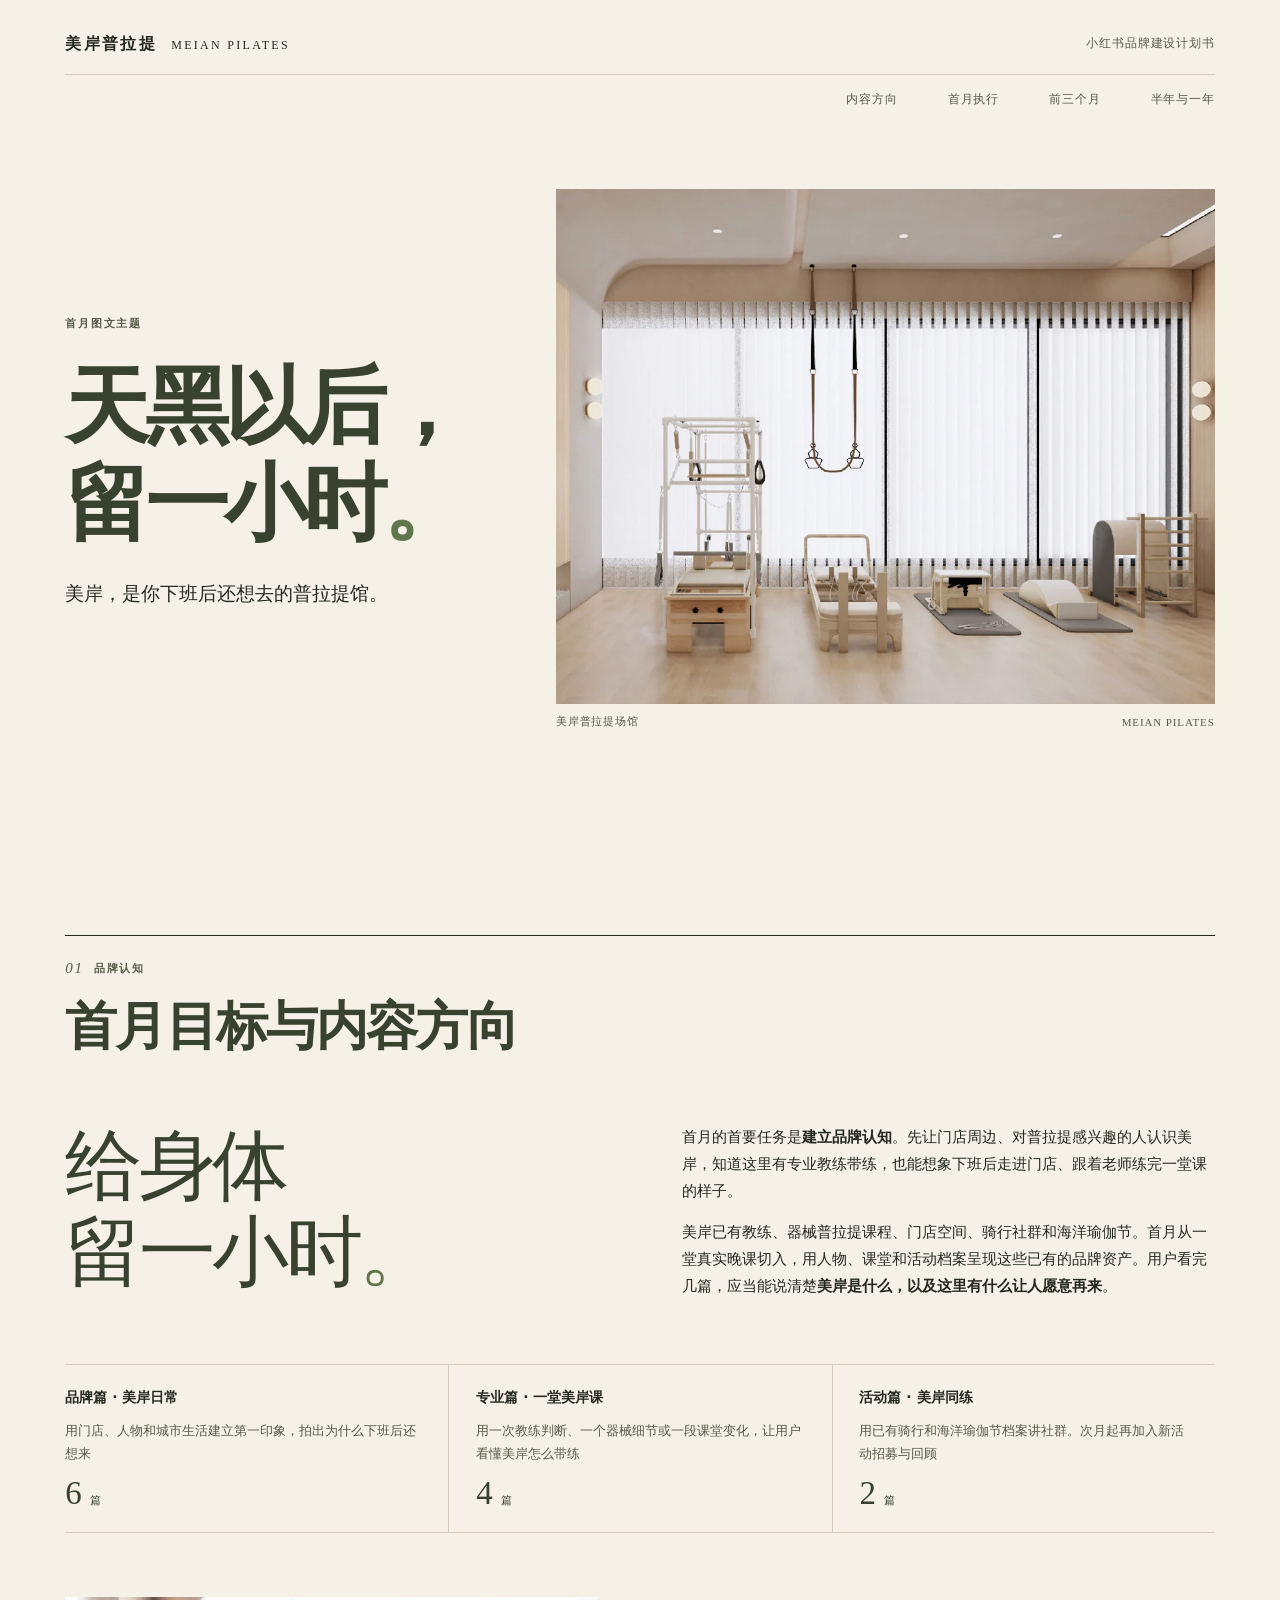
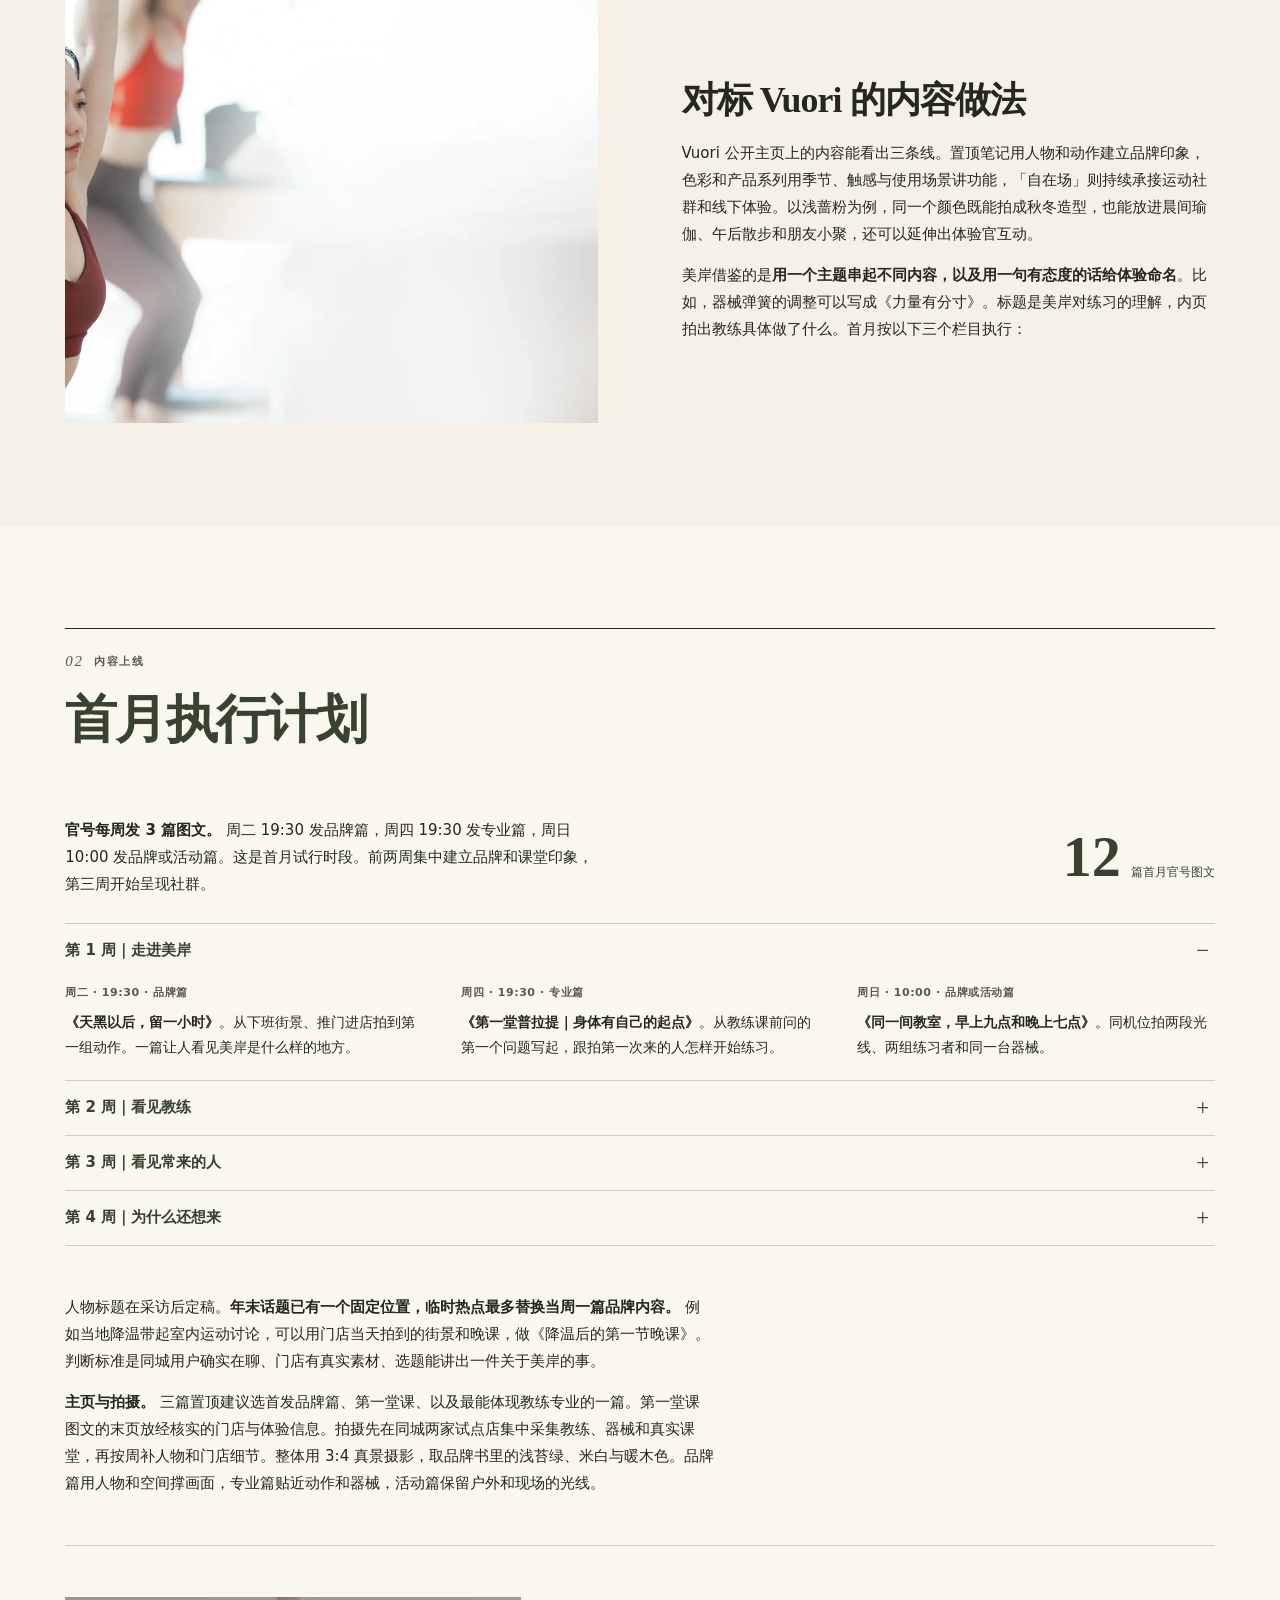
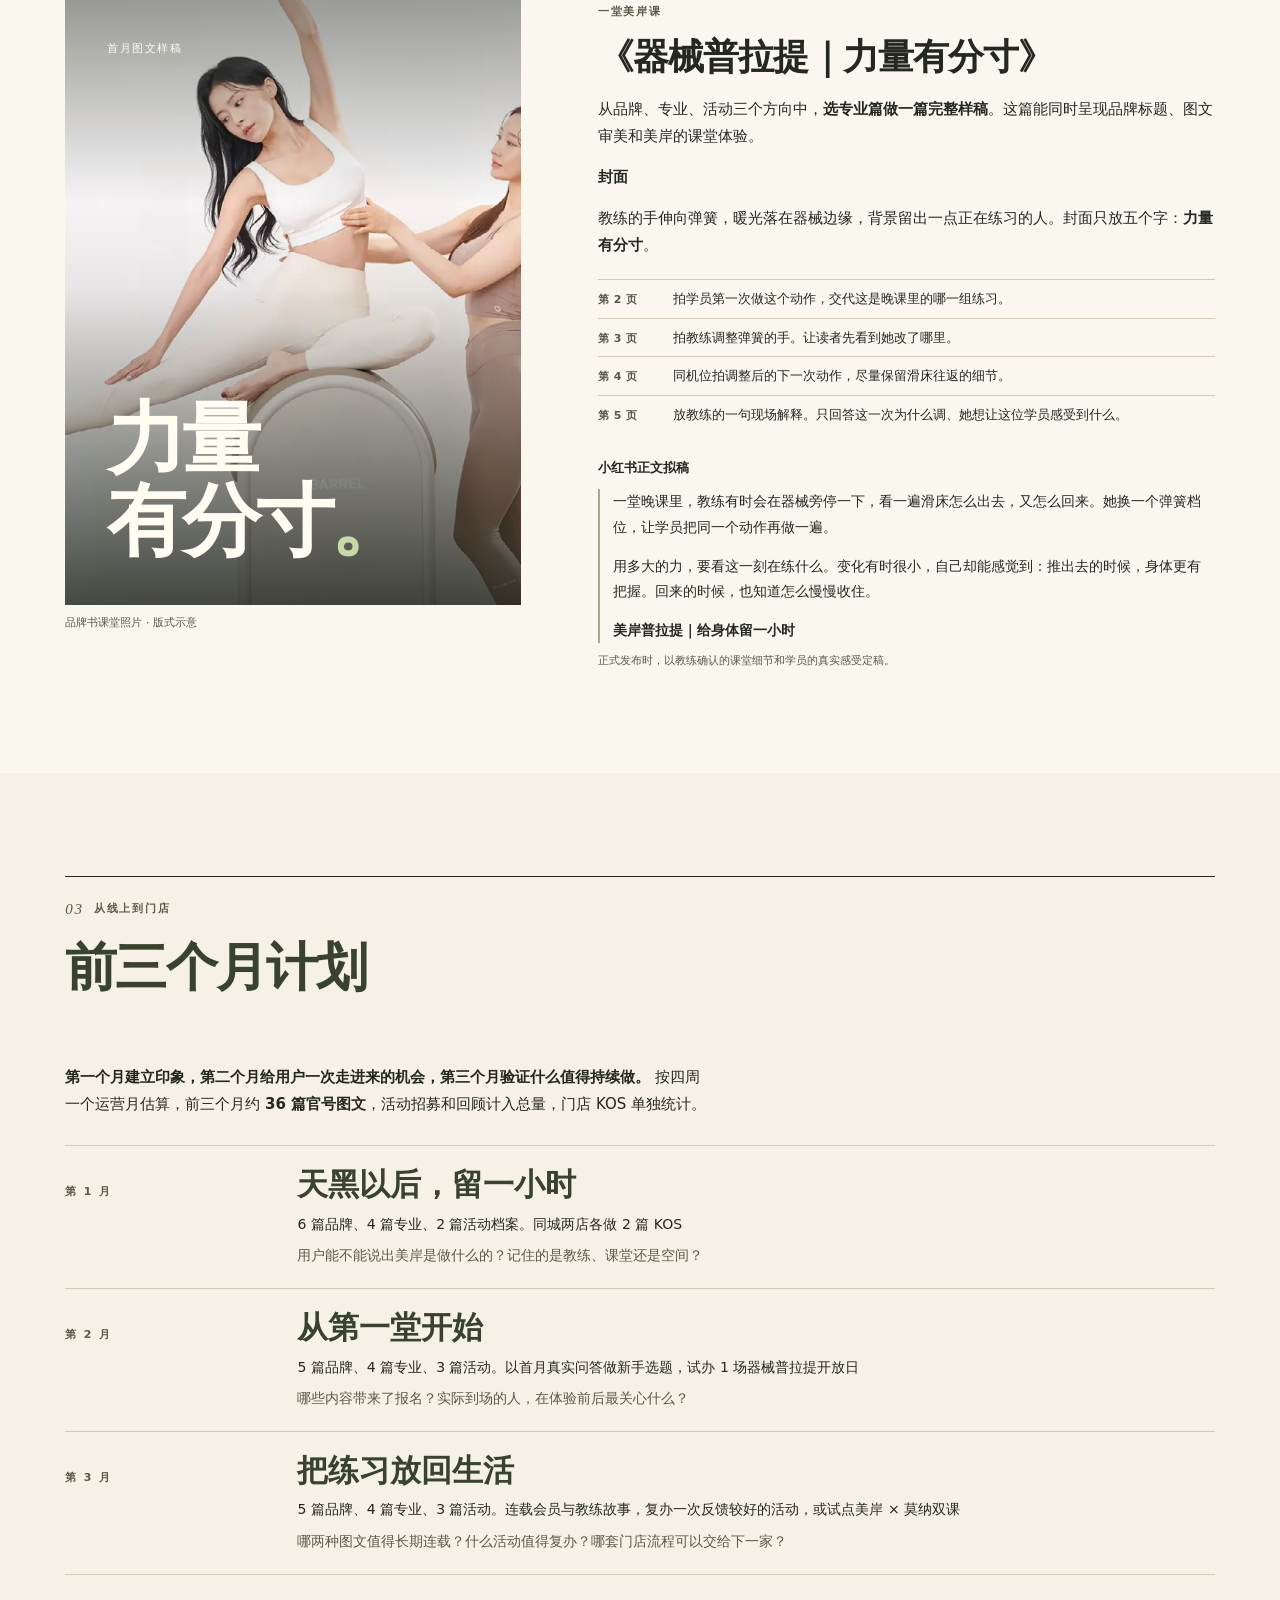
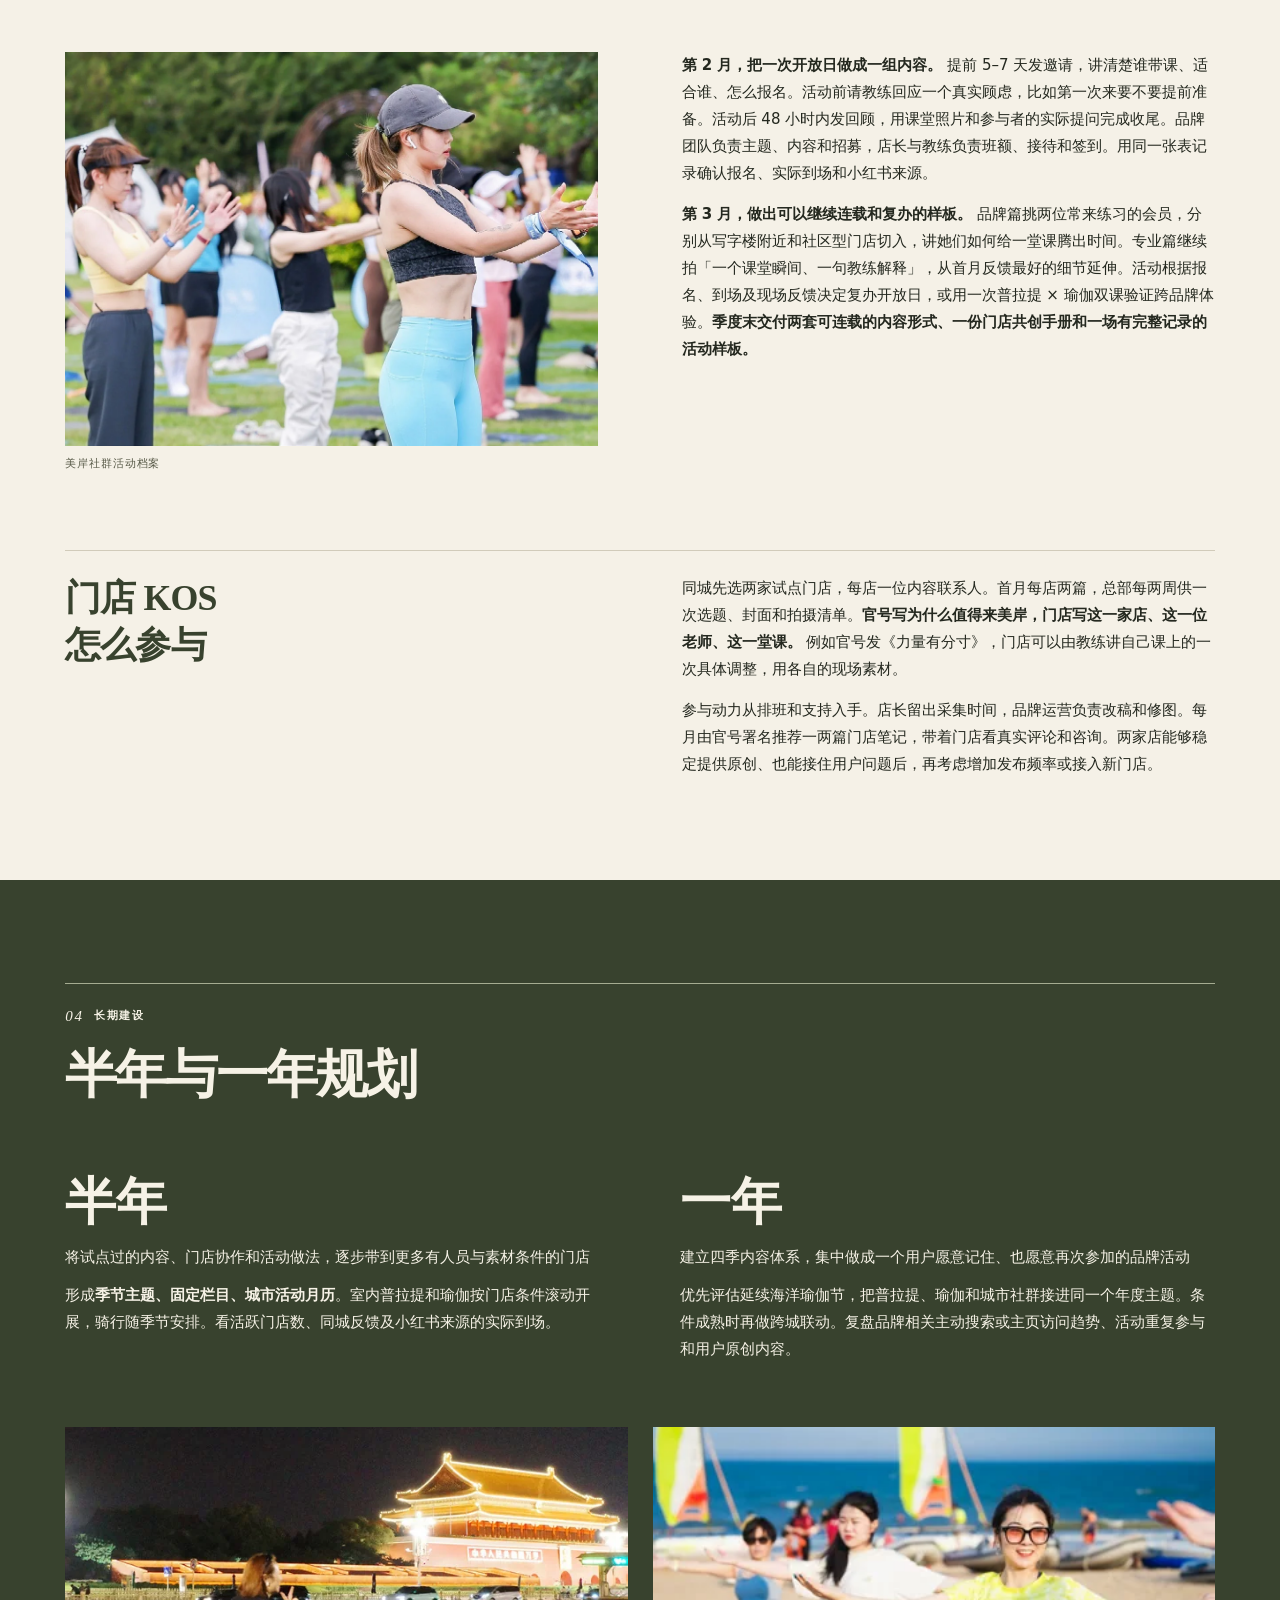
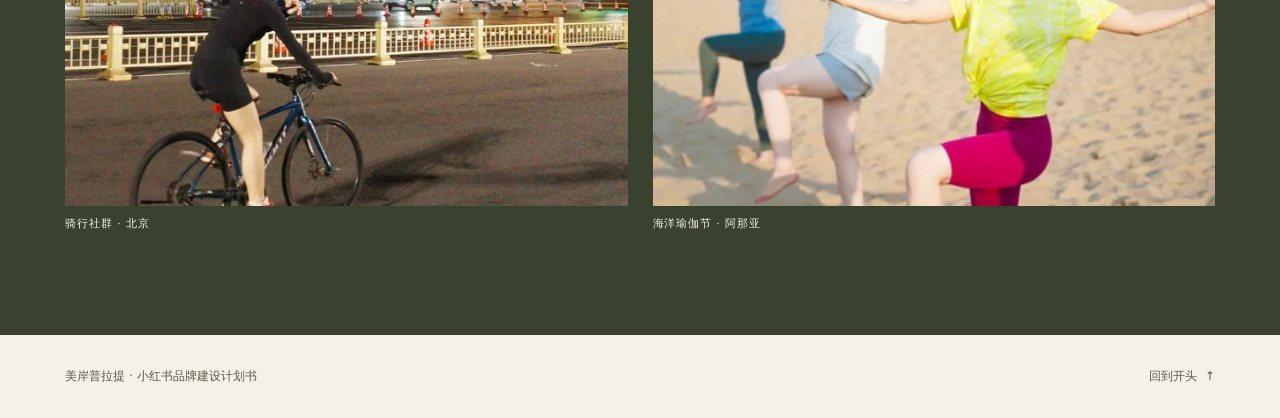
==== meian-plan/index.html @ 58f1b713 "Publish the Meian Pilates brand plan as a standalone page" ====
<!doctype html>
<html lang="zh-CN">
<head>
  <meta charset="utf-8">
  <meta name="viewport" content="width=device-width, initial-scale=1, viewport-fit=cover">
  <meta name="description" content="美岸普拉提小红书品牌建设计划书。首月内容方向、执行排期、季度计划与半年及一年规划。">
  <meta name="theme-color" content="#f5f1e7">
  <meta name="robots" content="noindex, nofollow">
  <meta property="og:title" content="美岸普拉提｜小红书品牌建设计划书">
  <meta property="og:description" content="天黑以后，留一小时。">
  <title>美岸普拉提｜小红书品牌建设计划书</title>
  <link rel="icon" href="data:image/svg+xml,%3Csvg xmlns='http://www.w3.org/2000/svg' viewBox='0 0 32 32'%3E%3Crect width='32' height='32' rx='8' fill='%23373f2d'/%3E%3Cpath d='M8 24V8l8 10 8-10v16' fill='none' stroke='%23f5f1e7' stroke-width='2'/%3E%3C/svg%3E">
  <link rel="stylesheet" href="styles.css">
</head>
<body id="top">
  <header class="site-header">
    <div class="masthead wrap"><a class="wordmark" href="#top"><b>美岸普拉提</b><span lang="en">MEIAN PILATES</span></a><span class="document-title">小红书品牌建设计划书</span></div>
    <nav class="navigation wrap" aria-label="计划书目录"><a href="#direction">内容方向</a><a href="#execution">首月执行</a><a href="#quarter">前三个月</a><a href="#horizon">半年与一年</a></nav>
  </header>
  <main>
    <section class="hero wrap" aria-labelledby="hero-title">
      <div class="hero-intro"><span class="folio">首月图文主题</span><h1 id="hero-title">天黑以后，<br>留一小时<span>。</span></h1><p>美岸，是你下班后还想去的普拉提馆。</p></div>
      <figure class="hero-photo"><img class="" src="assets/studio.webp" alt="美岸普拉提场馆内的暖木饰面、白纱与普拉提器械" fetchpriority="high" decoding="async"><figcaption>美岸普拉提场馆<span>MEIAN PILATES</span></figcaption></figure>
    </section>
    <section class="chapter wrap" aria-labelledby="direction">
      <header class="chapter-heading" id="direction"><div class="folio"><span>01</span><span>品牌认知</span></div><h2>首月目标与内容方向</h2></header>
      <div class="statement two-col"><p class="large-line">给身体<br>留一小时<span>。</span></p><div class="prose"><p>首月的首要任务是<strong>建立品牌认知</strong>。先让门店周边、对普拉提感兴趣的人认识美岸，知道这里有专业教练带练，也能想象下班后走进门店、跟着老师练完一堂课的样子。</p><p>美岸已有教练、器械普拉提课程、门店空间、骑行社群和海洋瑜伽节。首月从一堂真实晚课切入，用人物、课堂和活动档案呈现这些已有的品牌资产。用户看完几篇，应当能说清楚<strong>美岸是什么，以及这里有什么让人愿意再来</strong>。</p></div></div>
      <div class="roles"><article class="role"><h3><strong>品牌篇 · 美岸日常</strong></h3><p>用门店、人物和城市生活建立第一印象，拍出为什么下班后还想来</p><span class="count">6 <small>篇</small></span></article><article class="role"><h3><strong>专业篇 · 一堂美岸课</strong></h3><p>用一次教练判断、一个器械细节或一段课堂变化，让用户看懂美岸怎么带练</p><span class="count">4 <small>篇</small></span></article><article class="role"><h3><strong>活动篇 · 美岸同练</strong></h3><p>用已有骑行和海洋瑜伽节档案讲社群。次月起再加入新活动招募与回顾</p><span class="count">2 <small>篇</small></span></article></div>
      <div class="benchmark two-col"><div class="benchmark-image"><img class="" src="assets/class.webp" alt="品牌书中的美岸普拉提小班课" loading="lazy" decoding="async"></div><div class="prose"><h3>对标 Vuori 的内容做法</h3><p>Vuori 公开主页上的内容能看出三条线。置顶笔记用人物和动作建立品牌印象，色彩和产品系列用季节、触感与使用场景讲功能，「自在场」则持续承接运动社群和线下体验。以浅蔷粉为例，同一个颜色既能拍成秋冬造型，也能放进晨间瑜伽、午后散步和朋友小聚，还可以延伸出体验官互动。</p><p>美岸借鉴的是<strong>用一个主题串起不同内容，以及用一句有态度的话给体验命名</strong>。比如，器械弹簧的调整可以写成《力量有分寸》。标题是美岸对练习的理解，内页拍出教练具体做了什么。首月按以下三个栏目执行：</p></div></div>
    </section>
    <section class="chapter execution" aria-labelledby="execution">
      <div class="wrap">
        <header class="chapter-heading" id="execution"><div class="folio"><span>02</span><span>内容上线</span></div><h2>首月执行计划</h2></header>
        <div class="two-col execution-intro"><div class="prose"><p><strong>官号每周发 3 篇图文。</strong> 周二 19:30 发品牌篇，周四 19:30 发专业篇，周日 10:00 发品牌或活动篇。这是首月试行时段。前两周集中建立品牌和课堂印象，第三周开始呈现社群。</p></div><div class="stat"><strong>12</strong><span>篇首月官号图文</span></div></div>
        <div class="schedule" aria-label="首月四周排期"><details class="week" open><summary><strong>第 1 周｜走进美岸</strong></summary><ol><li><span class="slot">周二 · 19:30 · 品牌篇</span><p><strong>《天黑以后，留一小时》</strong>。从下班街景、推门进店拍到第一组动作。一篇让人看见美岸是什么样的地方。</p></li><li><span class="slot">周四 · 19:30 · 专业篇</span><p><strong>《第一堂普拉提｜身体有自己的起点》</strong>。从教练课前问的第一个问题写起，跟拍第一次来的人怎样开始练习。</p></li><li><span class="slot">周日 · 10:00 · 品牌或活动篇</span><p><strong>《同一间教室，早上九点和晚上七点》</strong>。同机位拍两段光线、两组练习者和同一台器械。</p></li></ol></details><details class="week"><summary><strong>第 2 周｜看见教练</strong></summary><ol><li><span class="slot">周二 · 19:30 · 品牌篇</span><p><strong>《做了教练以后，她还在跟谁学？》</strong>。请一位有真实互练或学习经历的教练出镜，拍她如何听反馈，再把所学带回课堂。</p></li><li><span class="slot">周四 · 19:30 · 专业篇</span><p><strong>《器械普拉提｜力量有分寸》</strong>。跟拍一次真实的弹簧调整，用教练的一句话说明为什么换档。</p></li><li><span class="slot">周日 · 10:00 · 品牌或活动篇</span><p><strong>《今年，哪一小时想留到明年？》</strong>。借年末盘点，记录会员或教练真实想留给自己的时刻，把同一个问题留给读者。</p></li></ol></details><details class="week"><summary><strong>第 3 周｜看见常来的人</strong></summary><ol><li><span class="slot">周二 · 19:30 · 品牌篇</span><p><strong>《周三晚上七点，她有自己的安排》</strong>。跟拍一位确实常来固定晚课的会员，从她的下班路线讲到为什么愿意空出这一晚。</p></li><li><span class="slot">周四 · 19:30 · 专业篇</span><p><strong>《美岸小班｜一起练，各有步调》</strong>。用同机位拍同一课堂里的两位学员，呈现教练给出的不同提示。</p></li><li><span class="slot">周日 · 10:00 · 品牌或活动篇</span><p><strong>《那次夜骑，我们在哪里停了车？》</strong>。从骑行档案里选一站，借参与者记得的一个细节讲清楚这群人怎样一起度过周末。</p></li></ol></details><details class="week"><summary><strong>第 4 周｜为什么还想来</strong></summary><ol><li><span class="slot">周二 · 19:30 · 品牌篇</span><p><strong>《下课以后，有人还想坐一会儿》</strong>。从课程结束开始拍。喝水、聊两句、翻下周课表，用真实的课后片刻回应首篇。</p></li><li><span class="slot">周四 · 19:30 · 专业篇</span><p><strong>《把动作做小一点》</strong>。拍教练在某个动作上给出提示、学员调整后再做一次，请教练解释这个当下的选择。</p></li><li><span class="slot">周日 · 10:00 · 品牌或活动篇</span><p><strong>《如果教室没有屋顶》</strong>。从阿那亚海洋瑜伽节的海边宽景翻到垫子、衣角和人的表情，让参与者的视角带出活动。</p></li></ol></details></div>
        <div class="production prose"><p>人物标题在采访后定稿。<strong>年末话题已有一个固定位置，临时热点最多替换当周一篇品牌内容。</strong> 例如当地降温带起室内运动讨论，可以用门店当天拍到的街景和晚课，做《降温后的第一节晚课》。判断标准是同城用户确实在聊、门店有真实素材、选题能讲出一件关于美岸的事。</p><p><strong>主页与拍摄。</strong> 三篇置顶建议选首发品牌篇、第一堂课、以及最能体现教练专业的一篇。第一堂课图文的末页放经核实的门店与体验信息。拍摄先在同城两家试点店集中采集教练、器械和真实课堂，再按周补人物和门店细节。整体用 3:4 真景摄影，取品牌书里的浅苔绿、米白与暖木色。品牌篇用人物和空间撑画面，专业篇贴近动作和器械，活动篇保留户外和现场的光线。</p></div>
        <article class="sample" aria-labelledby="sample-title">
          <div class="sample-cover"><div class="sample-mat"><img class="" src="assets/coaching.webp" alt="品牌书中一对一普拉提带练画面" loading="lazy" decoding="async"><div class="sample-cover-copy"><span>首月图文样稿</span><p>力量<br>有分寸<span>。</span></p></div></div><p class="photo-note">品牌书课堂照片 · 版式示意</p></div>
          <div class="sample-detail prose"><span class="folio">一堂美岸课</span><h3 id="sample-title">《器械普拉提｜力量有分寸》</h3><p>从品牌、专业、活动三个方向中，<strong>选专业篇做一篇完整样稿</strong>。这篇能同时呈现品牌标题、图文审美和美岸的课堂体验。</p><p><strong>封面</strong></p><p>教练的手伸向弹簧，暖光落在器械边缘，背景留出一点正在练习的人。封面只放五个字：<strong>力量有分寸</strong>。</p><ol class="storyboard"><li><span class="slot"><strong>第 2 页</strong></span><p>拍学员第一次做这个动作，交代这是晚课里的哪一组练习。</p></li><li><span class="slot"><strong>第 3 页</strong></span><p>拍教练调整弹簧的手。让读者先看到她改了哪里。</p></li><li><span class="slot"><strong>第 4 页</strong></span><p>同机位拍调整后的下一次动作，尽量保留滑床往返的细节。</p></li><li><span class="slot"><strong>第 5 页</strong></span><p>放教练的一句现场解释。只回答这一次为什么调、她想让这位学员感受到什么。</p></li></ol><h4>小红书正文拟稿</h4><blockquote><p>一堂晚课里，教练有时会在器械旁停一下，看一遍滑床怎么出去，又怎么回来。她换一个弹簧档位，让学员把同一个动作再做一遍。</p><p>用多大的力，要看这一刻在练什么。变化有时很小，自己却能感觉到：推出去的时候，身体更有把握。回来的时候，也知道怎么慢慢收住。</p><p><strong>美岸普拉提｜给身体留一小时</strong></p></blockquote><p class="photo-note">正式发布时，以教练确认的课堂细节和学员的真实感受定稿。</p></div>
        </article>
      </div>
    </section>
    <section class="chapter wrap" aria-labelledby="quarter">
      <header class="chapter-heading" id="quarter"><div class="folio"><span>03</span><span>从线上到门店</span></div><h2>前三个月计划</h2></header>
      <div class="quarter-intro prose"><p><strong>第一个月建立印象，第二个月给用户一次走进来的机会，第三个月验证什么值得持续做。</strong> 按四周一个运营月估算，前三个月约 <strong>36 篇官号图文</strong>，活动招募和回顾计入总量，门店 KOS 单独统计。</p></div>
      <div class="timeline"><article class="month"><span class="folio"><strong>第 1 月</strong></span><div><h3><strong>天黑以后，留一小时</strong></h3><p>6 篇品牌、4 篇专业、2 篇活动档案。同城两店各做 2 篇 KOS</p><p class="month-question">用户能不能说出美岸是做什么的？记住的是教练、课堂还是空间？</p></div></article><article class="month"><span class="folio"><strong>第 2 月</strong></span><div><h3><strong>从第一堂开始</strong></h3><p>5 篇品牌、4 篇专业、3 篇活动。以首月真实问答做新手选题，试办 1 场器械普拉提开放日</p><p class="month-question">哪些内容带来了报名？实际到场的人，在体验前后最关心什么？</p></div></article><article class="month"><span class="folio"><strong>第 3 月</strong></span><div><h3><strong>把练习放回生活</strong></h3><p>5 篇品牌、4 篇专业、3 篇活动。连载会员与教练故事，复办一次反馈较好的活动，或试点美岸 × 莫纳双课</p><p class="month-question">哪两种图文值得长期连载？什么活动值得复办？哪套门店流程可以交给下一家？</p></div></article></div>
      <div class="campaign two-col"><figure><img class="" src="assets/outdoor-class.webp" alt="美岸品牌书所载户外瑜伽活动中的集体练习" loading="lazy" decoding="async"><figcaption>美岸社群活动档案</figcaption></figure><div class="prose"><p><strong>第 2 月，把一次开放日做成一组内容。</strong> 提前 5–7 天发邀请，讲清楚谁带课、适合谁、怎么报名。活动前请教练回应一个真实顾虑，比如第一次来要不要提前准备。活动后 48 小时内发回顾，用课堂照片和参与者的实际提问完成收尾。品牌团队负责主题、内容和招募，店长与教练负责班额、接待和签到。用同一张表记录确认报名、实际到场和小红书来源。</p><p><strong>第 3 月，做出可以继续连载和复办的样板。</strong> 品牌篇挑两位常来练习的会员，分别从写字楼附近和社区型门店切入，讲她们如何给一堂课腾出时间。专业篇继续拍「一个课堂瞬间、一句教练解释」，从首月反馈最好的细节延伸。活动根据报名、到场及现场反馈决定复办开放日，或用一次普拉提 × 瑜伽双课验证跨品牌体验。<strong>季度末交付两套可连载的内容形式、一份门店共创手册和一场有完整记录的活动样板。</strong></p></div></div>
      <div class="kos two-col"><h3>门店 KOS<br>怎么参与</h3><div class="prose"><p>同城先选两家试点门店，每店一位内容联系人。首月每店两篇，总部每两周供一次选题、封面和拍摄清单。<strong>官号写为什么值得来美岸，门店写这一家店、这一位老师、这一堂课。</strong> 例如官号发《力量有分寸》，门店可以由教练讲自己课上的一次具体调整，用各自的现场素材。</p><p>参与动力从排班和支持入手。店长留出采集时间，品牌运营负责改稿和修图。每月由官号署名推荐一两篇门店笔记，带着门店看真实评论和咨询。两家店能够稳定提供原创、也能接住用户问题后，再考虑增加发布频率或接入新门店。</p></div></div>
    </section>
    <section class="chapter horizon" aria-labelledby="horizon">
      <div class="wrap">
        <header class="chapter-heading" id="horizon"><div class="folio"><span>04</span><span>长期建设</span></div><h2>半年与一年规划</h2></header>
        <div class="milestones"><article class="milestone"><h3><strong>半年</strong></h3><p>将试点过的内容、门店协作和活动做法，逐步带到更多有人员与素材条件的门店</p><p>形成<strong>季节主题、固定栏目、城市活动月历</strong>。室内普拉提和瑜伽按门店条件滚动开展，骑行随季节安排。看活跃门店数、同城反馈及小红书来源的实际到场。</p></article><article class="milestone"><h3><strong>一年</strong></h3><p>建立四季内容体系，集中做成一个用户愿意记住、也愿意再次参加的品牌活动</p><p>优先评估延续海洋瑜伽节，把普拉提、瑜伽和城市社群接进同一个年度主题。条件成熟时再做跨城联动。复盘品牌相关主动搜索或主页访问趋势、活动重复参与和用户原创内容。</p></article></div>
        <div class="archive"><figure><img class="" src="assets/night-ride.webp" alt="美岸骑行社群成员在北京夜间骑行" loading="lazy" decoding="async"><figcaption>骑行社群 · 北京</figcaption></figure><figure><img class="" src="assets/coast.webp" alt="美岸阿那亚海洋瑜伽节的现场练习者" loading="lazy" decoding="async"><figcaption>海洋瑜伽节 · 阿那亚</figcaption></figure></div>
      </div>
    </section>
  </main>
  <footer class="footer wrap"><span>美岸普拉提 · 小红书品牌建设计划书</span><a href="#top">回到开头 <span aria-hidden="true">↑</span></a></footer>
</body>
</html>
---- meian-plan/styles.css ----
:root {
  color-scheme: light;
  --paper: #f5f1e7;
  --light: #faf7ef;
  --ink: #24281f;
  --muted: #585a48;
  --olive: #38422e;
  --leaf: #62764e;
  --rule: #d1cbba;
  --serif: 'Noto Serif SC', 'Songti SC', 'Source Han Serif SC', SimSun, 'STSong', serif;
  --sans: 'PingFang SC', 'Noto Sans CJK SC', 'Microsoft YaHei', system-ui, sans-serif;
  --gutter: clamp(20px, 5.1vw, 76px);
}

* { box-sizing: border-box; }
html { scroll-behavior: smooth; }
body { margin: 0; background: var(--paper); color: var(--ink); font-family: var(--sans); font-size: 15px; line-height: 1.8; }
img { display: block; width: 100%; object-fit: cover; }
figure, h1, h2, h3, h4, p, blockquote { margin: 0; }
a { color: inherit; text-decoration: none; }
a:focus-visible, summary:focus-visible { outline: 2px solid var(--leaf); outline-offset: 5px; }
a:hover { text-decoration: underline; text-underline-offset: 5px; }
strong { font-weight: 650; }
.wrap { width: min(calc(100% - var(--gutter) * 2), 1340px); margin-inline: auto; }

.site-header { padding-top: 14px; }
.masthead { min-height: 61px; display: flex; align-items: center; justify-content: space-between; gap: 16px; border-bottom: 1px solid var(--rule); }
.wordmark { display: inline-flex; align-items: baseline; gap: 14px; }
.wordmark b { font-size: 16px; letter-spacing: .15em; }
.wordmark span { font: 12px Georgia, serif; letter-spacing: .19em; }
.document-title, .navigation { color: var(--muted); font-size: 12px; letter-spacing: .07em; }
.navigation { display: flex; justify-content: flex-end; gap: clamp(18px, 4vw, 50px); min-height: 50px; align-items: center; }
.navigation a { display: inline-flex; align-items: center; min-height: 44px; }

.hero { display: grid; grid-template-columns: .8fr 1.2fr; align-items: center; gap: clamp(24px, 4vw, 68px); padding-block: clamp(29px, 5vw, 82px) clamp(65px, 8vw, 130px); }
.hero h1 { color: var(--olive); font: 600 clamp(42px, 6.6vw, 102px) / 1.15 var(--serif); letter-spacing: -.055em; margin: 22px 0 24px; }
.hero h1 span, .large-line span { color: var(--leaf); }
.hero-intro p { font: 500 clamp(14px, 1.45vw, 20px) / 1.8 var(--sans); }
.hero-photo img { aspect-ratio: 1.28; object-position: 47% center; }
figcaption { color: var(--muted); font-size: 11px; letter-spacing: .08em; line-height: 1.5; margin-top: 10px; }
.hero-photo figcaption { display: flex; justify-content: space-between; }
.hero-photo figcaption span { font-family: Georgia, serif; }

.chapter { padding-block: clamp(64px, 8vw, 124px); }
.chapter-heading { border-top: 1px solid currentColor; padding-top: 19px; margin-bottom: clamp(34px, 5vw, 65px); scroll-margin-top: 20px; }
.folio { display: inline-flex; align-items: center; gap: 10px; color: var(--muted); font-size: 11px; font-weight: 600; letter-spacing: .16em; }
.chapter-heading .folio span:first-child { font: italic 15px Georgia, serif; }
.chapter-heading h2 { color: var(--olive); font: 600 clamp(28px, 4.1vw, 54px) / 1.25 var(--serif); letter-spacing: -.035em; margin-top: 12px; }
.two-col { display: grid; grid-template-columns: 1fr 1fr; gap: clamp(26px, 6.5vw, 110px); }
.prose { max-width: 68ch; }
.prose p + p { margin-top: 14px; }
.large-line { color: var(--olive); font: 500 clamp(40px, 6vw, 82px) / 1.12 var(--serif); letter-spacing: -.045em; }
.roles { display: grid; grid-template-columns: repeat(3, minmax(0, 1fr)); gap: 0; margin-block: clamp(34px, 5vw, 70px); border-block: 1px solid var(--rule); }
.role { min-width: 0; padding: 20px clamp(12px, 2.1vw, 28px); display: grid; grid-template-rows: auto 1fr auto; gap: 9px; }
.role:first-child { padding-inline-start: 0; }
.role + .role { border-inline-start: 1px solid var(--rule); }
.role h3 { font-size: 14px; }
.role p { color: var(--muted); font-size: 13px; }
.count { color: var(--olive); font: 33px Georgia, serif; }
.count small { font: 11px var(--sans); }
.benchmark { align-items: center; }
.benchmark-image img { aspect-ratio: 1.25; object-position: 47% 43%; }
.benchmark h3, .sample-detail h3, .kos h3 { font: 600 clamp(22px, 2.8vw, 38px) / 1.32 var(--serif); letter-spacing: -.025em; margin-bottom: 15px; }

.execution { background: var(--light); }
.execution-intro { align-items: center; margin-bottom: 25px; }
.stat { justify-self: end; display: flex; align-items: baseline; gap: 10px; color: var(--olive); }
.stat strong { font: 600 58px /.94 Georgia, serif; }
.stat span { font-size: 12px; }
.schedule { border-block: 1px solid var(--rule); }
.week + .week { border-top: 1px solid var(--rule); }
.week summary { cursor: pointer; list-style: none; min-height: 54px; display: flex; align-items: center; justify-content: space-between; gap: 12px; color: var(--olive); }
.week summary::-webkit-details-marker { display: none; }
.week summary::after { content: '+'; flex: 0 0 24px; text-align: center; font: 23px Georgia, serif; }
.week[open] summary::after { content: '−'; }
.week ol, .storyboard { margin: 0; padding: 0; list-style: none; }
.week ol { display: grid; grid-template-columns: repeat(3, minmax(0, 1fr)); gap: clamp(12px, 3vw, 42px); padding-bottom: 20px; }
.week ol p { font-size: 14px; margin-top: 5px; }
.slot { color: var(--muted); font-size: 11px; font-weight: 650; letter-spacing: .05em; }
.production { margin-block: clamp(25px, 4vw, 48px); }
.sample { display: grid; grid-template-columns: .85fr 1.15fr; gap: clamp(25px, 6vw, 88px); padding-top: clamp(31px, 4vw, 58px); border-top: 1px solid var(--rule); align-items: start; }
.sample-mat { isolation: isolate; position: relative; aspect-ratio: 3/4; background: var(--olive); color: #fffcf1; overflow: hidden; }
.sample-mat img { position: absolute; height: 100%; inset: 0; z-index: -2; object-position: 52% 45%; }
.sample-mat::before { content: ''; position: absolute; inset: 0; z-index: -1; background: linear-gradient(180deg, rgba(21,27,17,.42), transparent 34%, rgba(22,29,19,.06) 48%, rgba(17,24,15,.77)); }
.sample-cover-copy { height: 100%; padding: clamp(18px, 3.5vw, 42px); display: flex; flex-direction: column; justify-content: space-between; }
.sample-cover-copy > span { font-size: 11px; letter-spacing: .14em; }
.sample-cover-copy p { font: 600 clamp(44px, 6.2vw, 90px) / 1.03 var(--serif); letter-spacing: -.06em; }
.sample-cover-copy p span { color: #c7d8aa; }
.photo-note { color: var(--muted); font-size: 11px; margin-top: 8px; }
.sample-detail h3 { margin-top: 10px; }
.storyboard { margin-block: 20px 23px; }
.storyboard li { display: grid; grid-template-columns: 67px 1fr; align-items: baseline; gap: 8px; border-top: 1px solid var(--rule); padding-block: 7px; }
.storyboard p { font-size: 13px; }
.sample-detail h4 { font-size: 13px; }
.sample-detail blockquote { padding-inline-start: 13px; border-left: 2px solid #a3ac8d; margin-top: 10px; font-size: 14px; }

.quarter-intro { margin-bottom: 27px; }
.timeline { border-top: 1px solid var(--rule); margin-bottom: clamp(35px, 6vw, 80px); }
.month { display: grid; grid-template-columns: minmax(76px, .24fr) 1fr; gap: 12px; align-items: baseline; border-bottom: 1px solid var(--rule); padding-block: 20px; }
.month h3 { color: var(--olive); font: 600 clamp(21px, 2.4vw, 33px) / 1.25 var(--serif); margin-bottom: 7px; }
.month p { font-size: 14px; }
.month .month-question { color: var(--muted); margin-top: 6px; }
.campaign { align-items: start; }
.campaign img { aspect-ratio: 1.35; object-position: 52% center; }
.kos { margin-top: clamp(32px, 6vw, 80px); border-top: 1px solid var(--rule); padding-top: 24px; }
.kos h3 { color: var(--olive); margin: 0; }

.horizon { background: var(--olive); color: #f6f2e6; }
.horizon .chapter-heading { border-color: #a5ac91; }
.horizon .chapter-heading h2, .horizon .folio, .horizon figcaption { color: #f6f2e6; }
.milestones { display: grid; grid-template-columns: 1fr 1fr; gap: clamp(29px, 6.2vw, 100px); margin-bottom: clamp(31px, 5vw, 65px); }
.milestone h3 { font: 500 clamp(32px, 4vw, 60px) / 1.22 var(--serif); margin-bottom: 10px; }
.milestone p + p { margin-top: 11px; }
.archive { display: grid; grid-template-columns: 1fr 1fr; gap: clamp(10px, 2vw, 25px); }
.archive img { aspect-ratio: 1.48; }
.footer { display: flex; min-height: 83px; justify-content: space-between; align-items: center; gap: 12px; color: var(--muted); font-size: 12px; }
.footer a { flex-shrink: 0; display: inline-flex; align-items: center; gap: 8px; min-height: 44px; }

@media (max-width: 760px) {
  .site-header { padding-top: 4px; }
  .masthead { min-height: 57px; }
  .wordmark { gap: 6px; }
  .wordmark span { display: none; }
  .document-title { font-size: 11px; text-align: right; }
  .navigation { justify-content: space-between; gap: 6px; }
  .hero { grid-template-columns: 1fr; gap: 24px; align-items: start; }
  .hero h1 { font-size: clamp(47px, 11vw, 75px); margin-block: 12px 14px; }
  .hero-photo img { aspect-ratio: 1.37; }
  .two-col, .sample { grid-template-columns: 1fr; }
  .roles { grid-template-columns: 1fr; }
  .role { padding: 11px 0; grid-template-columns: 1fr auto; grid-template-rows: auto auto; gap: 2px 14px; align-items: baseline; }
  .role + .role { border-inline-start: 0; border-top: 1px solid var(--rule); }
  .role h3 { grid-column: 1; }
  .role p { grid-column: 1; grid-row: 2; }
  .count { grid-column: 2; grid-row: 1 / span 2; }
  .benchmark-image img { aspect-ratio: 1.45; }
  .execution-intro { gap: 13px; }
  .stat { justify-self: start; }
  .stat strong { font-size: 44px; }
  .week ol { grid-template-columns: 1fr; gap: 12px; }
  .sample-cover { width: min(100%, 435px); }
  .sample-cover-copy p { font-size: clamp(47px, 12vw, 76px); }
  .kos br { display: none; }
  .milestones { grid-template-columns: 1fr; }
  .archive img { aspect-ratio: 1.05; }
  .footer { min-height: 62px; font-size: 10px; }
}

@media (prefers-reduced-motion: reduce) { html { scroll-behavior: auto; } }
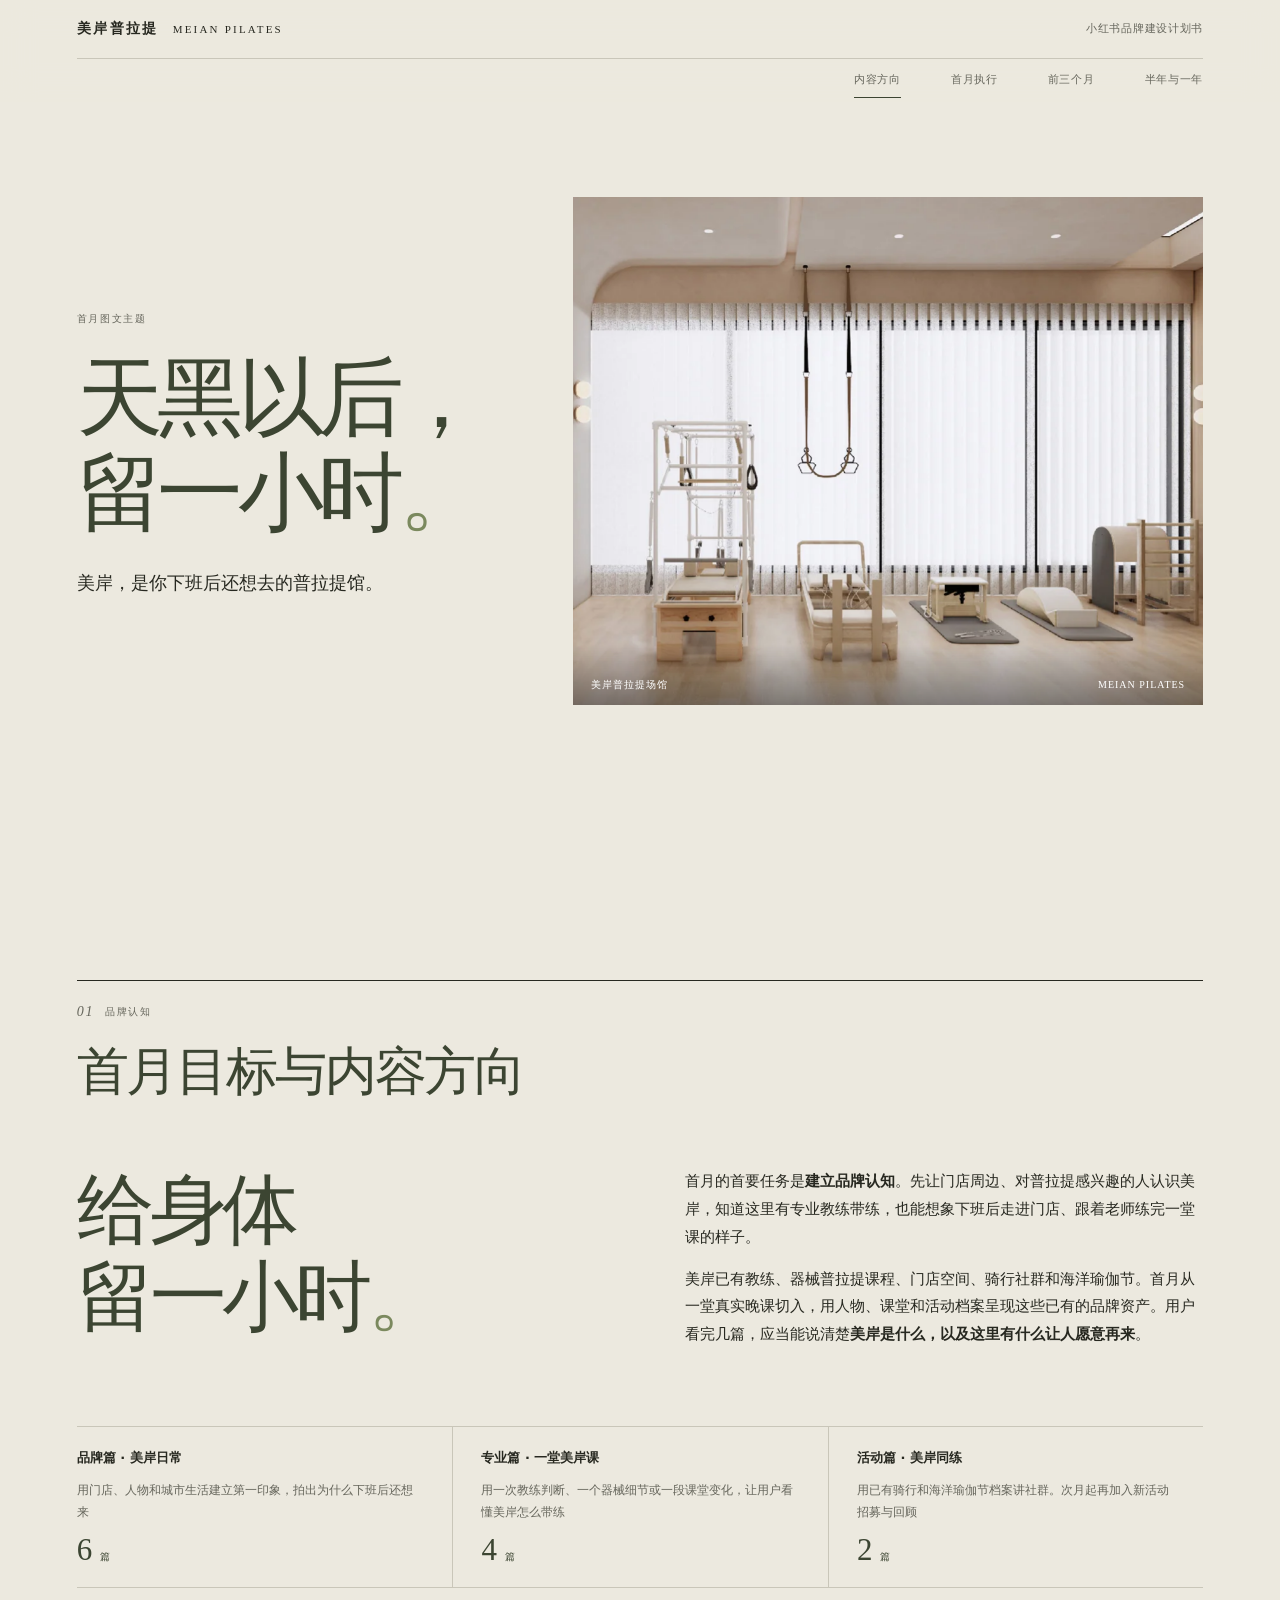
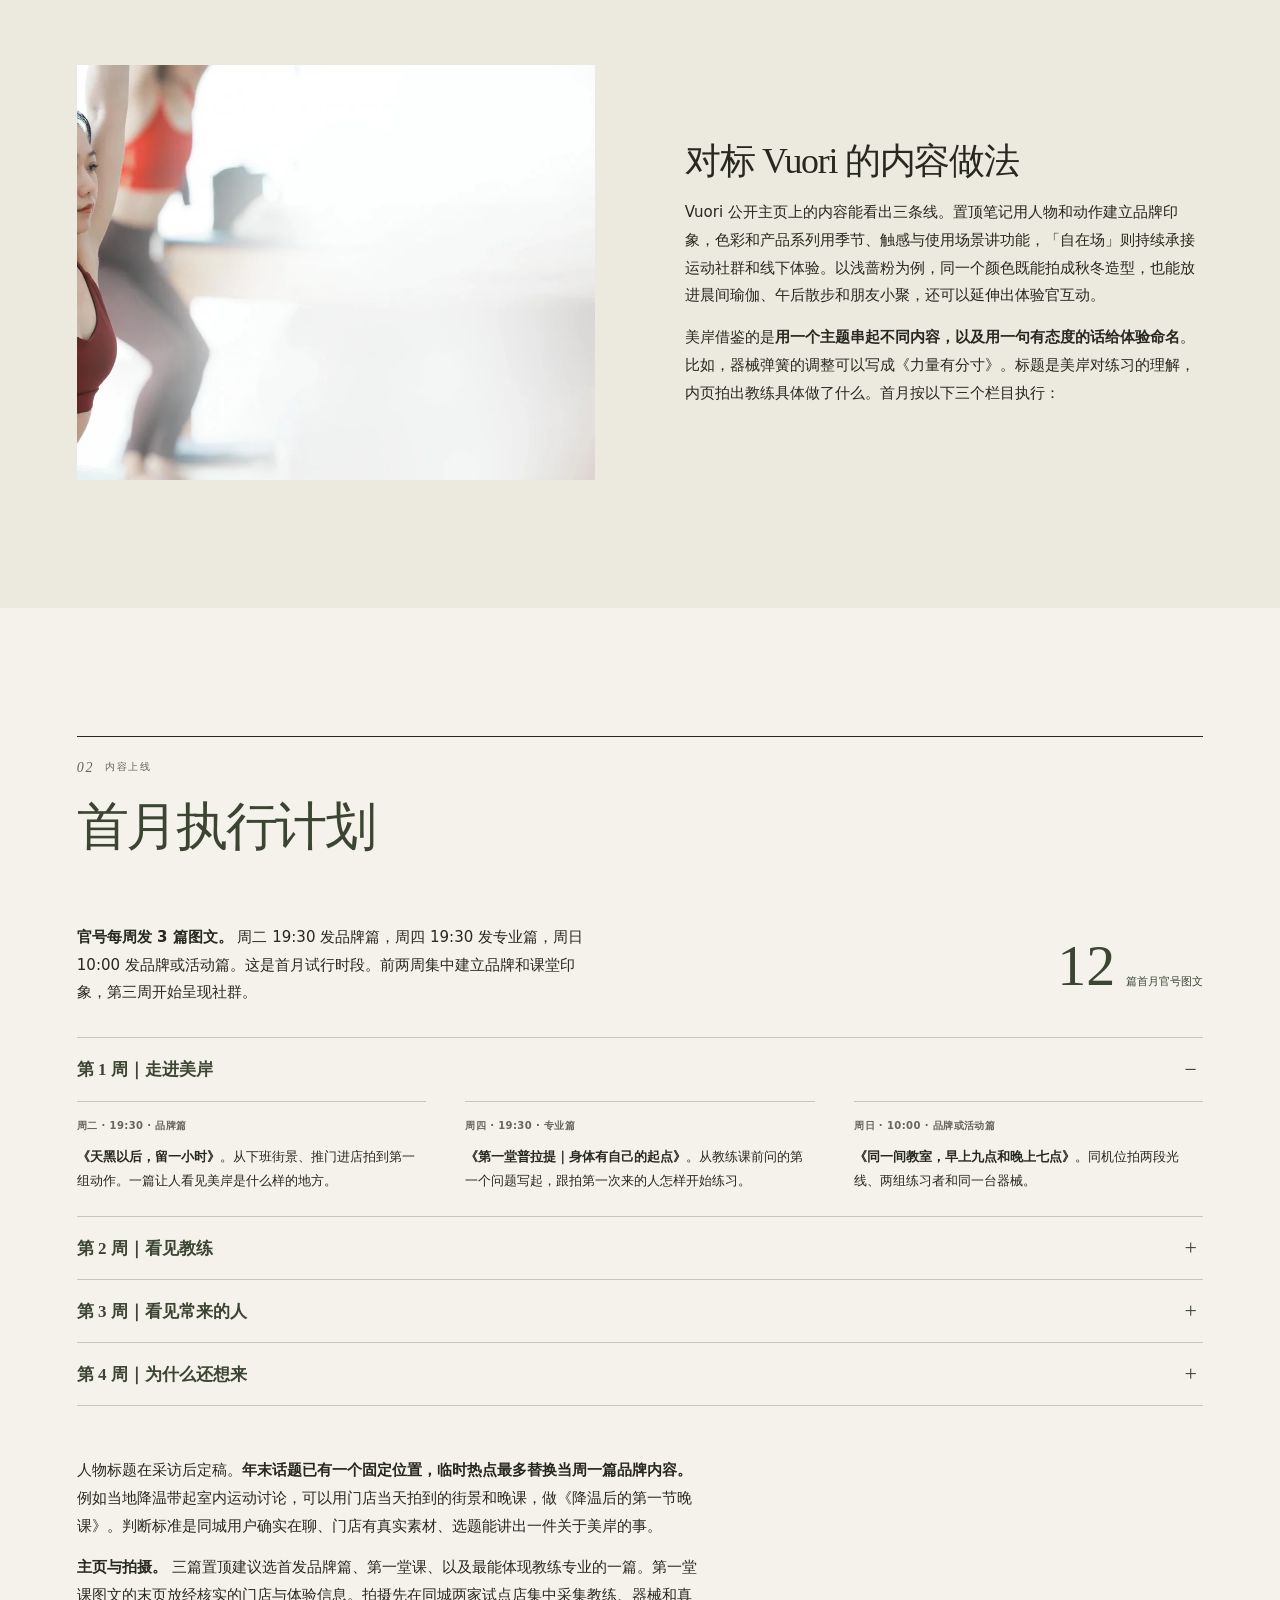
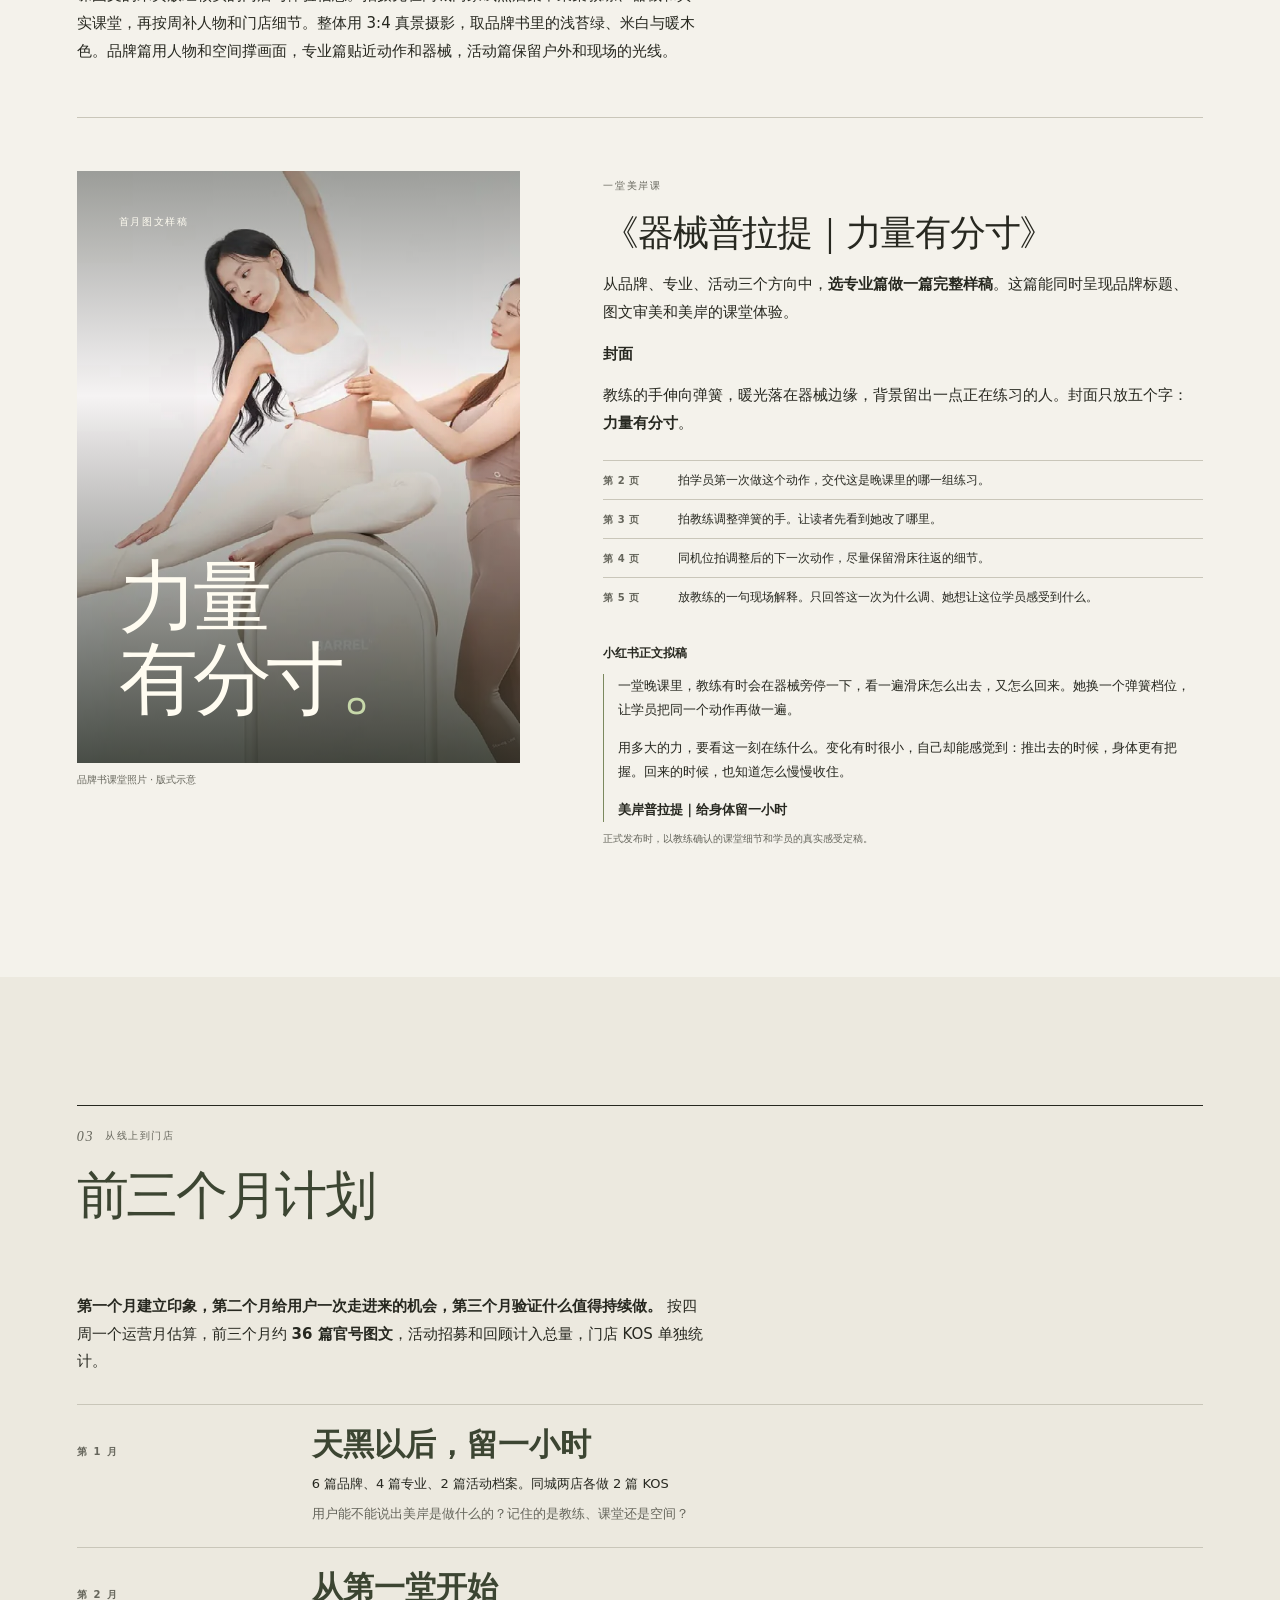
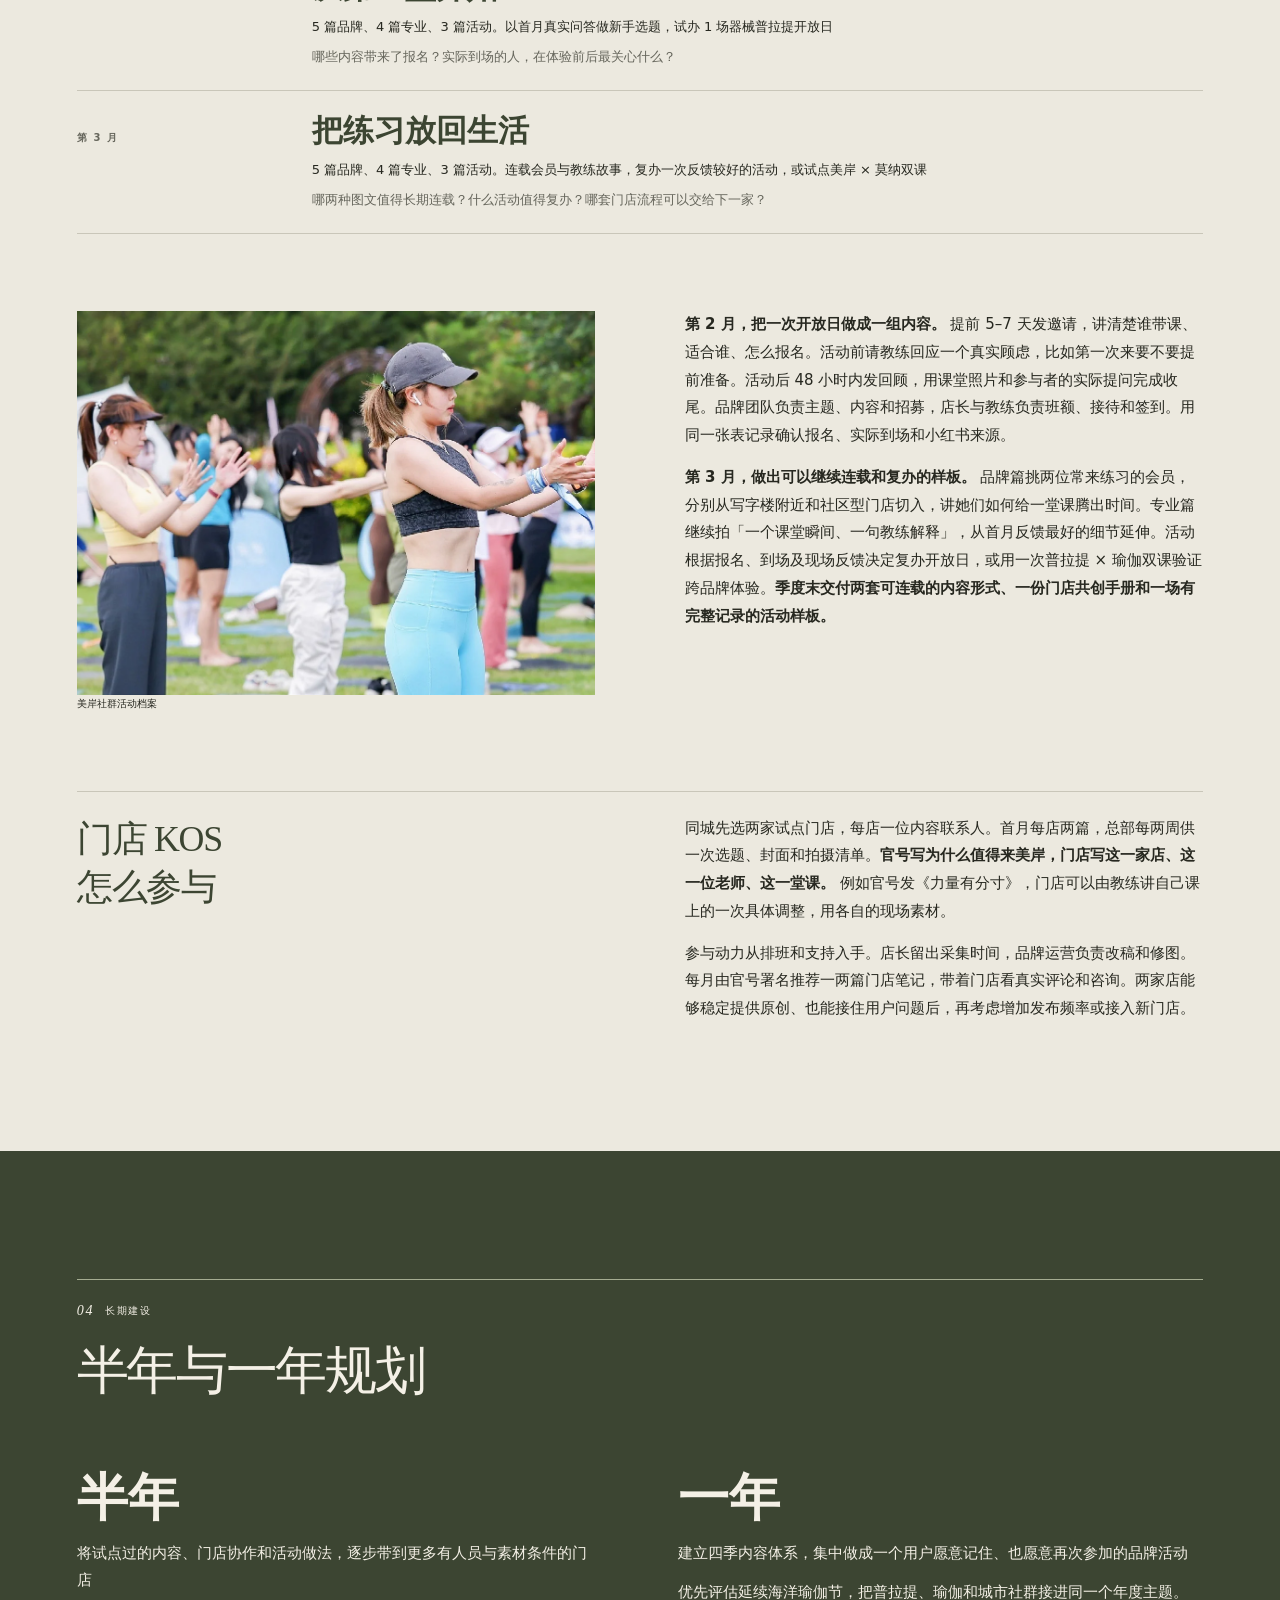
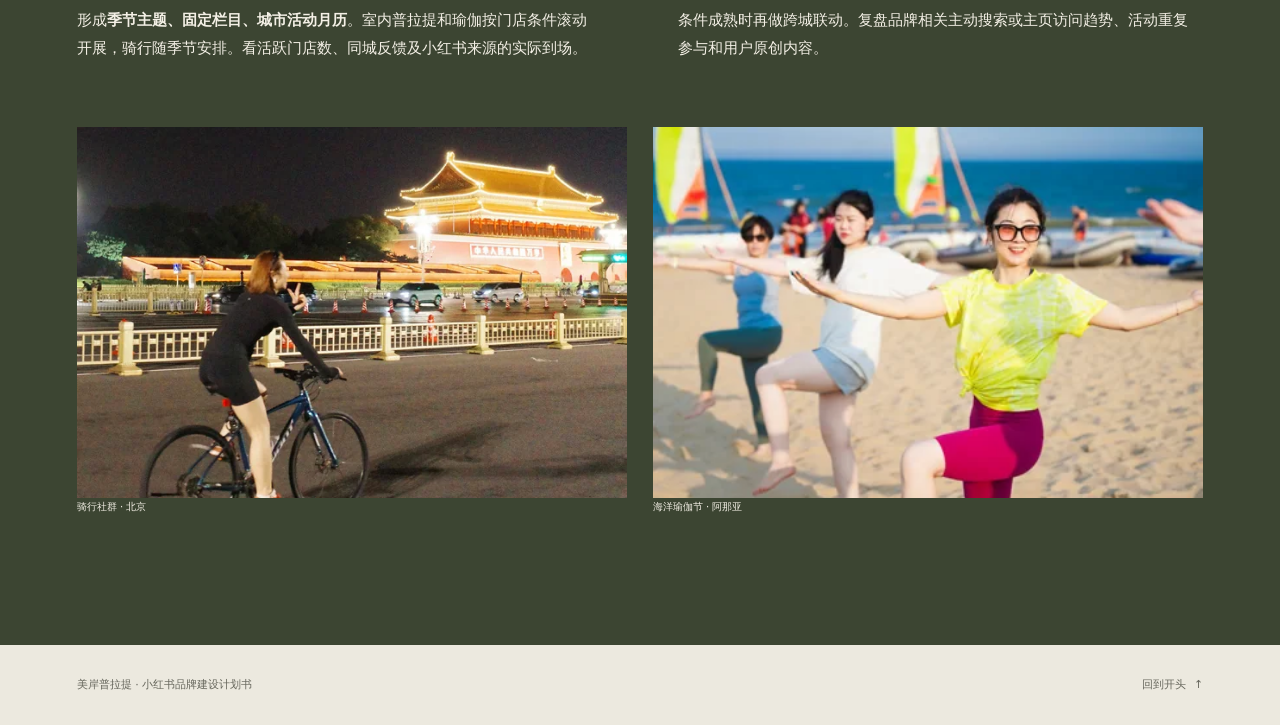
==== commit b5661b81: "Refine Meian brand plan interactions and visual design" ====
--- a/meian-plan/index.html
+++ b/meian-plan/index.html
@@ -11,24 +11,26 @@
   <title>美岸普拉提｜小红书品牌建设计划书</title>
   <link rel="icon" href="data:image/svg+xml,%3Csvg xmlns='http://www.w3.org/2000/svg' viewBox='0 0 32 32'%3E%3Crect width='32' height='32' rx='8' fill='%23373f2d'/%3E%3Cpath d='M8 24V8l8 10 8-10v16' fill='none' stroke='%23f5f1e7' stroke-width='2'/%3E%3C/svg%3E">
   <link rel="stylesheet" href="styles.css">
+  <script src="interactions.js" defer></script>
 </head>
 <body id="top">
   <header class="site-header">
     <div class="masthead wrap"><a class="wordmark" href="#top"><b>美岸普拉提</b><span lang="en">MEIAN PILATES</span></a><span class="document-title">小红书品牌建设计划书</span></div>
-    <nav class="navigation wrap" aria-label="计划书目录"><a href="#direction">内容方向</a><a href="#execution">首月执行</a><a href="#quarter">前三个月</a><a href="#horizon">半年与一年</a></nav>
+    <nav class="navigation wrap" aria-label="计划书目录"><a href="#direction" aria-current="location">内容方向</a><a href="#execution">首月执行</a><a href="#quarter">前三个月</a><a href="#horizon">半年与一年</a></nav>
+    <div class="reading-progress" aria-hidden="true"><span></span></div>
   </header>
   <main>
-    <section class="hero wrap" aria-labelledby="hero-title">
+    <section class="hero wrap reveal" aria-labelledby="hero-title">
       <div class="hero-intro"><span class="folio">首月图文主题</span><h1 id="hero-title">天黑以后，<br>留一小时<span>。</span></h1><p>美岸，是你下班后还想去的普拉提馆。</p></div>
       <figure class="hero-photo"><img class="" src="assets/studio.webp" alt="美岸普拉提场馆内的暖木饰面、白纱与普拉提器械" fetchpriority="high" decoding="async"><figcaption>美岸普拉提场馆<span>MEIAN PILATES</span></figcaption></figure>
     </section>
-    <section class="chapter wrap" aria-labelledby="direction">
+    <section class="chapter wrap reveal" aria-labelledby="direction">
       <header class="chapter-heading" id="direction"><div class="folio"><span>01</span><span>品牌认知</span></div><h2>首月目标与内容方向</h2></header>
       <div class="statement two-col"><p class="large-line">给身体<br>留一小时<span>。</span></p><div class="prose"><p>首月的首要任务是<strong>建立品牌认知</strong>。先让门店周边、对普拉提感兴趣的人认识美岸，知道这里有专业教练带练，也能想象下班后走进门店、跟着老师练完一堂课的样子。</p><p>美岸已有教练、器械普拉提课程、门店空间、骑行社群和海洋瑜伽节。首月从一堂真实晚课切入，用人物、课堂和活动档案呈现这些已有的品牌资产。用户看完几篇，应当能说清楚<strong>美岸是什么，以及这里有什么让人愿意再来</strong>。</p></div></div>
       <div class="roles"><article class="role"><h3><strong>品牌篇 · 美岸日常</strong></h3><p>用门店、人物和城市生活建立第一印象，拍出为什么下班后还想来</p><span class="count">6 <small>篇</small></span></article><article class="role"><h3><strong>专业篇 · 一堂美岸课</strong></h3><p>用一次教练判断、一个器械细节或一段课堂变化，让用户看懂美岸怎么带练</p><span class="count">4 <small>篇</small></span></article><article class="role"><h3><strong>活动篇 · 美岸同练</strong></h3><p>用已有骑行和海洋瑜伽节档案讲社群。次月起再加入新活动招募与回顾</p><span class="count">2 <small>篇</small></span></article></div>
       <div class="benchmark two-col"><div class="benchmark-image"><img class="" src="assets/class.webp" alt="品牌书中的美岸普拉提小班课" loading="lazy" decoding="async"></div><div class="prose"><h3>对标 Vuori 的内容做法</h3><p>Vuori 公开主页上的内容能看出三条线。置顶笔记用人物和动作建立品牌印象，色彩和产品系列用季节、触感与使用场景讲功能，「自在场」则持续承接运动社群和线下体验。以浅蔷粉为例，同一个颜色既能拍成秋冬造型，也能放进晨间瑜伽、午后散步和朋友小聚，还可以延伸出体验官互动。</p><p>美岸借鉴的是<strong>用一个主题串起不同内容，以及用一句有态度的话给体验命名</strong>。比如，器械弹簧的调整可以写成《力量有分寸》。标题是美岸对练习的理解，内页拍出教练具体做了什么。首月按以下三个栏目执行：</p></div></div>
     </section>
-    <section class="chapter execution" aria-labelledby="execution">
+    <section class="chapter execution reveal" aria-labelledby="execution">
       <div class="wrap">
         <header class="chapter-heading" id="execution"><div class="folio"><span>02</span><span>内容上线</span></div><h2>首月执行计划</h2></header>
         <div class="two-col execution-intro"><div class="prose"><p><strong>官号每周发 3 篇图文。</strong> 周二 19:30 发品牌篇，周四 19:30 发专业篇，周日 10:00 发品牌或活动篇。这是首月试行时段。前两周集中建立品牌和课堂印象，第三周开始呈现社群。</p></div><div class="stat"><strong>12</strong><span>篇首月官号图文</span></div></div>
@@ -40,14 +42,14 @@
         </article>
       </div>
     </section>
-    <section class="chapter wrap" aria-labelledby="quarter">
+    <section class="chapter wrap reveal" aria-labelledby="quarter">
       <header class="chapter-heading" id="quarter"><div class="folio"><span>03</span><span>从线上到门店</span></div><h2>前三个月计划</h2></header>
       <div class="quarter-intro prose"><p><strong>第一个月建立印象，第二个月给用户一次走进来的机会，第三个月验证什么值得持续做。</strong> 按四周一个运营月估算，前三个月约 <strong>36 篇官号图文</strong>，活动招募和回顾计入总量，门店 KOS 单独统计。</p></div>
       <div class="timeline"><article class="month"><span class="folio"><strong>第 1 月</strong></span><div><h3><strong>天黑以后，留一小时</strong></h3><p>6 篇品牌、4 篇专业、2 篇活动档案。同城两店各做 2 篇 KOS</p><p class="month-question">用户能不能说出美岸是做什么的？记住的是教练、课堂还是空间？</p></div></article><article class="month"><span class="folio"><strong>第 2 月</strong></span><div><h3><strong>从第一堂开始</strong></h3><p>5 篇品牌、4 篇专业、3 篇活动。以首月真实问答做新手选题，试办 1 场器械普拉提开放日</p><p class="month-question">哪些内容带来了报名？实际到场的人，在体验前后最关心什么？</p></div></article><article class="month"><span class="folio"><strong>第 3 月</strong></span><div><h3><strong>把练习放回生活</strong></h3><p>5 篇品牌、4 篇专业、3 篇活动。连载会员与教练故事，复办一次反馈较好的活动，或试点美岸 × 莫纳双课</p><p class="month-question">哪两种图文值得长期连载？什么活动值得复办？哪套门店流程可以交给下一家？</p></div></article></div>
       <div class="campaign two-col"><figure><img class="" src="assets/outdoor-class.webp" alt="美岸品牌书所载户外瑜伽活动中的集体练习" loading="lazy" decoding="async"><figcaption>美岸社群活动档案</figcaption></figure><div class="prose"><p><strong>第 2 月，把一次开放日做成一组内容。</strong> 提前 5–7 天发邀请，讲清楚谁带课、适合谁、怎么报名。活动前请教练回应一个真实顾虑，比如第一次来要不要提前准备。活动后 48 小时内发回顾，用课堂照片和参与者的实际提问完成收尾。品牌团队负责主题、内容和招募，店长与教练负责班额、接待和签到。用同一张表记录确认报名、实际到场和小红书来源。</p><p><strong>第 3 月，做出可以继续连载和复办的样板。</strong> 品牌篇挑两位常来练习的会员，分别从写字楼附近和社区型门店切入，讲她们如何给一堂课腾出时间。专业篇继续拍「一个课堂瞬间、一句教练解释」，从首月反馈最好的细节延伸。活动根据报名、到场及现场反馈决定复办开放日，或用一次普拉提 × 瑜伽双课验证跨品牌体验。<strong>季度末交付两套可连载的内容形式、一份门店共创手册和一场有完整记录的活动样板。</strong></p></div></div>
       <div class="kos two-col"><h3>门店 KOS<br>怎么参与</h3><div class="prose"><p>同城先选两家试点门店，每店一位内容联系人。首月每店两篇，总部每两周供一次选题、封面和拍摄清单。<strong>官号写为什么值得来美岸，门店写这一家店、这一位老师、这一堂课。</strong> 例如官号发《力量有分寸》，门店可以由教练讲自己课上的一次具体调整，用各自的现场素材。</p><p>参与动力从排班和支持入手。店长留出采集时间，品牌运营负责改稿和修图。每月由官号署名推荐一两篇门店笔记，带着门店看真实评论和咨询。两家店能够稳定提供原创、也能接住用户问题后，再考虑增加发布频率或接入新门店。</p></div></div>
     </section>
-    <section class="chapter horizon" aria-labelledby="horizon">
+    <section class="chapter horizon reveal" aria-labelledby="horizon">
       <div class="wrap">
         <header class="chapter-heading" id="horizon"><div class="folio"><span>04</span><span>长期建设</span></div><h2>半年与一年规划</h2></header>
         <div class="milestones"><article class="milestone"><h3><strong>半年</strong></h3><p>将试点过的内容、门店协作和活动做法，逐步带到更多有人员与素材条件的门店</p><p>形成<strong>季节主题、固定栏目、城市活动月历</strong>。室内普拉提和瑜伽按门店条件滚动开展，骑行随季节安排。看活跃门店数、同城反馈及小红书来源的实际到场。</p></article><article class="milestone"><h3><strong>一年</strong></h3><p>建立四季内容体系，集中做成一个用户愿意记住、也愿意再次参加的品牌活动</p><p>优先评估延续海洋瑜伽节，把普拉提、瑜伽和城市社群接进同一个年度主题。条件成熟时再做跨城联动。复盘品牌相关主动搜索或主页访问趋势、活动重复参与和用户原创内容。</p></article></div>
--- a/meian-plan/styles.css
+++ b/meian-plan/styles.css
@@ -1,149 +1,163 @@
 :root {
   color-scheme: light;
-  --paper: #f5f1e7;
-  --light: #faf7ef;
-  --ink: #24281f;
-  --muted: #585a48;
-  --olive: #38422e;
-  --leaf: #62764e;
-  --rule: #d1cbba;
+  --paper: #ece9df;
+  --light: #f4f2eb;
+  --ink: #272820;
+  --muted: #66665c;
+  --olive: #3c4532;
+  --leaf: #7b895e;
+  --rule: #c9c6b9;
   --serif: 'Noto Serif SC', 'Songti SC', 'Source Han Serif SC', SimSun, 'STSong', serif;
   --sans: 'PingFang SC', 'Noto Sans CJK SC', 'Microsoft YaHei', system-ui, sans-serif;
-  --gutter: clamp(20px, 5.1vw, 76px);
+  --gutter: clamp(21px, 6vw, 96px);
 }
 
 * { box-sizing: border-box; }
-html { scroll-behavior: smooth; }
-body { margin: 0; background: var(--paper); color: var(--ink); font-family: var(--sans); font-size: 15px; line-height: 1.8; }
+html { scroll-behavior: smooth; scroll-padding-top: 86px; }
+body { margin: 0; color: var(--ink); background: var(--paper); font: 15px/1.85 var(--sans); }
 img { display: block; width: 100%; object-fit: cover; }
 figure, h1, h2, h3, h4, p, blockquote { margin: 0; }
 a { color: inherit; text-decoration: none; }
-a:focus-visible, summary:focus-visible { outline: 2px solid var(--leaf); outline-offset: 5px; }
 a:hover { text-decoration: underline; text-underline-offset: 5px; }
+a:focus-visible, summary:focus-visible { outline: 2px solid var(--leaf); outline-offset: 4px; }
 strong { font-weight: 650; }
-.wrap { width: min(calc(100% - var(--gutter) * 2), 1340px); margin-inline: auto; }
+.wrap { width: min(calc(100% - var(--gutter) * 2), 1320px); margin-inline: auto; }
 
-.site-header { padding-top: 14px; }
-.masthead { min-height: 61px; display: flex; align-items: center; justify-content: space-between; gap: 16px; border-bottom: 1px solid var(--rule); }
+.site-header { position: sticky; z-index: 20; top: 0; background: rgb(236 233 223 / 94%); backdrop-filter: blur(16px); }
+.masthead { min-height: 59px; display: flex; align-items: center; justify-content: space-between; gap: 16px; border-bottom: 1px solid var(--rule); }
 .wordmark { display: inline-flex; align-items: baseline; gap: 14px; }
-.wordmark b { font-size: 16px; letter-spacing: .15em; }
-.wordmark span { font: 12px Georgia, serif; letter-spacing: .19em; }
-.document-title, .navigation { color: var(--muted); font-size: 12px; letter-spacing: .07em; }
-.navigation { display: flex; justify-content: flex-end; gap: clamp(18px, 4vw, 50px); min-height: 50px; align-items: center; }
-.navigation a { display: inline-flex; align-items: center; min-height: 44px; }
+.wordmark b { font-size: 14px; letter-spacing: .17em; }
+.wordmark span { font: 11px Georgia, serif; letter-spacing: .2em; }
+.document-title, .navigation { color: var(--muted); font-size: 11px; letter-spacing: .065em; }
+.navigation { min-height: 43px; display: flex; align-items: center; justify-content: flex-end; gap: clamp(16px, 4vw, 50px); }
+.navigation a { min-height: 40px; display: inline-flex; align-items: center; position: relative; }
+.navigation a::after { position: absolute; content: ''; height: 1px; inset-inline: 0; bottom: 3px; transform: scaleX(0); transform-origin: left; background: var(--olive); transition: transform .32s ease; }
+.navigation a:hover::after, .navigation a[aria-current="location"]::after { transform: scaleX(1); }
+.reading-progress { position: absolute; inset-inline: 0; bottom: -1px; height: 2px; background: transparent; }
+.reading-progress span { display: block; width: 0; height: 100%; background: var(--leaf); }
 
-.hero { display: grid; grid-template-columns: .8fr 1.2fr; align-items: center; gap: clamp(24px, 4vw, 68px); padding-block: clamp(29px, 5vw, 82px) clamp(65px, 8vw, 130px); }
-.hero h1 { color: var(--olive); font: 600 clamp(42px, 6.6vw, 102px) / 1.15 var(--serif); letter-spacing: -.055em; margin: 22px 0 24px; }
+.hero { min-height: min(750px, 82vw); display: grid; grid-template-columns: .8fr 1.2fr; align-items: center; gap: clamp(26px, 6vw, 100px); padding-block: clamp(35px, 6vw, 85px) clamp(72px, 10vw, 140px); }
+.hero h1 { margin: 21px 0 25px; color: var(--olive); font: 500 clamp(45px, 6.7vw, 100px)/1.1 var(--serif); letter-spacing: -.065em; }
 .hero h1 span, .large-line span { color: var(--leaf); }
-.hero-intro p { font: 500 clamp(14px, 1.45vw, 20px) / 1.8 var(--sans); }
-.hero-photo img { aspect-ratio: 1.28; object-position: 47% center; }
-figcaption { color: var(--muted); font-size: 11px; letter-spacing: .08em; line-height: 1.5; margin-top: 10px; }
-.hero-photo figcaption { display: flex; justify-content: space-between; }
+.hero-intro p { font-size: clamp(14px, 1.4vw, 19px); }
+.folio { display: inline-flex; align-items: center; gap: 11px; color: var(--muted); font-size: 10px; font-weight: 550; letter-spacing: .16em; }
+.hero-photo { position: relative; overflow: hidden; background: #d7d4c9; }
+.hero-photo img { aspect-ratio: 1.24; transform: scale(1.035); will-change: transform; }
+.hero-photo figcaption { position: absolute; inset: auto 0 0; display: flex; justify-content: space-between; padding: 31px 18px 11px; color: white; background: linear-gradient(transparent, rgb(0 0 0 / .38)); font-size: 10px; letter-spacing: .1em; }
 .hero-photo figcaption span { font-family: Georgia, serif; }
 
-.chapter { padding-block: clamp(64px, 8vw, 124px); }
-.chapter-heading { border-top: 1px solid currentColor; padding-top: 19px; margin-bottom: clamp(34px, 5vw, 65px); scroll-margin-top: 20px; }
-.folio { display: inline-flex; align-items: center; gap: 10px; color: var(--muted); font-size: 11px; font-weight: 600; letter-spacing: .16em; }
-.chapter-heading .folio span:first-child { font: italic 15px Georgia, serif; }
-.chapter-heading h2 { color: var(--olive); font: 600 clamp(28px, 4.1vw, 54px) / 1.25 var(--serif); letter-spacing: -.035em; margin-top: 12px; }
-.two-col { display: grid; grid-template-columns: 1fr 1fr; gap: clamp(26px, 6.5vw, 110px); }
-.prose { max-width: 68ch; }
+.chapter { padding-block: clamp(66px, 10vw, 145px); }
+.chapter-heading { scroll-margin-top: 117px; border-top: 1px solid currentColor; padding-top: 17px; margin-bottom: clamp(34px, 5vw, 67px); }
+.chapter-heading .folio span:first-child { font: italic 14px Georgia, serif; }
+.chapter-heading h2 { margin-top: 13px; color: var(--olive); font: 500 clamp(28px, 4.1vw, 54px)/1.25 var(--serif); letter-spacing: -.045em; }
+.two-col { display: grid; grid-template-columns: 1fr 1fr; gap: clamp(27px, 7vw, 115px); }
+.prose { max-width: 66ch; }
 .prose p + p { margin-top: 14px; }
-.large-line { color: var(--olive); font: 500 clamp(40px, 6vw, 82px) / 1.12 var(--serif); letter-spacing: -.045em; }
-.roles { display: grid; grid-template-columns: repeat(3, minmax(0, 1fr)); gap: 0; margin-block: clamp(34px, 5vw, 70px); border-block: 1px solid var(--rule); }
-.role { min-width: 0; padding: 20px clamp(12px, 2.1vw, 28px); display: grid; grid-template-rows: auto 1fr auto; gap: 9px; }
+.large-line { color: var(--olive); font: 500 clamp(42px, 6vw, 82px)/1.13 var(--serif); letter-spacing: -.055em; }
+.roles { display: grid; grid-template-columns: repeat(3, minmax(0, 1fr)); margin-block: clamp(38px, 6vw, 82px); border-block: 1px solid var(--rule); }
+.role { min-width: 0; padding: 19px clamp(12px, 2.2vw, 29px); display: grid; grid-template-rows: auto 1fr auto; gap: 9px; }
 .role:first-child { padding-inline-start: 0; }
 .role + .role { border-inline-start: 1px solid var(--rule); }
-.role h3 { font-size: 14px; }
-.role p { color: var(--muted); font-size: 13px; }
-.count { color: var(--olive); font: 33px Georgia, serif; }
-.count small { font: 11px var(--sans); }
+.role h3 { font-size: 13px; }
+.role p { color: var(--muted); font-size: 12px; }
+.count { color: var(--olive); font: 31px Georgia, serif; }
+.count small { font: 10px var(--sans); }
 .benchmark { align-items: center; }
-.benchmark-image img { aspect-ratio: 1.25; object-position: 47% 43%; }
-.benchmark h3, .sample-detail h3, .kos h3 { font: 600 clamp(22px, 2.8vw, 38px) / 1.32 var(--serif); letter-spacing: -.025em; margin-bottom: 15px; }
+.benchmark-image img { aspect-ratio: 1.25; }
+.benchmark h3, .sample-detail h3, .kos h3 { margin-bottom: 14px; font: 500 clamp(22px, 2.8vw, 38px)/1.34 var(--serif); letter-spacing: -.035em; }
 
 .execution { background: var(--light); }
-.execution-intro { align-items: center; margin-bottom: 25px; }
-.stat { justify-self: end; display: flex; align-items: baseline; gap: 10px; color: var(--olive); }
-.stat strong { font: 600 58px /.94 Georgia, serif; }
-.stat span { font-size: 12px; }
+.execution-intro { align-items: center; margin-bottom: 30px; }
+.stat { justify-self: end; display: flex; align-items: baseline; gap: 11px; color: var(--olive); }
+.stat strong { font: 500 58px/.95 Georgia, serif; }
+.stat span { font-size: 11px; }
 .schedule { border-block: 1px solid var(--rule); }
 .week + .week { border-top: 1px solid var(--rule); }
-.week summary { cursor: pointer; list-style: none; min-height: 54px; display: flex; align-items: center; justify-content: space-between; gap: 12px; color: var(--olive); }
+.week summary { cursor: pointer; list-style: none; min-height: 62px; display: flex; align-items: center; justify-content: space-between; gap: 12px; color: var(--olive); font: 500 17px var(--serif); }
 .week summary::-webkit-details-marker { display: none; }
-.week summary::after { content: '+'; flex: 0 0 24px; text-align: center; font: 23px Georgia, serif; }
-.week[open] summary::after { content: '−'; }
+.week summary::after { content: '+'; flex: 0 0 25px; text-align: center; font: 22px Georgia, serif; transition: transform .28s ease; }
+.week[open] summary::after { content: '−'; transform: rotate(180deg); }
 .week ol, .storyboard { margin: 0; padding: 0; list-style: none; }
-.week ol { display: grid; grid-template-columns: repeat(3, minmax(0, 1fr)); gap: clamp(12px, 3vw, 42px); padding-bottom: 20px; }
-.week ol p { font-size: 14px; margin-top: 5px; }
-.slot { color: var(--muted); font-size: 11px; font-weight: 650; letter-spacing: .05em; }
-.production { margin-block: clamp(25px, 4vw, 48px); }
-.sample { display: grid; grid-template-columns: .85fr 1.15fr; gap: clamp(25px, 6vw, 88px); padding-top: clamp(31px, 4vw, 58px); border-top: 1px solid var(--rule); align-items: start; }
-.sample-mat { isolation: isolate; position: relative; aspect-ratio: 3/4; background: var(--olive); color: #fffcf1; overflow: hidden; }
-.sample-mat img { position: absolute; height: 100%; inset: 0; z-index: -2; object-position: 52% 45%; }
-.sample-mat::before { content: ''; position: absolute; inset: 0; z-index: -1; background: linear-gradient(180deg, rgba(21,27,17,.42), transparent 34%, rgba(22,29,19,.06) 48%, rgba(17,24,15,.77)); }
+.week ol { display: grid; grid-template-columns: repeat(3, minmax(0, 1fr)); gap: clamp(14px, 3.1vw, 45px); padding: 1px 0 23px; }
+.week ol li { border-top: 1px solid var(--rule); padding-top: 9px; }
+.week ol p { margin-top: 6px; font-size: 13px; }
+.slot { color: var(--muted); font-size: 10px; font-weight: 600; letter-spacing: .04em; }
+.production { margin-block: clamp(29px, 4vw, 52px); }
+.sample { display: grid; grid-template-columns: .85fr 1.15fr; gap: clamp(28px, 6.5vw, 90px); align-items: start; padding-top: clamp(33px, 4.2vw, 61px); border-top: 1px solid var(--rule); }
+.sample-mat { isolation: isolate; position: relative; overflow: hidden; aspect-ratio: 3/4; background: var(--olive); color: #fffcf1; }
+.sample-mat img { position: absolute; inset: 0; z-index: -2; height: 100%; object-position: 52% 45%; transition: transform .65s cubic-bezier(.2,.7,.2,1); }
+.sample-cover:hover .sample-mat img { transform: scale(1.035); }
+.sample-mat::before { content: ''; position: absolute; inset: 0; z-index: -1; background: linear-gradient(180deg, rgb(21 27 17 / .4), transparent 38%, rgb(17 24 15 / .75)); }
 .sample-cover-copy { height: 100%; padding: clamp(18px, 3.5vw, 42px); display: flex; flex-direction: column; justify-content: space-between; }
-.sample-cover-copy > span { font-size: 11px; letter-spacing: .14em; }
-.sample-cover-copy p { font: 600 clamp(44px, 6.2vw, 90px) / 1.03 var(--serif); letter-spacing: -.06em; }
+.sample-cover-copy > span { font-size: 10px; letter-spacing: .16em; }
+.sample-cover-copy p { font: 500 clamp(44px, 6.2vw, 90px)/1.03 var(--serif); letter-spacing: -.065em; }
 .sample-cover-copy p span { color: #c7d8aa; }
-.photo-note { color: var(--muted); font-size: 11px; margin-top: 8px; }
+.photo-note { margin-top: 8px; color: var(--muted); font-size: 10px; }
 .sample-detail h3 { margin-top: 10px; }
-.storyboard { margin-block: 20px 23px; }
-.storyboard li { display: grid; grid-template-columns: 67px 1fr; align-items: baseline; gap: 8px; border-top: 1px solid var(--rule); padding-block: 7px; }
-.storyboard p { font-size: 13px; }
-.sample-detail h4 { font-size: 13px; }
-.sample-detail blockquote { padding-inline-start: 13px; border-left: 2px solid #a3ac8d; margin-top: 10px; font-size: 14px; }
+.storyboard { margin-block: 22px 25px; }
+.storyboard li { display: grid; grid-template-columns: 67px 1fr; align-items: baseline; gap: 8px; border-top: 1px solid var(--rule); padding-block: 8px; }
+.storyboard p { font-size: 12px; }
+.sample-detail h4 { font-size: 12px; }
+.sample-detail blockquote { margin-top: 10px; padding-inline-start: 14px; border-left: 1px solid var(--leaf); font-size: 13px; }
 
-.quarter-intro { margin-bottom: 27px; }
-.timeline { border-top: 1px solid var(--rule); margin-bottom: clamp(35px, 6vw, 80px); }
-.month { display: grid; grid-template-columns: minmax(76px, .24fr) 1fr; gap: 12px; align-items: baseline; border-bottom: 1px solid var(--rule); padding-block: 20px; }
-.month h3 { color: var(--olive); font: 600 clamp(21px, 2.4vw, 33px) / 1.25 var(--serif); margin-bottom: 7px; }
-.month p { font-size: 14px; }
-.month .month-question { color: var(--muted); margin-top: 6px; }
+.quarter-intro { margin-bottom: 28px; }
+.timeline { margin-bottom: clamp(39px, 6vw, 82px); border-top: 1px solid var(--rule); }
+.month { display: grid; grid-template-columns: minmax(84px, .25fr) 1fr; gap: 12px; align-items: baseline; padding-block: 21px; border-bottom: 1px solid var(--rule); }
+.month h3 { margin-bottom: 7px; color: var(--olive); font: 500 clamp(21px, 2.4vw, 33px)/1.27 var(--serif); }
+.month p { font-size: 13px; }
+.month .month-question { margin-top: 6px; color: var(--muted); }
 .campaign { align-items: start; }
-.campaign img { aspect-ratio: 1.35; object-position: 52% center; }
-.kos { margin-top: clamp(32px, 6vw, 80px); border-top: 1px solid var(--rule); padding-top: 24px; }
+.campaign img { aspect-ratio: 1.35; }
+.campaign figure, .archive figure { overflow: hidden; }
+.campaign img, .archive img { transition: transform .7s cubic-bezier(.2,.7,.2,1); }
+.campaign figure:hover img, .archive figure:hover img { transform: scale(1.025); }
+.campaign figcaption, .archive figcaption { font-size: 10px; }
+.kos { margin-top: clamp(35px, 6vw, 82px); border-top: 1px solid var(--rule); padding-top: 23px; }
 .kos h3 { color: var(--olive); margin: 0; }
 
-.horizon { background: var(--olive); color: #f6f2e6; }
+.horizon { background: var(--olive); color: #f4f0e6; }
 .horizon .chapter-heading { border-color: #a5ac91; }
-.horizon .chapter-heading h2, .horizon .folio, .horizon figcaption { color: #f6f2e6; }
-.milestones { display: grid; grid-template-columns: 1fr 1fr; gap: clamp(29px, 6.2vw, 100px); margin-bottom: clamp(31px, 5vw, 65px); }
-.milestone h3 { font: 500 clamp(32px, 4vw, 60px) / 1.22 var(--serif); margin-bottom: 10px; }
-.milestone p + p { margin-top: 11px; }
-.archive { display: grid; grid-template-columns: 1fr 1fr; gap: clamp(10px, 2vw, 25px); }
+.horizon .chapter-heading h2, .horizon .folio, .horizon figcaption { color: #f4f0e6; }
+.milestones { display: grid; grid-template-columns: 1fr 1fr; gap: clamp(30px, 6vw, 96px); margin-bottom: clamp(35px, 5vw, 67px); }
+.milestone h3 { margin-bottom: 10px; font: 500 clamp(33px, 4vw, 60px)/1.22 var(--serif); }
+.milestone p + p { margin-top: 12px; }
+.archive { display: grid; grid-template-columns: 1fr 1fr; gap: clamp(11px, 2vw, 26px); }
 .archive img { aspect-ratio: 1.48; }
-.footer { display: flex; min-height: 83px; justify-content: space-between; align-items: center; gap: 12px; color: var(--muted); font-size: 12px; }
-.footer a { flex-shrink: 0; display: inline-flex; align-items: center; gap: 8px; min-height: 44px; }
+.footer { display: flex; min-height: 80px; align-items: center; justify-content: space-between; gap: 12px; color: var(--muted); font-size: 11px; }
+.footer a { min-height: 44px; display: inline-flex; flex-shrink: 0; align-items: center; gap: 8px; }
+
+.reveal { opacity: 0; transform: translateY(22px); transition: opacity .8s ease, transform .8s cubic-bezier(.2,.7,.2,1); }
+.reveal.is-visible { opacity: 1; transform: translateY(0); }
+@media (prefers-reduced-motion: reduce) { html { scroll-behavior: auto; } *, *::before, *::after { transition-duration: .01ms !important; animation-duration: .01ms !important; } .reveal { opacity: 1; transform: none; } }
 
 @media (max-width: 760px) {
-  .site-header { padding-top: 4px; }
-  .masthead { min-height: 57px; }
+  html { scroll-padding-top: 105px; }
+  .masthead { min-height: 54px; }
   .wordmark { gap: 6px; }
   .wordmark span { display: none; }
-  .document-title { font-size: 11px; text-align: right; }
-  .navigation { justify-content: space-between; gap: 6px; }
-  .hero { grid-template-columns: 1fr; gap: 24px; align-items: start; }
-  .hero h1 { font-size: clamp(47px, 11vw, 75px); margin-block: 12px 14px; }
-  .hero-photo img { aspect-ratio: 1.37; }
+  .document-title { font-size: 10px; text-align: right; }
+  .navigation { justify-content: space-between; gap: 4px; min-height: 43px; font-size: 10px; }
+  .hero { min-height: auto; grid-template-columns: 1fr; gap: 23px; align-items: start; padding-block: 35px 72px; }
+  .hero h1 { margin-block: 13px 14px; font-size: clamp(48px, 11vw, 75px); }
+  .hero-photo img { aspect-ratio: 1.36; }
   .two-col, .sample { grid-template-columns: 1fr; }
   .roles { grid-template-columns: 1fr; }
-  .role { padding: 11px 0; grid-template-columns: 1fr auto; grid-template-rows: auto auto; gap: 2px 14px; align-items: baseline; }
+  .role { grid-template: auto auto / 1fr auto; align-items: baseline; gap: 2px 14px; padding: 11px 0; }
   .role + .role { border-inline-start: 0; border-top: 1px solid var(--rule); }
-  .role h3 { grid-column: 1; }
-  .role p { grid-column: 1; grid-row: 2; }
+  .role h3, .role p { grid-column: 1; }
+  .role p { grid-row: 2; }
   .count { grid-column: 2; grid-row: 1 / span 2; }
   .benchmark-image img { aspect-ratio: 1.45; }
   .execution-intro { gap: 13px; }
   .stat { justify-self: start; }
-  .stat strong { font-size: 44px; }
+  .stat strong { font-size: 45px; }
+  .week summary { min-height: 58px; font-size: 15px; }
   .week ol { grid-template-columns: 1fr; gap: 12px; }
+  .week ol li { padding-top: 7px; }
   .sample-cover { width: min(100%, 435px); }
-  .sample-cover-copy p { font-size: clamp(47px, 12vw, 76px); }
+  .sample-cover-copy p { font-size: clamp(48px, 12vw, 76px); }
   .kos br { display: none; }
   .milestones { grid-template-columns: 1fr; }
   .archive img { aspect-ratio: 1.05; }
-  .footer { min-height: 62px; font-size: 10px; }
+  .footer { min-height: 65px; font-size: 10px; }
 }
-
-@media (prefers-reduced-motion: reduce) { html { scroll-behavior: auto; } }
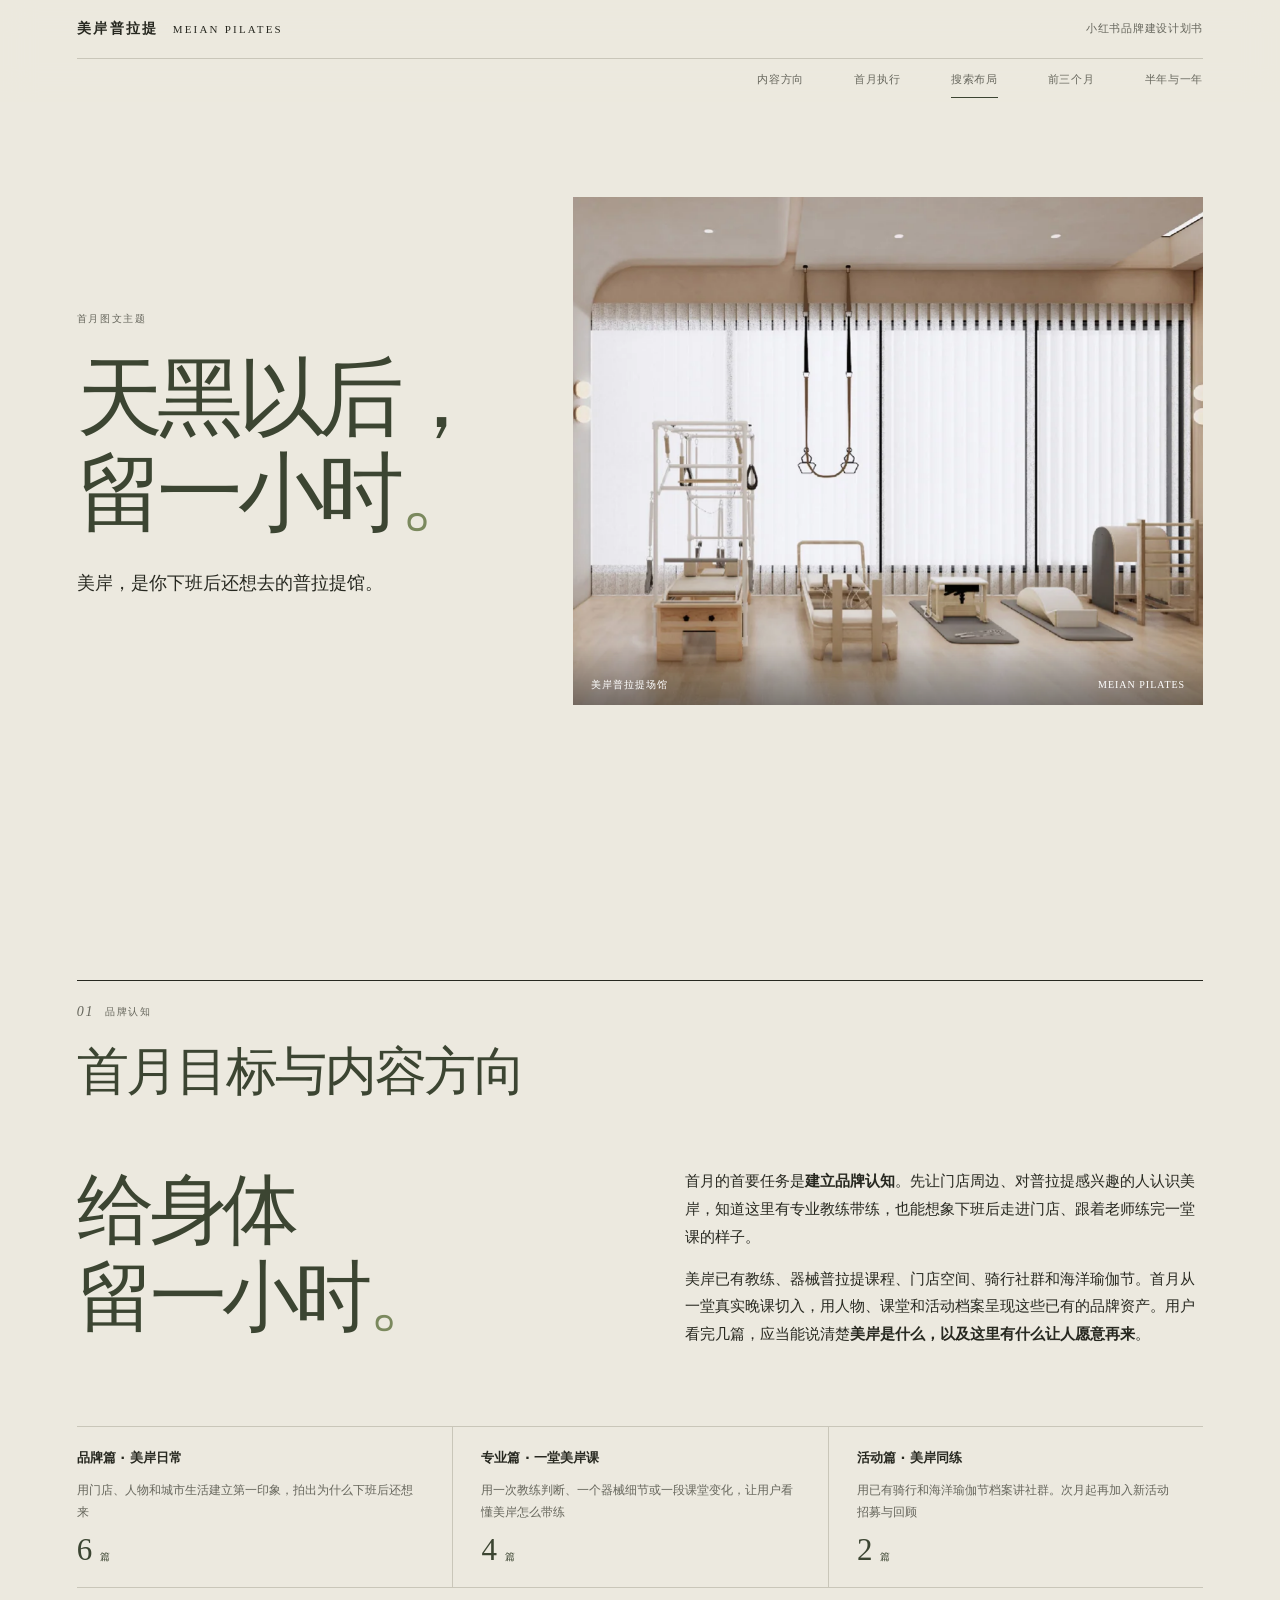
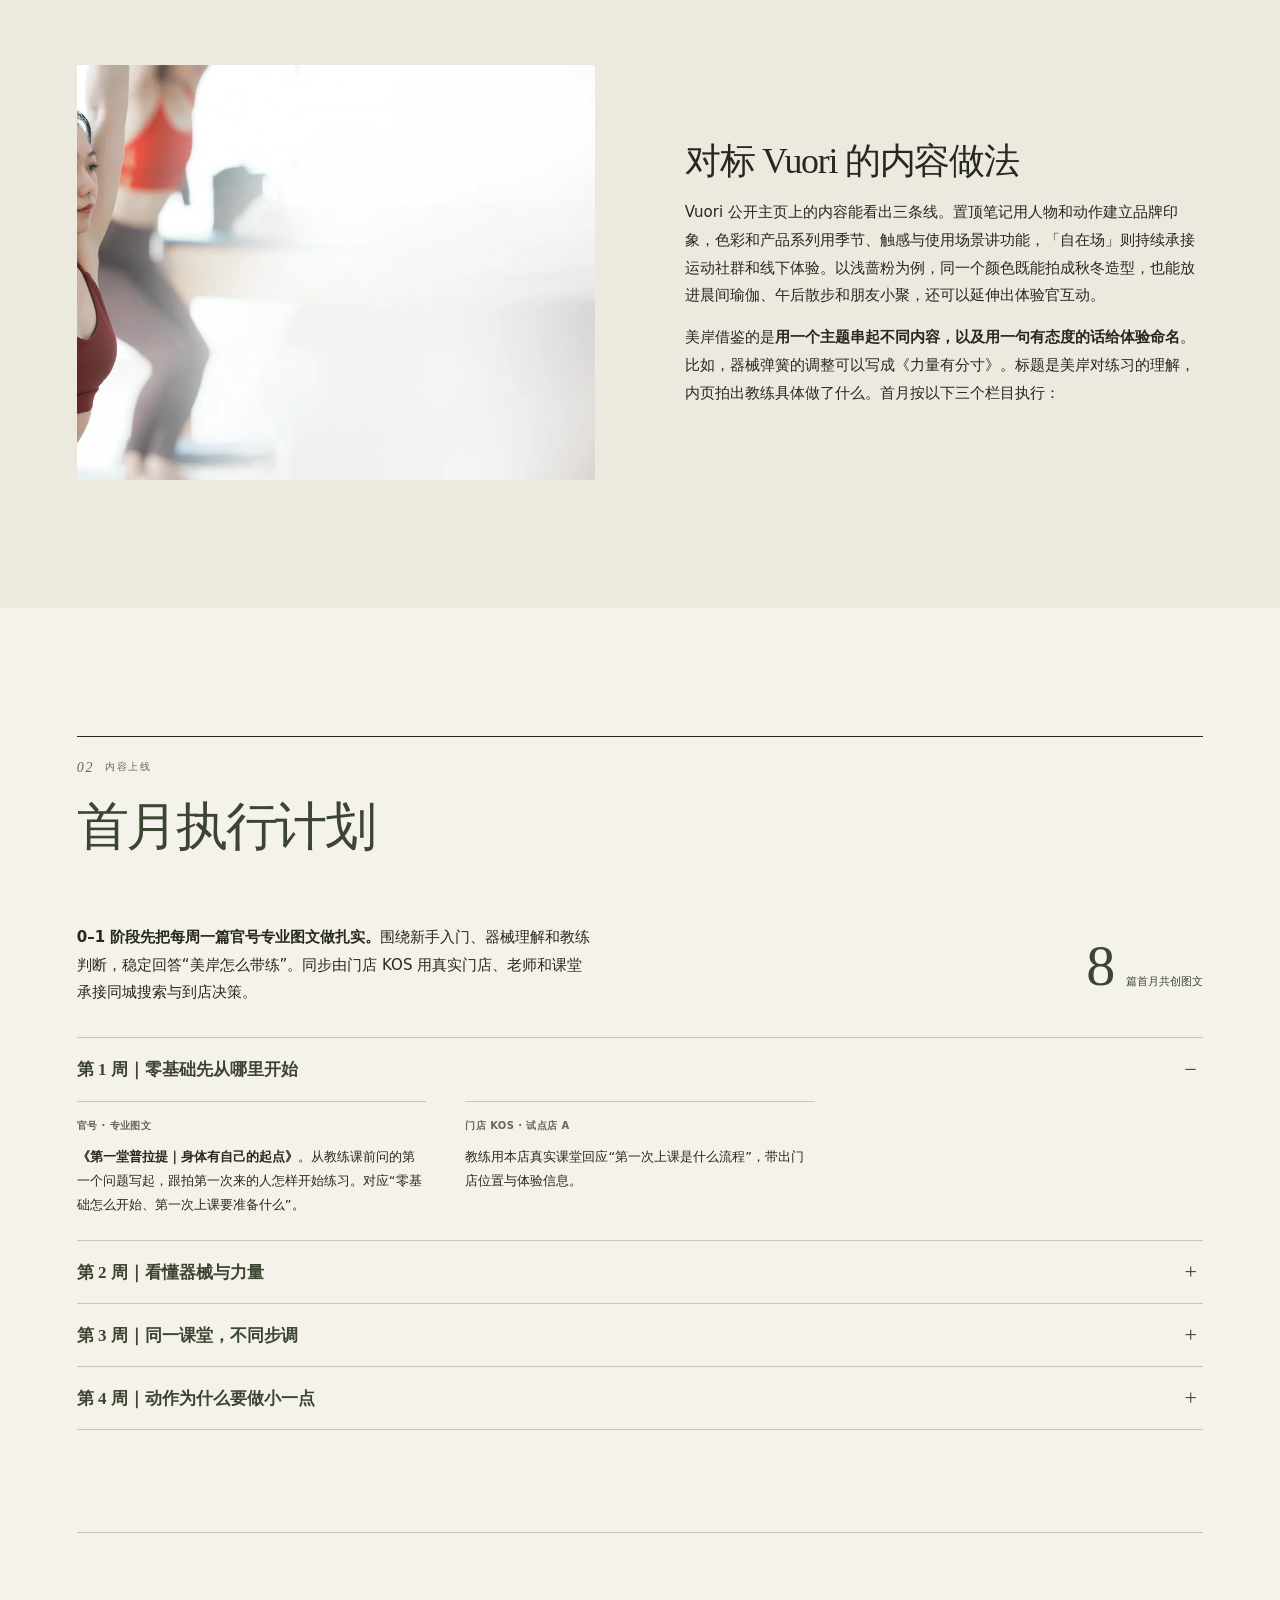
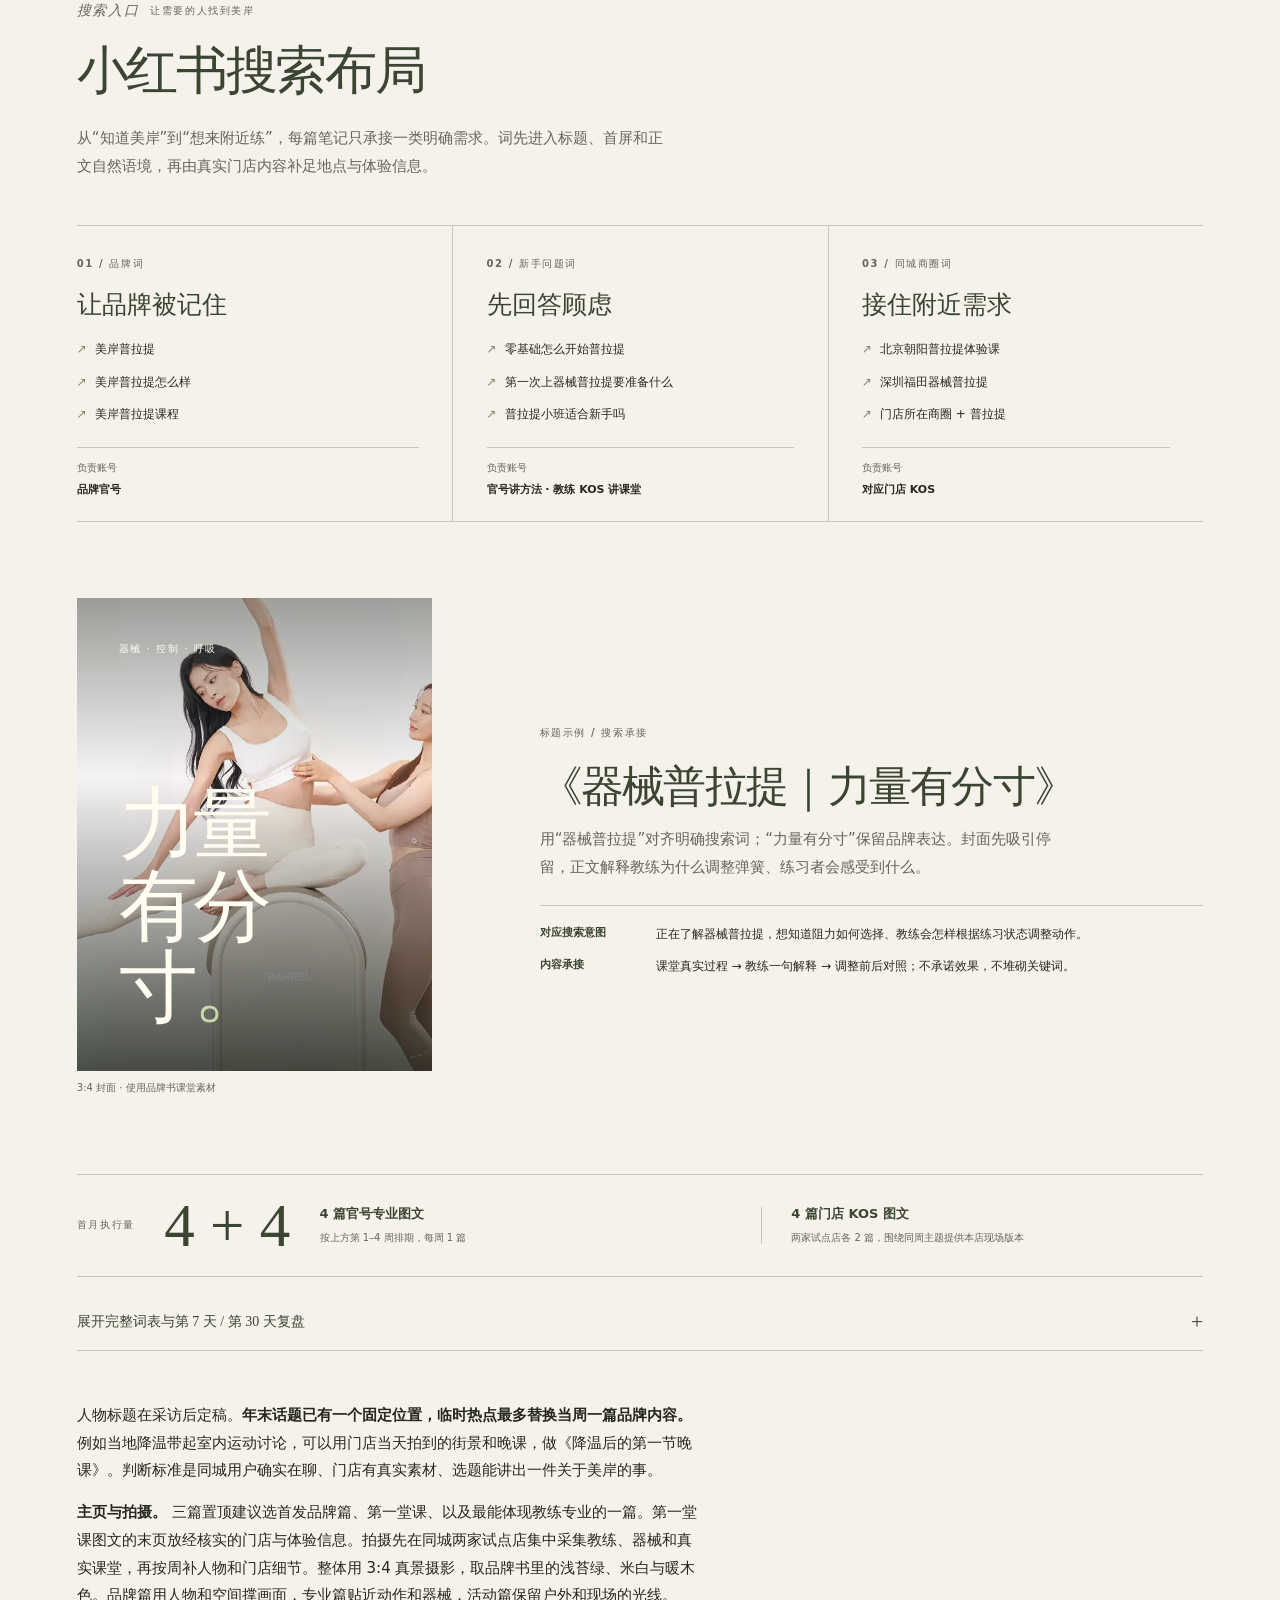
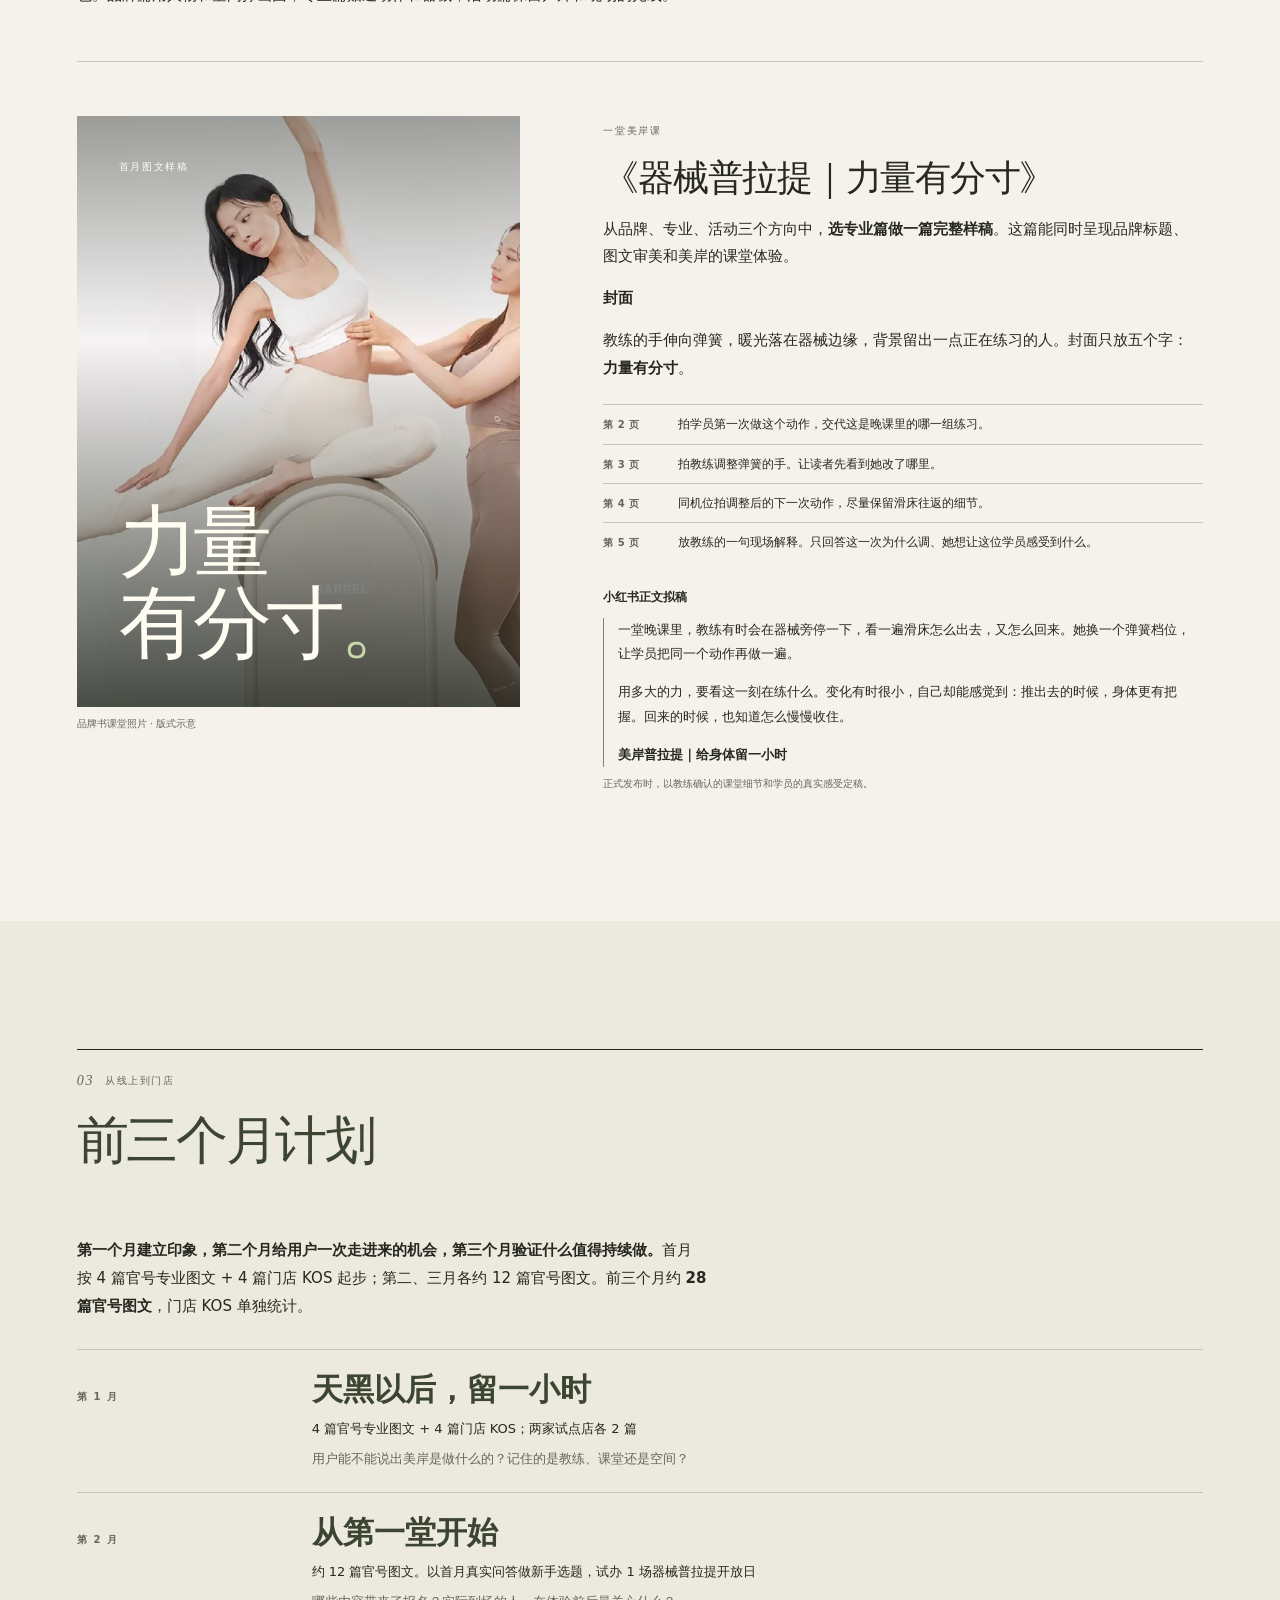
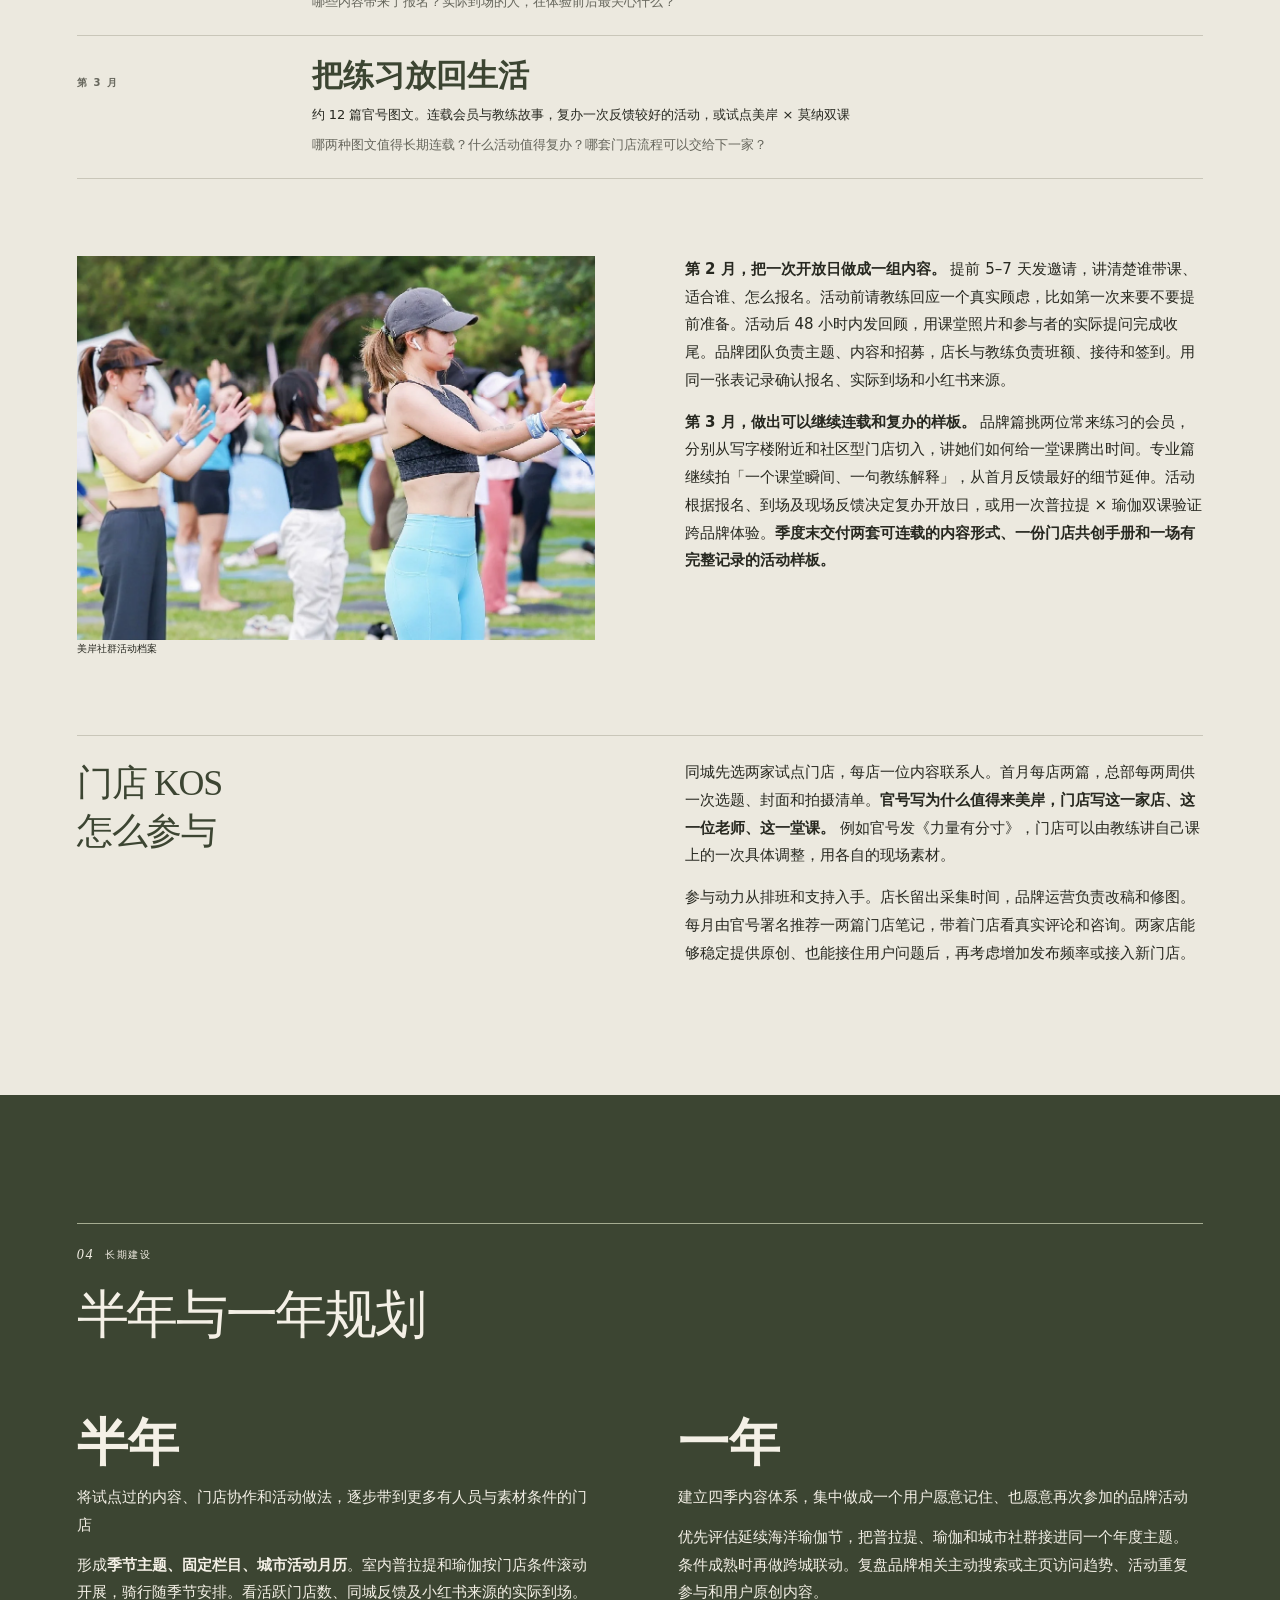
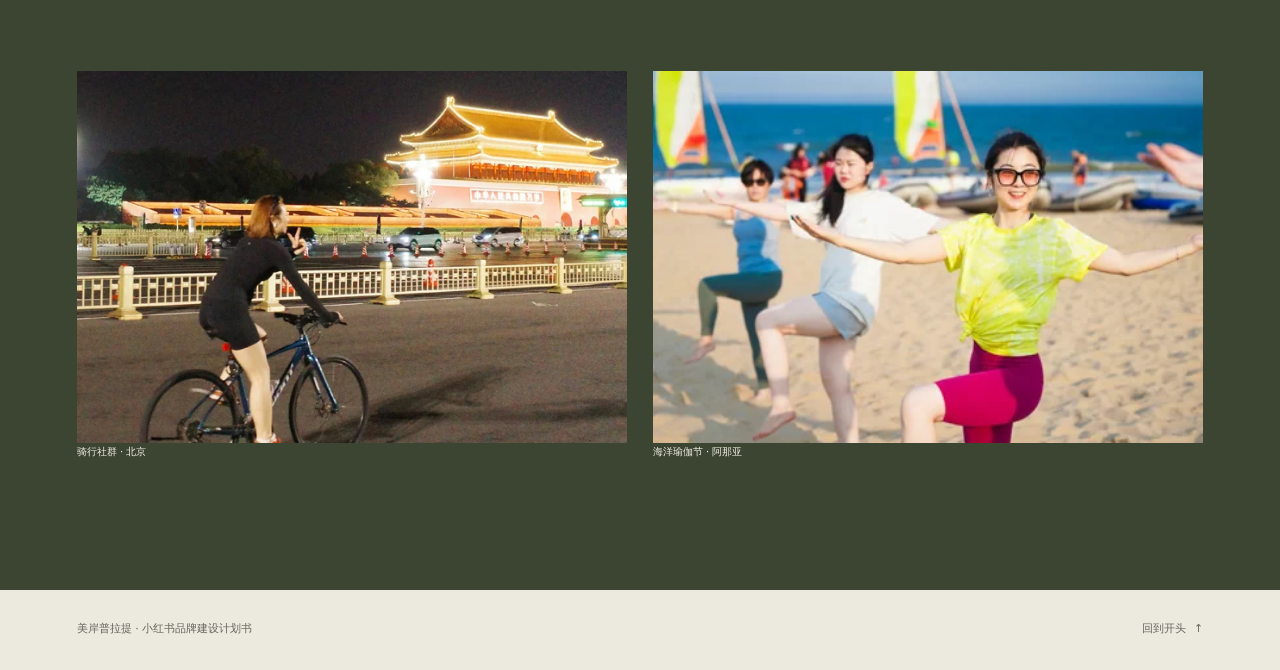
==== commit bb6477c2: "Add Xiaohongshu search layout and first-month publishing cadence" ====
--- a/meian-plan/index.html
+++ b/meian-plan/index.html
@@ -16,7 +16,7 @@
 <body id="top">
   <header class="site-header">
     <div class="masthead wrap"><a class="wordmark" href="#top"><b>美岸普拉提</b><span lang="en">MEIAN PILATES</span></a><span class="document-title">小红书品牌建设计划书</span></div>
-    <nav class="navigation wrap" aria-label="计划书目录"><a href="#direction" aria-current="location">内容方向</a><a href="#execution">首月执行</a><a href="#quarter">前三个月</a><a href="#horizon">半年与一年</a></nav>
+    <nav class="navigation wrap" aria-label="计划书目录"><a href="#direction" aria-current="location">内容方向</a><a href="#execution">首月执行</a><a href="#search-layout">搜索布局</a><a href="#quarter">前三个月</a><a href="#horizon">半年与一年</a></nav>
     <div class="reading-progress" aria-hidden="true"><span></span></div>
   </header>
   <main>
@@ -33,8 +33,13 @@
     <section class="chapter execution reveal" aria-labelledby="execution">
       <div class="wrap">
         <header class="chapter-heading" id="execution"><div class="folio"><span>02</span><span>内容上线</span></div><h2>首月执行计划</h2></header>
-        <div class="two-col execution-intro"><div class="prose"><p><strong>官号每周发 3 篇图文。</strong> 周二 19:30 发品牌篇，周四 19:30 发专业篇，周日 10:00 发品牌或活动篇。这是首月试行时段。前两周集中建立品牌和课堂印象，第三周开始呈现社群。</p></div><div class="stat"><strong>12</strong><span>篇首月官号图文</span></div></div>
-        <div class="schedule" aria-label="首月四周排期"><details class="week" open><summary><strong>第 1 周｜走进美岸</strong></summary><ol><li><span class="slot">周二 · 19:30 · 品牌篇</span><p><strong>《天黑以后，留一小时》</strong>。从下班街景、推门进店拍到第一组动作。一篇让人看见美岸是什么样的地方。</p></li><li><span class="slot">周四 · 19:30 · 专业篇</span><p><strong>《第一堂普拉提｜身体有自己的起点》</strong>。从教练课前问的第一个问题写起，跟拍第一次来的人怎样开始练习。</p></li><li><span class="slot">周日 · 10:00 · 品牌或活动篇</span><p><strong>《同一间教室，早上九点和晚上七点》</strong>。同机位拍两段光线、两组练习者和同一台器械。</p></li></ol></details><details class="week"><summary><strong>第 2 周｜看见教练</strong></summary><ol><li><span class="slot">周二 · 19:30 · 品牌篇</span><p><strong>《做了教练以后，她还在跟谁学？》</strong>。请一位有真实互练或学习经历的教练出镜，拍她如何听反馈，再把所学带回课堂。</p></li><li><span class="slot">周四 · 19:30 · 专业篇</span><p><strong>《器械普拉提｜力量有分寸》</strong>。跟拍一次真实的弹簧调整，用教练的一句话说明为什么换档。</p></li><li><span class="slot">周日 · 10:00 · 品牌或活动篇</span><p><strong>《今年，哪一小时想留到明年？》</strong>。借年末盘点，记录会员或教练真实想留给自己的时刻，把同一个问题留给读者。</p></li></ol></details><details class="week"><summary><strong>第 3 周｜看见常来的人</strong></summary><ol><li><span class="slot">周二 · 19:30 · 品牌篇</span><p><strong>《周三晚上七点，她有自己的安排》</strong>。跟拍一位确实常来固定晚课的会员，从她的下班路线讲到为什么愿意空出这一晚。</p></li><li><span class="slot">周四 · 19:30 · 专业篇</span><p><strong>《美岸小班｜一起练，各有步调》</strong>。用同机位拍同一课堂里的两位学员，呈现教练给出的不同提示。</p></li><li><span class="slot">周日 · 10:00 · 品牌或活动篇</span><p><strong>《那次夜骑，我们在哪里停了车？》</strong>。从骑行档案里选一站，借参与者记得的一个细节讲清楚这群人怎样一起度过周末。</p></li></ol></details><details class="week"><summary><strong>第 4 周｜为什么还想来</strong></summary><ol><li><span class="slot">周二 · 19:30 · 品牌篇</span><p><strong>《下课以后，有人还想坐一会儿》</strong>。从课程结束开始拍。喝水、聊两句、翻下周课表，用真实的课后片刻回应首篇。</p></li><li><span class="slot">周四 · 19:30 · 专业篇</span><p><strong>《把动作做小一点》</strong>。拍教练在某个动作上给出提示、学员调整后再做一次，请教练解释这个当下的选择。</p></li><li><span class="slot">周日 · 10:00 · 品牌或活动篇</span><p><strong>《如果教室没有屋顶》</strong>。从阿那亚海洋瑜伽节的海边宽景翻到垫子、衣角和人的表情，让参与者的视角带出活动。</p></li></ol></details></div>
+        <div class="two-col execution-intro"><div class="prose"><p><strong>0–1 阶段先把每周一篇官号专业图文做扎实。</strong>围绕新手入门、器械理解和教练判断，稳定回答“美岸怎么带练”。同步由门店 KOS 用真实门店、老师和课堂承接同城搜索与到店决策。</p></div><div class="stat"><strong>8</strong><span>篇首月共创图文</span></div></div>
+        <div class="schedule" aria-label="首月四周排期"><details class="week" open><summary><strong>第 1 周｜零基础先从哪里开始</strong></summary><ol><li><span class="slot">官号 · 专业图文</span><p><strong>《第一堂普拉提｜身体有自己的起点》</strong>。从教练课前问的第一个问题写起，跟拍第一次来的人怎样开始练习。对应“零基础怎么开始、第一次上课要准备什么”。</p></li><li><span class="slot">门店 KOS · 试点店 A</span><p>教练用本店真实课堂回应“第一次上课是什么流程”，带出门店位置与体验信息。</p></li></ol></details><details class="week"><summary><strong>第 2 周｜看懂器械与力量</strong></summary><ol><li><span class="slot">官号 · 专业图文</span><p><strong>《器械普拉提｜力量有分寸》</strong>。跟拍一次真实的弹簧调整，用教练的一句话说明为什么换档。对应“器械普拉提是什么、弹簧阻力怎么选”。</p></li><li><span class="slot">门店 KOS · 试点店 B</span><p>拍摄老师如何调整一次器械设置，以门店实景承接本店周边搜索。</p></li></ol></details><details class="week"><summary><strong>第 3 周｜同一课堂，不同步调</strong></summary><ol><li><span class="slot">官号 · 专业图文</span><p><strong>《美岸小班｜一起练，各有步调》</strong>。用同机位拍同一课堂里的两位学员，呈现教练给出的不同提示。对应“小班课适合零基础吗、教练会怎么调整”。</p></li><li><span class="slot">门店 KOS · 试点店 A</span><p>从店内小班课出发，讲清这家门店如何照顾不同练习节奏。</p></li></ol></details><details class="week"><summary><strong>第 4 周｜动作为什么要做小一点</strong></summary><ol><li><span class="slot">官号 · 专业图文</span><p><strong>《把动作做小一点》</strong>。拍教练给出提示、学员调整后再做一次，请教练解释这一次选择。用真实细节呈现专业度，避免泛讲功效。</p></li><li><span class="slot">门店 KOS · 试点店 B</span><p>用店内一次真实调整做月末补充，附上经核实的地址、营业时间与咨询方式。</p></li></ol></details></div>
+        <section class="search-layout" id="search-layout" aria-labelledby="search-title"><header class="chapter-heading"><div class="folio"><span>搜索入口</span><span>让需要的人找到美岸</span></div><h2 id="search-title">小红书搜索布局</h2></header><p class="search-lead">从“知道美岸”到“想来附近练”，每篇笔记只承接一类明确需求。词先进入标题、首屏和正文自然语境，再由真实门店内容补足地点与体验信息。</p>
+          <div class="keyword-grid"><article class="keyword-card"><span class="folio">01 / 品牌词</span><h3>让品牌被记住</h3><ul><li>美岸普拉提</li><li>美岸普拉提怎么样</li><li>美岸普拉提课程</li></ul><p class="account"><span>负责账号</span><strong>品牌官号</strong></p></article><article class="keyword-card"><span class="folio">02 / 新手问题词</span><h3>先回答顾虑</h3><ul><li>零基础怎么开始普拉提</li><li>第一次上器械普拉提要准备什么</li><li>普拉提小班适合新手吗</li></ul><p class="account"><span>负责账号</span><strong>官号讲方法 · 教练 KOS 讲课堂</strong></p></article><article class="keyword-card"><span class="folio">03 / 同城商圈词</span><h3>接住附近需求</h3><ul><li>北京朝阳普拉提体验课</li><li>深圳福田器械普拉提</li><li>门店所在商圈 + 普拉提</li></ul><p class="account"><span>负责账号</span><strong>对应门店 KOS</strong></p></article></div>
+          <div class="search-example"><div class="search-cover"><div class="sample-mat"><img src="assets/coaching.webp" alt="力量有分寸主题封面示意：教练与学员进行器械普拉提练习" loading="lazy" decoding="async"><div class="sample-cover-copy"><span>器械 · 控制 · 呼吸</span><p>力量<br>有分寸<span>。</span></p></div></div><p class="photo-note">3:4 封面 · 使用品牌书课堂素材</p></div><div class="search-copy"><span class="folio">标题示例 / 搜索承接</span><h3>《器械普拉提｜力量有分寸》</h3><p>用“器械普拉提”对齐明确搜索词；“力量有分寸”保留品牌表达。封面先吸引停留，正文解释教练为什么调整弹簧、练习者会感受到什么。</p><dl><dt>对应搜索意图</dt><dd>正在了解器械普拉提，想知道阻力如何选择、教练会怎样根据练习状态调整动作。</dd><dt>内容承接</dt><dd>课堂真实过程 → 教练一句解释 → 调整前后对照；不承诺效果，不堆砌关键词。</dd></dl></div></div>
+          <div class="search-volume"><span class="folio">首月执行量</span><strong>4 + 4</strong><p><b>4 篇官号专业图文</b><span>按上方第 1–4 周排期，每周 1 篇</span></p><i aria-hidden="true"></i><p><b>4 篇门店 KOS 图文</b><span>两家试点店各 2 篇，围绕同周主题提供本店现场版本</span></p></div>
+          <details class="search-details"><summary>展开完整词表与第 7 天 / 第 30 天复盘</summary><div class="search-detail-content"><div><h4>完整词表｜按搜索意图建词库</h4><ul><li><b>品牌：</b>美岸普拉提、美岸普拉提怎么样、美岸普拉提课程、美岸普拉提体验、MEIAN Pilates。</li><li><b>新手：</b>零基础怎么开始普拉提、第一次上器械普拉提要准备什么、器械普拉提是什么、普拉提小班适合新手吗、第一次普拉提穿什么。</li><li><b>课程问题：</b>器械普拉提弹簧阻力怎么选、教练怎么调整动作、普拉提一节课练什么、普拉提和瑜伽有什么不同。</li><li><b>同城商圈：</b>北京朝阳普拉提体验课、深圳福田器械普拉提、[实际门店所在区]普拉提、[实际商圈/商场]普拉提、[商圈]普拉提体验课。上线前以实际门店地址替换方括号词。</li></ul><p class="photo-note">实际搜索词以门店地址、账号后台可见搜索来源和用户提问持续校正。</p></div><div class="review-points"><h4>第 7 天｜看词有没有被内容接住</h4><p>检查 2 篇官号及首批 KOS 是否按计划发布；查看可获取的搜索来源、曝光、收藏、主页访问、评论与咨询。记录用户原话和实际出现的搜索词，标出“已覆盖 / 未覆盖 / 需改标题”，不因单篇低互动立即判定栏目无效。</p><h4>第 30 天｜决定保留什么、改什么</h4><p>按词组和账号汇总 4 篇官号 + 4 篇门店内容，对比搜索曝光或来源、收藏率、主页访问、有效咨询及门店反馈。选出能持续带来搜索访问或具体咨询的词，扩写为下月主题；有曝光无停留则改封面标题，有收藏无咨询则补门店与体验信息。后台若无搜索词明细，采用评论提问、私信问询和门店到店来源作定性补充。</p></div></div></details></section>
         <div class="production prose"><p>人物标题在采访后定稿。<strong>年末话题已有一个固定位置，临时热点最多替换当周一篇品牌内容。</strong> 例如当地降温带起室内运动讨论，可以用门店当天拍到的街景和晚课，做《降温后的第一节晚课》。判断标准是同城用户确实在聊、门店有真实素材、选题能讲出一件关于美岸的事。</p><p><strong>主页与拍摄。</strong> 三篇置顶建议选首发品牌篇、第一堂课、以及最能体现教练专业的一篇。第一堂课图文的末页放经核实的门店与体验信息。拍摄先在同城两家试点店集中采集教练、器械和真实课堂，再按周补人物和门店细节。整体用 3:4 真景摄影，取品牌书里的浅苔绿、米白与暖木色。品牌篇用人物和空间撑画面，专业篇贴近动作和器械，活动篇保留户外和现场的光线。</p></div>
         <article class="sample" aria-labelledby="sample-title">
           <div class="sample-cover"><div class="sample-mat"><img class="" src="assets/coaching.webp" alt="品牌书中一对一普拉提带练画面" loading="lazy" decoding="async"><div class="sample-cover-copy"><span>首月图文样稿</span><p>力量<br>有分寸<span>。</span></p></div></div><p class="photo-note">品牌书课堂照片 · 版式示意</p></div>
@@ -44,8 +49,8 @@
     </section>
     <section class="chapter wrap reveal" aria-labelledby="quarter">
       <header class="chapter-heading" id="quarter"><div class="folio"><span>03</span><span>从线上到门店</span></div><h2>前三个月计划</h2></header>
-      <div class="quarter-intro prose"><p><strong>第一个月建立印象，第二个月给用户一次走进来的机会，第三个月验证什么值得持续做。</strong> 按四周一个运营月估算，前三个月约 <strong>36 篇官号图文</strong>，活动招募和回顾计入总量，门店 KOS 单独统计。</p></div>
-      <div class="timeline"><article class="month"><span class="folio"><strong>第 1 月</strong></span><div><h3><strong>天黑以后，留一小时</strong></h3><p>6 篇品牌、4 篇专业、2 篇活动档案。同城两店各做 2 篇 KOS</p><p class="month-question">用户能不能说出美岸是做什么的？记住的是教练、课堂还是空间？</p></div></article><article class="month"><span class="folio"><strong>第 2 月</strong></span><div><h3><strong>从第一堂开始</strong></h3><p>5 篇品牌、4 篇专业、3 篇活动。以首月真实问答做新手选题，试办 1 场器械普拉提开放日</p><p class="month-question">哪些内容带来了报名？实际到场的人，在体验前后最关心什么？</p></div></article><article class="month"><span class="folio"><strong>第 3 月</strong></span><div><h3><strong>把练习放回生活</strong></h3><p>5 篇品牌、4 篇专业、3 篇活动。连载会员与教练故事，复办一次反馈较好的活动，或试点美岸 × 莫纳双课</p><p class="month-question">哪两种图文值得长期连载？什么活动值得复办？哪套门店流程可以交给下一家？</p></div></article></div>
+      <div class="quarter-intro prose"><p><strong>第一个月建立印象，第二个月给用户一次走进来的机会，第三个月验证什么值得持续做。</strong>首月按 4 篇官号专业图文 + 4 篇门店 KOS 起步；第二、三月各约 12 篇官号图文。前三个月约 <strong>28 篇官号图文</strong>，门店 KOS 单独统计。</p></div>
+      <div class="timeline"><article class="month"><span class="folio"><strong>第 1 月</strong></span><div><h3><strong>天黑以后，留一小时</strong></h3><p>4 篇官号专业图文 + 4 篇门店 KOS；两家试点店各 2 篇</p><p class="month-question">用户能不能说出美岸是做什么的？记住的是教练、课堂还是空间？</p></div></article><article class="month"><span class="folio"><strong>第 2 月</strong></span><div><h3><strong>从第一堂开始</strong></h3><p>约 12 篇官号图文。以首月真实问答做新手选题，试办 1 场器械普拉提开放日</p><p class="month-question">哪些内容带来了报名？实际到场的人，在体验前后最关心什么？</p></div></article><article class="month"><span class="folio"><strong>第 3 月</strong></span><div><h3><strong>把练习放回生活</strong></h3><p>约 12 篇官号图文。连载会员与教练故事，复办一次反馈较好的活动，或试点美岸 × 莫纳双课</p><p class="month-question">哪两种图文值得长期连载？什么活动值得复办？哪套门店流程可以交给下一家？</p></div></article></div>
       <div class="campaign two-col"><figure><img class="" src="assets/outdoor-class.webp" alt="美岸品牌书所载户外瑜伽活动中的集体练习" loading="lazy" decoding="async"><figcaption>美岸社群活动档案</figcaption></figure><div class="prose"><p><strong>第 2 月，把一次开放日做成一组内容。</strong> 提前 5–7 天发邀请，讲清楚谁带课、适合谁、怎么报名。活动前请教练回应一个真实顾虑，比如第一次来要不要提前准备。活动后 48 小时内发回顾，用课堂照片和参与者的实际提问完成收尾。品牌团队负责主题、内容和招募，店长与教练负责班额、接待和签到。用同一张表记录确认报名、实际到场和小红书来源。</p><p><strong>第 3 月，做出可以继续连载和复办的样板。</strong> 品牌篇挑两位常来练习的会员，分别从写字楼附近和社区型门店切入，讲她们如何给一堂课腾出时间。专业篇继续拍「一个课堂瞬间、一句教练解释」，从首月反馈最好的细节延伸。活动根据报名、到场及现场反馈决定复办开放日，或用一次普拉提 × 瑜伽双课验证跨品牌体验。<strong>季度末交付两套可连载的内容形式、一份门店共创手册和一场有完整记录的活动样板。</strong></p></div></div>
       <div class="kos two-col"><h3>门店 KOS<br>怎么参与</h3><div class="prose"><p>同城先选两家试点门店，每店一位内容联系人。首月每店两篇，总部每两周供一次选题、封面和拍摄清单。<strong>官号写为什么值得来美岸，门店写这一家店、这一位老师、这一堂课。</strong> 例如官号发《力量有分寸》，门店可以由教练讲自己课上的一次具体调整，用各自的现场素材。</p><p>参与动力从排班和支持入手。店长留出采集时间，品牌运营负责改稿和修图。每月由官号署名推荐一两篇门店笔记，带着门店看真实评论和咨询。两家店能够稳定提供原创、也能接住用户问题后，再考虑增加发布频率或接入新门店。</p></div></div>
     </section>
@@ -60,3 +65,4 @@
   <footer class="footer wrap"><span>美岸普拉提 · 小红书品牌建设计划书</span><a href="#top">回到开头 <span aria-hidden="true">↑</span></a></footer>
 </body>
 </html>
+
--- a/meian-plan/styles.css
+++ b/meian-plan/styles.css
@@ -100,6 +100,45 @@
 .sample-detail h4 { font-size: 12px; }
 .sample-detail blockquote { margin-top: 10px; padding-inline-start: 14px; border-left: 1px solid var(--leaf); font-size: 13px; }
 
+.search-layout { margin-top: clamp(58px, 8vw, 108px); padding-top: clamp(38px, 5vw, 70px); border-top: 1px solid var(--rule); scroll-margin-top: 118px; }
+.search-layout .chapter-heading { border-top: 0; padding-top: 0; margin-bottom: 21px; }
+.search-lead { max-width: 62ch; margin-bottom: clamp(23px, 3.5vw, 46px); color: var(--muted); }
+.keyword-grid { display: grid; grid-template-columns: repeat(3, minmax(0, 1fr)); border-block: 1px solid var(--rule); }
+.keyword-card { min-width: 0; padding: 23px clamp(15px, 2.6vw, 35px) 20px; }
+.keyword-card:first-child { padding-inline-start: 0; }
+.keyword-card + .keyword-card { border-inline-start: 1px solid var(--rule); }
+.keyword-card h3 { margin: 12px 0 12px; color: var(--olive); font: 500 clamp(18px, 2vw, 25px)/1.3 var(--serif); }
+.keyword-card ul, .search-detail-content ul { margin: 0; padding: 0; list-style: none; }
+.keyword-card li { padding-block: 5px; font-size: 12px; }
+.keyword-card li::before { content: '↗'; margin-inline-end: 8px; color: var(--leaf); }
+.account { display: flex; flex-direction: column; gap: 3px; margin-top: 17px; padding-top: 11px; border-top: 1px solid var(--rule); }
+.account span { color: var(--muted); font-size: 10px; }
+.account strong { font-size: 11px; font-weight: 600; }
+.search-example { display: grid; grid-template-columns: .72fr 1.28fr; gap: clamp(28px, 7vw, 100px); align-items: center; margin-top: clamp(37px, 6vw, 76px); }
+.search-cover { width: min(100%, 355px); }
+.search-cover .sample-mat { aspect-ratio: 3/4; }
+.search-copy h3 { margin: 14px 0 13px; color: var(--olive); font: 500 clamp(24px, 3.5vw, 43px)/1.25 var(--serif); letter-spacing: -.04em; }
+.search-copy > p { max-width: 54ch; color: var(--muted); }
+.search-copy dl { display: grid; grid-template-columns: 100px 1fr; gap: 10px 16px; margin: 23px 0 0; padding-top: 17px; border-top: 1px solid var(--rule); }
+.search-copy dt { color: var(--olive); font-size: 11px; font-weight: 650; }
+.search-copy dd { margin: 0; font-size: 12px; }
+.search-volume { display: grid; grid-template-columns: auto auto 1fr 1px 1fr; align-items: center; gap: clamp(12px, 2.3vw, 30px); margin-top: clamp(37px, 6vw, 76px); padding-block: 20px; border-block: 1px solid var(--rule); }
+.search-volume > strong { color: var(--olive); font: 500 clamp(35px, 5vw, 61px)/1 Georgia, serif; }
+.search-volume > p { display: flex; flex-direction: column; gap: 3px; }
+.search-volume > p b { color: var(--olive); font-size: 13px; }
+.search-volume > p span { color: var(--muted); font-size: 10px; }
+.search-volume > i { height: 37px; background: var(--rule); }
+.search-details { margin-top: 18px; border-bottom: 1px solid var(--rule); }
+.search-details summary { display: flex; min-height: 55px; align-items: center; justify-content: space-between; gap: 16px; cursor: pointer; color: var(--olive); font: 500 14px var(--serif); }
+.search-details summary::-webkit-details-marker { display: none; }
+.search-details summary::after { content: '+'; font: 22px Georgia, serif; }
+.search-details[open] summary::after { content: '−'; }
+.search-detail-content { display: grid; grid-template-columns: 1fr 1fr; gap: clamp(22px, 5vw, 67px); padding: 9px 0 25px; }
+.search-detail-content h4 { margin: 0 0 11px; color: var(--olive); font-size: 12px; }
+.search-detail-content li, .search-detail-content p { margin: 0 0 9px; font-size: 11px; }
+.search-detail-content li b { color: var(--olive); }
+.review-points h4:not(:first-child) { margin-top: 18px; }
+
 .quarter-intro { margin-bottom: 28px; }
 .timeline { margin-bottom: clamp(39px, 6vw, 82px); border-top: 1px solid var(--rule); }
 .month { display: grid; grid-template-columns: minmax(84px, .25fr) 1fr; gap: 12px; align-items: baseline; padding-block: 21px; border-bottom: 1px solid var(--rule); }
@@ -154,6 +193,19 @@
   .week summary { min-height: 58px; font-size: 15px; }
   .week ol { grid-template-columns: 1fr; gap: 12px; }
   .week ol li { padding-top: 7px; }
+  .keyword-grid { grid-template-columns: 1fr; }
+  .keyword-card { padding: 16px 0; }
+  .keyword-card + .keyword-card { border-inline-start: 0; border-top: 1px solid var(--rule); }
+  .keyword-card h3 { margin-block: 7px; }
+  .account { margin-top: 9px; }
+  .search-example { grid-template-columns: 1fr; gap: 24px; }
+  .search-cover { width: min(100%, 390px); }
+  .search-copy dl { grid-template-columns: 84px 1fr; }
+  .search-volume { grid-template-columns: auto 1fr; gap: 8px 16px; }
+  .search-volume > .folio { grid-column: 1 / -1; }
+  .search-volume > strong { grid-column: 1 / -1; font-size: 42px; }
+  .search-volume > i { display: none; }
+  .search-detail-content { grid-template-columns: 1fr; gap: 20px; }
   .sample-cover { width: min(100%, 435px); }
   .sample-cover-copy p { font-size: clamp(48px, 12vw, 76px); }
   .kos br { display: none; }
@@ -161,3 +213,4 @@
   .archive img { aspect-ratio: 1.05; }
   .footer { min-height: 65px; font-size: 10px; }
 }
+
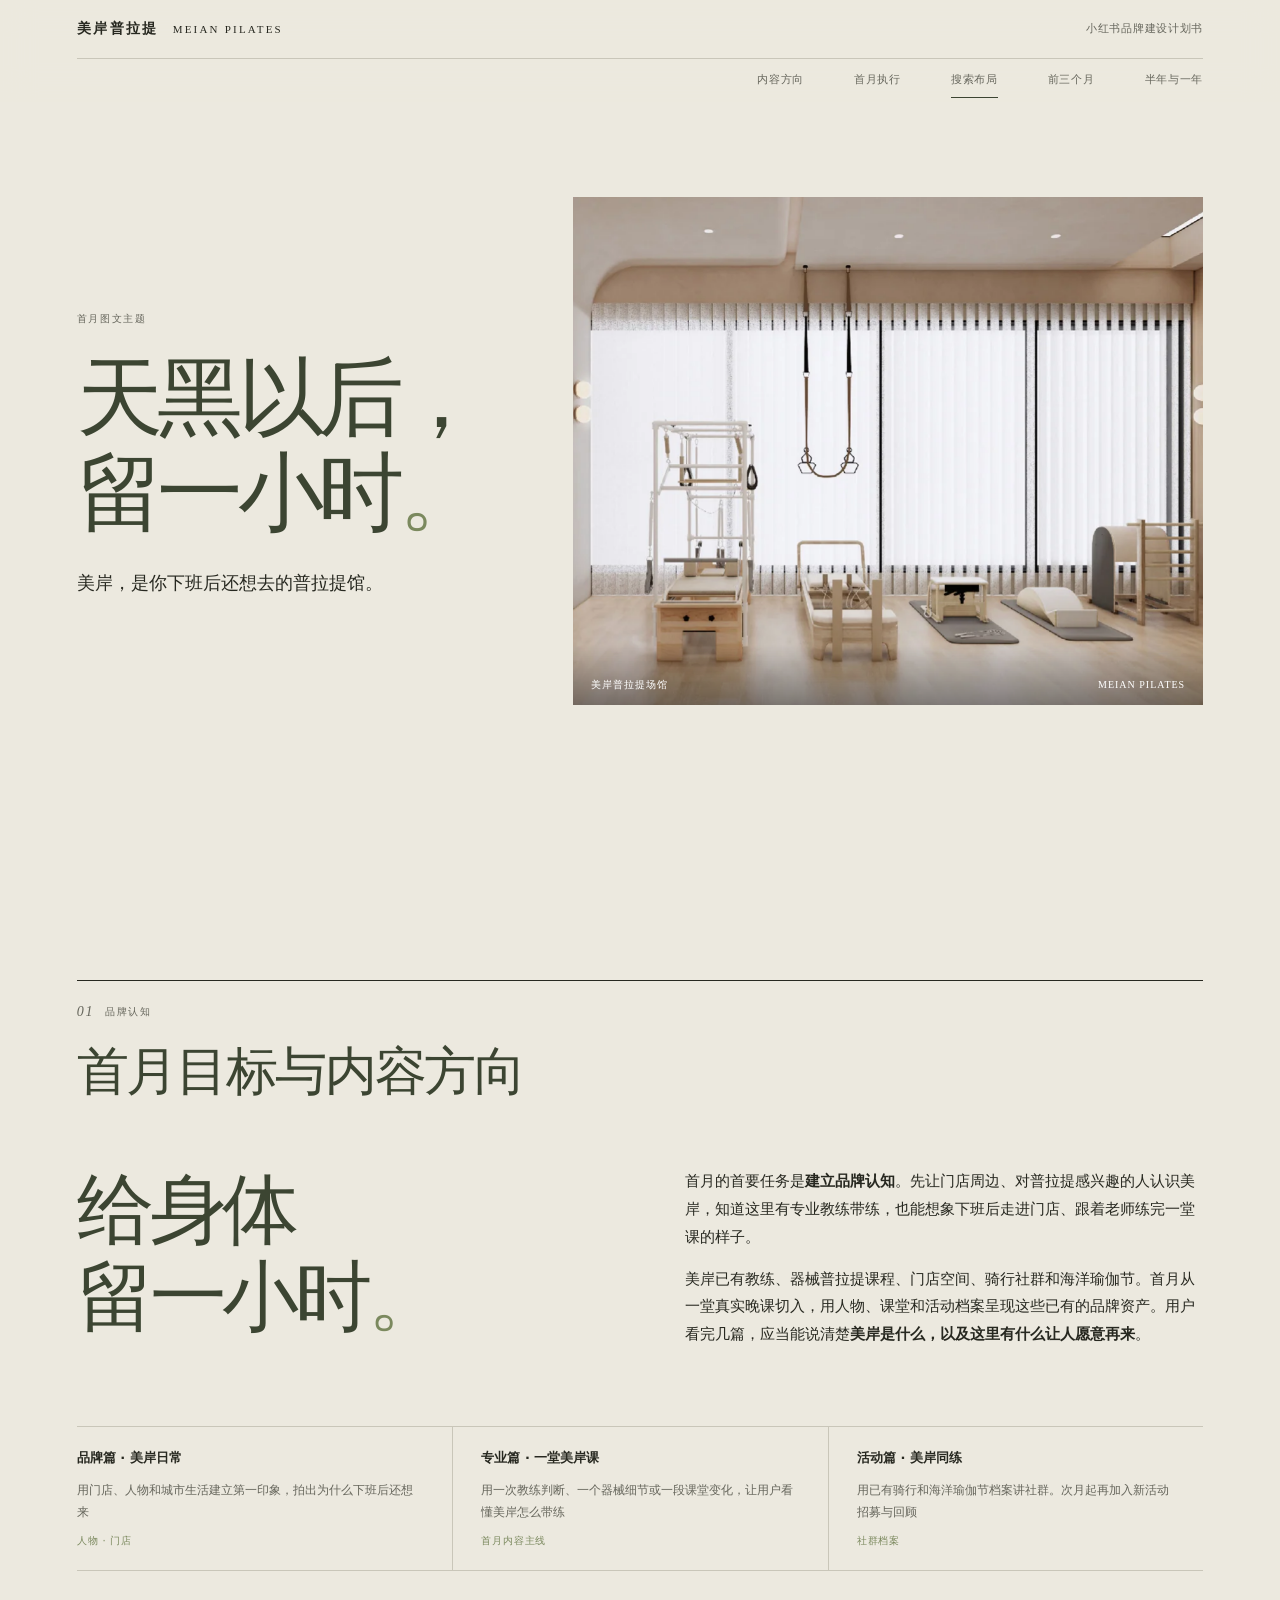
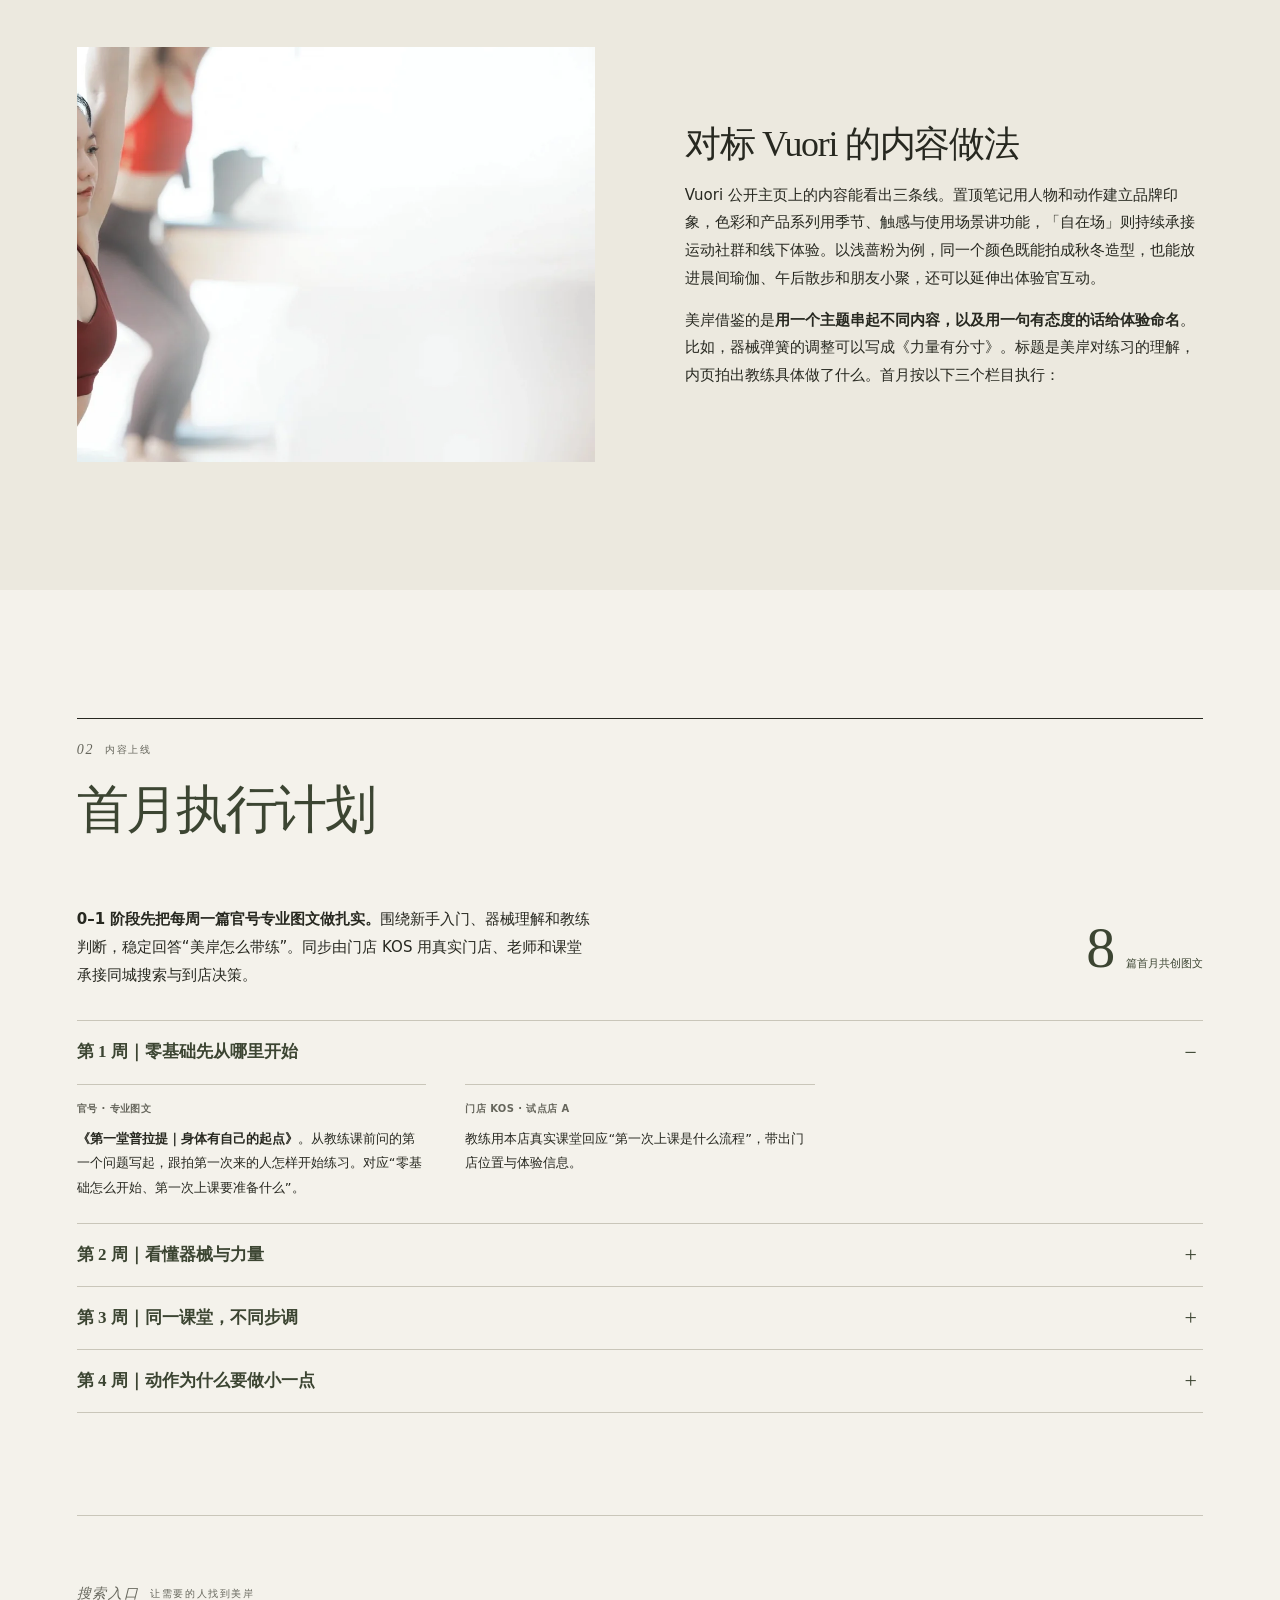
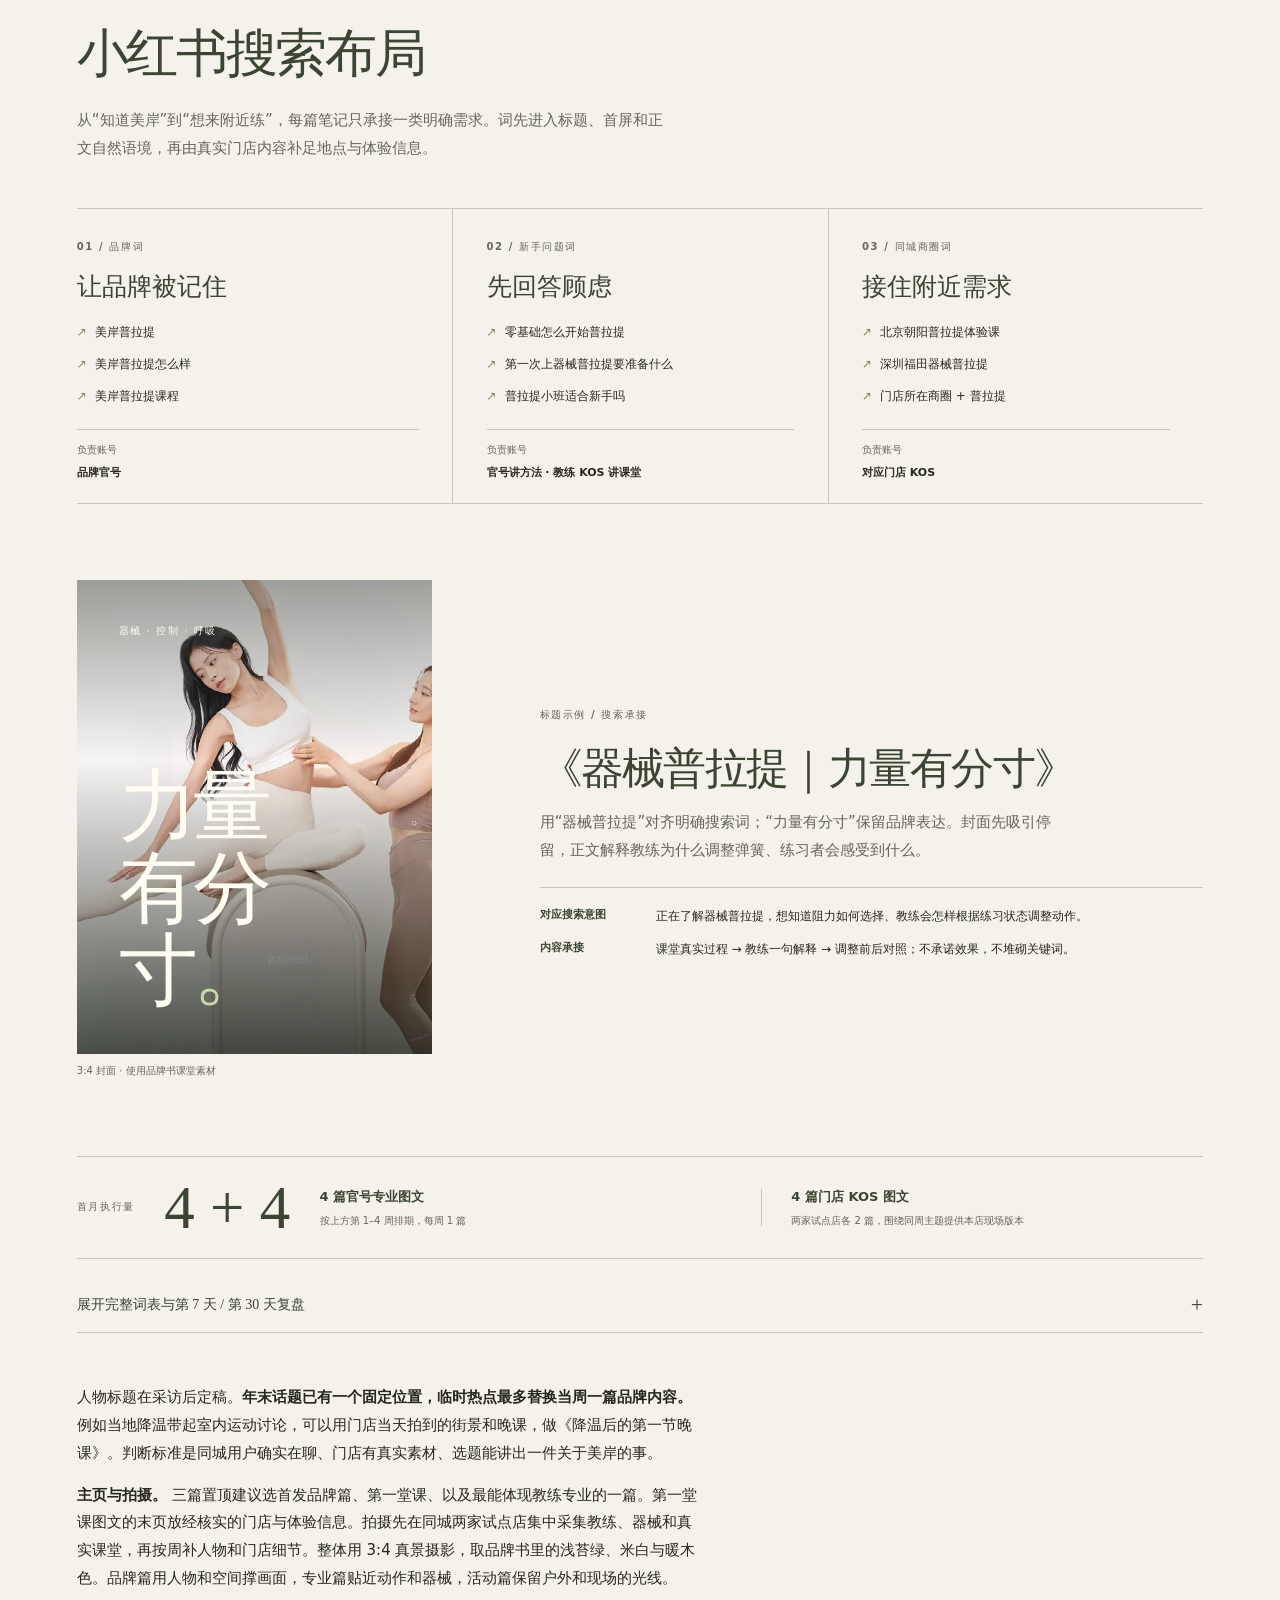
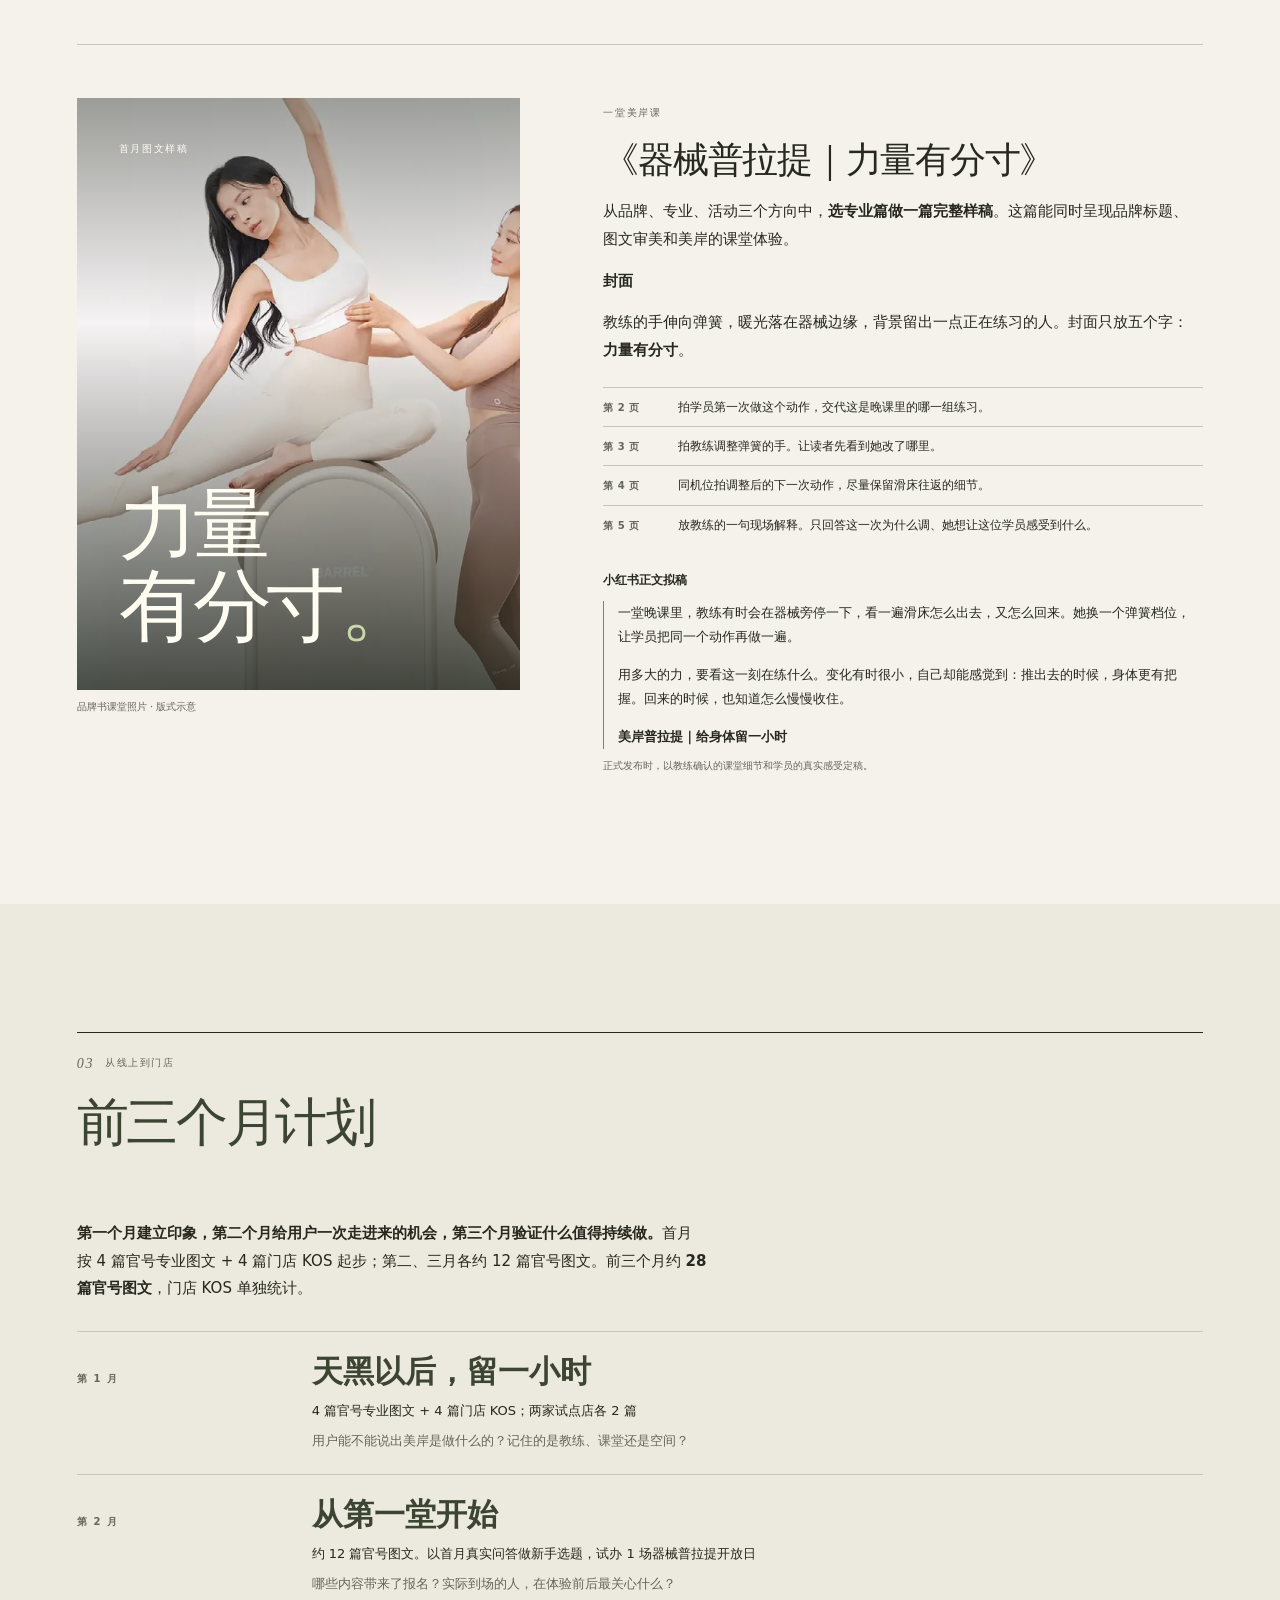
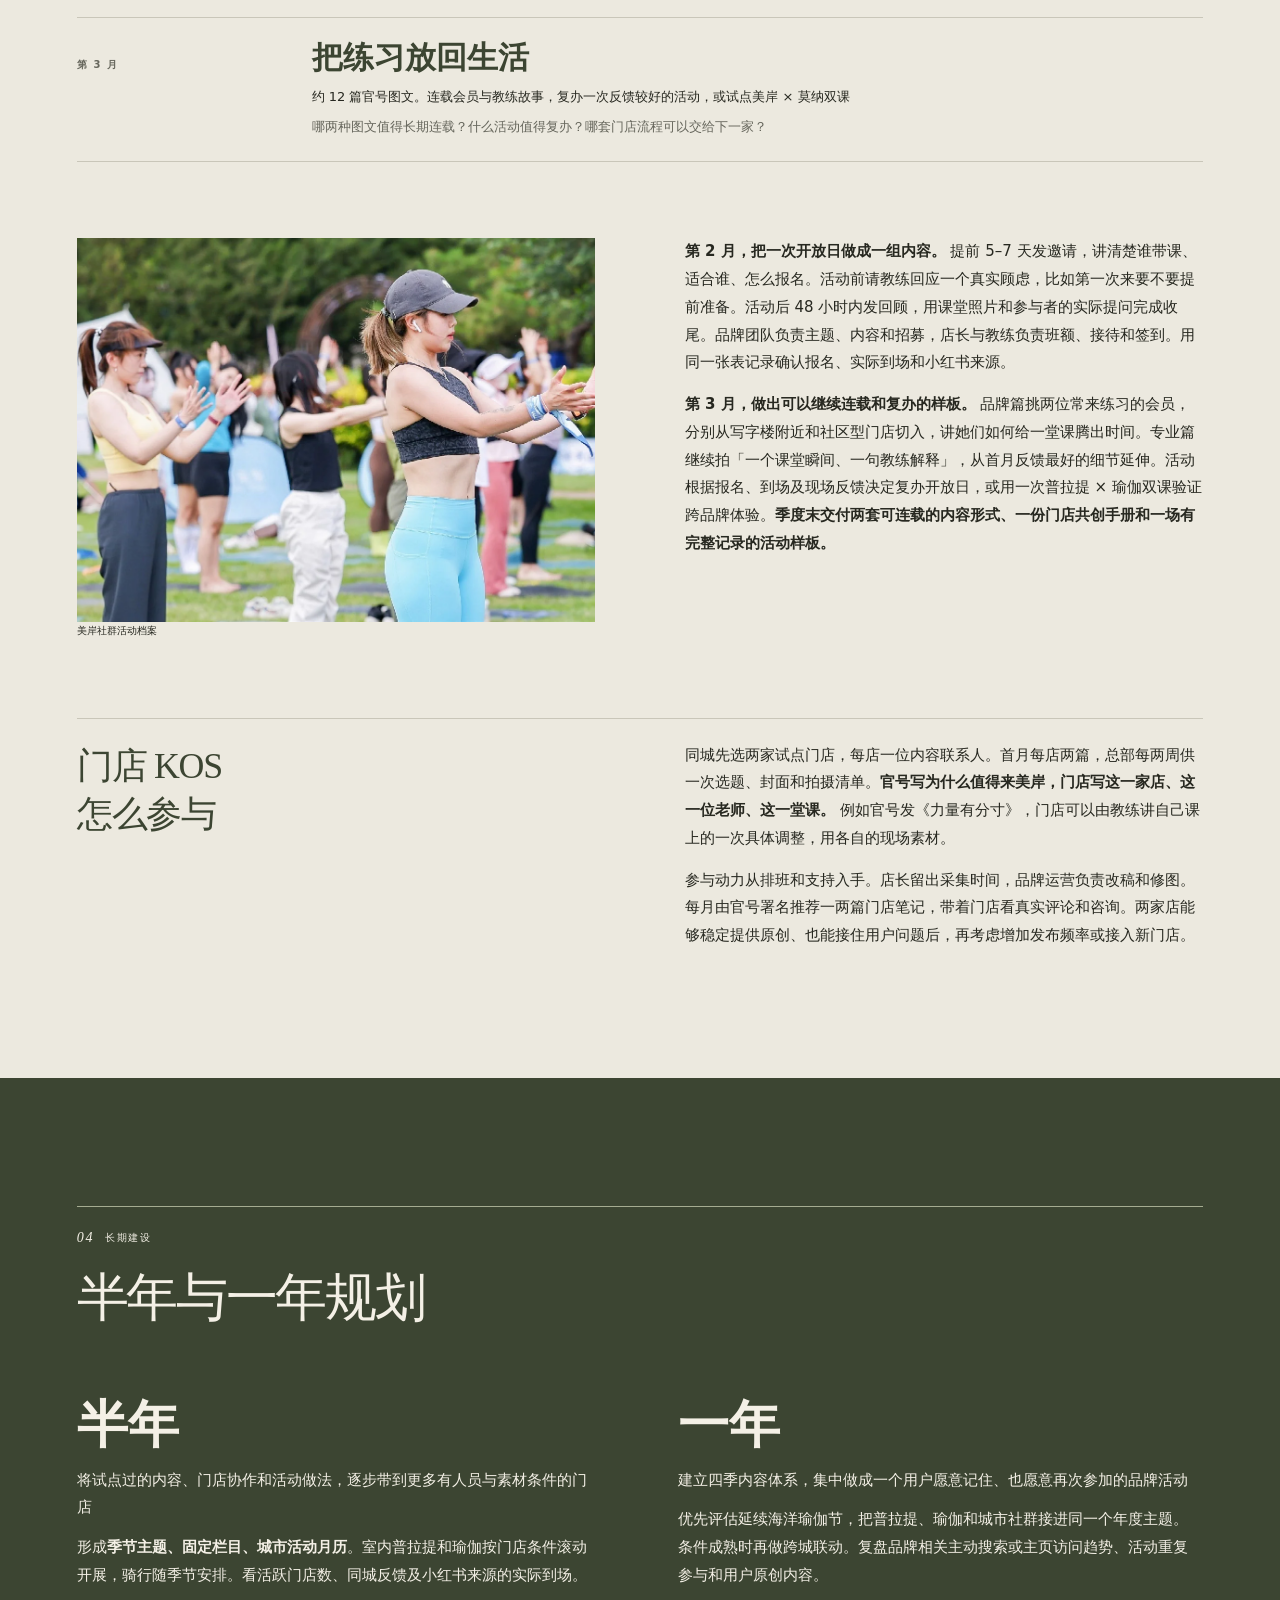
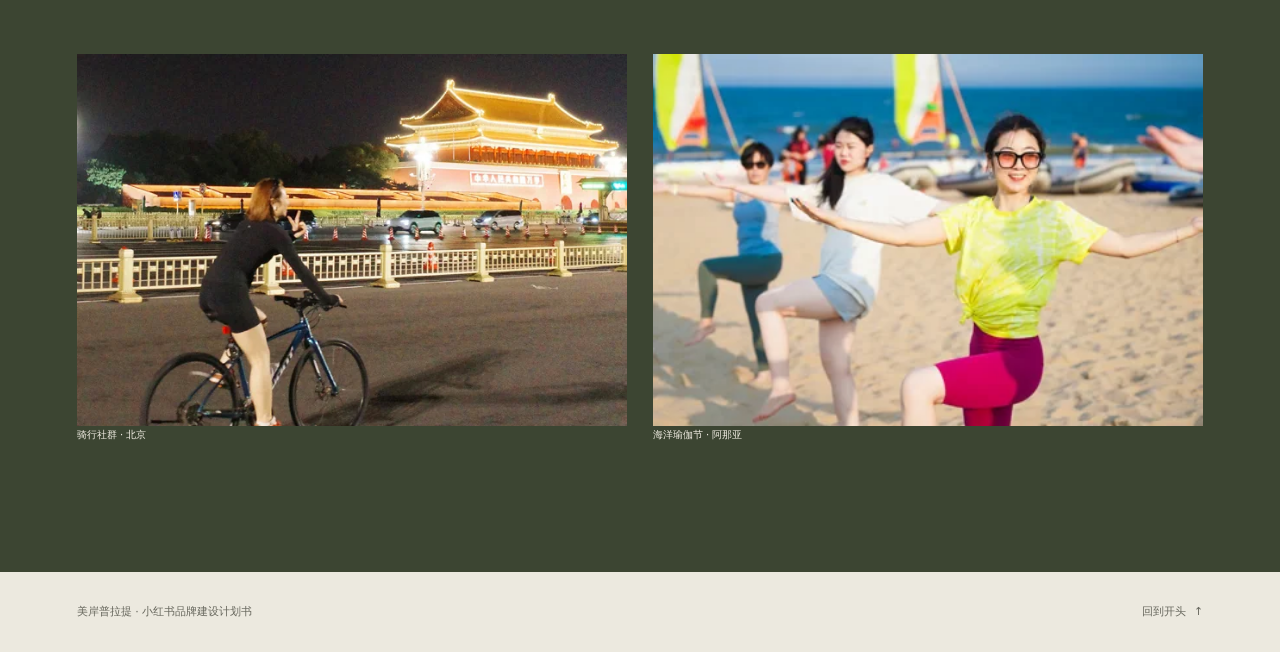
==== commit bbbe819e: "Align content pillars with the first-month 4+4 plan" ====
--- a/meian-plan/index.html
+++ b/meian-plan/index.html
@@ -27,7 +27,7 @@
     <section class="chapter wrap reveal" aria-labelledby="direction">
       <header class="chapter-heading" id="direction"><div class="folio"><span>01</span><span>品牌认知</span></div><h2>首月目标与内容方向</h2></header>
       <div class="statement two-col"><p class="large-line">给身体<br>留一小时<span>。</span></p><div class="prose"><p>首月的首要任务是<strong>建立品牌认知</strong>。先让门店周边、对普拉提感兴趣的人认识美岸，知道这里有专业教练带练，也能想象下班后走进门店、跟着老师练完一堂课的样子。</p><p>美岸已有教练、器械普拉提课程、门店空间、骑行社群和海洋瑜伽节。首月从一堂真实晚课切入，用人物、课堂和活动档案呈现这些已有的品牌资产。用户看完几篇，应当能说清楚<strong>美岸是什么，以及这里有什么让人愿意再来</strong>。</p></div></div>
-      <div class="roles"><article class="role"><h3><strong>品牌篇 · 美岸日常</strong></h3><p>用门店、人物和城市生活建立第一印象，拍出为什么下班后还想来</p><span class="count">6 <small>篇</small></span></article><article class="role"><h3><strong>专业篇 · 一堂美岸课</strong></h3><p>用一次教练判断、一个器械细节或一段课堂变化，让用户看懂美岸怎么带练</p><span class="count">4 <small>篇</small></span></article><article class="role"><h3><strong>活动篇 · 美岸同练</strong></h3><p>用已有骑行和海洋瑜伽节档案讲社群。次月起再加入新活动招募与回顾</p><span class="count">2 <small>篇</small></span></article></div>
+      <div class="roles"><article class="role"><h3><strong>品牌篇 · 美岸日常</strong></h3><p>用门店、人物和城市生活建立第一印象，拍出为什么下班后还想来</p><span class="role-tag">人物 · 门店</span></article><article class="role"><h3><strong>专业篇 · 一堂美岸课</strong></h3><p>用一次教练判断、一个器械细节或一段课堂变化，让用户看懂美岸怎么带练</p><span class="role-tag">首月内容主线</span></article><article class="role"><h3><strong>活动篇 · 美岸同练</strong></h3><p>用已有骑行和海洋瑜伽节档案讲社群。次月起再加入新活动招募与回顾</p><span class="role-tag">社群档案</span></article></div>
       <div class="benchmark two-col"><div class="benchmark-image"><img class="" src="assets/class.webp" alt="品牌书中的美岸普拉提小班课" loading="lazy" decoding="async"></div><div class="prose"><h3>对标 Vuori 的内容做法</h3><p>Vuori 公开主页上的内容能看出三条线。置顶笔记用人物和动作建立品牌印象，色彩和产品系列用季节、触感与使用场景讲功能，「自在场」则持续承接运动社群和线下体验。以浅蔷粉为例，同一个颜色既能拍成秋冬造型，也能放进晨间瑜伽、午后散步和朋友小聚，还可以延伸出体验官互动。</p><p>美岸借鉴的是<strong>用一个主题串起不同内容，以及用一句有态度的话给体验命名</strong>。比如，器械弹簧的调整可以写成《力量有分寸》。标题是美岸对练习的理解，内页拍出教练具体做了什么。首月按以下三个栏目执行：</p></div></div>
     </section>
     <section class="chapter execution reveal" aria-labelledby="execution">
--- a/meian-plan/styles.css
+++ b/meian-plan/styles.css
@@ -60,6 +60,7 @@
 .role + .role { border-inline-start: 1px solid var(--rule); }
 .role h3 { font-size: 13px; }
 .role p { color: var(--muted); font-size: 12px; }
+.role-tag { align-self: end; color: var(--leaf); font-size: 10px; letter-spacing: .08em; }
 .count { color: var(--olive); font: 31px Georgia, serif; }
 .count small { font: 10px var(--sans); }
 .benchmark { align-items: center; }
@@ -185,7 +186,7 @@
   .role + .role { border-inline-start: 0; border-top: 1px solid var(--rule); }
   .role h3, .role p { grid-column: 1; }
   .role p { grid-row: 2; }
-  .count { grid-column: 2; grid-row: 1 / span 2; }
+  .role-tag { grid-column: 2; grid-row: 1 / span 2; align-self: center; text-align: right; }
   .benchmark-image img { aspect-ratio: 1.45; }
   .execution-intro { gap: 13px; }
   .stat { justify-self: start; }
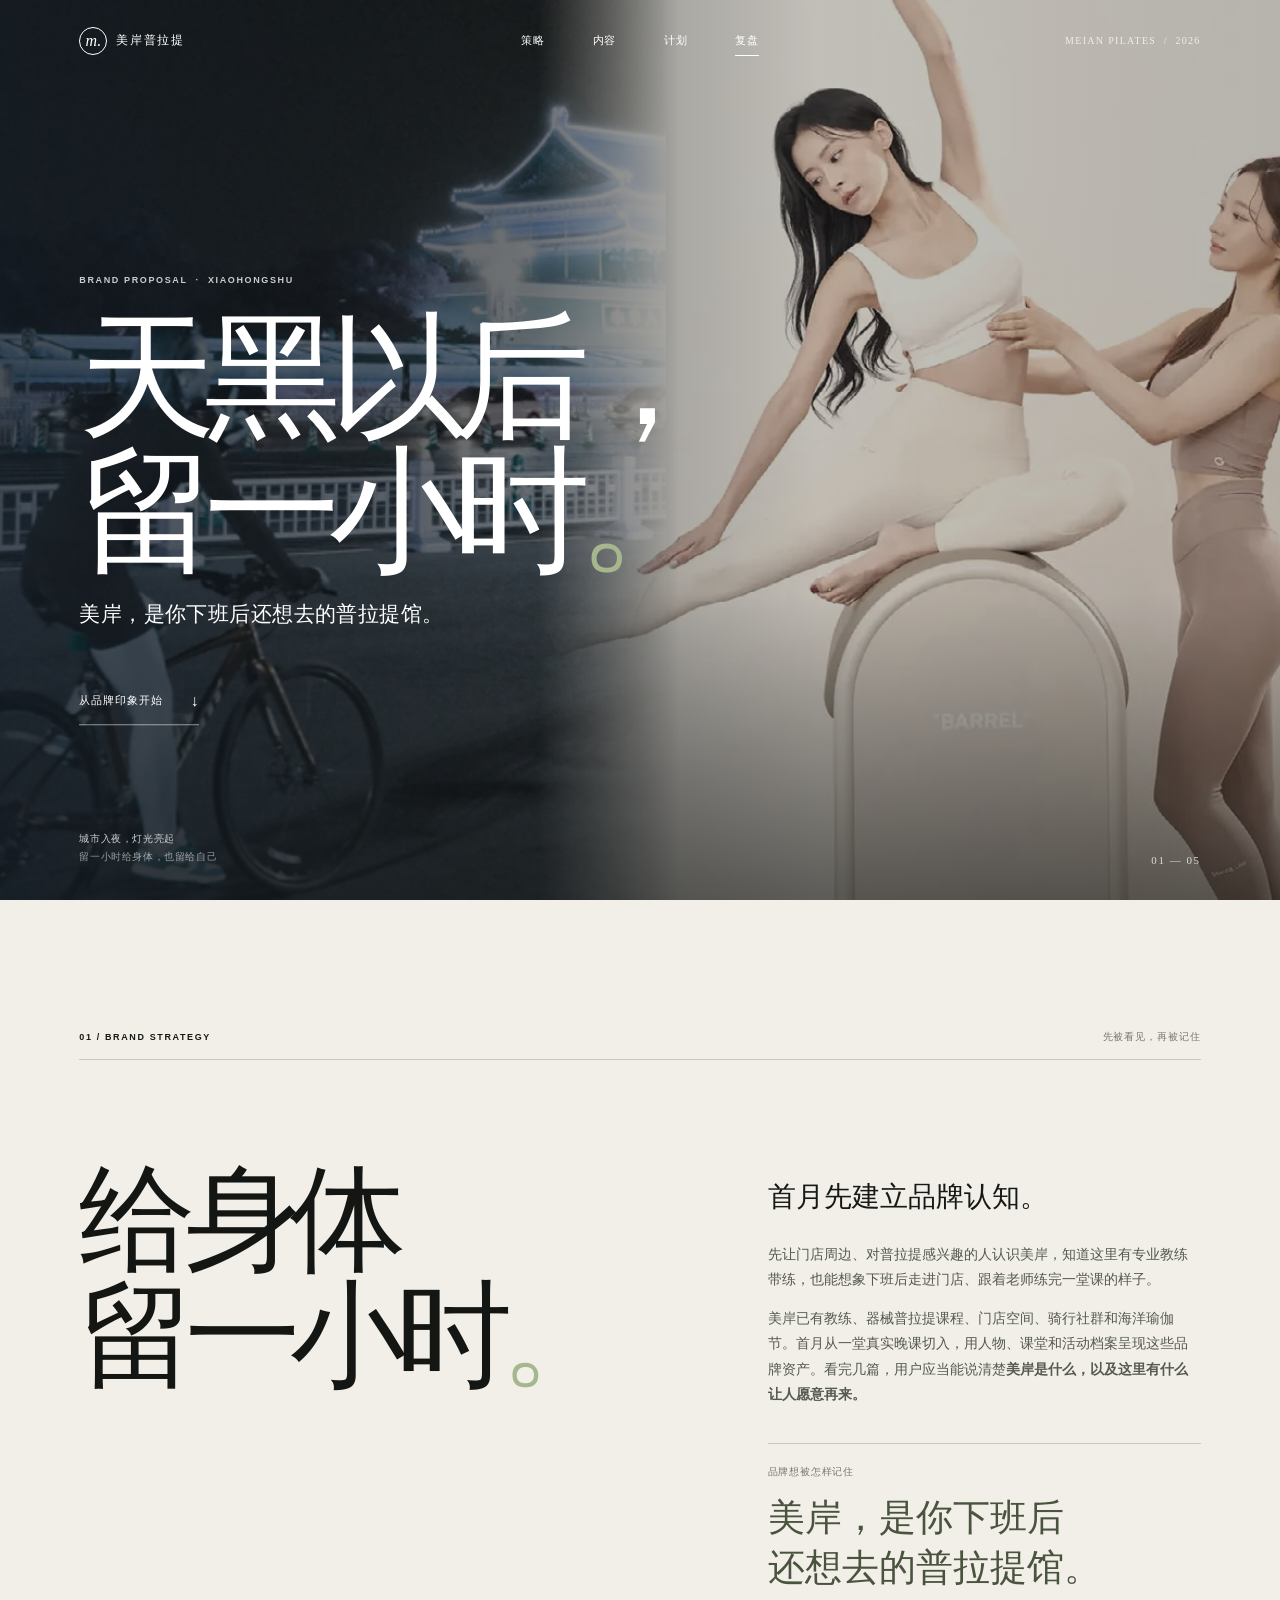
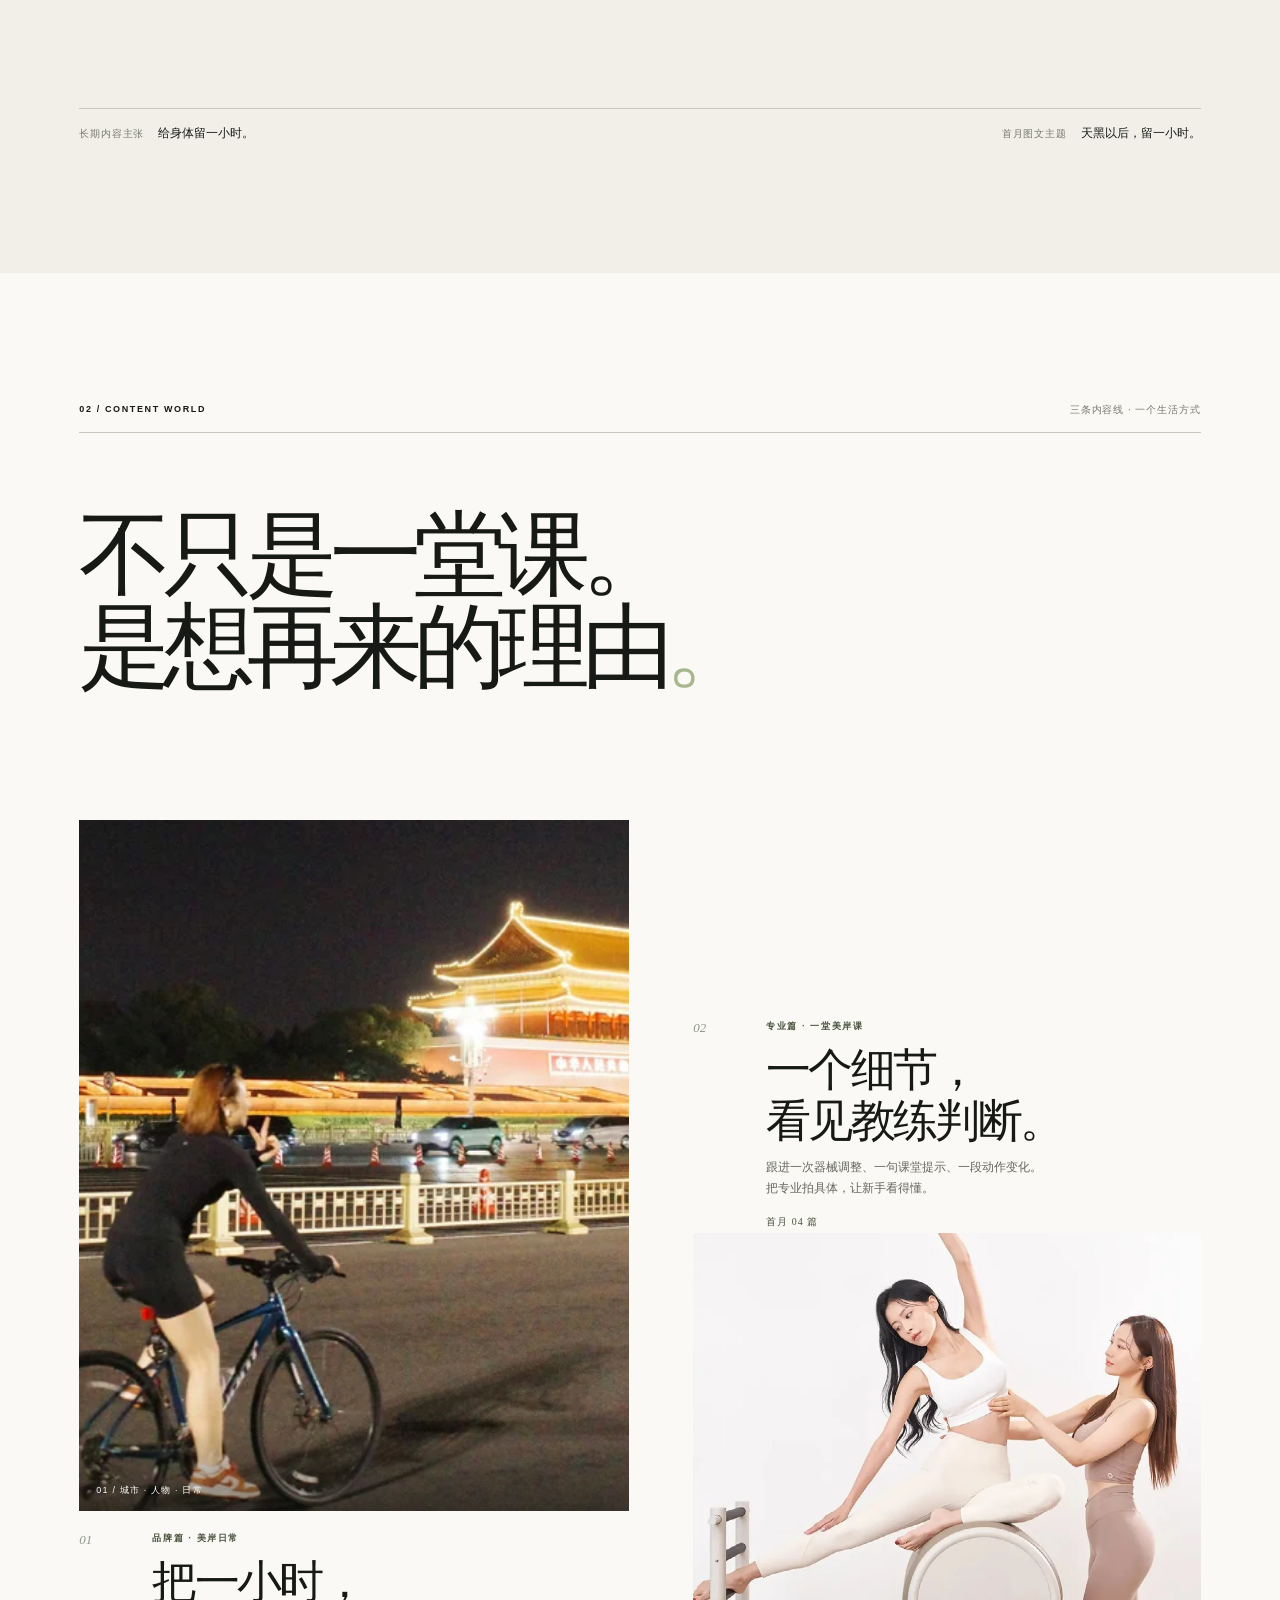
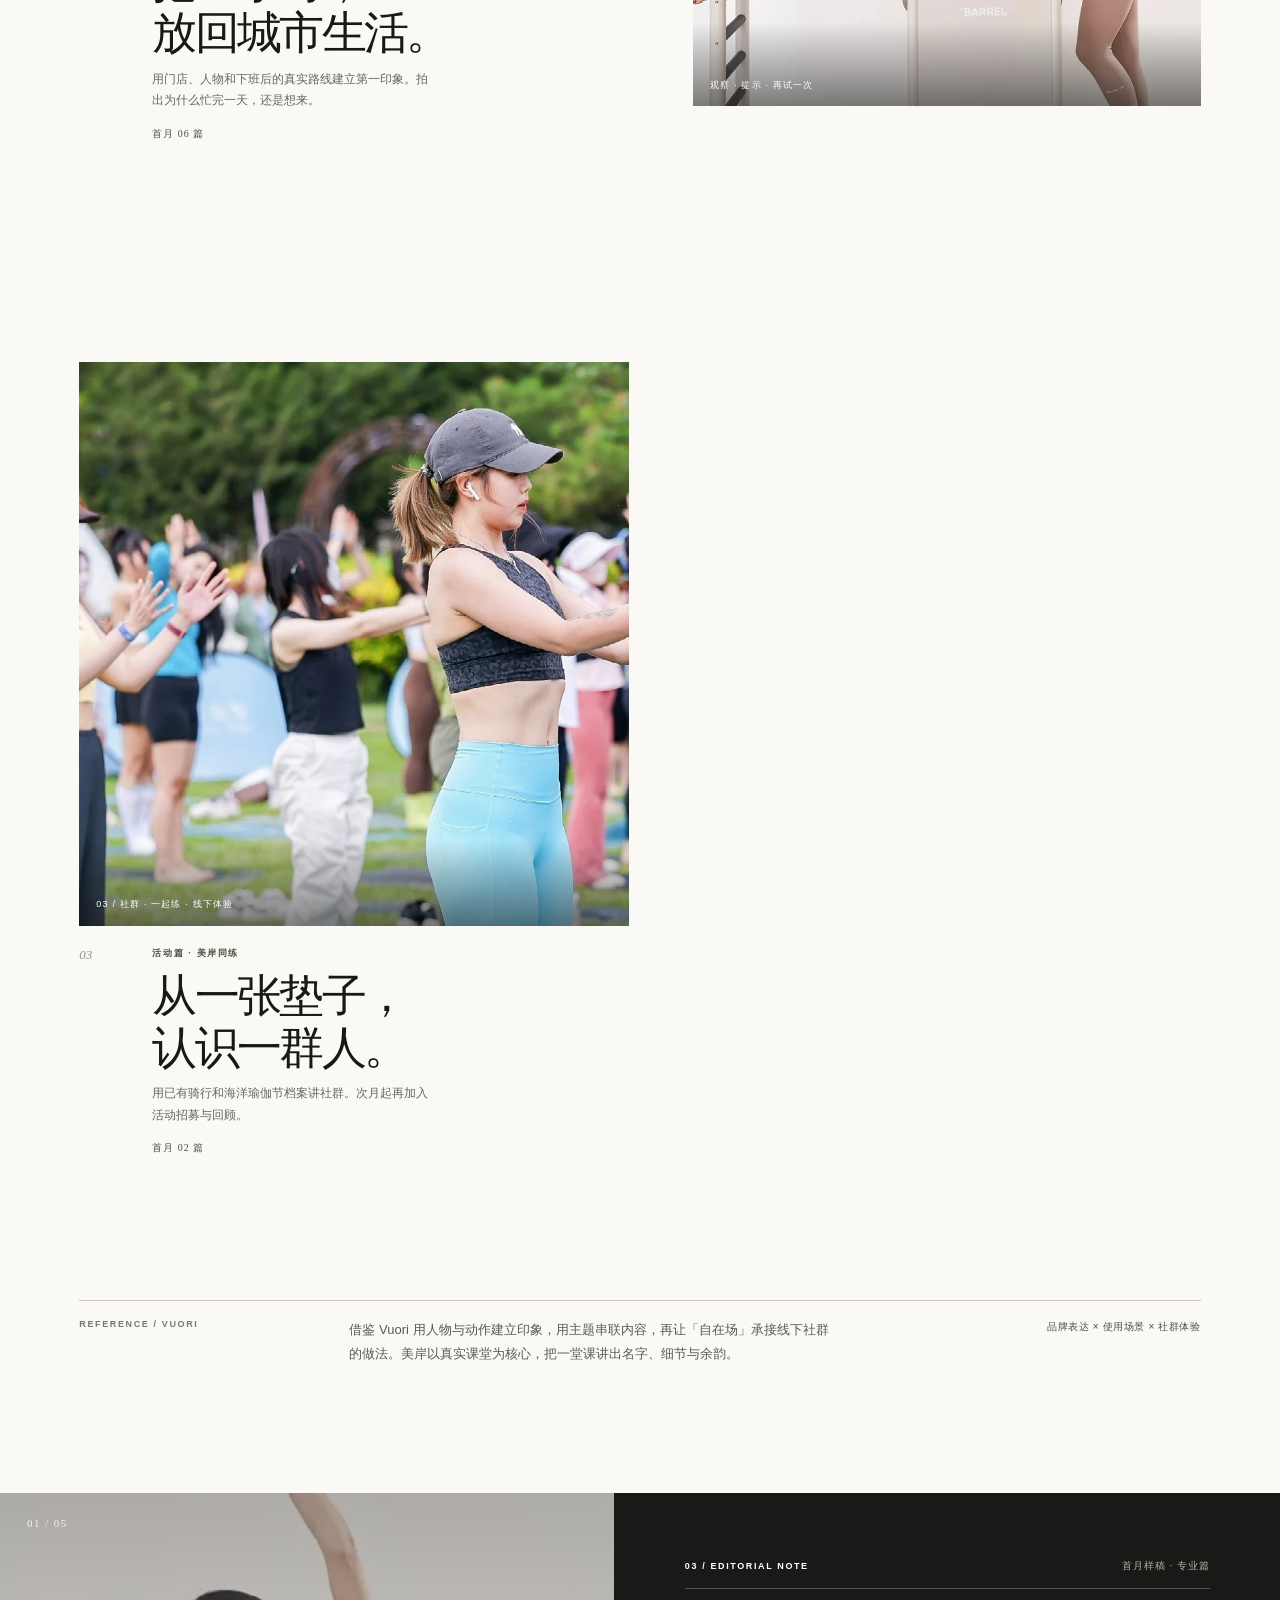
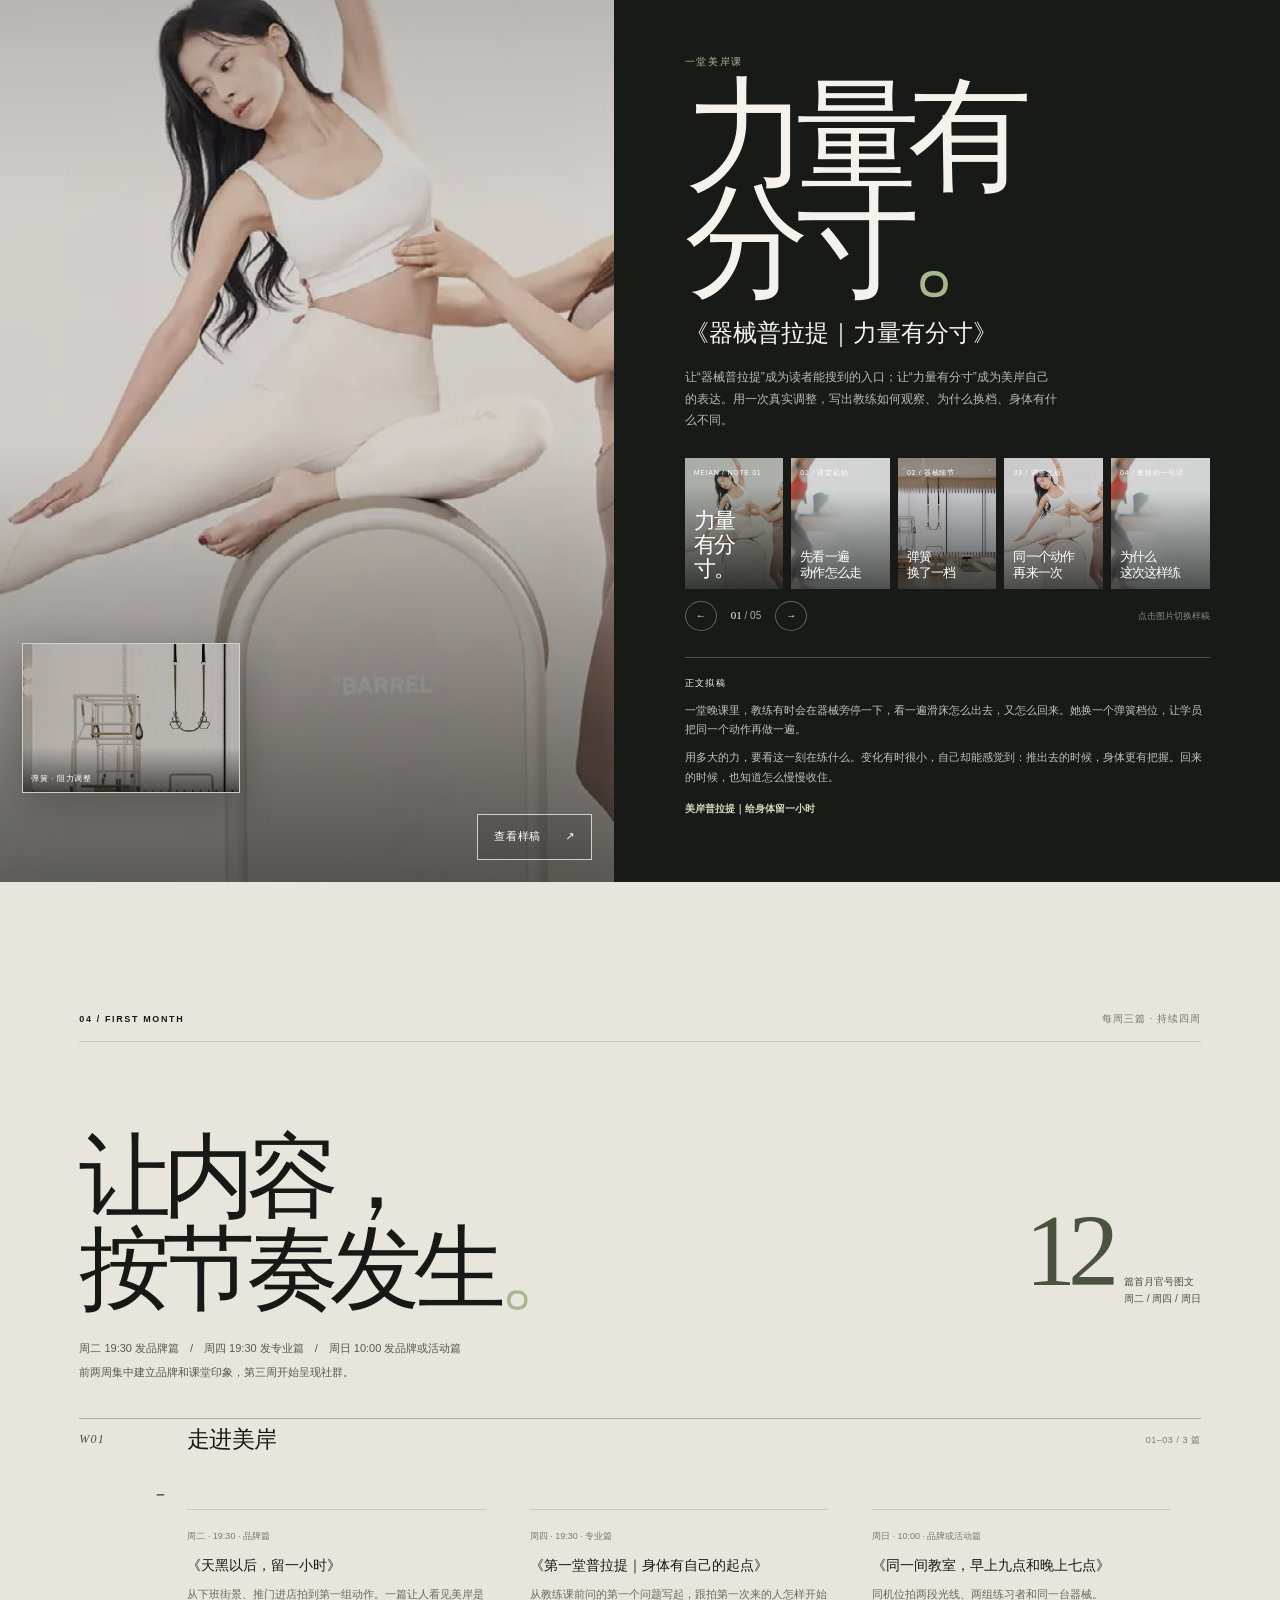
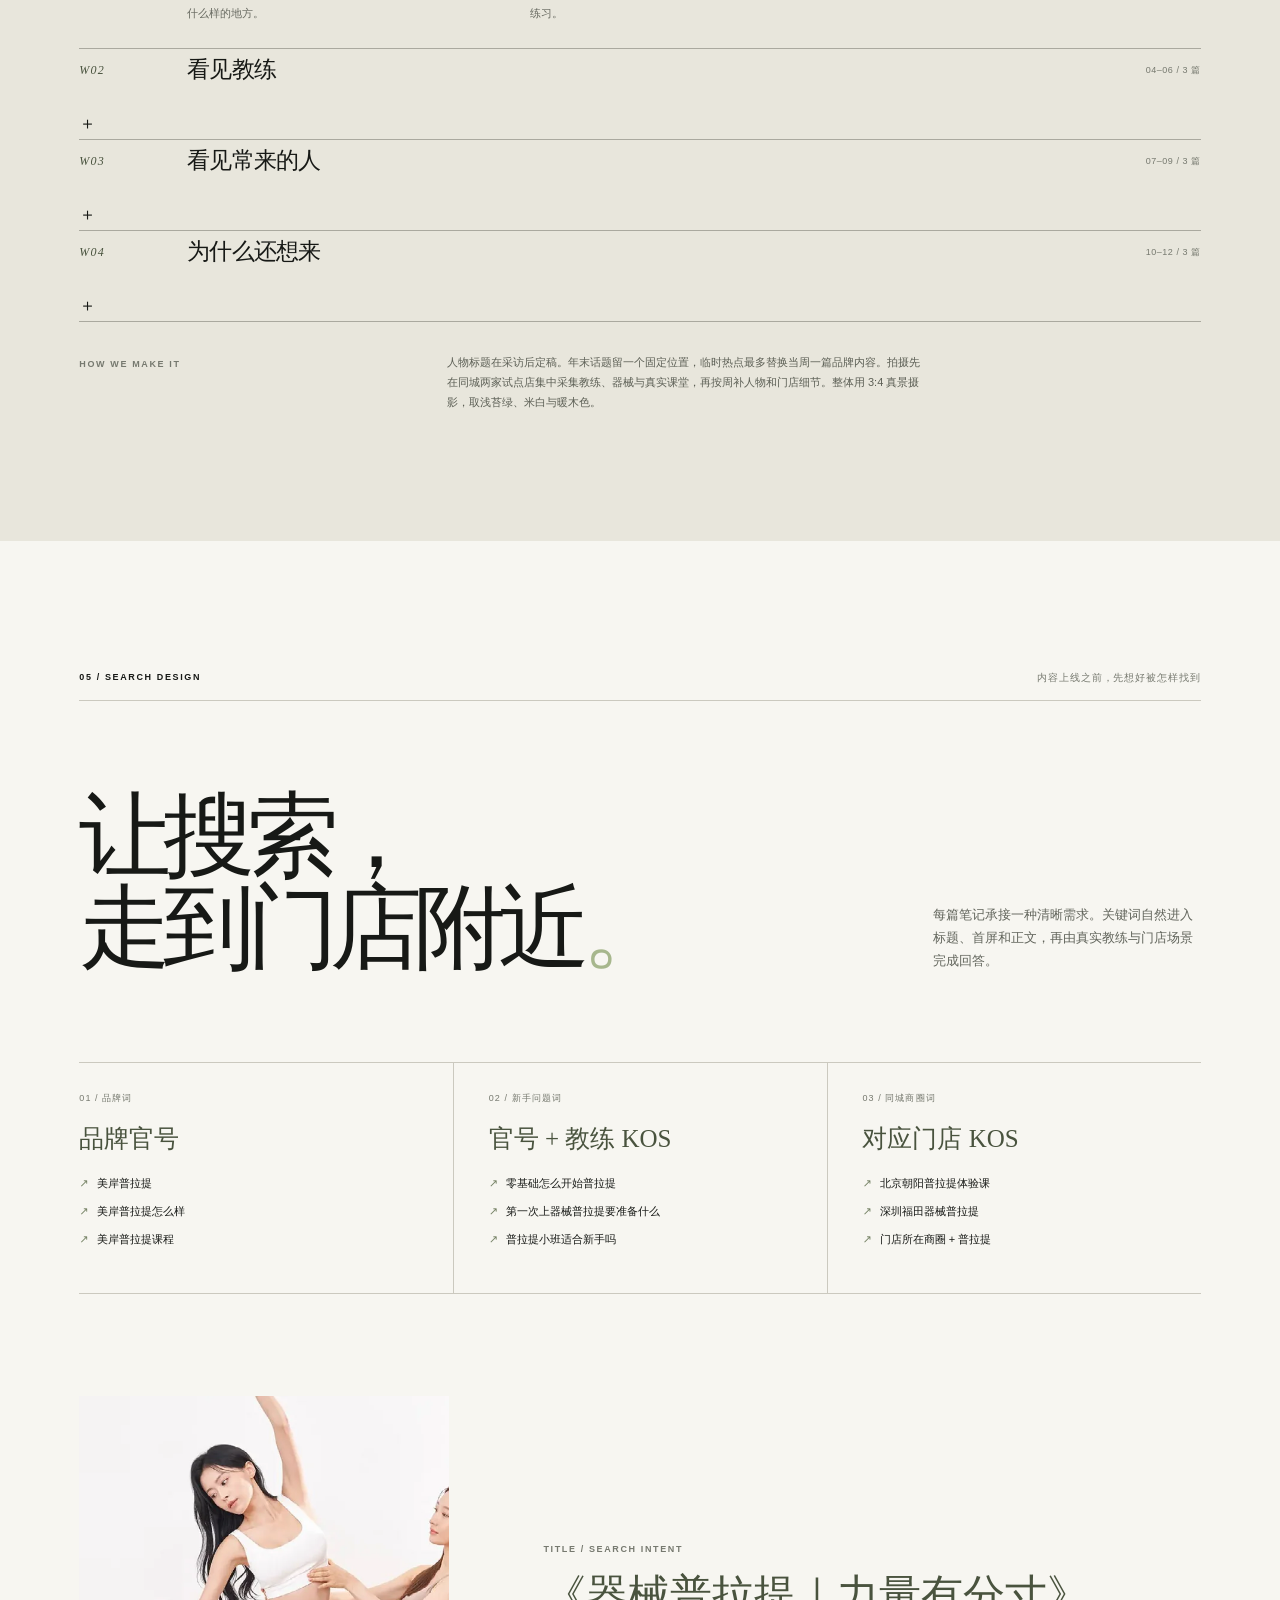
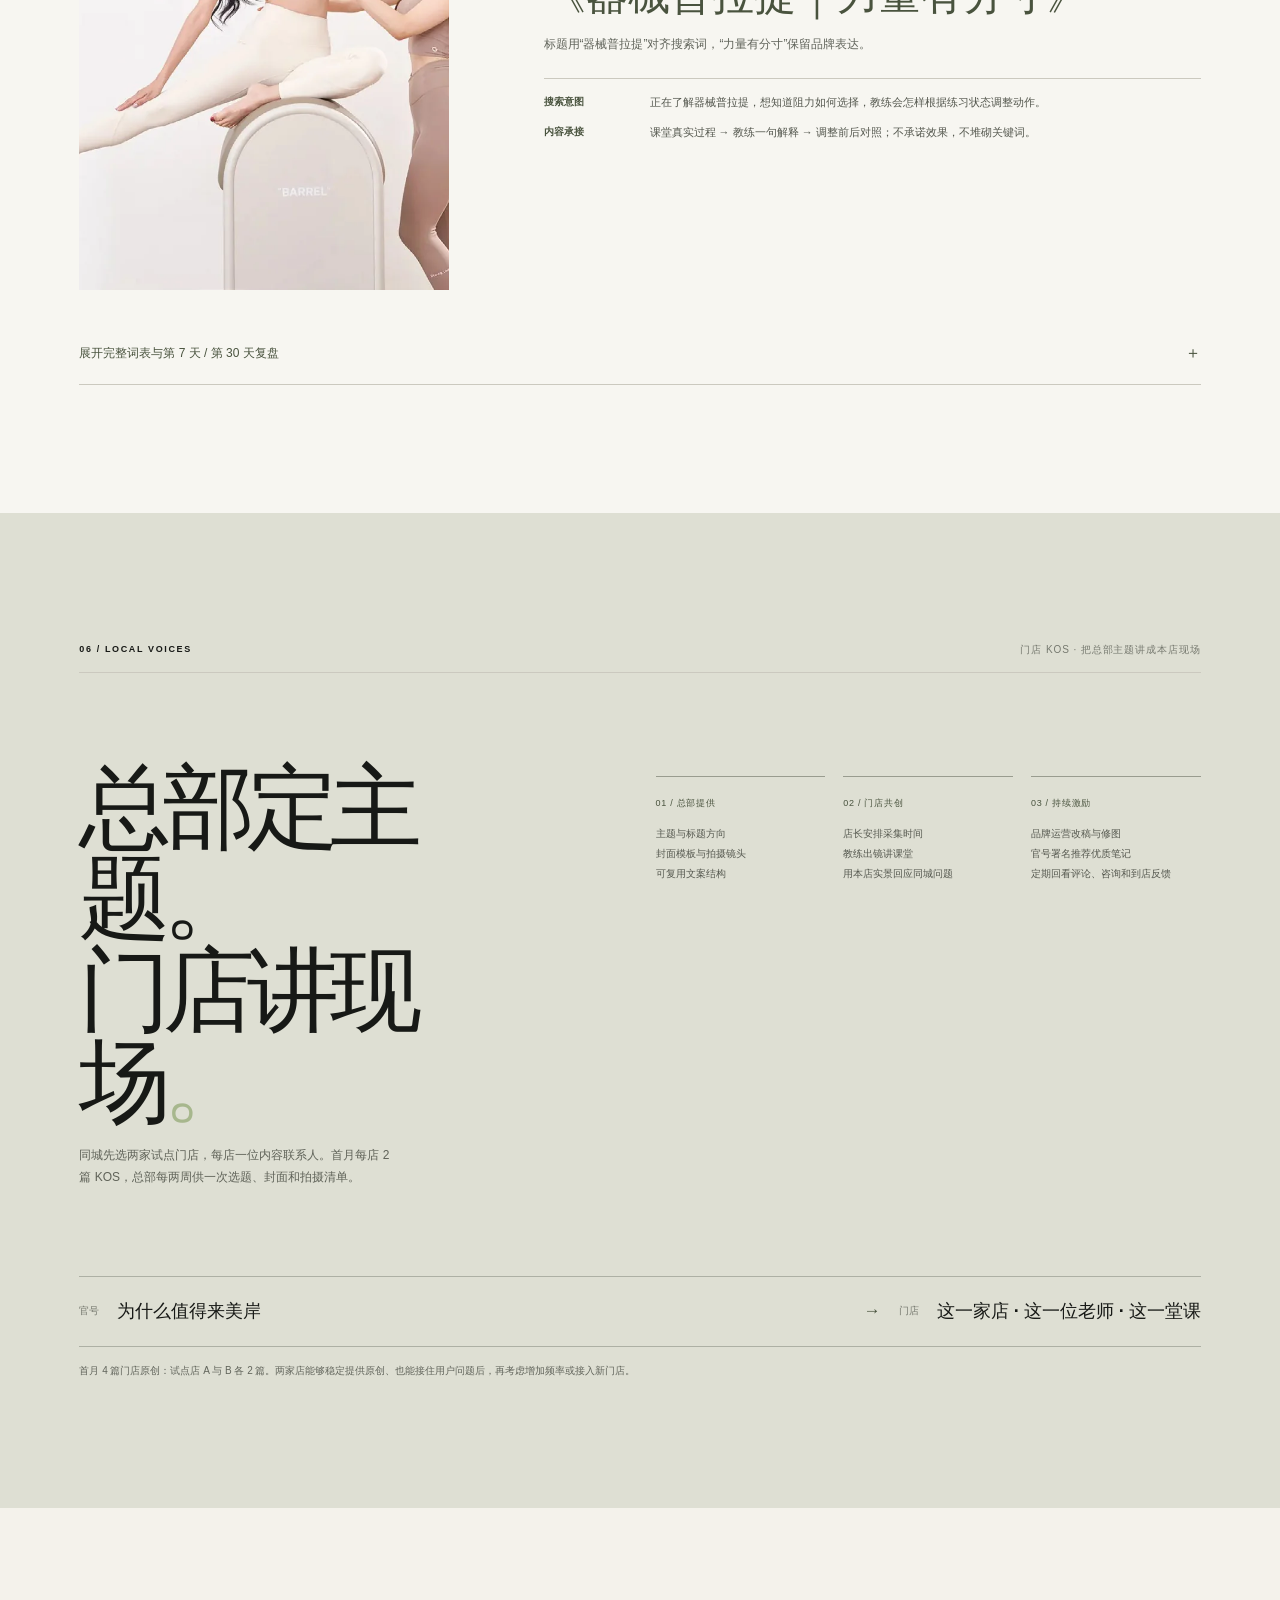
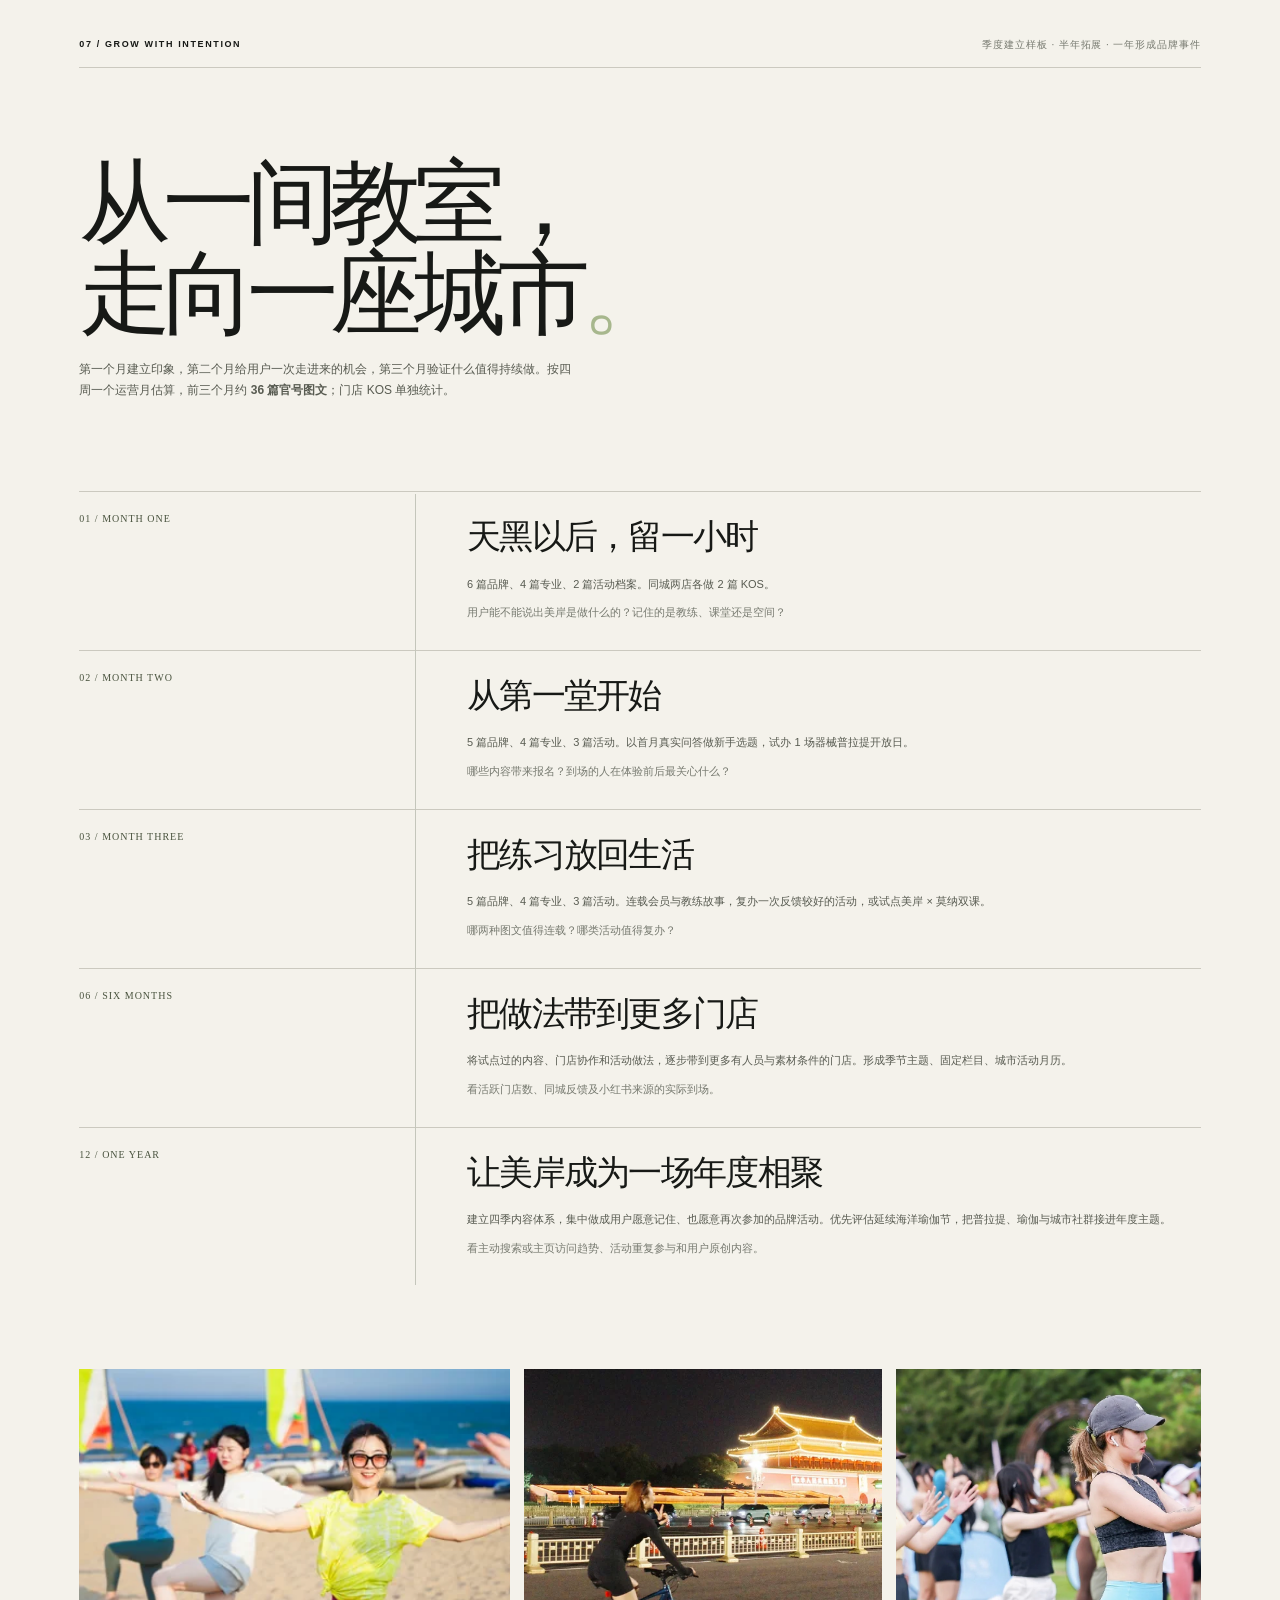
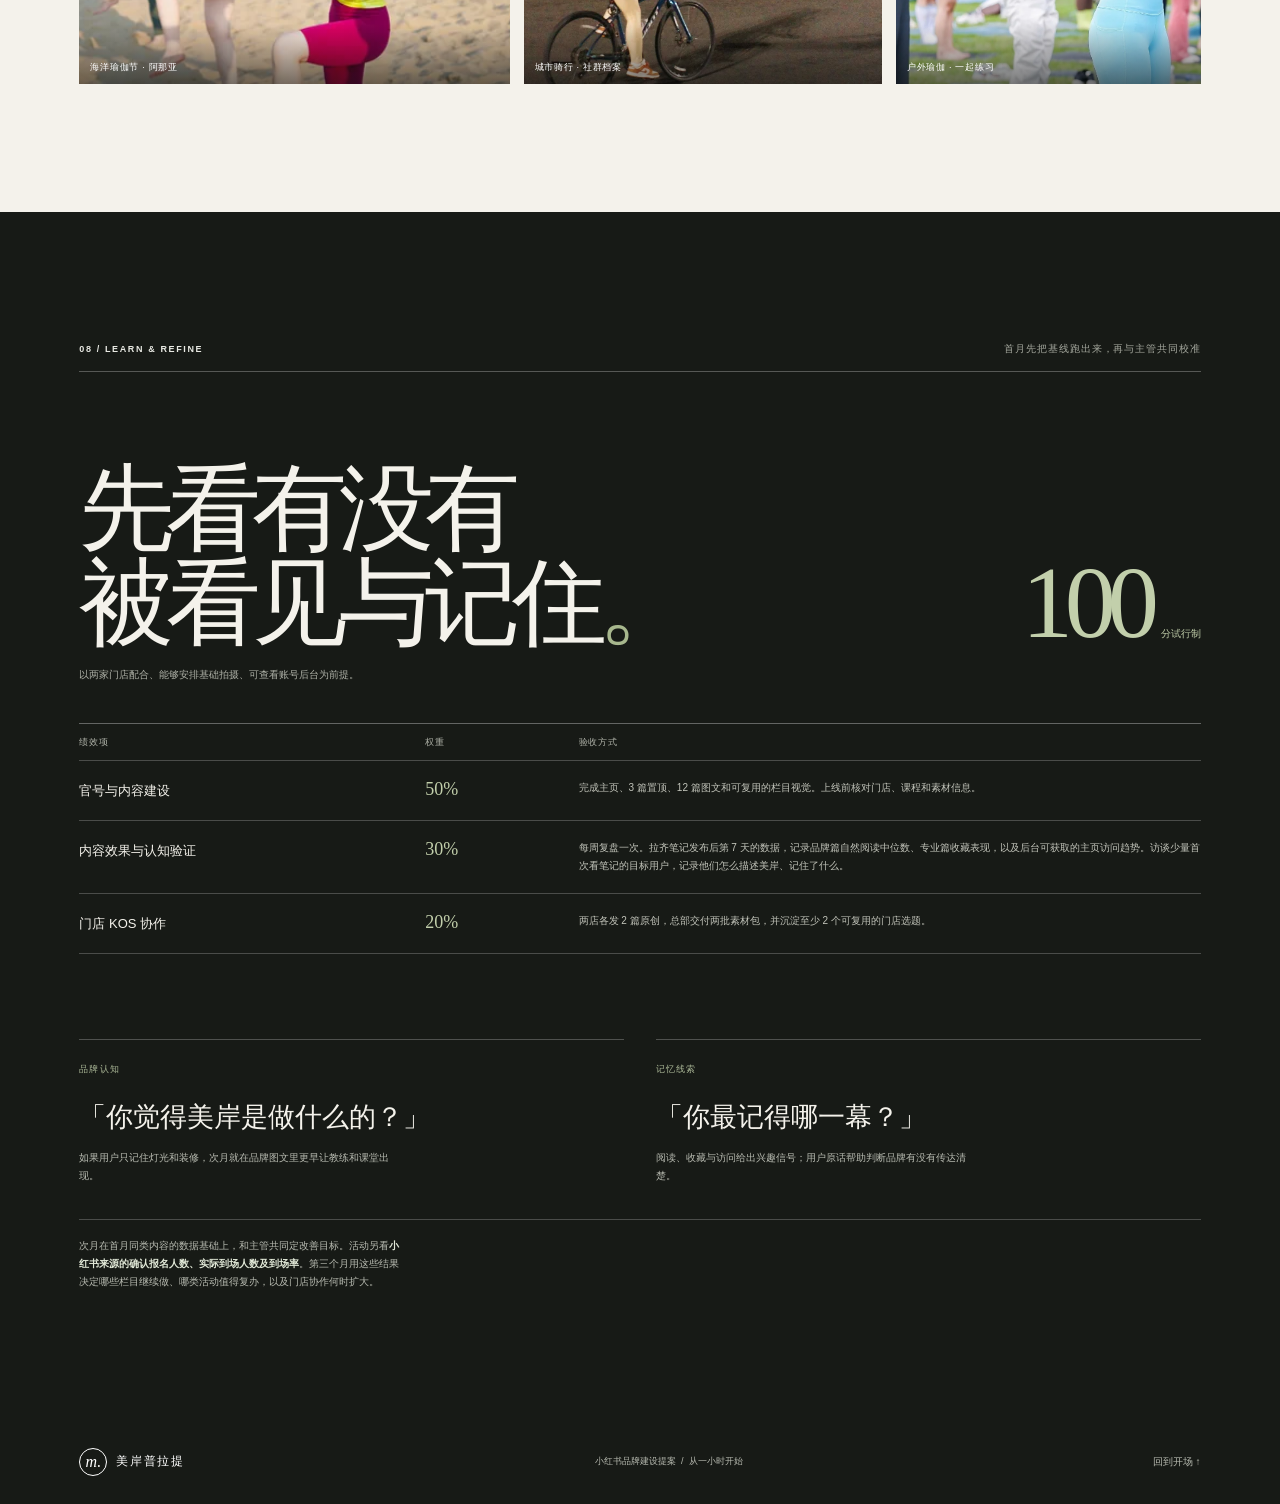
==== commit c87d4403: "Redesign Meian Xiaohongshu interview proposal" ====
--- a/meian-plan/index.html
+++ b/meian-plan/index.html
@@ -1,68 +1,109 @@
-<!doctype html>
-<html lang="zh-CN">
-<head>
-  <meta charset="utf-8">
-  <meta name="viewport" content="width=device-width, initial-scale=1, viewport-fit=cover">
-  <meta name="description" content="美岸普拉提小红书品牌建设计划书。首月内容方向、执行排期、季度计划与半年及一年规划。">
-  <meta name="theme-color" content="#f5f1e7">
-  <meta name="robots" content="noindex, nofollow">
-  <meta property="og:title" content="美岸普拉提｜小红书品牌建设计划书">
-  <meta property="og:description" content="天黑以后，留一小时。">
-  <title>美岸普拉提｜小红书品牌建设计划书</title>
-  <link rel="icon" href="data:image/svg+xml,%3Csvg xmlns='http://www.w3.org/2000/svg' viewBox='0 0 32 32'%3E%3Crect width='32' height='32' rx='8' fill='%23373f2d'/%3E%3Cpath d='M8 24V8l8 10 8-10v16' fill='none' stroke='%23f5f1e7' stroke-width='2'/%3E%3C/svg%3E">
-  <link rel="stylesheet" href="styles.css">
-  <script src="interactions.js" defer></script>
-</head>
-<body id="top">
-  <header class="site-header">
-    <div class="masthead wrap"><a class="wordmark" href="#top"><b>美岸普拉提</b><span lang="en">MEIAN PILATES</span></a><span class="document-title">小红书品牌建设计划书</span></div>
-    <nav class="navigation wrap" aria-label="计划书目录"><a href="#direction" aria-current="location">内容方向</a><a href="#execution">首月执行</a><a href="#search-layout">搜索布局</a><a href="#quarter">前三个月</a><a href="#horizon">半年与一年</a></nav>
-    <div class="reading-progress" aria-hidden="true"><span></span></div>
-  </header>
-  <main>
-    <section class="hero wrap reveal" aria-labelledby="hero-title">
-      <div class="hero-intro"><span class="folio">首月图文主题</span><h1 id="hero-title">天黑以后，<br>留一小时<span>。</span></h1><p>美岸，是你下班后还想去的普拉提馆。</p></div>
-      <figure class="hero-photo"><img class="" src="assets/studio.webp" alt="美岸普拉提场馆内的暖木饰面、白纱与普拉提器械" fetchpriority="high" decoding="async"><figcaption>美岸普拉提场馆<span>MEIAN PILATES</span></figcaption></figure>
-    </section>
-    <section class="chapter wrap reveal" aria-labelledby="direction">
-      <header class="chapter-heading" id="direction"><div class="folio"><span>01</span><span>品牌认知</span></div><h2>首月目标与内容方向</h2></header>
-      <div class="statement two-col"><p class="large-line">给身体<br>留一小时<span>。</span></p><div class="prose"><p>首月的首要任务是<strong>建立品牌认知</strong>。先让门店周边、对普拉提感兴趣的人认识美岸，知道这里有专业教练带练，也能想象下班后走进门店、跟着老师练完一堂课的样子。</p><p>美岸已有教练、器械普拉提课程、门店空间、骑行社群和海洋瑜伽节。首月从一堂真实晚课切入，用人物、课堂和活动档案呈现这些已有的品牌资产。用户看完几篇，应当能说清楚<strong>美岸是什么，以及这里有什么让人愿意再来</strong>。</p></div></div>
-      <div class="roles"><article class="role"><h3><strong>品牌篇 · 美岸日常</strong></h3><p>用门店、人物和城市生活建立第一印象，拍出为什么下班后还想来</p><span class="role-tag">人物 · 门店</span></article><article class="role"><h3><strong>专业篇 · 一堂美岸课</strong></h3><p>用一次教练判断、一个器械细节或一段课堂变化，让用户看懂美岸怎么带练</p><span class="role-tag">首月内容主线</span></article><article class="role"><h3><strong>活动篇 · 美岸同练</strong></h3><p>用已有骑行和海洋瑜伽节档案讲社群。次月起再加入新活动招募与回顾</p><span class="role-tag">社群档案</span></article></div>
-      <div class="benchmark two-col"><div class="benchmark-image"><img class="" src="assets/class.webp" alt="品牌书中的美岸普拉提小班课" loading="lazy" decoding="async"></div><div class="prose"><h3>对标 Vuori 的内容做法</h3><p>Vuori 公开主页上的内容能看出三条线。置顶笔记用人物和动作建立品牌印象，色彩和产品系列用季节、触感与使用场景讲功能，「自在场」则持续承接运动社群和线下体验。以浅蔷粉为例，同一个颜色既能拍成秋冬造型，也能放进晨间瑜伽、午后散步和朋友小聚，还可以延伸出体验官互动。</p><p>美岸借鉴的是<strong>用一个主题串起不同内容，以及用一句有态度的话给体验命名</strong>。比如，器械弹簧的调整可以写成《力量有分寸》。标题是美岸对练习的理解，内页拍出教练具体做了什么。首月按以下三个栏目执行：</p></div></div>
-    </section>
-    <section class="chapter execution reveal" aria-labelledby="execution">
-      <div class="wrap">
-        <header class="chapter-heading" id="execution"><div class="folio"><span>02</span><span>内容上线</span></div><h2>首月执行计划</h2></header>
-        <div class="two-col execution-intro"><div class="prose"><p><strong>0–1 阶段先把每周一篇官号专业图文做扎实。</strong>围绕新手入门、器械理解和教练判断，稳定回答“美岸怎么带练”。同步由门店 KOS 用真实门店、老师和课堂承接同城搜索与到店决策。</p></div><div class="stat"><strong>8</strong><span>篇首月共创图文</span></div></div>
-        <div class="schedule" aria-label="首月四周排期"><details class="week" open><summary><strong>第 1 周｜零基础先从哪里开始</strong></summary><ol><li><span class="slot">官号 · 专业图文</span><p><strong>《第一堂普拉提｜身体有自己的起点》</strong>。从教练课前问的第一个问题写起，跟拍第一次来的人怎样开始练习。对应“零基础怎么开始、第一次上课要准备什么”。</p></li><li><span class="slot">门店 KOS · 试点店 A</span><p>教练用本店真实课堂回应“第一次上课是什么流程”，带出门店位置与体验信息。</p></li></ol></details><details class="week"><summary><strong>第 2 周｜看懂器械与力量</strong></summary><ol><li><span class="slot">官号 · 专业图文</span><p><strong>《器械普拉提｜力量有分寸》</strong>。跟拍一次真实的弹簧调整，用教练的一句话说明为什么换档。对应“器械普拉提是什么、弹簧阻力怎么选”。</p></li><li><span class="slot">门店 KOS · 试点店 B</span><p>拍摄老师如何调整一次器械设置，以门店实景承接本店周边搜索。</p></li></ol></details><details class="week"><summary><strong>第 3 周｜同一课堂，不同步调</strong></summary><ol><li><span class="slot">官号 · 专业图文</span><p><strong>《美岸小班｜一起练，各有步调》</strong>。用同机位拍同一课堂里的两位学员，呈现教练给出的不同提示。对应“小班课适合零基础吗、教练会怎么调整”。</p></li><li><span class="slot">门店 KOS · 试点店 A</span><p>从店内小班课出发，讲清这家门店如何照顾不同练习节奏。</p></li></ol></details><details class="week"><summary><strong>第 4 周｜动作为什么要做小一点</strong></summary><ol><li><span class="slot">官号 · 专业图文</span><p><strong>《把动作做小一点》</strong>。拍教练给出提示、学员调整后再做一次，请教练解释这一次选择。用真实细节呈现专业度，避免泛讲功效。</p></li><li><span class="slot">门店 KOS · 试点店 B</span><p>用店内一次真实调整做月末补充，附上经核实的地址、营业时间与咨询方式。</p></li></ol></details></div>
-        <section class="search-layout" id="search-layout" aria-labelledby="search-title"><header class="chapter-heading"><div class="folio"><span>搜索入口</span><span>让需要的人找到美岸</span></div><h2 id="search-title">小红书搜索布局</h2></header><p class="search-lead">从“知道美岸”到“想来附近练”，每篇笔记只承接一类明确需求。词先进入标题、首屏和正文自然语境，再由真实门店内容补足地点与体验信息。</p>
-          <div class="keyword-grid"><article class="keyword-card"><span class="folio">01 / 品牌词</span><h3>让品牌被记住</h3><ul><li>美岸普拉提</li><li>美岸普拉提怎么样</li><li>美岸普拉提课程</li></ul><p class="account"><span>负责账号</span><strong>品牌官号</strong></p></article><article class="keyword-card"><span class="folio">02 / 新手问题词</span><h3>先回答顾虑</h3><ul><li>零基础怎么开始普拉提</li><li>第一次上器械普拉提要准备什么</li><li>普拉提小班适合新手吗</li></ul><p class="account"><span>负责账号</span><strong>官号讲方法 · 教练 KOS 讲课堂</strong></p></article><article class="keyword-card"><span class="folio">03 / 同城商圈词</span><h3>接住附近需求</h3><ul><li>北京朝阳普拉提体验课</li><li>深圳福田器械普拉提</li><li>门店所在商圈 + 普拉提</li></ul><p class="account"><span>负责账号</span><strong>对应门店 KOS</strong></p></article></div>
-          <div class="search-example"><div class="search-cover"><div class="sample-mat"><img src="assets/coaching.webp" alt="力量有分寸主题封面示意：教练与学员进行器械普拉提练习" loading="lazy" decoding="async"><div class="sample-cover-copy"><span>器械 · 控制 · 呼吸</span><p>力量<br>有分寸<span>。</span></p></div></div><p class="photo-note">3:4 封面 · 使用品牌书课堂素材</p></div><div class="search-copy"><span class="folio">标题示例 / 搜索承接</span><h3>《器械普拉提｜力量有分寸》</h3><p>用“器械普拉提”对齐明确搜索词；“力量有分寸”保留品牌表达。封面先吸引停留，正文解释教练为什么调整弹簧、练习者会感受到什么。</p><dl><dt>对应搜索意图</dt><dd>正在了解器械普拉提，想知道阻力如何选择、教练会怎样根据练习状态调整动作。</dd><dt>内容承接</dt><dd>课堂真实过程 → 教练一句解释 → 调整前后对照；不承诺效果，不堆砌关键词。</dd></dl></div></div>
-          <div class="search-volume"><span class="folio">首月执行量</span><strong>4 + 4</strong><p><b>4 篇官号专业图文</b><span>按上方第 1–4 周排期，每周 1 篇</span></p><i aria-hidden="true"></i><p><b>4 篇门店 KOS 图文</b><span>两家试点店各 2 篇，围绕同周主题提供本店现场版本</span></p></div>
-          <details class="search-details"><summary>展开完整词表与第 7 天 / 第 30 天复盘</summary><div class="search-detail-content"><div><h4>完整词表｜按搜索意图建词库</h4><ul><li><b>品牌：</b>美岸普拉提、美岸普拉提怎么样、美岸普拉提课程、美岸普拉提体验、MEIAN Pilates。</li><li><b>新手：</b>零基础怎么开始普拉提、第一次上器械普拉提要准备什么、器械普拉提是什么、普拉提小班适合新手吗、第一次普拉提穿什么。</li><li><b>课程问题：</b>器械普拉提弹簧阻力怎么选、教练怎么调整动作、普拉提一节课练什么、普拉提和瑜伽有什么不同。</li><li><b>同城商圈：</b>北京朝阳普拉提体验课、深圳福田器械普拉提、[实际门店所在区]普拉提、[实际商圈/商场]普拉提、[商圈]普拉提体验课。上线前以实际门店地址替换方括号词。</li></ul><p class="photo-note">实际搜索词以门店地址、账号后台可见搜索来源和用户提问持续校正。</p></div><div class="review-points"><h4>第 7 天｜看词有没有被内容接住</h4><p>检查 2 篇官号及首批 KOS 是否按计划发布；查看可获取的搜索来源、曝光、收藏、主页访问、评论与咨询。记录用户原话和实际出现的搜索词，标出“已覆盖 / 未覆盖 / 需改标题”，不因单篇低互动立即判定栏目无效。</p><h4>第 30 天｜决定保留什么、改什么</h4><p>按词组和账号汇总 4 篇官号 + 4 篇门店内容，对比搜索曝光或来源、收藏率、主页访问、有效咨询及门店反馈。选出能持续带来搜索访问或具体咨询的词，扩写为下月主题；有曝光无停留则改封面标题，有收藏无咨询则补门店与体验信息。后台若无搜索词明细，采用评论提问、私信问询和门店到店来源作定性补充。</p></div></div></details></section>
-        <div class="production prose"><p>人物标题在采访后定稿。<strong>年末话题已有一个固定位置，临时热点最多替换当周一篇品牌内容。</strong> 例如当地降温带起室内运动讨论，可以用门店当天拍到的街景和晚课，做《降温后的第一节晚课》。判断标准是同城用户确实在聊、门店有真实素材、选题能讲出一件关于美岸的事。</p><p><strong>主页与拍摄。</strong> 三篇置顶建议选首发品牌篇、第一堂课、以及最能体现教练专业的一篇。第一堂课图文的末页放经核实的门店与体验信息。拍摄先在同城两家试点店集中采集教练、器械和真实课堂，再按周补人物和门店细节。整体用 3:4 真景摄影，取品牌书里的浅苔绿、米白与暖木色。品牌篇用人物和空间撑画面，专业篇贴近动作和器械，活动篇保留户外和现场的光线。</p></div>
-        <article class="sample" aria-labelledby="sample-title">
-          <div class="sample-cover"><div class="sample-mat"><img class="" src="assets/coaching.webp" alt="品牌书中一对一普拉提带练画面" loading="lazy" decoding="async"><div class="sample-cover-copy"><span>首月图文样稿</span><p>力量<br>有分寸<span>。</span></p></div></div><p class="photo-note">品牌书课堂照片 · 版式示意</p></div>
-          <div class="sample-detail prose"><span class="folio">一堂美岸课</span><h3 id="sample-title">《器械普拉提｜力量有分寸》</h3><p>从品牌、专业、活动三个方向中，<strong>选专业篇做一篇完整样稿</strong>。这篇能同时呈现品牌标题、图文审美和美岸的课堂体验。</p><p><strong>封面</strong></p><p>教练的手伸向弹簧，暖光落在器械边缘，背景留出一点正在练习的人。封面只放五个字：<strong>力量有分寸</strong>。</p><ol class="storyboard"><li><span class="slot"><strong>第 2 页</strong></span><p>拍学员第一次做这个动作，交代这是晚课里的哪一组练习。</p></li><li><span class="slot"><strong>第 3 页</strong></span><p>拍教练调整弹簧的手。让读者先看到她改了哪里。</p></li><li><span class="slot"><strong>第 4 页</strong></span><p>同机位拍调整后的下一次动作，尽量保留滑床往返的细节。</p></li><li><span class="slot"><strong>第 5 页</strong></span><p>放教练的一句现场解释。只回答这一次为什么调、她想让这位学员感受到什么。</p></li></ol><h4>小红书正文拟稿</h4><blockquote><p>一堂晚课里，教练有时会在器械旁停一下，看一遍滑床怎么出去，又怎么回来。她换一个弹簧档位，让学员把同一个动作再做一遍。</p><p>用多大的力，要看这一刻在练什么。变化有时很小，自己却能感觉到：推出去的时候，身体更有把握。回来的时候，也知道怎么慢慢收住。</p><p><strong>美岸普拉提｜给身体留一小时</strong></p></blockquote><p class="photo-note">正式发布时，以教练确认的课堂细节和学员的真实感受定稿。</p></div>
-        </article>
-      </div>
-    </section>
-    <section class="chapter wrap reveal" aria-labelledby="quarter">
-      <header class="chapter-heading" id="quarter"><div class="folio"><span>03</span><span>从线上到门店</span></div><h2>前三个月计划</h2></header>
-      <div class="quarter-intro prose"><p><strong>第一个月建立印象，第二个月给用户一次走进来的机会，第三个月验证什么值得持续做。</strong>首月按 4 篇官号专业图文 + 4 篇门店 KOS 起步；第二、三月各约 12 篇官号图文。前三个月约 <strong>28 篇官号图文</strong>，门店 KOS 单独统计。</p></div>
-      <div class="timeline"><article class="month"><span class="folio"><strong>第 1 月</strong></span><div><h3><strong>天黑以后，留一小时</strong></h3><p>4 篇官号专业图文 + 4 篇门店 KOS；两家试点店各 2 篇</p><p class="month-question">用户能不能说出美岸是做什么的？记住的是教练、课堂还是空间？</p></div></article><article class="month"><span class="folio"><strong>第 2 月</strong></span><div><h3><strong>从第一堂开始</strong></h3><p>约 12 篇官号图文。以首月真实问答做新手选题，试办 1 场器械普拉提开放日</p><p class="month-question">哪些内容带来了报名？实际到场的人，在体验前后最关心什么？</p></div></article><article class="month"><span class="folio"><strong>第 3 月</strong></span><div><h3><strong>把练习放回生活</strong></h3><p>约 12 篇官号图文。连载会员与教练故事，复办一次反馈较好的活动，或试点美岸 × 莫纳双课</p><p class="month-question">哪两种图文值得长期连载？什么活动值得复办？哪套门店流程可以交给下一家？</p></div></article></div>
-      <div class="campaign two-col"><figure><img class="" src="assets/outdoor-class.webp" alt="美岸品牌书所载户外瑜伽活动中的集体练习" loading="lazy" decoding="async"><figcaption>美岸社群活动档案</figcaption></figure><div class="prose"><p><strong>第 2 月，把一次开放日做成一组内容。</strong> 提前 5–7 天发邀请，讲清楚谁带课、适合谁、怎么报名。活动前请教练回应一个真实顾虑，比如第一次来要不要提前准备。活动后 48 小时内发回顾，用课堂照片和参与者的实际提问完成收尾。品牌团队负责主题、内容和招募，店长与教练负责班额、接待和签到。用同一张表记录确认报名、实际到场和小红书来源。</p><p><strong>第 3 月，做出可以继续连载和复办的样板。</strong> 品牌篇挑两位常来练习的会员，分别从写字楼附近和社区型门店切入，讲她们如何给一堂课腾出时间。专业篇继续拍「一个课堂瞬间、一句教练解释」，从首月反馈最好的细节延伸。活动根据报名、到场及现场反馈决定复办开放日，或用一次普拉提 × 瑜伽双课验证跨品牌体验。<strong>季度末交付两套可连载的内容形式、一份门店共创手册和一场有完整记录的活动样板。</strong></p></div></div>
-      <div class="kos two-col"><h3>门店 KOS<br>怎么参与</h3><div class="prose"><p>同城先选两家试点门店，每店一位内容联系人。首月每店两篇，总部每两周供一次选题、封面和拍摄清单。<strong>官号写为什么值得来美岸，门店写这一家店、这一位老师、这一堂课。</strong> 例如官号发《力量有分寸》，门店可以由教练讲自己课上的一次具体调整，用各自的现场素材。</p><p>参与动力从排班和支持入手。店长留出采集时间，品牌运营负责改稿和修图。每月由官号署名推荐一两篇门店笔记，带着门店看真实评论和咨询。两家店能够稳定提供原创、也能接住用户问题后，再考虑增加发布频率或接入新门店。</p></div></div>
-    </section>
-    <section class="chapter horizon reveal" aria-labelledby="horizon">
-      <div class="wrap">
-        <header class="chapter-heading" id="horizon"><div class="folio"><span>04</span><span>长期建设</span></div><h2>半年与一年规划</h2></header>
-        <div class="milestones"><article class="milestone"><h3><strong>半年</strong></h3><p>将试点过的内容、门店协作和活动做法，逐步带到更多有人员与素材条件的门店</p><p>形成<strong>季节主题、固定栏目、城市活动月历</strong>。室内普拉提和瑜伽按门店条件滚动开展，骑行随季节安排。看活跃门店数、同城反馈及小红书来源的实际到场。</p></article><article class="milestone"><h3><strong>一年</strong></h3><p>建立四季内容体系，集中做成一个用户愿意记住、也愿意再次参加的品牌活动</p><p>优先评估延续海洋瑜伽节，把普拉提、瑜伽和城市社群接进同一个年度主题。条件成熟时再做跨城联动。复盘品牌相关主动搜索或主页访问趋势、活动重复参与和用户原创内容。</p></article></div>
-        <div class="archive"><figure><img class="" src="assets/night-ride.webp" alt="美岸骑行社群成员在北京夜间骑行" loading="lazy" decoding="async"><figcaption>骑行社群 · 北京</figcaption></figure><figure><img class="" src="assets/coast.webp" alt="美岸阿那亚海洋瑜伽节的现场练习者" loading="lazy" decoding="async"><figcaption>海洋瑜伽节 · 阿那亚</figcaption></figure></div>
-      </div>
-    </section>
-  </main>
-  <footer class="footer wrap"><span>美岸普拉提 · 小红书品牌建设计划书</span><a href="#top">回到开头 <span aria-hidden="true">↑</span></a></footer>
-</body>
-</html>
+<!doctype html>
+<html lang="zh-CN">
+<head>
+  <meta charset="utf-8">
+  <meta name="viewport" content="width=device-width, initial-scale=1, viewport-fit=cover">
+  <meta name="description" content="美岸普拉提小红书品牌建设计划：首月内容、搜索布局、门店共创与阶段复盘。">
+  <meta name="theme-color" content="#151714">
+  <meta name="robots" content="noindex, nofollow">
+  <meta property="og:title" content="美岸普拉提｜小红书品牌建设提案">
+  <meta property="og:description" content="天黑以后，留一小时。">
+  <title>美岸普拉提｜小红书品牌建设提案</title>
+  <link rel="icon" href="data:image/svg+xml,%3Csvg xmlns='http://www.w3.org/2000/svg' viewBox='0 0 32 32'%3E%3Crect width='32' height='32' rx='16' fill='%23a7b78d'/%3E%3Ctext x='16' y='22' text-anchor='middle' font-family='serif' font-size='18' fill='%23151714'%3Em%3C/text%3E%3C/svg%3E">
+  <link rel="stylesheet" href="styles.css">
+  <script src="interactions.js" defer></script>
+</head>
+<body id="top">
+  <header class="site-header">
+    <a class="wordmark" href="#top" aria-label="美岸普拉提，回到首页"><span class="mark">m.</span><span>美岸普拉提</span></a>
+    <nav class="navigation" aria-label="提案导航"><a href="#strategy">策略</a><a href="#content">内容</a><a href="#plan">计划</a><a href="#review">复盘</a></nav>
+    <span class="header-index">MEIAN PILATES&nbsp; / &nbsp;2026</span>
+  </header>
+  <main>
+    <section class="hero" aria-labelledby="hero-title">
+      <div class="hero-images" aria-hidden="true"><div class="hero-image hero-night"><img src="assets/night-ride.webp" alt="" fetchpriority="high"></div><div class="hero-image hero-room"><img src="assets/coaching.webp" alt="" fetchpriority="high"></div><div class="hero-tone"></div></div>
+      <div class="hero-copy"><p class="eyebrow light">BRAND PROPOSAL&nbsp; · &nbsp;XIAOHONGSHU</p><h1 id="hero-title">天黑以后，<br>留一小时<span>。</span></h1><p class="hero-subtitle">美岸，是你下班后还想去的普拉提馆。</p><a class="hero-link" href="#strategy"><span>从品牌印象开始</span><span aria-hidden="true">↓</span></a></div>
+      <p class="hero-caption">城市入夜，灯光亮起<br><span>留一小时给身体，也留给自己</span></p>
+      <span class="hero-count">01 — 05</span>
+    </section>
+
+    <section class="section strategy-section" id="strategy" aria-labelledby="strategy-title">
+      <div class="section-head"><p class="eyebrow">01 / BRAND STRATEGY</p><span>先被看见，再被记住</span></div>
+      <div class="strategy-layout"><h2 class="display-title" id="strategy-title">给身体<br>留一小时<span>。</span></h2><div class="strategy-copy"><p class="lead">首月先建立品牌认知。</p><p>先让门店周边、对普拉提感兴趣的人认识美岸，知道这里有专业教练带练，也能想象下班后走进门店、跟着老师练完一堂课的样子。</p><p>美岸已有教练、器械普拉提课程、门店空间、骑行社群和海洋瑜伽节。首月从一堂真实晚课切入，用人物、课堂和活动档案呈现这些品牌资产。看完几篇，用户应当能说清楚<strong>美岸是什么，以及这里有什么让人愿意再来。</strong></p><div class="brand-memory"><span>品牌想被怎样记住</span><strong>美岸，是你下班后<br>还想去的普拉提馆。</strong></div></div></div>
+      <div class="strategy-foot"><span>长期内容主张</span><strong>给身体留一小时。</strong><span class="line"></span><span>首月图文主题</span><strong>天黑以后，留一小时。</strong></div>
+    </section>
+
+    <section class="section content-section" id="content" aria-labelledby="content-title">
+      <div class="section-head"><p class="eyebrow">02 / CONTENT WORLD</p><span>三条内容线 · 一个生活方式</span></div>
+      <h2 class="display-title compact" id="content-title">不只是一堂课。<br>是想再来的理由<span>。</span></h2>
+      <div class="pillar-grid">
+        <article class="pillar pillar-brand reveal"><figure class="pillar-image tall"><img src="assets/night-ride.webp" alt="美岸骑行社群在城市夜色中同行" loading="lazy"><figcaption>01 / 城市 · 人物 · 日常</figcaption></figure><div class="pillar-copy"><span class="pillar-number">01</span><div><p class="eyebrow">品牌篇 · 美岸日常</p><h3>把一小时，<br>放回城市生活。</h3><p>用门店、人物和下班后的真实路线建立第一印象。拍出为什么忙完一天，还是想来。</p><span class="pillar-count">首月 06 篇</span></div></div></article>
+        <article class="pillar pillar-pro reveal"><div class="pillar-copy"><span class="pillar-number">02</span><div><p class="eyebrow">专业篇 · 一堂美岸课</p><h3>一个细节，<br>看见教练判断。</h3><p>跟进一次器械调整、一句课堂提示、一段动作变化。把专业拍具体，让新手看得懂。</p><span class="pillar-count">首月 04 篇</span></div></div><figure class="pillar-image wide"><img src="assets/coaching.webp" alt="品牌书中的教练一对一指导练习画面" loading="lazy"><figcaption>观察 · 提示 · 再试一次</figcaption></figure></article>
+        <article class="pillar pillar-event reveal"><figure class="pillar-image medium"><img src="assets/outdoor-class.webp" alt="美岸户外瑜伽社群活动" loading="lazy"><figcaption>03 / 社群 · 一起练 · 线下体验</figcaption></figure><div class="pillar-copy"><span class="pillar-number">03</span><div><p class="eyebrow">活动篇 · 美岸同练</p><h3>从一张垫子，<br>认识一群人。</h3><p>用已有骑行和海洋瑜伽节档案讲社群。次月起再加入活动招募与回顾。</p><span class="pillar-count">首月 02 篇</span></div></div></article>
+      </div>
+      <div class="benchmark-strip"><span class="eyebrow">REFERENCE / VUORI</span><p>借鉴 Vuori 用人物与动作建立印象，用主题串联内容，再让「自在场」承接线下社群的做法。美岸以真实课堂为核心，把一堂课讲出名字、细节与余韵。</p><span class="benchmark-sign">品牌表达 × 使用场景 × 社群体验</span></div>
+    </section>
+
+    <section class="sample-section" id="sample" aria-labelledby="sample-title">
+      <div class="sample-image"><img id="sample-hero-image" src="assets/coaching.webp" alt="品牌书中的教练与学员普拉提指导画面" loading="lazy"><div class="sample-image-shade"></div><span class="sample-image-index" id="sample-image-index">01 / 05</span><figure class="spring-detail"><img src="assets/studio.webp" alt="品牌书中的普拉提器械弹簧与木质器械细节" loading="lazy"><figcaption>弹簧 · 阻力调整</figcaption></figure><button class="sample-open" type="button" data-open-sample>查看样稿 <span aria-hidden="true">↗</span></button></div>
+      <div class="sample-content"><div class="section-head inverse"><p class="eyebrow">03 / EDITORIAL NOTE</p><span>首月样稿 · 专业篇</span></div><p class="sample-kicker">一堂美岸课</p><h2 id="sample-title">力量有<br>分寸<span>。</span></h2><h3>《器械普拉提｜力量有分寸》</h3><p class="sample-intro">让“器械普拉提”成为读者能搜到的入口；让“力量有分寸”成为美岸自己的表达。用一次真实调整，写出教练如何观察、为什么换档、身体有什么不同。</p>
+        <div class="carousel" aria-label="五页小红书图文样稿"><div class="carousel-track" id="carousel-track">
+          <button class="sample-card active" type="button" data-slide="0" data-src="assets/coaching.webp" data-alt="封面：教练指导普拉提动作" aria-label="查看第 1 页，力量有分寸封面"><span class="cover-type">MEIAN / NOTE 01</span><span class="cover-title">力量<br>有分寸。</span><span class="cover-hover">查看样稿 ↗</span><span class="cover-mobile">打开第 1 页</span></button>
+          <button class="sample-card" type="button" data-slide="1" data-src="assets/class.webp" data-alt="第 2 页：学员开始一组器械练习" aria-label="查看第 2 页，练习开始"><span class="cover-type">01 / 课堂起始</span><span class="cover-title small">先看一遍<br>动作怎么走</span><span class="cover-hover">查看样稿 ↗</span><span class="cover-mobile">打开第 2 页</span></button>
+          <button class="sample-card" type="button" data-slide="2" data-src="assets/studio.webp" data-alt="第 3 页：器械与弹簧细节" aria-label="查看第 3 页，器械细节"><span class="cover-type">02 / 器械细节</span><span class="cover-title small">弹簧<br>换了一档</span><span class="cover-hover">查看样稿 ↗</span><span class="cover-mobile">打开第 3 页</span></button>
+          <button class="sample-card" type="button" data-slide="3" data-src="assets/coaching.webp" data-alt="第 4 页：教练协助学员调整姿势" aria-label="查看第 4 页，调整之后"><span class="cover-type">03 / 调整之后</span><span class="cover-title small">同一个动作<br>再来一次</span><span class="cover-hover">查看样稿 ↗</span><span class="cover-mobile">打开第 4 页</span></button>
+          <button class="sample-card" type="button" data-slide="4" data-src="assets/class.webp" data-alt="第 5 页：教练解释这次课堂选择" aria-label="查看第 5 页，教练的一句话"><span class="cover-type">04 / 教练的一句话</span><span class="cover-title small">为什么<br>这次这样练</span><span class="cover-hover">查看样稿 ↗</span><span class="cover-mobile">打开第 5 页</span></button>
+        </div><div class="carousel-controls"><button type="button" id="slide-prev" aria-label="上一页">←</button><span><b id="carousel-number">01</b> / 05</span><button type="button" id="slide-next" aria-label="下一页">→</button><span class="carousel-hint">点击图片切换样稿</span></div></div>
+        <div class="sample-note-copy"><span>正文拟稿</span><p>一堂晚课里，教练有时会在器械旁停一下，看一遍滑床怎么出去，又怎么回来。她换一个弹簧档位，让学员把同一个动作再做一遍。</p><p>用多大的力，要看这一刻在练什么。变化有时很小，自己却能感觉到：推出去的时候，身体更有把握。回来的时候，也知道怎么慢慢收住。</p><strong>美岸普拉提｜给身体留一小时</strong></div>
+      </div>
+    </section>
+
+    <section class="section plan-section" id="plan" aria-labelledby="plan-title">
+      <div class="section-head"><p class="eyebrow">04 / FIRST MONTH</p><span>每周三篇 · 持续四周</span></div>
+      <div class="plan-heading"><h2 class="display-title compact" id="plan-title">让内容，<br>按节奏发生<span>。</span></h2><div class="plan-stat"><strong>12</strong><span>篇首月官号图文<br>周二 / 周四 / 周日</span></div></div>
+      <p class="plan-cadence">周二 19:30 发品牌篇　/　周四 19:30 发专业篇　/　周日 10:00 发品牌或活动篇<br>前两周集中建立品牌和课堂印象，第三周开始呈现社群。</p>
+      <div class="schedule">
+        <details class="week" open><summary><span class="week-num">W01</span><span>走进美岸</span><span class="week-meta">01–03 / 3 篇</span></summary><div class="week-posts"><article><span>周二 · 19:30 · 品牌篇</span><h3>《天黑以后，留一小时》</h3><p>从下班街景、推门进店拍到第一组动作。一篇让人看见美岸是什么样的地方。</p></article><article><span>周四 · 19:30 · 专业篇</span><h3>《第一堂普拉提｜身体有自己的起点》</h3><p>从教练课前问的第一个问题写起，跟拍第一次来的人怎样开始练习。</p></article><article><span>周日 · 10:00 · 品牌或活动篇</span><h3>《同一间教室，早上九点和晚上七点》</h3><p>同机位拍两段光线、两组练习者和同一台器械。</p></article></div></details>
+        <details class="week"><summary><span class="week-num">W02</span><span>看见教练</span><span class="week-meta">04–06 / 3 篇</span></summary><div class="week-posts"><article><span>周二 · 19:30 · 品牌篇</span><h3>《做了教练以后，她还在跟谁学？》</h3><p>请一位有真实互练或学习经历的教练出镜，拍她如何听反馈，再把所学带回课堂。</p></article><article><span>周四 · 19:30 · 专业篇</span><h3>《器械普拉提｜力量有分寸》</h3><p>跟拍一次真实的弹簧调整，用教练的一句话说明为什么换档。</p></article><article><span>周日 · 10:00 · 品牌或活动篇</span><h3>《今年，哪一小时想留到明年？》</h3><p>借年末盘点，记录会员或教练真实想留给自己的时刻，把同一个问题留给读者。</p></article></div></details>
+        <details class="week"><summary><span class="week-num">W03</span><span>看见常来的人</span><span class="week-meta">07–09 / 3 篇</span></summary><div class="week-posts"><article><span>周二 · 19:30 · 品牌篇</span><h3>《周三晚上七点，她有自己的安排》</h3><p>跟拍一位确实常来固定晚课的会员，从她的下班路线讲到为什么愿意空出这一晚。</p></article><article><span>周四 · 19:30 · 专业篇</span><h3>《美岸小班｜一起练，各有步调》</h3><p>用同机位拍同一课堂里的两位学员，呈现教练给出的不同提示。</p></article><article><span>周日 · 10:00 · 品牌或活动篇</span><h3>《那次夜骑，我们在哪里停了车？》</h3><p>从骑行档案里选一站，借参与者记得的一个细节讲清楚这群人怎样一起度过周末。</p></article></div></details>
+        <details class="week"><summary><span class="week-num">W04</span><span>为什么还想来</span><span class="week-meta">10–12 / 3 篇</span></summary><div class="week-posts"><article><span>周二 · 19:30 · 品牌篇</span><h3>《下课以后，有人还想坐一会儿》</h3><p>从课程结束开始拍。喝水、聊两句、翻下周课表，用真实的课后片刻回应首篇。</p></article><article><span>周四 · 19:30 · 专业篇</span><h3>《把动作做小一点》</h3><p>拍教练在某个动作上给出提示、学员调整后再做一次，请教练解释这个当下的选择。</p></article><article><span>周日 · 10:00 · 品牌或活动篇</span><h3>《如果教室没有屋顶》</h3><p>从阿那亚海洋瑜伽节的海边宽景翻到垫子、衣角和人的表情，让参与者的视角带出活动。</p></article></div></details>
+      </div>
+      <div class="production-note"><span class="eyebrow">HOW WE MAKE IT</span><p>人物标题在采访后定稿。年末话题留一个固定位置，临时热点最多替换当周一篇品牌内容。拍摄先在同城两家试点店集中采集教练、器械与真实课堂，再按周补人物和门店细节。整体用 3:4 真景摄影，取浅苔绿、米白与暖木色。</p></div>
+    </section>
+
+    <section class="section search-section" id="search" aria-labelledby="search-title">
+      <div class="section-head"><p class="eyebrow">05 / SEARCH DESIGN</p><span>内容上线之前，先想好被怎样找到</span></div>
+      <div class="search-title-row"><h2 class="display-title compact" id="search-title">让搜索，<br>走到门店附近<span>。</span></h2><p>每篇笔记承接一种清晰需求。关键词自然进入标题、首屏和正文，再由真实教练与门店场景完成回答。</p></div>
+      <div class="keyword-grid"><article><span>01 / 品牌词</span><h3>品牌官号</h3><ul><li>美岸普拉提</li><li>美岸普拉提怎么样</li><li>美岸普拉提课程</li></ul></article><article><span>02 / 新手问题词</span><h3>官号 + 教练 KOS</h3><ul><li>零基础怎么开始普拉提</li><li>第一次上器械普拉提要准备什么</li><li>普拉提小班适合新手吗</li></ul></article><article><span>03 / 同城商圈词</span><h3>对应门店 KOS</h3><ul><li>北京朝阳普拉提体验课</li><li>深圳福田器械普拉提</li><li>门店所在商圈 + 普拉提</li></ul></article></div>
+      <div class="search-example"><figure><img src="assets/coaching.webp" alt="《力量有分寸》封面示意，品牌书中的教练与学员课堂画面" loading="lazy"><figcaption>3:4 封面方向 · 品牌书课堂素材</figcaption></figure><div><p class="eyebrow">TITLE / SEARCH INTENT</p><h3>《器械普拉提｜力量有分寸》</h3><p>标题用“器械普拉提”对齐搜索词，“力量有分寸”保留品牌表达。</p><dl><dt>搜索意图</dt><dd>正在了解器械普拉提，想知道阻力如何选择，教练会怎样根据练习状态调整动作。</dd><dt>内容承接</dt><dd>课堂真实过程 → 教练一句解释 → 调整前后对照；不承诺效果，不堆砌关键词。</dd></dl></div></div>
+      <details class="keyword-detail"><summary>展开完整词表与第 7 天 / 第 30 天复盘</summary><div class="keyword-detail-body"><div><h3>完整词表</h3><p><b>品牌：</b>美岸普拉提、美岸普拉提怎么样、美岸普拉提课程、美岸普拉提体验、MEIAN Pilates。</p><p><b>新手：</b>零基础怎么开始普拉提、第一次上器械普拉提要准备什么、器械普拉提是什么、普拉提小班适合新手吗、第一次普拉提穿什么。</p><p><b>课程问题：</b>器械普拉提弹簧阻力怎么选、教练怎么调整动作、普拉提一节课练什么、普拉提和瑜伽有什么不同。</p><p><b>同城商圈：</b>北京朝阳普拉提体验课、深圳福田器械普拉提、[门店所在区]普拉提、[实际商圈/商场]普拉提、[商圈]普拉提体验课。上线前用实际门店地址替换方括号词。</p></div><div><h3>第 7 天｜检查内容有没有接住搜索</h3><p>检查已发布笔记的搜索来源或曝光、收藏、主页访问、评论与咨询；记录用户原话和实际搜索词，标注已覆盖、未覆盖或需改标题。初期样本少，不以单篇低互动判定栏目无效。</p><h3>第 30 天｜按词组决定下月选题</h3><p>汇总搜索来源、曝光、收藏率、主页访问、有效咨询及门店反馈。保留持续带来搜索访问或具体咨询的词；有曝光无停留则改封面标题，有收藏无咨询则补门店与体验信息。后台若没有搜索词明细，以评论、私信和到店来源补充判断。</p></div></div></details>
+    </section>
+
+    <section class="section kos-section" id="kos" aria-labelledby="kos-title">
+      <div class="section-head"><p class="eyebrow">06 / LOCAL VOICES</p><span>门店 KOS · 把总部主题讲成本店现场</span></div>
+      <div class="kos-layout"><div><h2 class="display-title compact" id="kos-title">总部定主题。<br>门店讲现场<span>。</span></h2><p class="kos-intro">同城先选两家试点门店，每店一位内容联系人。首月每店 2 篇 KOS，总部每两周供一次选题、封面和拍摄清单。</p></div><div class="kos-flow"><article><span>01 / 总部提供</span><p>主题与标题方向<br>封面模板与拍摄镜头<br>可复用文案结构</p></article><article><span>02 / 门店共创</span><p>店长安排采集时间<br>教练出镜讲课堂<br>用本店实景回应同城问题</p></article><article><span>03 / 持续激励</span><p>品牌运营改稿与修图<br>官号署名推荐优质笔记<br>定期回看评论、咨询和到店反馈</p></article></div></div>
+      <div class="kos-principle"><span>官号</span><strong>为什么值得来美岸</strong><span>→</span><span>门店</span><strong>这一家店 · 这一位老师 · 这一堂课</strong></div><p class="kos-footnote">首月 4 篇门店原创：试点店 A 与 B 各 2 篇。两家店能够稳定提供原创、也能接住用户问题后，再考虑增加频率或接入新门店。</p>
+    </section>
+
+    <section class="section timeline-section" aria-labelledby="timeline-title">
+      <div class="section-head"><p class="eyebrow">07 / GROW WITH INTENTION</p><span>季度建立样板 · 半年拓展 · 一年形成品牌事件</span></div>
+      <h2 class="display-title compact" id="timeline-title">从一间教室，<br>走向一座城市<span>。</span></h2>
+      <p class="timeline-intro">第一个月建立印象，第二个月给用户一次走进来的机会，第三个月验证什么值得持续做。按四周一个运营月估算，前三个月约 <strong>36 篇官号图文</strong>；门店 KOS 单独统计。</p>
+      <div class="timeline-list"><article><span class="timeline-date">01 / MONTH ONE</span><div><h3>天黑以后，留一小时</h3><p>6 篇品牌、4 篇专业、2 篇活动档案。同城两店各做 2 篇 KOS。</p><em>用户能不能说出美岸是做什么的？记住的是教练、课堂还是空间？</em></div></article><article><span class="timeline-date">02 / MONTH TWO</span><div><h3>从第一堂开始</h3><p>5 篇品牌、4 篇专业、3 篇活动。以首月真实问答做新手选题，试办 1 场器械普拉提开放日。</p><em>哪些内容带来报名？到场的人在体验前后最关心什么？</em></div></article><article><span class="timeline-date">03 / MONTH THREE</span><div><h3>把练习放回生活</h3><p>5 篇品牌、4 篇专业、3 篇活动。连载会员与教练故事，复办一次反馈较好的活动，或试点美岸 × 莫纳双课。</p><em>哪两种图文值得连载？哪类活动值得复办？</em></div></article><article><span class="timeline-date">06 / SIX MONTHS</span><div><h3>把做法带到更多门店</h3><p>将试点过的内容、门店协作和活动做法，逐步带到更多有人员与素材条件的门店。形成季节主题、固定栏目、城市活动月历。</p><em>看活跃门店数、同城反馈及小红书来源的实际到场。</em></div></article><article><span class="timeline-date">12 / ONE YEAR</span><div><h3>让美岸成为一场年度相聚</h3><p>建立四季内容体系，集中做成用户愿意记住、也愿意再次参加的品牌活动。优先评估延续海洋瑜伽节，把普拉提、瑜伽与城市社群接进年度主题。</p><em>看主动搜索或主页访问趋势、活动重复参与和用户原创内容。</em></div></article></div>
+      <div class="event-archive"><figure><img src="assets/coast.webp" alt="美岸阿那亚海洋瑜伽节现场" loading="lazy"><figcaption>海洋瑜伽节 · 阿那亚</figcaption></figure><figure><img src="assets/night-ride.webp" alt="美岸城市骑行社群记录" loading="lazy"><figcaption>城市骑行 · 社群档案</figcaption></figure><figure><img src="assets/outdoor-class.webp" alt="美岸户外瑜伽活动" loading="lazy"><figcaption>户外瑜伽 · 一起练习</figcaption></figure></div>
+    </section>
+
+    <section class="section review-section" id="review" aria-labelledby="review-title">
+      <div class="section-head"><p class="eyebrow">08 / LEARN & REFINE</p><span>首月先把基线跑出来，再与主管共同校准</span></div>
+      <div class="review-heading"><h2 class="display-title compact" id="review-title">先看有没有<br>被看见与记住<span>。</span></h2><div class="score"><strong>100</strong><span>分试行制</span></div></div>
+      <p class="review-assumption">以两家门店配合、能够安排基础拍摄、可查看账号后台为前提。</p>
+      <div class="kpi-table"><div class="kpi-row kpi-head"><span>绩效项</span><span>权重</span><span>验收方式</span></div><article class="kpi-row"><strong>官号与内容建设</strong><b>50%</b><p>完成主页、3 篇置顶、12 篇图文和可复用的栏目视觉。上线前核对门店、课程和素材信息。</p></article><article class="kpi-row"><strong>内容效果与认知验证</strong><b>30%</b><p>每周复盘一次。拉齐笔记发布后第 7 天的数据，记录品牌篇自然阅读中位数、专业篇收藏表现，以及后台可获取的主页访问趋势。访谈少量首次看笔记的目标用户，记录他们怎么描述美岸、记住了什么。</p></article><article class="kpi-row"><strong>门店 KOS 协作</strong><b>20%</b><p>两店各发 2 篇原创，总部交付两批素材包，并沉淀至少 2 个可复用的门店选题。</p></article></div>
+      <div class="review-questions"><article><span>品牌认知</span><h3>「你觉得美岸是做什么的？」</h3><p>如果用户只记住灯光和装修，次月就在品牌图文里更早让教练和课堂出现。</p></article><article><span>记忆线索</span><h3>「你最记得哪一幕？」</h3><p>阅读、收藏与访问给出兴趣信号；用户原话帮助判断品牌有没有传达清楚。</p></article></div>
+      <div class="review-foot"><p>次月在首月同类内容的数据基础上，和主管共同定改善目标。活动另看<strong>小红书来源的确认报名人数、实际到场人数及到场率</strong>。第三个月用这些结果决定哪些栏目继续做、哪类活动值得复办，以及门店协作何时扩大。</p></div>
+    </section>
+  </main>
+  <footer class="footer"><a class="wordmark" href="#top"><span class="mark">m.</span><span>美岸普拉提</span></a><span>小红书品牌建设提案&nbsp; / &nbsp;从一小时开始</span><a href="#top">回到开场 ↑</a></footer>
+  <dialog class="sample-dialog" id="sample-dialog" aria-label="小红书图文样稿大图"><button class="dialog-close" type="button" aria-label="关闭样稿">×</button><button class="dialog-prev" type="button" aria-label="上一页">←</button><figure><img id="dialog-image" src="assets/coaching.webp" alt=""><figcaption id="dialog-caption">01 / 05 · 封面：力量有分寸</figcaption></figure><button class="dialog-next" type="button" aria-label="下一页">→</button></dialog>
+</body>
+</html>
 
--- a/meian-plan/styles.css
+++ b/meian-plan/styles.css
@@ -1,217 +1,14 @@
-:root {
-  color-scheme: light;
-  --paper: #ece9df;
-  --light: #f4f2eb;
-  --ink: #272820;
-  --muted: #66665c;
-  --olive: #3c4532;
-  --leaf: #7b895e;
-  --rule: #c9c6b9;
-  --serif: 'Noto Serif SC', 'Songti SC', 'Source Han Serif SC', SimSun, 'STSong', serif;
-  --sans: 'PingFang SC', 'Noto Sans CJK SC', 'Microsoft YaHei', system-ui, sans-serif;
-  --gutter: clamp(21px, 6vw, 96px);
-}
-
-* { box-sizing: border-box; }
-html { scroll-behavior: smooth; scroll-padding-top: 86px; }
-body { margin: 0; color: var(--ink); background: var(--paper); font: 15px/1.85 var(--sans); }
-img { display: block; width: 100%; object-fit: cover; }
-figure, h1, h2, h3, h4, p, blockquote { margin: 0; }
-a { color: inherit; text-decoration: none; }
-a:hover { text-decoration: underline; text-underline-offset: 5px; }
-a:focus-visible, summary:focus-visible { outline: 2px solid var(--leaf); outline-offset: 4px; }
-strong { font-weight: 650; }
-.wrap { width: min(calc(100% - var(--gutter) * 2), 1320px); margin-inline: auto; }
-
-.site-header { position: sticky; z-index: 20; top: 0; background: rgb(236 233 223 / 94%); backdrop-filter: blur(16px); }
-.masthead { min-height: 59px; display: flex; align-items: center; justify-content: space-between; gap: 16px; border-bottom: 1px solid var(--rule); }
-.wordmark { display: inline-flex; align-items: baseline; gap: 14px; }
-.wordmark b { font-size: 14px; letter-spacing: .17em; }
-.wordmark span { font: 11px Georgia, serif; letter-spacing: .2em; }
-.document-title, .navigation { color: var(--muted); font-size: 11px; letter-spacing: .065em; }
-.navigation { min-height: 43px; display: flex; align-items: center; justify-content: flex-end; gap: clamp(16px, 4vw, 50px); }
-.navigation a { min-height: 40px; display: inline-flex; align-items: center; position: relative; }
-.navigation a::after { position: absolute; content: ''; height: 1px; inset-inline: 0; bottom: 3px; transform: scaleX(0); transform-origin: left; background: var(--olive); transition: transform .32s ease; }
-.navigation a:hover::after, .navigation a[aria-current="location"]::after { transform: scaleX(1); }
-.reading-progress { position: absolute; inset-inline: 0; bottom: -1px; height: 2px; background: transparent; }
-.reading-progress span { display: block; width: 0; height: 100%; background: var(--leaf); }
-
-.hero { min-height: min(750px, 82vw); display: grid; grid-template-columns: .8fr 1.2fr; align-items: center; gap: clamp(26px, 6vw, 100px); padding-block: clamp(35px, 6vw, 85px) clamp(72px, 10vw, 140px); }
-.hero h1 { margin: 21px 0 25px; color: var(--olive); font: 500 clamp(45px, 6.7vw, 100px)/1.1 var(--serif); letter-spacing: -.065em; }
-.hero h1 span, .large-line span { color: var(--leaf); }
-.hero-intro p { font-size: clamp(14px, 1.4vw, 19px); }
-.folio { display: inline-flex; align-items: center; gap: 11px; color: var(--muted); font-size: 10px; font-weight: 550; letter-spacing: .16em; }
-.hero-photo { position: relative; overflow: hidden; background: #d7d4c9; }
-.hero-photo img { aspect-ratio: 1.24; transform: scale(1.035); will-change: transform; }
-.hero-photo figcaption { position: absolute; inset: auto 0 0; display: flex; justify-content: space-between; padding: 31px 18px 11px; color: white; background: linear-gradient(transparent, rgb(0 0 0 / .38)); font-size: 10px; letter-spacing: .1em; }
-.hero-photo figcaption span { font-family: Georgia, serif; }
-
-.chapter { padding-block: clamp(66px, 10vw, 145px); }
-.chapter-heading { scroll-margin-top: 117px; border-top: 1px solid currentColor; padding-top: 17px; margin-bottom: clamp(34px, 5vw, 67px); }
-.chapter-heading .folio span:first-child { font: italic 14px Georgia, serif; }
-.chapter-heading h2 { margin-top: 13px; color: var(--olive); font: 500 clamp(28px, 4.1vw, 54px)/1.25 var(--serif); letter-spacing: -.045em; }
-.two-col { display: grid; grid-template-columns: 1fr 1fr; gap: clamp(27px, 7vw, 115px); }
-.prose { max-width: 66ch; }
-.prose p + p { margin-top: 14px; }
-.large-line { color: var(--olive); font: 500 clamp(42px, 6vw, 82px)/1.13 var(--serif); letter-spacing: -.055em; }
-.roles { display: grid; grid-template-columns: repeat(3, minmax(0, 1fr)); margin-block: clamp(38px, 6vw, 82px); border-block: 1px solid var(--rule); }
-.role { min-width: 0; padding: 19px clamp(12px, 2.2vw, 29px); display: grid; grid-template-rows: auto 1fr auto; gap: 9px; }
-.role:first-child { padding-inline-start: 0; }
-.role + .role { border-inline-start: 1px solid var(--rule); }
-.role h3 { font-size: 13px; }
-.role p { color: var(--muted); font-size: 12px; }
-.role-tag { align-self: end; color: var(--leaf); font-size: 10px; letter-spacing: .08em; }
-.count { color: var(--olive); font: 31px Georgia, serif; }
-.count small { font: 10px var(--sans); }
-.benchmark { align-items: center; }
-.benchmark-image img { aspect-ratio: 1.25; }
-.benchmark h3, .sample-detail h3, .kos h3 { margin-bottom: 14px; font: 500 clamp(22px, 2.8vw, 38px)/1.34 var(--serif); letter-spacing: -.035em; }
-
-.execution { background: var(--light); }
-.execution-intro { align-items: center; margin-bottom: 30px; }
-.stat { justify-self: end; display: flex; align-items: baseline; gap: 11px; color: var(--olive); }
-.stat strong { font: 500 58px/.95 Georgia, serif; }
-.stat span { font-size: 11px; }
-.schedule { border-block: 1px solid var(--rule); }
-.week + .week { border-top: 1px solid var(--rule); }
-.week summary { cursor: pointer; list-style: none; min-height: 62px; display: flex; align-items: center; justify-content: space-between; gap: 12px; color: var(--olive); font: 500 17px var(--serif); }
-.week summary::-webkit-details-marker { display: none; }
-.week summary::after { content: '+'; flex: 0 0 25px; text-align: center; font: 22px Georgia, serif; transition: transform .28s ease; }
-.week[open] summary::after { content: '−'; transform: rotate(180deg); }
-.week ol, .storyboard { margin: 0; padding: 0; list-style: none; }
-.week ol { display: grid; grid-template-columns: repeat(3, minmax(0, 1fr)); gap: clamp(14px, 3.1vw, 45px); padding: 1px 0 23px; }
-.week ol li { border-top: 1px solid var(--rule); padding-top: 9px; }
-.week ol p { margin-top: 6px; font-size: 13px; }
-.slot { color: var(--muted); font-size: 10px; font-weight: 600; letter-spacing: .04em; }
-.production { margin-block: clamp(29px, 4vw, 52px); }
-.sample { display: grid; grid-template-columns: .85fr 1.15fr; gap: clamp(28px, 6.5vw, 90px); align-items: start; padding-top: clamp(33px, 4.2vw, 61px); border-top: 1px solid var(--rule); }
-.sample-mat { isolation: isolate; position: relative; overflow: hidden; aspect-ratio: 3/4; background: var(--olive); color: #fffcf1; }
-.sample-mat img { position: absolute; inset: 0; z-index: -2; height: 100%; object-position: 52% 45%; transition: transform .65s cubic-bezier(.2,.7,.2,1); }
-.sample-cover:hover .sample-mat img { transform: scale(1.035); }
-.sample-mat::before { content: ''; position: absolute; inset: 0; z-index: -1; background: linear-gradient(180deg, rgb(21 27 17 / .4), transparent 38%, rgb(17 24 15 / .75)); }
-.sample-cover-copy { height: 100%; padding: clamp(18px, 3.5vw, 42px); display: flex; flex-direction: column; justify-content: space-between; }
-.sample-cover-copy > span { font-size: 10px; letter-spacing: .16em; }
-.sample-cover-copy p { font: 500 clamp(44px, 6.2vw, 90px)/1.03 var(--serif); letter-spacing: -.065em; }
-.sample-cover-copy p span { color: #c7d8aa; }
-.photo-note { margin-top: 8px; color: var(--muted); font-size: 10px; }
-.sample-detail h3 { margin-top: 10px; }
-.storyboard { margin-block: 22px 25px; }
-.storyboard li { display: grid; grid-template-columns: 67px 1fr; align-items: baseline; gap: 8px; border-top: 1px solid var(--rule); padding-block: 8px; }
-.storyboard p { font-size: 12px; }
-.sample-detail h4 { font-size: 12px; }
-.sample-detail blockquote { margin-top: 10px; padding-inline-start: 14px; border-left: 1px solid var(--leaf); font-size: 13px; }
-
-.search-layout { margin-top: clamp(58px, 8vw, 108px); padding-top: clamp(38px, 5vw, 70px); border-top: 1px solid var(--rule); scroll-margin-top: 118px; }
-.search-layout .chapter-heading { border-top: 0; padding-top: 0; margin-bottom: 21px; }
-.search-lead { max-width: 62ch; margin-bottom: clamp(23px, 3.5vw, 46px); color: var(--muted); }
-.keyword-grid { display: grid; grid-template-columns: repeat(3, minmax(0, 1fr)); border-block: 1px solid var(--rule); }
-.keyword-card { min-width: 0; padding: 23px clamp(15px, 2.6vw, 35px) 20px; }
-.keyword-card:first-child { padding-inline-start: 0; }
-.keyword-card + .keyword-card { border-inline-start: 1px solid var(--rule); }
-.keyword-card h3 { margin: 12px 0 12px; color: var(--olive); font: 500 clamp(18px, 2vw, 25px)/1.3 var(--serif); }
-.keyword-card ul, .search-detail-content ul { margin: 0; padding: 0; list-style: none; }
-.keyword-card li { padding-block: 5px; font-size: 12px; }
-.keyword-card li::before { content: '↗'; margin-inline-end: 8px; color: var(--leaf); }
-.account { display: flex; flex-direction: column; gap: 3px; margin-top: 17px; padding-top: 11px; border-top: 1px solid var(--rule); }
-.account span { color: var(--muted); font-size: 10px; }
-.account strong { font-size: 11px; font-weight: 600; }
-.search-example { display: grid; grid-template-columns: .72fr 1.28fr; gap: clamp(28px, 7vw, 100px); align-items: center; margin-top: clamp(37px, 6vw, 76px); }
-.search-cover { width: min(100%, 355px); }
-.search-cover .sample-mat { aspect-ratio: 3/4; }
-.search-copy h3 { margin: 14px 0 13px; color: var(--olive); font: 500 clamp(24px, 3.5vw, 43px)/1.25 var(--serif); letter-spacing: -.04em; }
-.search-copy > p { max-width: 54ch; color: var(--muted); }
-.search-copy dl { display: grid; grid-template-columns: 100px 1fr; gap: 10px 16px; margin: 23px 0 0; padding-top: 17px; border-top: 1px solid var(--rule); }
-.search-copy dt { color: var(--olive); font-size: 11px; font-weight: 650; }
-.search-copy dd { margin: 0; font-size: 12px; }
-.search-volume { display: grid; grid-template-columns: auto auto 1fr 1px 1fr; align-items: center; gap: clamp(12px, 2.3vw, 30px); margin-top: clamp(37px, 6vw, 76px); padding-block: 20px; border-block: 1px solid var(--rule); }
-.search-volume > strong { color: var(--olive); font: 500 clamp(35px, 5vw, 61px)/1 Georgia, serif; }
-.search-volume > p { display: flex; flex-direction: column; gap: 3px; }
-.search-volume > p b { color: var(--olive); font-size: 13px; }
-.search-volume > p span { color: var(--muted); font-size: 10px; }
-.search-volume > i { height: 37px; background: var(--rule); }
-.search-details { margin-top: 18px; border-bottom: 1px solid var(--rule); }
-.search-details summary { display: flex; min-height: 55px; align-items: center; justify-content: space-between; gap: 16px; cursor: pointer; color: var(--olive); font: 500 14px var(--serif); }
-.search-details summary::-webkit-details-marker { display: none; }
-.search-details summary::after { content: '+'; font: 22px Georgia, serif; }
-.search-details[open] summary::after { content: '−'; }
-.search-detail-content { display: grid; grid-template-columns: 1fr 1fr; gap: clamp(22px, 5vw, 67px); padding: 9px 0 25px; }
-.search-detail-content h4 { margin: 0 0 11px; color: var(--olive); font-size: 12px; }
-.search-detail-content li, .search-detail-content p { margin: 0 0 9px; font-size: 11px; }
-.search-detail-content li b { color: var(--olive); }
-.review-points h4:not(:first-child) { margin-top: 18px; }
-
-.quarter-intro { margin-bottom: 28px; }
-.timeline { margin-bottom: clamp(39px, 6vw, 82px); border-top: 1px solid var(--rule); }
-.month { display: grid; grid-template-columns: minmax(84px, .25fr) 1fr; gap: 12px; align-items: baseline; padding-block: 21px; border-bottom: 1px solid var(--rule); }
-.month h3 { margin-bottom: 7px; color: var(--olive); font: 500 clamp(21px, 2.4vw, 33px)/1.27 var(--serif); }
-.month p { font-size: 13px; }
-.month .month-question { margin-top: 6px; color: var(--muted); }
-.campaign { align-items: start; }
-.campaign img { aspect-ratio: 1.35; }
-.campaign figure, .archive figure { overflow: hidden; }
-.campaign img, .archive img { transition: transform .7s cubic-bezier(.2,.7,.2,1); }
-.campaign figure:hover img, .archive figure:hover img { transform: scale(1.025); }
-.campaign figcaption, .archive figcaption { font-size: 10px; }
-.kos { margin-top: clamp(35px, 6vw, 82px); border-top: 1px solid var(--rule); padding-top: 23px; }
-.kos h3 { color: var(--olive); margin: 0; }
-
-.horizon { background: var(--olive); color: #f4f0e6; }
-.horizon .chapter-heading { border-color: #a5ac91; }
-.horizon .chapter-heading h2, .horizon .folio, .horizon figcaption { color: #f4f0e6; }
-.milestones { display: grid; grid-template-columns: 1fr 1fr; gap: clamp(30px, 6vw, 96px); margin-bottom: clamp(35px, 5vw, 67px); }
-.milestone h3 { margin-bottom: 10px; font: 500 clamp(33px, 4vw, 60px)/1.22 var(--serif); }
-.milestone p + p { margin-top: 12px; }
-.archive { display: grid; grid-template-columns: 1fr 1fr; gap: clamp(11px, 2vw, 26px); }
-.archive img { aspect-ratio: 1.48; }
-.footer { display: flex; min-height: 80px; align-items: center; justify-content: space-between; gap: 12px; color: var(--muted); font-size: 11px; }
-.footer a { min-height: 44px; display: inline-flex; flex-shrink: 0; align-items: center; gap: 8px; }
-
-.reveal { opacity: 0; transform: translateY(22px); transition: opacity .8s ease, transform .8s cubic-bezier(.2,.7,.2,1); }
-.reveal.is-visible { opacity: 1; transform: translateY(0); }
-@media (prefers-reduced-motion: reduce) { html { scroll-behavior: auto; } *, *::before, *::after { transition-duration: .01ms !important; animation-duration: .01ms !important; } .reveal { opacity: 1; transform: none; } }
-
-@media (max-width: 760px) {
-  html { scroll-padding-top: 105px; }
-  .masthead { min-height: 54px; }
-  .wordmark { gap: 6px; }
-  .wordmark span { display: none; }
-  .document-title { font-size: 10px; text-align: right; }
-  .navigation { justify-content: space-between; gap: 4px; min-height: 43px; font-size: 10px; }
-  .hero { min-height: auto; grid-template-columns: 1fr; gap: 23px; align-items: start; padding-block: 35px 72px; }
-  .hero h1 { margin-block: 13px 14px; font-size: clamp(48px, 11vw, 75px); }
-  .hero-photo img { aspect-ratio: 1.36; }
-  .two-col, .sample { grid-template-columns: 1fr; }
-  .roles { grid-template-columns: 1fr; }
-  .role { grid-template: auto auto / 1fr auto; align-items: baseline; gap: 2px 14px; padding: 11px 0; }
-  .role + .role { border-inline-start: 0; border-top: 1px solid var(--rule); }
-  .role h3, .role p { grid-column: 1; }
-  .role p { grid-row: 2; }
-  .role-tag { grid-column: 2; grid-row: 1 / span 2; align-self: center; text-align: right; }
-  .benchmark-image img { aspect-ratio: 1.45; }
-  .execution-intro { gap: 13px; }
-  .stat { justify-self: start; }
-  .stat strong { font-size: 45px; }
-  .week summary { min-height: 58px; font-size: 15px; }
-  .week ol { grid-template-columns: 1fr; gap: 12px; }
-  .week ol li { padding-top: 7px; }
-  .keyword-grid { grid-template-columns: 1fr; }
-  .keyword-card { padding: 16px 0; }
-  .keyword-card + .keyword-card { border-inline-start: 0; border-top: 1px solid var(--rule); }
-  .keyword-card h3 { margin-block: 7px; }
-  .account { margin-top: 9px; }
-  .search-example { grid-template-columns: 1fr; gap: 24px; }
-  .search-cover { width: min(100%, 390px); }
-  .search-copy dl { grid-template-columns: 84px 1fr; }
-  .search-volume { grid-template-columns: auto 1fr; gap: 8px 16px; }
-  .search-volume > .folio { grid-column: 1 / -1; }
-  .search-volume > strong { grid-column: 1 / -1; font-size: 42px; }
-  .search-volume > i { display: none; }
-  .search-detail-content { grid-template-columns: 1fr; gap: 20px; }
-  .sample-cover { width: min(100%, 435px); }
-  .sample-cover-copy p { font-size: clamp(48px, 12vw, 76px); }
-  .kos br { display: none; }
-  .milestones { grid-template-columns: 1fr; }
-  .archive img { aspect-ratio: 1.05; }
-  .footer { min-height: 65px; font-size: 10px; }
-}
+:root{color-scheme:light;--paper:#f1efe8;--white:#faf9f5;--ink:#171916;--muted:#76796f;--olive:#49533e;--moss:#a7b78d;--rule:#cbc9bf;--sans:"Arial","Helvetica Neue","Microsoft YaHei",system-ui,sans-serif;--serif:"Songti SC","Noto Serif SC",Georgia,serif;--gutter:clamp(22px,6.2vw,104px)}
+*{box-sizing:border-box}html{scroll-behavior:smooth;scroll-padding-top:82px}body{margin:0;background:var(--paper);color:var(--ink);font:15px/1.8 var(--sans);-webkit-font-smoothing:antialiased}img{display:block;width:100%;height:100%;object-fit:cover}figure,p,h1,h2,h3{margin:0}a{color:inherit;text-decoration:none}button{font:inherit;color:inherit}a:focus-visible,button:focus-visible,summary:focus-visible{outline:2px solid var(--olive);outline-offset:4px}.site-header{position:absolute;z-index:10;inset:0 0 auto;display:grid;grid-template-columns:1fr auto 1fr;align-items:center;gap:28px;padding:23px var(--gutter);color:#fff}.wordmark{display:inline-flex;align-items:center;gap:9px;width:max-content;font-size:12px;letter-spacing:.14em}.mark{display:grid;place-items:center;width:28px;height:28px;border:1px solid currentColor;border-radius:50%;font:italic 16px Georgia,serif;letter-spacing:0}.navigation{display:flex;gap:clamp(19px,3.7vw,50px);font-size:11px;letter-spacing:.08em}.navigation a{position:relative;padding:8px 0}.navigation a::after{position:absolute;right:0;bottom:3px;left:0;height:1px;background:currentColor;content:"";transform:scaleX(0);transform-origin:left;transition:transform .25s}.navigation a:hover::after,.navigation a[aria-current=location]::after{transform:scaleX(1)}.header-index{justify-self:end;font:10px Georgia,serif;letter-spacing:.13em;opacity:.76}.hero{position:relative;isolation:isolate;min-height:680px;height:100svh;max-height:1060px;overflow:hidden;background:#26303a;color:#fff}.hero-images,.hero-tone{position:absolute;z-index:-1;inset:0}.hero-image{position:absolute;inset:0;overflow:hidden}.hero-night{right:48%;filter:saturate(.56) hue-rotate(174deg) brightness(.64)}.hero-room{left:42%;mask-image:linear-gradient(90deg,transparent 0%,#000 19%);-webkit-mask-image:linear-gradient(90deg,transparent 0%,#000 19%)}.hero-night img{object-position:47% 54%}.hero-room img{object-position:50% 43%;filter:saturate(.72) sepia(.14) brightness(.85)}.hero-tone{z-index:1;pointer-events:none;background:linear-gradient(90deg,rgba(22,32,42,.63) 0%,rgba(25,32,37,.45) 34%,rgba(34,35,31,.13) 64%,rgba(40,28,19,.2) 100%),linear-gradient(0deg,rgba(15,17,16,.55),transparent 34%)}.hero-copy{position:absolute;top:50%;left:var(--gutter);width:min(780px,78vw);transform:translateY(-39%)}.eyebrow{color:var(--muted);font-size:9px;font-weight:600;letter-spacing:.18em;line-height:1.4}.eyebrow.light{color:rgba(255,255,255,.78)}.hero h1{margin:23px 0 17px;font-size:clamp(66px,10.7vw,158px);font-weight:500;line-height:.98;letter-spacing:-.09em}.hero h1 span,.display-title span,.sample-content h2 span{color:var(--moss)}.hero-subtitle{font-size:clamp(15px,1.65vw,21px);letter-spacing:.02em}.hero-link{display:flex;align-items:center;gap:28px;width:max-content;margin-top:54px;padding-bottom:8px;border-bottom:1px solid rgba(255,255,255,.52);font-size:11px;letter-spacing:.08em}.hero-link span+span{font-size:16px;transition:transform .2s}.hero-link:hover span+span{transform:translateY(4px)}.hero-caption,.hero-count{position:absolute;bottom:34px;color:rgba(255,255,255,.78);font-size:10px;letter-spacing:.06em}.hero-caption{left:var(--gutter)}.hero-caption span{color:rgba(255,255,255,.56)}.hero-count{right:var(--gutter);font:11px Georgia,serif;letter-spacing:.14em}
+.section{padding:clamp(78px,10vw,150px) var(--gutter)}.section-head{display:flex;align-items:center;justify-content:space-between;gap:20px;padding-bottom:13px;border-bottom:1px solid var(--rule);color:var(--muted);font-size:10px;letter-spacing:.09em}.section-head .eyebrow{color:var(--ink)}.display-title{margin:0;font-size:clamp(60px,9.1vw,130px);font-weight:500;line-height:.99;letter-spacing:-.09em}.display-title.compact{font-size:clamp(49px,7.2vw,98px)}.strategy-section{background:var(--paper)}.strategy-layout{display:grid;grid-template-columns:1.15fr .85fr;gap:clamp(38px,8vw,132px);align-items:start;padding-top:clamp(55px,8vw,110px)}.strategy-layout>.display-title{color:#141613}.strategy-copy{max-width:520px;padding-top:10px;color:#55594f;font-size:14px}.strategy-copy p+p{margin-top:14px}.strategy-copy .lead{margin-bottom:19px;color:var(--ink);font-size:clamp(19px,2.2vw,28px);font-weight:500}.brand-memory{display:flex;flex-direction:column;gap:12px;margin-top:36px;padding:19px 0 0;border-top:1px solid var(--rule)}.brand-memory span,.strategy-foot span{color:var(--muted);font-size:10px;letter-spacing:.08em}.brand-memory strong{color:var(--olive);font:500 clamp(23px,3vw,37px)/1.35 var(--serif)}.strategy-foot{display:flex;align-items:center;gap:14px;margin-top:clamp(60px,9vw,120px);padding-top:14px;border-top:1px solid var(--rule)}.strategy-foot strong{font-size:12px;font-weight:550}.strategy-foot .line{flex:1}
+.content-section{background:var(--white)}.content-section>.display-title{margin-top:clamp(44px,6vw,80px);max-width:1040px}.pillar-grid{display:grid;grid-template-columns:1.04fr .96fr;column-gap:clamp(22px,5vw,76px);row-gap:clamp(60px,10vw,140px);align-items:start;margin-top:clamp(64px,10vw,138px)}.pillar{min-width:0}.pillar-image{position:relative;overflow:hidden;background:#ddd9cf}.pillar-image img{transition:transform .75s cubic-bezier(.2,.7,.2,1)}.pillar-image:hover img{transform:scale(1.025)}.pillar-image.tall{height:clamp(410px,54vw,740px)}.pillar-image.wide{height:clamp(290px,37vw,500px)}.pillar-image.medium{height:clamp(340px,44vw,585px)}.pillar-image figcaption{position:absolute;right:0;bottom:0;left:0;padding:55px 17px 13px;background:linear-gradient(transparent,rgba(15,18,15,.52));color:#fff;font-size:9px;letter-spacing:.13em}.pillar-brand{grid-column:1;grid-row:1}.pillar-pro{grid-column:2;grid-row:1 / span 2;padding-top:clamp(100px,14vw,195px)}.pillar-event{grid-column:1;grid-row:2;padding-top:7vw}.pillar-copy{display:grid;grid-template-columns:60px 1fr;gap:13px;padding-top:21px}.pillar-number{color:#90978a;font:italic 13px Georgia,serif}.pillar-copy .eyebrow{color:var(--olive)}.pillar-copy h3{margin:11px 0 10px;font-size:clamp(25px,3.5vw,47px);font-weight:500;line-height:1.15;letter-spacing:-.06em}.pillar-copy>div>p:not(.eyebrow){max-width:42ch;color:#65675e;font-size:12px}.pillar-count{display:inline-block;margin-top:15px;color:var(--olive);font:10px Georgia,serif;letter-spacing:.1em}.benchmark-strip{display:grid;grid-template-columns:1fr 2.4fr 1fr;gap:28px;align-items:start;margin-top:clamp(75px,11vw,150px);padding-top:17px;border-top:1px solid var(--rule)}.benchmark-strip>p{max-width:68ch;color:#585b51;font-size:13px}.benchmark-sign{justify-self:end;color:var(--olive);font-size:10px;letter-spacing:.06em;text-align:right}
+.sample-section{display:grid;grid-template-columns:.96fr 1.04fr;min-height:820px;background:#171a16;color:#f4f2eb}.sample-image{position:relative;min-height:820px;overflow:hidden;background:#665a4c}.sample-image>img{position:absolute;inset:0;object-position:50% 38%;transition:transform 1.2s cubic-bezier(.2,.7,.2,1)}.sample-section:hover .sample-image>img{transform:scale(1.025)}.sample-image-shade{position:absolute;inset:0;background:linear-gradient(0deg,rgba(11,14,12,.57),transparent 44%),linear-gradient(180deg,rgba(20,24,20,.2),transparent 32%)}.sample-image-index{position:absolute;top:24px;left:27px;font:11px Georgia,serif;letter-spacing:.13em}.sample-open{position:absolute;right:22px;bottom:22px;display:inline-flex;align-items:center;gap:24px;padding:12px 16px;border:1px solid rgba(255,255,255,.72);background:rgba(16,19,16,.14);color:#fff;font-size:11px;letter-spacing:.08em;cursor:pointer;transition:background .25s,color .25s}.sample-open:hover{background:#fff;color:#171a16}.sample-content{padding:clamp(30px,5vw,68px) clamp(24px,5.5vw,80px)}.section-head.inverse{border-color:rgba(255,255,255,.26);color:#aeb1a7}.section-head.inverse .eyebrow{color:#fff}.sample-kicker{margin-top:clamp(32px,5vw,65px);color:#b1bd9c;font-size:10px;letter-spacing:.16em}.sample-content h2{margin:12px 0 17px;font-size:clamp(68px,9.7vw,132px);font-weight:500;line-height:.85;letter-spacing:-.1em}.sample-content h3{margin-top:16px;font-size:clamp(18px,2vw,24px);font-weight:500}.sample-intro{max-width:56ch;margin-top:13px;color:#b9bbb1;font-size:12px}.carousel{margin-top:26px}.carousel-track{display:grid;grid-template-columns:repeat(5,minmax(0,1fr));gap:8px}.sample-card{position:relative;isolation:isolate;overflow:hidden;aspect-ratio:3/4;padding:9px;display:flex;flex-direction:column;align-items:flex-start;justify-content:space-between;border:0;background:#675e53 center/cover no-repeat;color:#fff;text-align:left;cursor:pointer}.sample-card::before{position:absolute;z-index:-1;inset:0;background:linear-gradient(0deg,rgba(10,13,11,.67),rgba(12,15,13,.06) 75%),rgba(17,20,17,.13);content:"";transition:background .25s}.sample-card:nth-child(2),.sample-card:nth-child(5){background-position:33% center}.sample-card:nth-child(3){background-position:49% center}.sample-card:hover::before,.sample-card.active::before{background:linear-gradient(0deg,rgba(10,13,11,.75),rgba(12,15,13,.14) 80%),rgba(34,48,24,.23)}.cover-type{font-size:7px;letter-spacing:.1em}.cover-title{font-size:clamp(12px,1.7vw,23px);font-weight:500;line-height:1.1;letter-spacing:-.07em}.cover-title.small{font-size:clamp(9px,1vw,14px);line-height:1.24}.cover-hover{position:absolute;inset:0;display:grid;place-items:center;background:rgba(16,20,16,.49);font-size:10px;letter-spacing:.05em;opacity:0;transition:opacity .25s}.sample-card:hover .cover-hover{opacity:1}.cover-mobile{display:none}.carousel-controls{display:flex;align-items:center;gap:14px;margin-top:12px;color:#aeb1a7;font-size:10px}.carousel-controls button{width:32px;height:30px;border:1px solid rgba(255,255,255,.32);border-radius:50%;background:transparent;color:#fff;cursor:pointer}.carousel-controls button:hover{background:#fff;color:#171a16}.carousel-controls b{color:#fff;font:11px Georgia,serif}.carousel-hint{margin-left:auto;color:#898d82;font-size:9px}.sample-note-copy{margin-top:26px;padding-top:17px;border-top:1px solid rgba(255,255,255,.24);color:#c2c4ba;font-size:11px}.sample-note-copy>span{display:block;margin-bottom:9px;color:#fff;font-size:9px;letter-spacing:.14em}.sample-note-copy p+p{margin-top:8px}.sample-note-copy strong{display:block;margin-top:12px;color:#d0d9bf;font-size:10px}
+.plan-section{background:#e8e6dc}.plan-heading,.search-title-row,.review-heading{display:flex;justify-content:space-between;align-items:end;gap:28px;margin-top:clamp(42px,7vw,95px)}.plan-stat{display:flex;align-items:baseline;gap:13px;padding-bottom:7px;color:var(--olive)}.plan-stat strong,.score strong{font:400 clamp(56px,8vw,104px)/.9 Georgia,serif;letter-spacing:-.08em}.plan-stat span{font-size:10px;line-height:1.7}.plan-cadence{margin:22px 0 34px;color:#55594f;font-size:11px;line-height:2.2}.schedule{border-top:1px solid #aaa99f}.week{border-bottom:1px solid #aaa99f}.week summary{display:grid;grid-template-columns:90px 1fr auto;align-items:center;gap:18px;min-height:76px;cursor:pointer;list-style:none}.week summary::-webkit-details-marker{display:none}.week summary::after{content:"＋";font-size:17px;font-weight:300;transition:transform .25s}.week[open] summary::after{content:"－";transform:rotate(180deg)}.week-num{color:var(--olive);font:italic 12px Georgia,serif;letter-spacing:.1em}.week summary>span:nth-child(2){font-size:clamp(16px,2vw,23px);font-weight:500;letter-spacing:-.04em}.week-meta{color:var(--muted);font-size:9px;letter-spacing:.06em}.week-posts{display:grid;grid-template-columns:repeat(3,minmax(0,1fr));gap:clamp(14px,3.4vw,47px);padding:0 30px 25px 108px}.week-posts article{padding-top:10px;border-top:1px solid #c8c6bc}.week-posts article>span{color:var(--muted);font-size:9px}.week-posts h3{margin:8px 0;font-size:14px;font-weight:550;line-height:1.55}.week-posts p{color:#686a61;font-size:11px;line-height:1.75}.production-note{display:grid;grid-template-columns:1fr 2.2fr;gap:25px;margin-top:31px}.production-note .eyebrow{padding-top:5px}.production-note p{max-width:78ch;color:#5c5f55;font-size:11px}
+.search-section{background:#f7f6f1}.search-title-row{align-items:end}.search-title-row>p{max-width:37ch;color:#62655c;font-size:13px}.keyword-grid{display:grid;grid-template-columns:repeat(3,minmax(0,1fr));margin-top:clamp(43px,7vw,93px);border-block:1px solid var(--rule)}.keyword-grid article{padding:19px clamp(13px,2.7vw,36px) 24px}.keyword-grid article:first-child{padding-left:0}.keyword-grid article+article{border-left:1px solid var(--rule)}.keyword-grid article>span{color:var(--muted);font-size:9px;letter-spacing:.12em}.keyword-grid h3{margin:13px 0;color:var(--olive);font:500 clamp(18px,2vw,25px) var(--serif)}.keyword-grid ul{padding:0;list-style:none}.keyword-grid li{padding:4px 0;font-size:11px}.keyword-grid li::before{content:"↗";margin-right:8px;color:#758264}.search-example{display:grid;grid-template-columns:.57fr 1fr;gap:clamp(28px,7vw,98px);align-items:center;margin-top:clamp(48px,8vw,105px)}.search-example figure{max-width:370px;aspect-ratio:3/4;overflow:hidden;background:#6a6359}.search-example img{transition:transform .5s}.search-example figure:hover img{transform:scale(1.035)}.search-example figcaption{margin-top:7px;color:var(--muted);font-size:9px}.search-example h3{margin:13px 0;color:var(--olive);font:500 clamp(22px,3.5vw,42px)/1.24 var(--serif)}.search-example>div>p:not(.eyebrow){max-width:57ch;color:#62655c;font-size:12px}.search-example dl{display:grid;grid-template-columns:90px 1fr;gap:10px 16px;margin:22px 0 0;padding-top:14px;border-top:1px solid var(--rule)}.search-example dt{color:var(--olive);font-size:10px;font-weight:600}.search-example dd{margin:0;color:#55584f;font-size:11px}.keyword-detail{margin-top:34px;border-bottom:1px solid var(--rule)}.keyword-detail summary{display:flex;justify-content:space-between;align-items:center;min-height:60px;cursor:pointer;list-style:none;color:var(--olive);font-size:12px}.keyword-detail summary::-webkit-details-marker{display:none}.keyword-detail summary::after{content:"＋";font-size:16px}.keyword-detail[open] summary::after{content:"－"}.keyword-detail-body{display:grid;grid-template-columns:1fr 1fr;gap:clamp(23px,5vw,65px);padding:10px 0 26px}.keyword-detail-body h3{margin:15px 0 8px;color:var(--olive);font-size:12px}.keyword-detail-body h3:first-child{margin-top:0}.keyword-detail-body p{margin-bottom:8px;color:#62655c;font-size:10px}
+.kos-section{background:#dedfd3}.kos-layout{display:grid;grid-template-columns:1fr 1.12fr;gap:clamp(32px,7vw,95px);align-items:start;padding-top:clamp(45px,7vw,90px)}.kos-layout h2{font-size:clamp(50px,7vw,95px)}.kos-intro{max-width:47ch;margin-top:18px;color:#5f6258;font-size:12px}.kos-flow{display:grid;grid-template-columns:repeat(3,1fr);gap:18px;padding-top:14px}.kos-flow article{padding-top:10px;border-top:1px solid #999c8f}.kos-flow article span{color:var(--olive);font-size:9px;letter-spacing:.08em}.kos-flow article p{margin-top:10px;color:#55584f;font-size:10px;line-height:2}.kos-principle{display:flex;align-items:center;gap:18px;margin-top:clamp(46px,7vw,88px);padding:18px 0;border-block:1px solid #adb0a4}.kos-principle span{color:var(--muted);font-size:10px}.kos-principle strong{font-size:clamp(12px,1.45vw,18px);font-weight:550}.kos-principle span:nth-of-type(2){margin-left:auto;color:var(--olive);font-size:17px}.kos-footnote{margin-top:15px;color:#62655c;font-size:10px}
+.timeline-section{background:#f4f2eb}.timeline-section>.display-title{margin-top:clamp(43px,7vw,90px)}.timeline-intro{max-width:74ch;margin-top:19px;color:#585b51;font-size:12px}.timeline-list{position:relative;margin-top:clamp(45px,7vw,90px)}.timeline-list::before{position:absolute;top:3px;bottom:0;left:calc(30% - 1px);width:1px;background:#c4c6bb;content:""}.timeline-list article{display:grid;grid-template-columns:30% 1fr;gap:clamp(20px,4vw,53px);padding:21px 0 27px;border-top:1px solid var(--rule)}.timeline-date{color:var(--olive);font:10px Georgia,serif;letter-spacing:.1em}.timeline-list h3{margin:-7px 0 7px;font-size:clamp(21px,2.7vw,34px);font-weight:500;letter-spacing:-.05em}.timeline-list p,.timeline-list em{font-size:11px}.timeline-list p{color:#585b51}.timeline-list em{display:block;margin-top:9px;color:#777a70;font-style:normal}.event-archive{display:grid;grid-template-columns:1.2fr 1fr .85fr;gap:14px;margin-top:clamp(43px,7vw,84px)}.event-archive figure{position:relative;height:clamp(180px,25vw,315px);overflow:hidden;background:#d5d2c8}.event-archive img{transition:transform .7s}.event-archive figure:hover img{transform:scale(1.025)}.event-archive figcaption{position:absolute;right:0;bottom:0;left:0;padding:35px 11px 9px;background:linear-gradient(transparent,rgba(12,14,12,.55));color:#fff;font-size:9px;letter-spacing:.08em}
+.review-section{background:#171a16;color:#f4f2eb}.review-section .section-head{border-color:rgba(255,255,255,.27);color:#a4a79d}.review-section .section-head .eyebrow{color:#e9eae4}.review-heading{align-items:end}.review-heading .display-title{font-size:clamp(48px,7.4vw,99px)}.score{display:flex;align-items:baseline;gap:10px;color:#c2cfab}.score span{font-size:10px}.review-assumption{margin-top:16px;color:#aeb1a7;font-size:10px}.kpi-table{margin-top:39px;border-top:1px solid rgba(255,255,255,.33)}.kpi-row{display:grid;grid-template-columns:1.1fr .45fr 2.1fr;gap:20px;align-items:start;padding:18px 0;border-bottom:1px solid rgba(255,255,255,.22)}.kpi-head{padding-block:10px;color:#aeb1a7;font-size:9px;letter-spacing:.1em}.kpi-row strong{font-size:13px;font-weight:500}.kpi-row>b{color:#c2cfab;font:18px Georgia,serif}.kpi-row p{color:#c2c4ba;font-size:10px}.review-questions{display:grid;grid-template-columns:1fr 1fr;gap:32px;margin-top:clamp(45px,7vw,85px)}.review-questions article{padding-top:13px;border-top:1px solid rgba(255,255,255,.24)}.review-questions span{color:#abb897;font-size:9px;letter-spacing:.12em}.review-questions h3{margin:13px 0 7px;font-size:clamp(16px,2.2vw,27px);font-weight:450}.review-questions p,.review-foot p{max-width:58ch;color:#b8bbb1;font-size:10px}.review-foot{margin-top:34px;padding-top:17px;border-top:1px solid rgba(255,255,255,.22)}.review-foot strong{color:#e2e9d8}.footer{display:flex;align-items:center;justify-content:space-between;gap:16px;min-height:85px;padding:12px var(--gutter);background:#171a16;color:#b8bbb1;font-size:9px}.footer .wordmark{color:#fff}.footer>a:last-child{font-size:10px}.sample-dialog{width:min(720px,calc(100% - 28px));max-height:calc(100% - 28px);padding:0;border:0;background:#161915;color:#fff}.sample-dialog::backdrop{background:rgba(10,12,10,.82);backdrop-filter:blur(8px)}.sample-dialog figure{display:grid;grid-template-columns:minmax(0,1fr) 150px;align-items:center;gap:18px;max-height:90vh;padding:28px}.sample-dialog figure img{width:auto;max-width:100%;height:auto;max-height:calc(90vh - 90px);aspect-ratio:3/4;object-fit:cover;margin:auto}.sample-dialog figcaption{font-size:10px;color:#c4c9ba}.dialog-close,.dialog-prev,.dialog-next{position:absolute;z-index:2;width:38px;height:38px;border:1px solid rgba(255,255,255,.55);border-radius:50%;background:rgba(16,18,15,.45);color:white;cursor:pointer}.dialog-close{top:12px;right:12px;font-size:24px}.dialog-prev{top:50%;left:10px}.dialog-next{top:50%;right:10px}.reveal{opacity:0;transform:translateY(24px);transition:opacity .7s ease,transform .7s cubic-bezier(.2,.7,.2,1)}.reveal.is-visible{opacity:1;transform:none}@media(prefers-reduced-motion:reduce){html{scroll-behavior:auto}*,*::before,*::after{transition-duration:.01ms!important;animation-duration:.01ms!important}.reveal{opacity:1;transform:none}}
+@media(max-width:780px){html{scroll-padding-top:16px}.site-header{grid-template-columns:1fr auto;padding:13px var(--gutter)}.header-index{display:none}.wordmark{font-size:10px}.mark{width:25px;height:25px}.navigation{gap:clamp(13px,4vw,23px);font-size:10px}.hero{min-height:690px;height:92svh}.hero-night{right:35%;opacity:.65}.hero-room{left:20%;mask-image:linear-gradient(90deg,transparent 0%,#000 42%);-webkit-mask-image:linear-gradient(90deg,transparent 0%,#000 42%)}.hero-copy{top:48%;left:var(--gutter);width:calc(100% - 2*var(--gutter));transform:translateY(-34%)}.hero h1{font-size:clamp(59px,13vw,100px)}.hero-link{margin-top:37px}.hero-caption{bottom:23px}.hero-count{bottom:27px}.section{padding-block:76px}.section-head{align-items:start;font-size:9px}.section-head>span{text-align:right}.strategy-layout{grid-template-columns:1fr;gap:26px;padding-top:47px}.strategy-layout>.display-title{font-size:clamp(62px,13vw,104px)}.strategy-copy{max-width:unset;padding-top:0;font-size:13px}.strategy-foot{flex-wrap:wrap;gap:9px 12px;margin-top:54px}.strategy-foot .line{flex-basis:100%;height:0;order:2}.strategy-foot strong{font-size:11px}.display-title.compact{font-size:clamp(48px,10.5vw,78px)}.content-section>.display-title{margin-top:49px}.pillar-grid{grid-template-columns:1fr;row-gap:51px;margin-top:49px}.pillar-brand,.pillar-pro,.pillar-event{grid-column:1;grid-row:auto;padding-top:0}.pillar-pro{display:flex;flex-direction:column-reverse}.pillar-image.tall{height:clamp(340px,108vw,550px)}.pillar-image.wide{height:clamp(260px,80vw,400px)}.pillar-image.medium{height:clamp(290px,90vw,440px)}.pillar-copy{grid-template-columns:37px 1fr;padding-top:14px}.pillar-copy h3{font-size:clamp(27px,7vw,38px)}.benchmark-strip{grid-template-columns:1fr;gap:12px;margin-top:66px}.benchmark-sign{justify-self:start;text-align:left}.sample-section{grid-template-columns:1fr;min-height:0}.sample-image{min-height:0;height:74svh;max-height:720px}.sample-image>img{object-position:50% 32%}.sample-content{padding:29px var(--gutter) 55px}.sample-kicker{margin-top:33px}.sample-content h2{font-size:clamp(75px,17vw,115px)}.sample-intro{font-size:11px}.carousel{margin-top:23px}.carousel-track{grid-template-columns:repeat(5,minmax(0,1fr));gap:5px}.sample-card{padding:7px 5px}.cover-type{font-size:6px;letter-spacing:.02em}.cover-title{font-size:clamp(11px,3vw,18px)}.cover-title.small{font-size:clamp(8px,2.35vw,13px)}.cover-hover{display:none}.cover-mobile{display:block;font-size:7px;line-height:1.25}.carousel-hint{font-size:8px}.sample-note-copy{font-size:10px}.plan-heading,.search-title-row,.review-heading{align-items:start;margin-top:45px}.plan-heading{flex-direction:column;gap:22px}.plan-stat{align-self:flex-end;margin-top:-15px}.plan-stat strong{font-size:62px}.plan-cadence{font-size:10px}.plan-cadence br{display:none}.week summary{grid-template-columns:48px 1fr auto;gap:10px;min-height:68px}.week-meta{display:none}.week summary>span:nth-child(2){font-size:17px}.week-posts{grid-template-columns:1fr;gap:13px;padding:0 3px 23px 58px}.week-posts article{padding-top:8px}.week-posts h3{font-size:13px}.week-posts p{font-size:10px}.production-note{grid-template-columns:1fr;gap:9px}.search-title-row{display:block}.search-title-row>p{margin-top:19px}.keyword-grid{grid-template-columns:1fr;margin-top:37px}.keyword-grid article,.keyword-grid article:first-child{padding:15px 0}.keyword-grid article+article{border-left:0;border-top:1px solid var(--rule)}.keyword-grid h3{margin:7px 0}.keyword-grid ul{display:flex;flex-wrap:wrap;gap:3px 14px}.keyword-grid li{font-size:10px}.search-example{grid-template-columns:.72fr 1fr;gap:20px;margin-top:46px}.search-example figure{width:100%}.search-example h3{font-size:22px}.search-example dl{grid-template-columns:68px 1fr;gap:7px 9px}.search-example dd{font-size:10px}.keyword-detail-body{grid-template-columns:1fr;gap:17px}.kos-layout{grid-template-columns:1fr;gap:30px;padding-top:43px}.kos-flow{gap:10px}.kos-flow article p{font-size:9px}.kos-principle{flex-wrap:wrap;gap:10px}.kos-principle span:nth-of-type(2){margin-left:0}.timeline-section>.display-title{margin-top:48px}.timeline-list{margin-top:40px}.timeline-list::before{left:67px}.timeline-list article{grid-template-columns:67px 1fr;gap:18px;padding:17px 0 22px}.timeline-date{font-size:8px;letter-spacing:.03em}.timeline-list h3{font-size:22px}.timeline-list p,.timeline-list em{font-size:10px}.event-archive{grid-template-columns:1fr 1fr;gap:8px}.event-archive figure{height:clamp(150px,47vw,235px)}.event-archive figure:first-child{grid-column:1/-1;height:clamp(200px,65vw,320px)}.review-heading{flex-direction:column}.review-heading .display-title{font-size:clamp(49px,10vw,75px)}.score{align-self:flex-end;margin-top:-16px}.score strong{font-size:62px}.kpi-row{grid-template-columns:1fr auto;gap:8px 15px;padding:14px 0}.kpi-head{display:none}.kpi-row p{grid-column:1/-1}.review-questions{grid-template-columns:1fr;gap:20px}.review-foot{margin-top:26px}.footer{flex-wrap:wrap;min-height:88px}.footer>span{order:3;flex-basis:100%}.sample-dialog figure{grid-template-columns:1fr;gap:10px;max-height:92vh;padding:21px 14px}.sample-dialog figure img{max-height:calc(92vh - 100px)}.dialog-prev{left:6px}.dialog-next{right:6px}}
+@media(max-width:380px){:root{--gutter:18px}.navigation{gap:11px;font-size:9px}.hero h1{font-size:56px}.sample-content{padding-inline:18px}.cover-type{font-size:5px}.cover-mobile{font-size:6px}.carousel-controls{gap:8px}.search-example{grid-template-columns:1fr}.search-example figure{width:min(72%,270px);justify-self:center}.kos-flow{grid-template-columns:1fr}.kos-flow article p br{display:none}}
+.scroll-progress{position:fixed;z-index:40;top:0;left:0;width:100%;height:2px;background:var(--moss);transform:scaleX(0);transform-origin:left;pointer-events:none}.sample-image>img{filter:brightness(.83) sepia(.09) saturate(.8)}.spring-detail{position:absolute;z-index:2;bottom:89px;left:22px;width:clamp(130px,17vw,230px);aspect-ratio:1.45;overflow:hidden;border:1px solid rgba(255,255,255,.72);background:#5b5349;box-shadow:0 12px 38px rgba(0,0,0,.24)}.spring-detail img{object-position:20% 49%;filter:brightness(.72) sepia(.16);transform:scale(2.35);transform-origin:28% 52%}.spring-detail figcaption{position:absolute;right:0;bottom:0;left:0;padding:25px 8px 5px;background:linear-gradient(transparent,rgba(0,0,0,.6));color:white;font-size:8px;letter-spacing:.08em}@media(max-width:780px){.spring-detail{bottom:82px;left:15px;width:clamp(118px,34vw,180px)}}
 
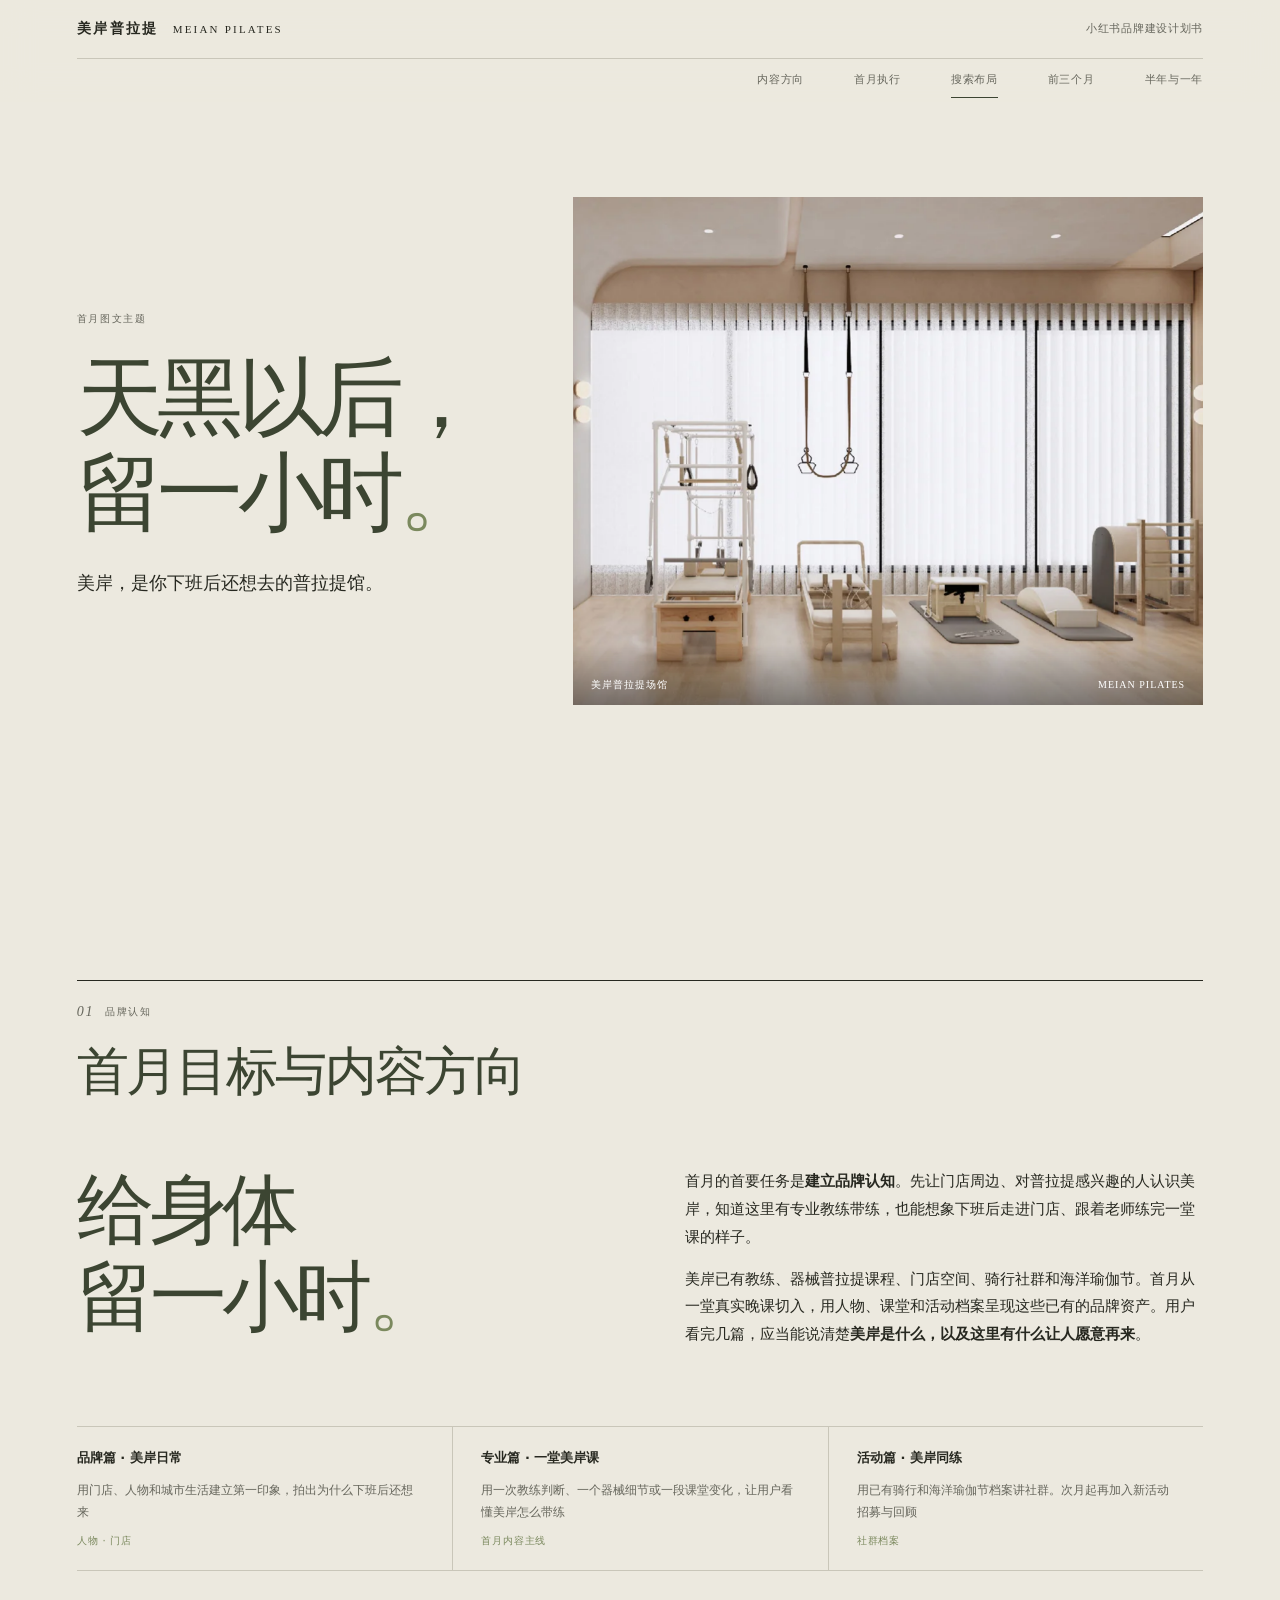
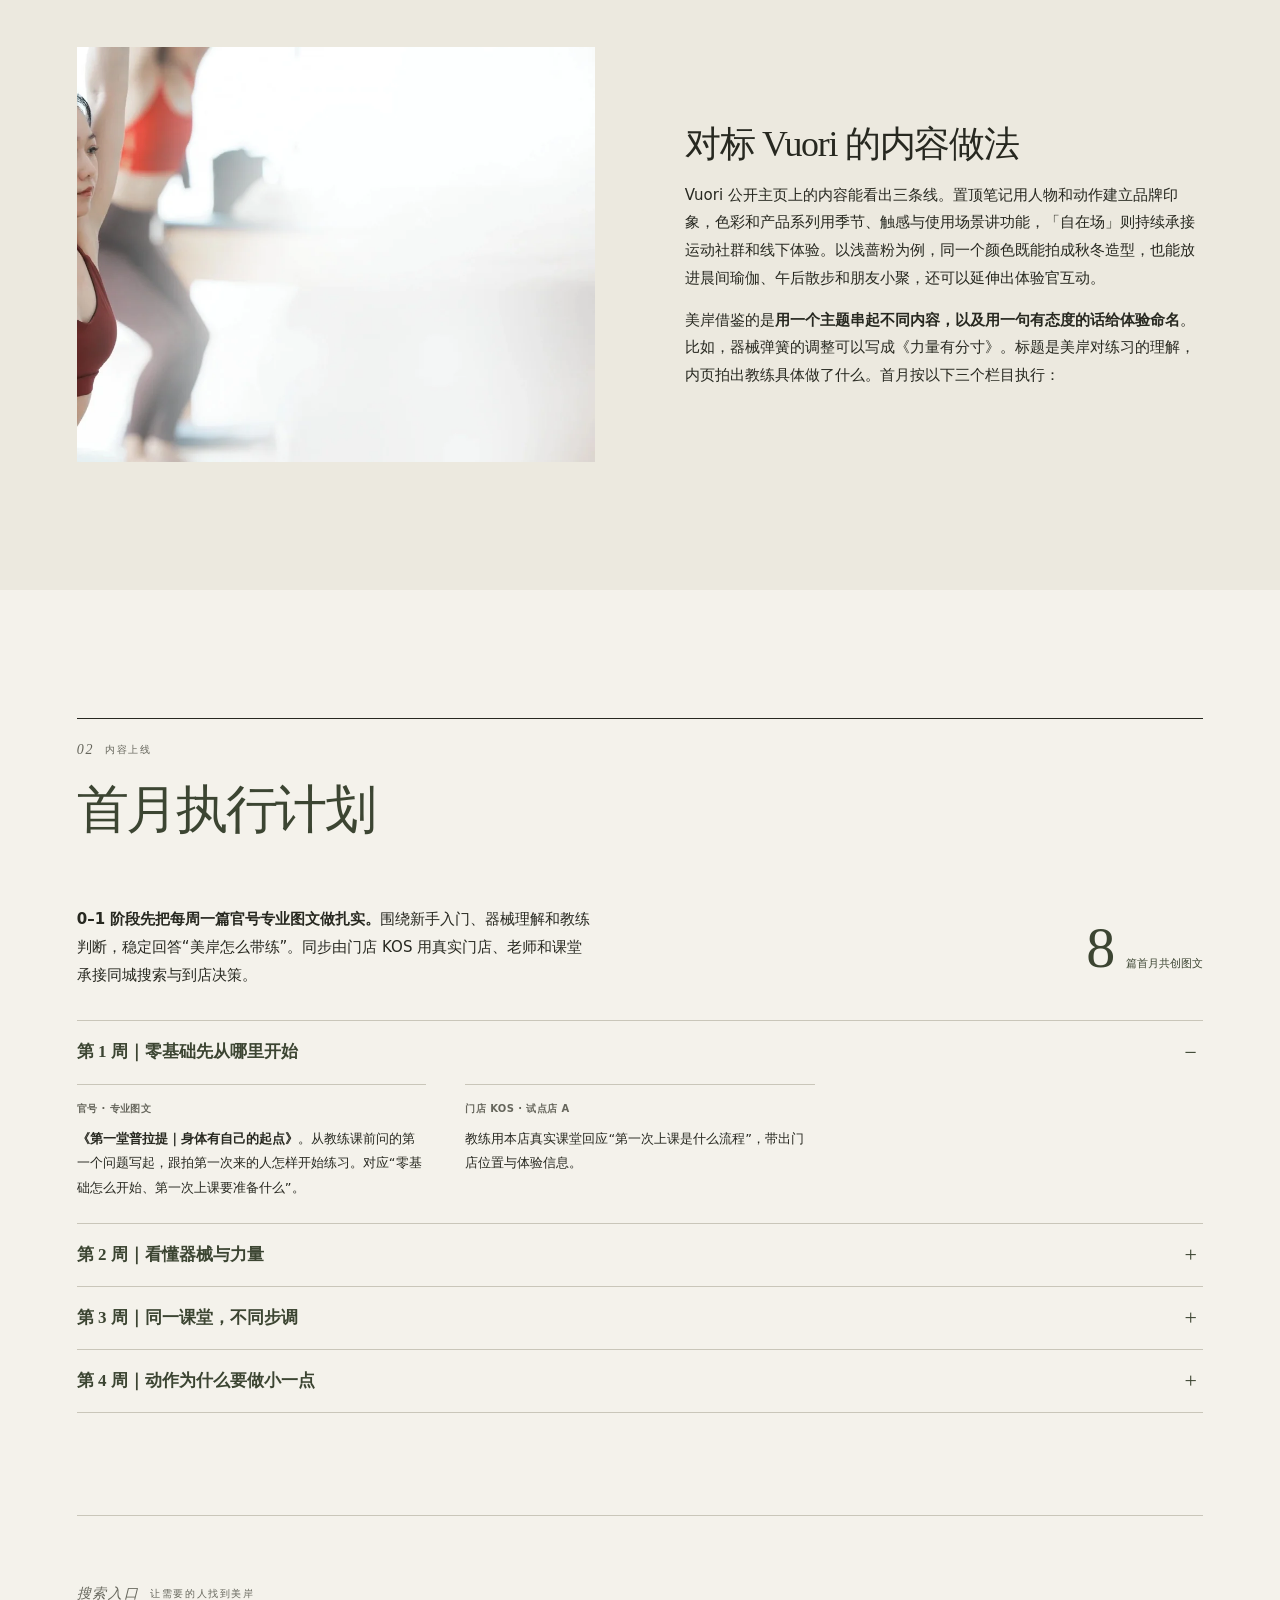
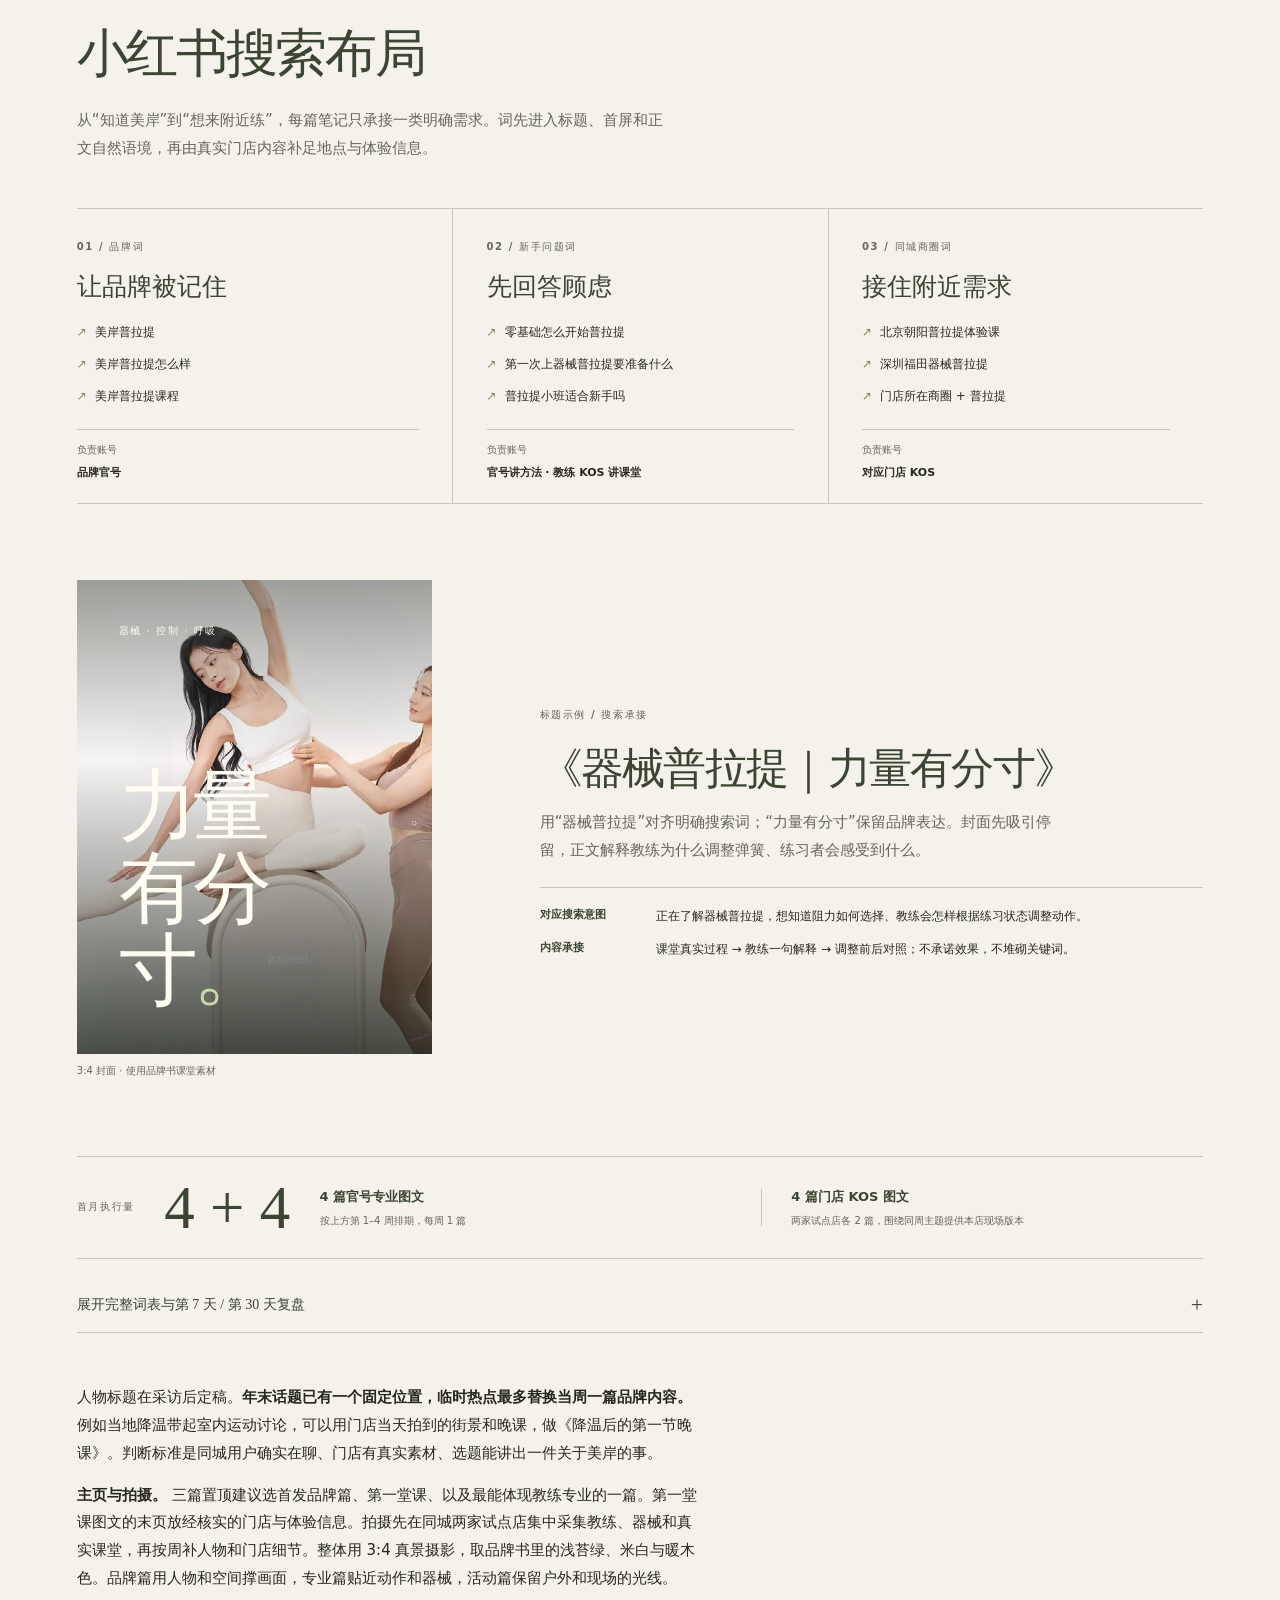
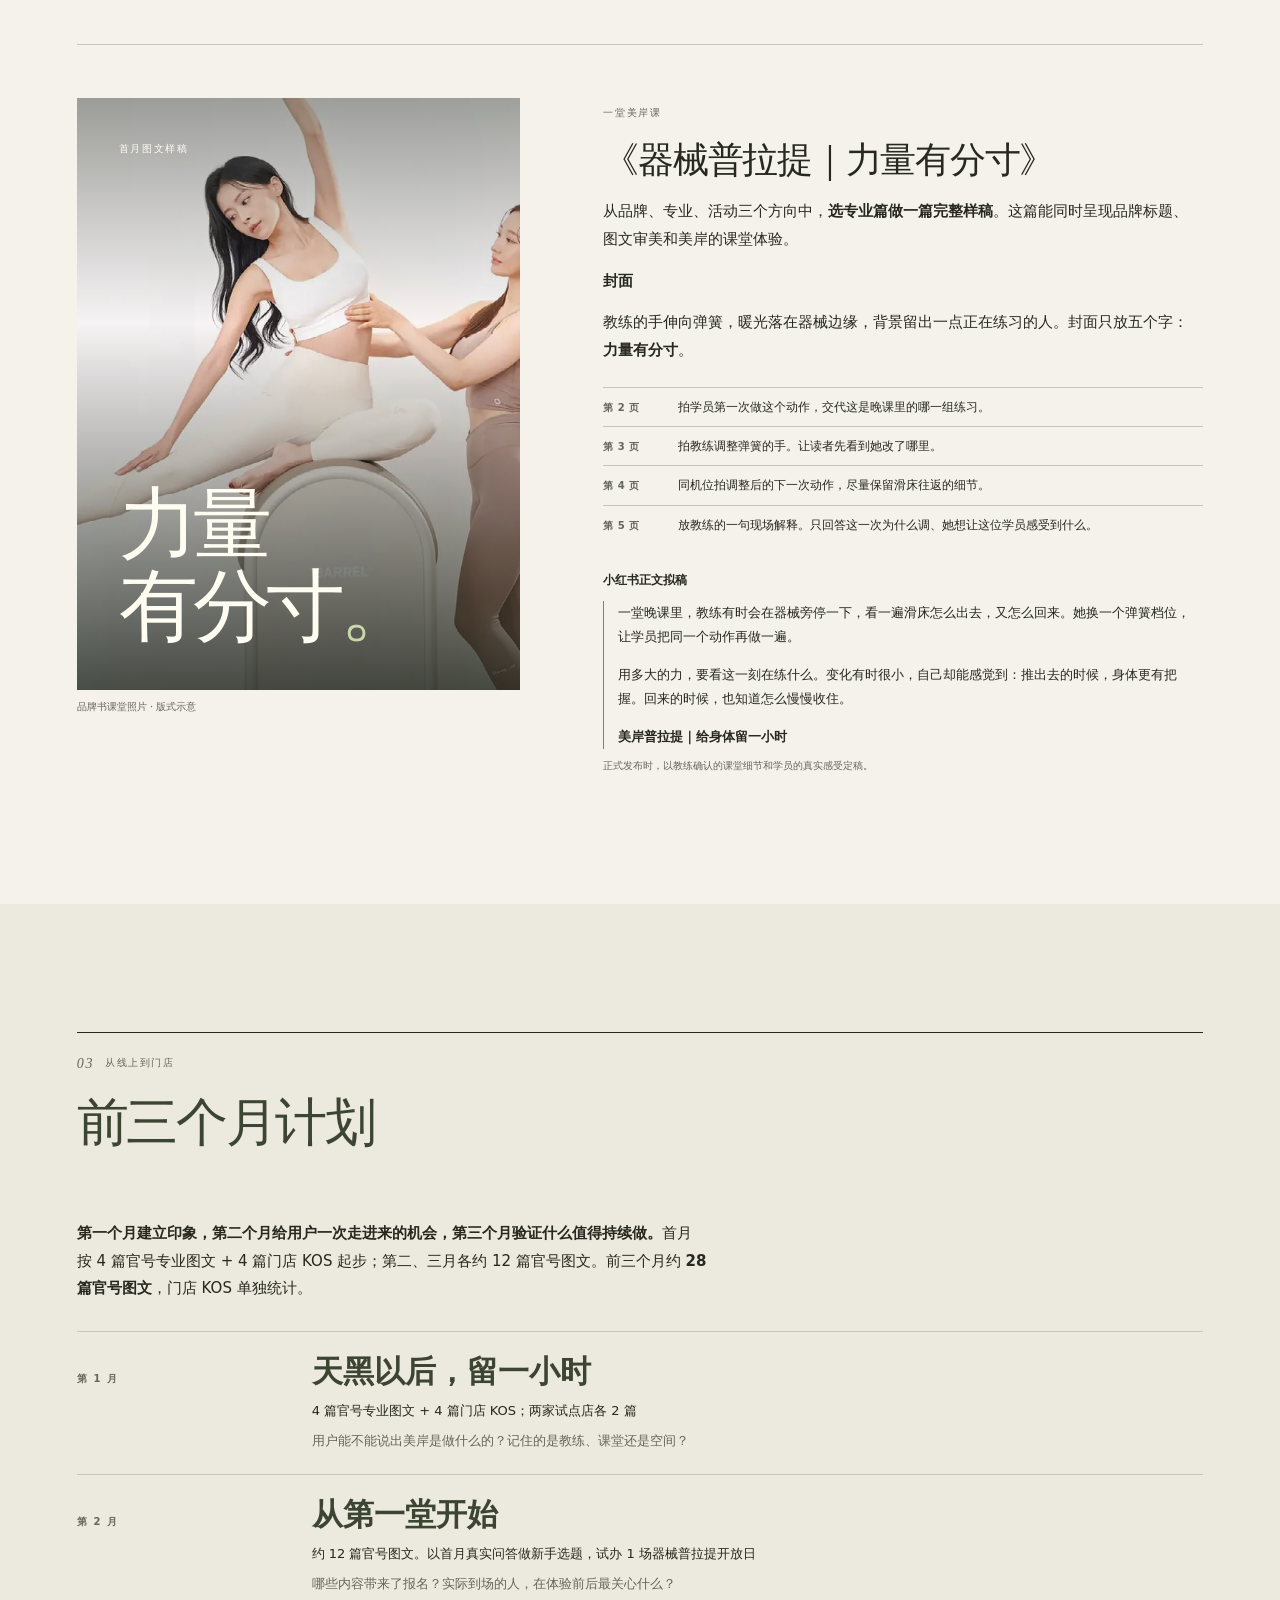
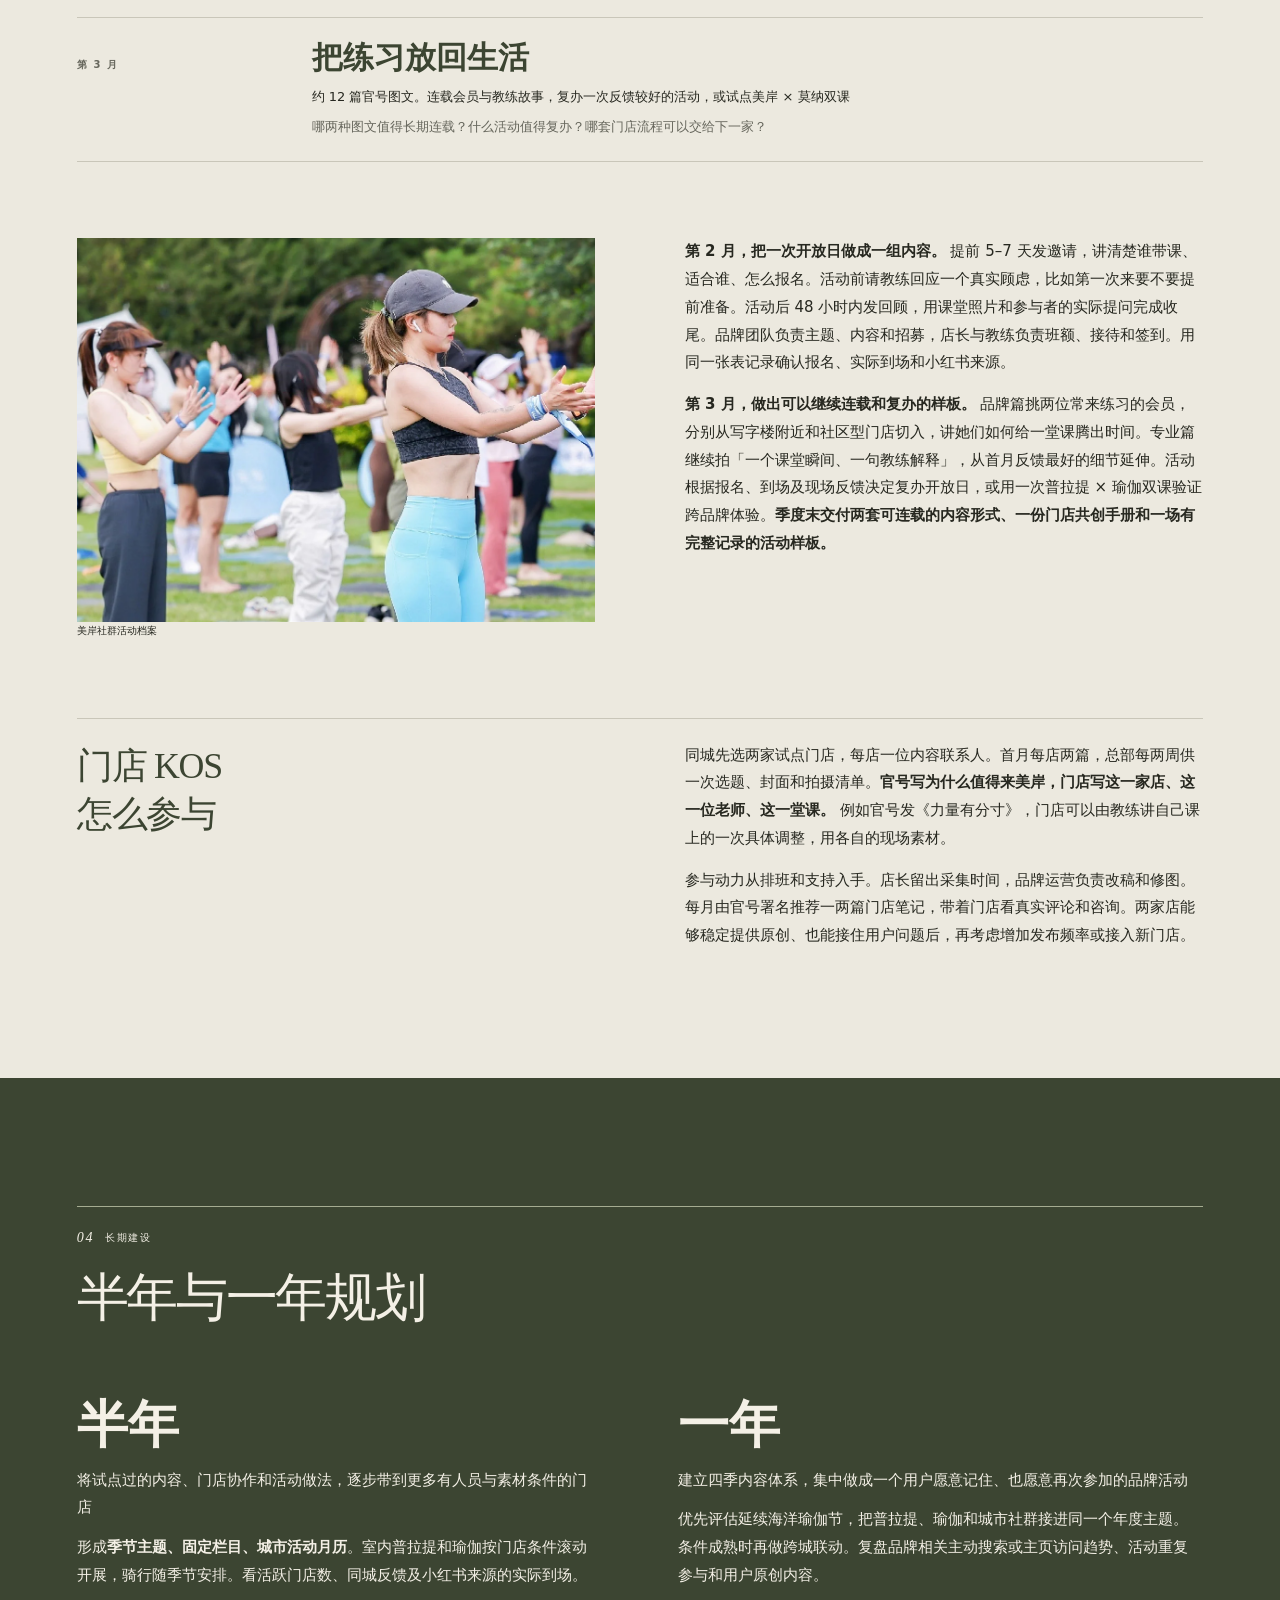
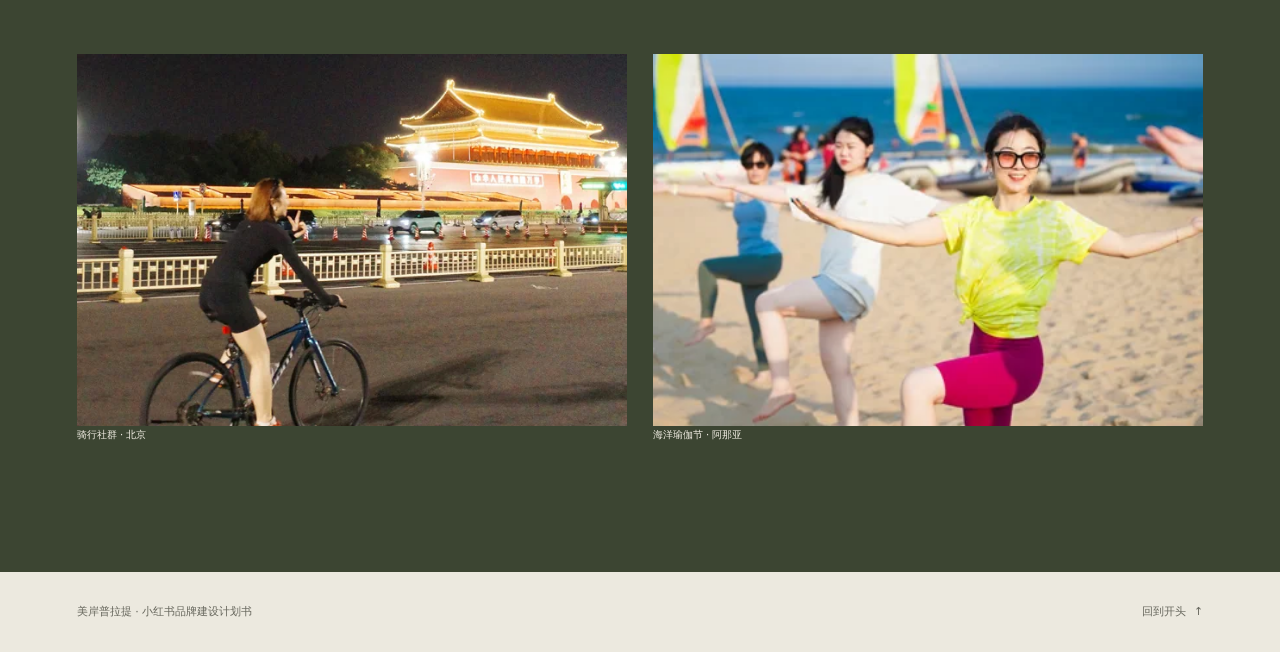
==== commit e576dffc: "Restore previous Meian proposal layout" ====
--- a/meian-plan/index.html
+++ b/meian-plan/index.html
@@ -1,109 +1,68 @@
-<!doctype html>
-<html lang="zh-CN">
-<head>
-  <meta charset="utf-8">
-  <meta name="viewport" content="width=device-width, initial-scale=1, viewport-fit=cover">
-  <meta name="description" content="美岸普拉提小红书品牌建设计划：首月内容、搜索布局、门店共创与阶段复盘。">
-  <meta name="theme-color" content="#151714">
-  <meta name="robots" content="noindex, nofollow">
-  <meta property="og:title" content="美岸普拉提｜小红书品牌建设提案">
-  <meta property="og:description" content="天黑以后，留一小时。">
-  <title>美岸普拉提｜小红书品牌建设提案</title>
-  <link rel="icon" href="data:image/svg+xml,%3Csvg xmlns='http://www.w3.org/2000/svg' viewBox='0 0 32 32'%3E%3Crect width='32' height='32' rx='16' fill='%23a7b78d'/%3E%3Ctext x='16' y='22' text-anchor='middle' font-family='serif' font-size='18' fill='%23151714'%3Em%3C/text%3E%3C/svg%3E">
-  <link rel="stylesheet" href="styles.css">
-  <script src="interactions.js" defer></script>
-</head>
-<body id="top">
-  <header class="site-header">
-    <a class="wordmark" href="#top" aria-label="美岸普拉提，回到首页"><span class="mark">m.</span><span>美岸普拉提</span></a>
-    <nav class="navigation" aria-label="提案导航"><a href="#strategy">策略</a><a href="#content">内容</a><a href="#plan">计划</a><a href="#review">复盘</a></nav>
-    <span class="header-index">MEIAN PILATES&nbsp; / &nbsp;2026</span>
-  </header>
-  <main>
-    <section class="hero" aria-labelledby="hero-title">
-      <div class="hero-images" aria-hidden="true"><div class="hero-image hero-night"><img src="assets/night-ride.webp" alt="" fetchpriority="high"></div><div class="hero-image hero-room"><img src="assets/coaching.webp" alt="" fetchpriority="high"></div><div class="hero-tone"></div></div>
-      <div class="hero-copy"><p class="eyebrow light">BRAND PROPOSAL&nbsp; · &nbsp;XIAOHONGSHU</p><h1 id="hero-title">天黑以后，<br>留一小时<span>。</span></h1><p class="hero-subtitle">美岸，是你下班后还想去的普拉提馆。</p><a class="hero-link" href="#strategy"><span>从品牌印象开始</span><span aria-hidden="true">↓</span></a></div>
-      <p class="hero-caption">城市入夜，灯光亮起<br><span>留一小时给身体，也留给自己</span></p>
-      <span class="hero-count">01 — 05</span>
-    </section>
-
-    <section class="section strategy-section" id="strategy" aria-labelledby="strategy-title">
-      <div class="section-head"><p class="eyebrow">01 / BRAND STRATEGY</p><span>先被看见，再被记住</span></div>
-      <div class="strategy-layout"><h2 class="display-title" id="strategy-title">给身体<br>留一小时<span>。</span></h2><div class="strategy-copy"><p class="lead">首月先建立品牌认知。</p><p>先让门店周边、对普拉提感兴趣的人认识美岸，知道这里有专业教练带练，也能想象下班后走进门店、跟着老师练完一堂课的样子。</p><p>美岸已有教练、器械普拉提课程、门店空间、骑行社群和海洋瑜伽节。首月从一堂真实晚课切入，用人物、课堂和活动档案呈现这些品牌资产。看完几篇，用户应当能说清楚<strong>美岸是什么，以及这里有什么让人愿意再来。</strong></p><div class="brand-memory"><span>品牌想被怎样记住</span><strong>美岸，是你下班后<br>还想去的普拉提馆。</strong></div></div></div>
-      <div class="strategy-foot"><span>长期内容主张</span><strong>给身体留一小时。</strong><span class="line"></span><span>首月图文主题</span><strong>天黑以后，留一小时。</strong></div>
-    </section>
-
-    <section class="section content-section" id="content" aria-labelledby="content-title">
-      <div class="section-head"><p class="eyebrow">02 / CONTENT WORLD</p><span>三条内容线 · 一个生活方式</span></div>
-      <h2 class="display-title compact" id="content-title">不只是一堂课。<br>是想再来的理由<span>。</span></h2>
-      <div class="pillar-grid">
-        <article class="pillar pillar-brand reveal"><figure class="pillar-image tall"><img src="assets/night-ride.webp" alt="美岸骑行社群在城市夜色中同行" loading="lazy"><figcaption>01 / 城市 · 人物 · 日常</figcaption></figure><div class="pillar-copy"><span class="pillar-number">01</span><div><p class="eyebrow">品牌篇 · 美岸日常</p><h3>把一小时，<br>放回城市生活。</h3><p>用门店、人物和下班后的真实路线建立第一印象。拍出为什么忙完一天，还是想来。</p><span class="pillar-count">首月 06 篇</span></div></div></article>
-        <article class="pillar pillar-pro reveal"><div class="pillar-copy"><span class="pillar-number">02</span><div><p class="eyebrow">专业篇 · 一堂美岸课</p><h3>一个细节，<br>看见教练判断。</h3><p>跟进一次器械调整、一句课堂提示、一段动作变化。把专业拍具体，让新手看得懂。</p><span class="pillar-count">首月 04 篇</span></div></div><figure class="pillar-image wide"><img src="assets/coaching.webp" alt="品牌书中的教练一对一指导练习画面" loading="lazy"><figcaption>观察 · 提示 · 再试一次</figcaption></figure></article>
-        <article class="pillar pillar-event reveal"><figure class="pillar-image medium"><img src="assets/outdoor-class.webp" alt="美岸户外瑜伽社群活动" loading="lazy"><figcaption>03 / 社群 · 一起练 · 线下体验</figcaption></figure><div class="pillar-copy"><span class="pillar-number">03</span><div><p class="eyebrow">活动篇 · 美岸同练</p><h3>从一张垫子，<br>认识一群人。</h3><p>用已有骑行和海洋瑜伽节档案讲社群。次月起再加入活动招募与回顾。</p><span class="pillar-count">首月 02 篇</span></div></div></article>
-      </div>
-      <div class="benchmark-strip"><span class="eyebrow">REFERENCE / VUORI</span><p>借鉴 Vuori 用人物与动作建立印象，用主题串联内容，再让「自在场」承接线下社群的做法。美岸以真实课堂为核心，把一堂课讲出名字、细节与余韵。</p><span class="benchmark-sign">品牌表达 × 使用场景 × 社群体验</span></div>
-    </section>
-
-    <section class="sample-section" id="sample" aria-labelledby="sample-title">
-      <div class="sample-image"><img id="sample-hero-image" src="assets/coaching.webp" alt="品牌书中的教练与学员普拉提指导画面" loading="lazy"><div class="sample-image-shade"></div><span class="sample-image-index" id="sample-image-index">01 / 05</span><figure class="spring-detail"><img src="assets/studio.webp" alt="品牌书中的普拉提器械弹簧与木质器械细节" loading="lazy"><figcaption>弹簧 · 阻力调整</figcaption></figure><button class="sample-open" type="button" data-open-sample>查看样稿 <span aria-hidden="true">↗</span></button></div>
-      <div class="sample-content"><div class="section-head inverse"><p class="eyebrow">03 / EDITORIAL NOTE</p><span>首月样稿 · 专业篇</span></div><p class="sample-kicker">一堂美岸课</p><h2 id="sample-title">力量有<br>分寸<span>。</span></h2><h3>《器械普拉提｜力量有分寸》</h3><p class="sample-intro">让“器械普拉提”成为读者能搜到的入口；让“力量有分寸”成为美岸自己的表达。用一次真实调整，写出教练如何观察、为什么换档、身体有什么不同。</p>
-        <div class="carousel" aria-label="五页小红书图文样稿"><div class="carousel-track" id="carousel-track">
-          <button class="sample-card active" type="button" data-slide="0" data-src="assets/coaching.webp" data-alt="封面：教练指导普拉提动作" aria-label="查看第 1 页，力量有分寸封面"><span class="cover-type">MEIAN / NOTE 01</span><span class="cover-title">力量<br>有分寸。</span><span class="cover-hover">查看样稿 ↗</span><span class="cover-mobile">打开第 1 页</span></button>
-          <button class="sample-card" type="button" data-slide="1" data-src="assets/class.webp" data-alt="第 2 页：学员开始一组器械练习" aria-label="查看第 2 页，练习开始"><span class="cover-type">01 / 课堂起始</span><span class="cover-title small">先看一遍<br>动作怎么走</span><span class="cover-hover">查看样稿 ↗</span><span class="cover-mobile">打开第 2 页</span></button>
-          <button class="sample-card" type="button" data-slide="2" data-src="assets/studio.webp" data-alt="第 3 页：器械与弹簧细节" aria-label="查看第 3 页，器械细节"><span class="cover-type">02 / 器械细节</span><span class="cover-title small">弹簧<br>换了一档</span><span class="cover-hover">查看样稿 ↗</span><span class="cover-mobile">打开第 3 页</span></button>
-          <button class="sample-card" type="button" data-slide="3" data-src="assets/coaching.webp" data-alt="第 4 页：教练协助学员调整姿势" aria-label="查看第 4 页，调整之后"><span class="cover-type">03 / 调整之后</span><span class="cover-title small">同一个动作<br>再来一次</span><span class="cover-hover">查看样稿 ↗</span><span class="cover-mobile">打开第 4 页</span></button>
-          <button class="sample-card" type="button" data-slide="4" data-src="assets/class.webp" data-alt="第 5 页：教练解释这次课堂选择" aria-label="查看第 5 页，教练的一句话"><span class="cover-type">04 / 教练的一句话</span><span class="cover-title small">为什么<br>这次这样练</span><span class="cover-hover">查看样稿 ↗</span><span class="cover-mobile">打开第 5 页</span></button>
-        </div><div class="carousel-controls"><button type="button" id="slide-prev" aria-label="上一页">←</button><span><b id="carousel-number">01</b> / 05</span><button type="button" id="slide-next" aria-label="下一页">→</button><span class="carousel-hint">点击图片切换样稿</span></div></div>
-        <div class="sample-note-copy"><span>正文拟稿</span><p>一堂晚课里，教练有时会在器械旁停一下，看一遍滑床怎么出去，又怎么回来。她换一个弹簧档位，让学员把同一个动作再做一遍。</p><p>用多大的力，要看这一刻在练什么。变化有时很小，自己却能感觉到：推出去的时候，身体更有把握。回来的时候，也知道怎么慢慢收住。</p><strong>美岸普拉提｜给身体留一小时</strong></div>
-      </div>
-    </section>
-
-    <section class="section plan-section" id="plan" aria-labelledby="plan-title">
-      <div class="section-head"><p class="eyebrow">04 / FIRST MONTH</p><span>每周三篇 · 持续四周</span></div>
-      <div class="plan-heading"><h2 class="display-title compact" id="plan-title">让内容，<br>按节奏发生<span>。</span></h2><div class="plan-stat"><strong>12</strong><span>篇首月官号图文<br>周二 / 周四 / 周日</span></div></div>
-      <p class="plan-cadence">周二 19:30 发品牌篇　/　周四 19:30 发专业篇　/　周日 10:00 发品牌或活动篇<br>前两周集中建立品牌和课堂印象，第三周开始呈现社群。</p>
-      <div class="schedule">
-        <details class="week" open><summary><span class="week-num">W01</span><span>走进美岸</span><span class="week-meta">01–03 / 3 篇</span></summary><div class="week-posts"><article><span>周二 · 19:30 · 品牌篇</span><h3>《天黑以后，留一小时》</h3><p>从下班街景、推门进店拍到第一组动作。一篇让人看见美岸是什么样的地方。</p></article><article><span>周四 · 19:30 · 专业篇</span><h3>《第一堂普拉提｜身体有自己的起点》</h3><p>从教练课前问的第一个问题写起，跟拍第一次来的人怎样开始练习。</p></article><article><span>周日 · 10:00 · 品牌或活动篇</span><h3>《同一间教室，早上九点和晚上七点》</h3><p>同机位拍两段光线、两组练习者和同一台器械。</p></article></div></details>
-        <details class="week"><summary><span class="week-num">W02</span><span>看见教练</span><span class="week-meta">04–06 / 3 篇</span></summary><div class="week-posts"><article><span>周二 · 19:30 · 品牌篇</span><h3>《做了教练以后，她还在跟谁学？》</h3><p>请一位有真实互练或学习经历的教练出镜，拍她如何听反馈，再把所学带回课堂。</p></article><article><span>周四 · 19:30 · 专业篇</span><h3>《器械普拉提｜力量有分寸》</h3><p>跟拍一次真实的弹簧调整，用教练的一句话说明为什么换档。</p></article><article><span>周日 · 10:00 · 品牌或活动篇</span><h3>《今年，哪一小时想留到明年？》</h3><p>借年末盘点，记录会员或教练真实想留给自己的时刻，把同一个问题留给读者。</p></article></div></details>
-        <details class="week"><summary><span class="week-num">W03</span><span>看见常来的人</span><span class="week-meta">07–09 / 3 篇</span></summary><div class="week-posts"><article><span>周二 · 19:30 · 品牌篇</span><h3>《周三晚上七点，她有自己的安排》</h3><p>跟拍一位确实常来固定晚课的会员，从她的下班路线讲到为什么愿意空出这一晚。</p></article><article><span>周四 · 19:30 · 专业篇</span><h3>《美岸小班｜一起练，各有步调》</h3><p>用同机位拍同一课堂里的两位学员，呈现教练给出的不同提示。</p></article><article><span>周日 · 10:00 · 品牌或活动篇</span><h3>《那次夜骑，我们在哪里停了车？》</h3><p>从骑行档案里选一站，借参与者记得的一个细节讲清楚这群人怎样一起度过周末。</p></article></div></details>
-        <details class="week"><summary><span class="week-num">W04</span><span>为什么还想来</span><span class="week-meta">10–12 / 3 篇</span></summary><div class="week-posts"><article><span>周二 · 19:30 · 品牌篇</span><h3>《下课以后，有人还想坐一会儿》</h3><p>从课程结束开始拍。喝水、聊两句、翻下周课表，用真实的课后片刻回应首篇。</p></article><article><span>周四 · 19:30 · 专业篇</span><h3>《把动作做小一点》</h3><p>拍教练在某个动作上给出提示、学员调整后再做一次，请教练解释这个当下的选择。</p></article><article><span>周日 · 10:00 · 品牌或活动篇</span><h3>《如果教室没有屋顶》</h3><p>从阿那亚海洋瑜伽节的海边宽景翻到垫子、衣角和人的表情，让参与者的视角带出活动。</p></article></div></details>
-      </div>
-      <div class="production-note"><span class="eyebrow">HOW WE MAKE IT</span><p>人物标题在采访后定稿。年末话题留一个固定位置，临时热点最多替换当周一篇品牌内容。拍摄先在同城两家试点店集中采集教练、器械与真实课堂，再按周补人物和门店细节。整体用 3:4 真景摄影，取浅苔绿、米白与暖木色。</p></div>
-    </section>
-
-    <section class="section search-section" id="search" aria-labelledby="search-title">
-      <div class="section-head"><p class="eyebrow">05 / SEARCH DESIGN</p><span>内容上线之前，先想好被怎样找到</span></div>
-      <div class="search-title-row"><h2 class="display-title compact" id="search-title">让搜索，<br>走到门店附近<span>。</span></h2><p>每篇笔记承接一种清晰需求。关键词自然进入标题、首屏和正文，再由真实教练与门店场景完成回答。</p></div>
-      <div class="keyword-grid"><article><span>01 / 品牌词</span><h3>品牌官号</h3><ul><li>美岸普拉提</li><li>美岸普拉提怎么样</li><li>美岸普拉提课程</li></ul></article><article><span>02 / 新手问题词</span><h3>官号 + 教练 KOS</h3><ul><li>零基础怎么开始普拉提</li><li>第一次上器械普拉提要准备什么</li><li>普拉提小班适合新手吗</li></ul></article><article><span>03 / 同城商圈词</span><h3>对应门店 KOS</h3><ul><li>北京朝阳普拉提体验课</li><li>深圳福田器械普拉提</li><li>门店所在商圈 + 普拉提</li></ul></article></div>
-      <div class="search-example"><figure><img src="assets/coaching.webp" alt="《力量有分寸》封面示意，品牌书中的教练与学员课堂画面" loading="lazy"><figcaption>3:4 封面方向 · 品牌书课堂素材</figcaption></figure><div><p class="eyebrow">TITLE / SEARCH INTENT</p><h3>《器械普拉提｜力量有分寸》</h3><p>标题用“器械普拉提”对齐搜索词，“力量有分寸”保留品牌表达。</p><dl><dt>搜索意图</dt><dd>正在了解器械普拉提，想知道阻力如何选择，教练会怎样根据练习状态调整动作。</dd><dt>内容承接</dt><dd>课堂真实过程 → 教练一句解释 → 调整前后对照；不承诺效果，不堆砌关键词。</dd></dl></div></div>
-      <details class="keyword-detail"><summary>展开完整词表与第 7 天 / 第 30 天复盘</summary><div class="keyword-detail-body"><div><h3>完整词表</h3><p><b>品牌：</b>美岸普拉提、美岸普拉提怎么样、美岸普拉提课程、美岸普拉提体验、MEIAN Pilates。</p><p><b>新手：</b>零基础怎么开始普拉提、第一次上器械普拉提要准备什么、器械普拉提是什么、普拉提小班适合新手吗、第一次普拉提穿什么。</p><p><b>课程问题：</b>器械普拉提弹簧阻力怎么选、教练怎么调整动作、普拉提一节课练什么、普拉提和瑜伽有什么不同。</p><p><b>同城商圈：</b>北京朝阳普拉提体验课、深圳福田器械普拉提、[门店所在区]普拉提、[实际商圈/商场]普拉提、[商圈]普拉提体验课。上线前用实际门店地址替换方括号词。</p></div><div><h3>第 7 天｜检查内容有没有接住搜索</h3><p>检查已发布笔记的搜索来源或曝光、收藏、主页访问、评论与咨询；记录用户原话和实际搜索词，标注已覆盖、未覆盖或需改标题。初期样本少，不以单篇低互动判定栏目无效。</p><h3>第 30 天｜按词组决定下月选题</h3><p>汇总搜索来源、曝光、收藏率、主页访问、有效咨询及门店反馈。保留持续带来搜索访问或具体咨询的词；有曝光无停留则改封面标题，有收藏无咨询则补门店与体验信息。后台若没有搜索词明细，以评论、私信和到店来源补充判断。</p></div></div></details>
-    </section>
-
-    <section class="section kos-section" id="kos" aria-labelledby="kos-title">
-      <div class="section-head"><p class="eyebrow">06 / LOCAL VOICES</p><span>门店 KOS · 把总部主题讲成本店现场</span></div>
-      <div class="kos-layout"><div><h2 class="display-title compact" id="kos-title">总部定主题。<br>门店讲现场<span>。</span></h2><p class="kos-intro">同城先选两家试点门店，每店一位内容联系人。首月每店 2 篇 KOS，总部每两周供一次选题、封面和拍摄清单。</p></div><div class="kos-flow"><article><span>01 / 总部提供</span><p>主题与标题方向<br>封面模板与拍摄镜头<br>可复用文案结构</p></article><article><span>02 / 门店共创</span><p>店长安排采集时间<br>教练出镜讲课堂<br>用本店实景回应同城问题</p></article><article><span>03 / 持续激励</span><p>品牌运营改稿与修图<br>官号署名推荐优质笔记<br>定期回看评论、咨询和到店反馈</p></article></div></div>
-      <div class="kos-principle"><span>官号</span><strong>为什么值得来美岸</strong><span>→</span><span>门店</span><strong>这一家店 · 这一位老师 · 这一堂课</strong></div><p class="kos-footnote">首月 4 篇门店原创：试点店 A 与 B 各 2 篇。两家店能够稳定提供原创、也能接住用户问题后，再考虑增加频率或接入新门店。</p>
-    </section>
-
-    <section class="section timeline-section" aria-labelledby="timeline-title">
-      <div class="section-head"><p class="eyebrow">07 / GROW WITH INTENTION</p><span>季度建立样板 · 半年拓展 · 一年形成品牌事件</span></div>
-      <h2 class="display-title compact" id="timeline-title">从一间教室，<br>走向一座城市<span>。</span></h2>
-      <p class="timeline-intro">第一个月建立印象，第二个月给用户一次走进来的机会，第三个月验证什么值得持续做。按四周一个运营月估算，前三个月约 <strong>36 篇官号图文</strong>；门店 KOS 单独统计。</p>
-      <div class="timeline-list"><article><span class="timeline-date">01 / MONTH ONE</span><div><h3>天黑以后，留一小时</h3><p>6 篇品牌、4 篇专业、2 篇活动档案。同城两店各做 2 篇 KOS。</p><em>用户能不能说出美岸是做什么的？记住的是教练、课堂还是空间？</em></div></article><article><span class="timeline-date">02 / MONTH TWO</span><div><h3>从第一堂开始</h3><p>5 篇品牌、4 篇专业、3 篇活动。以首月真实问答做新手选题，试办 1 场器械普拉提开放日。</p><em>哪些内容带来报名？到场的人在体验前后最关心什么？</em></div></article><article><span class="timeline-date">03 / MONTH THREE</span><div><h3>把练习放回生活</h3><p>5 篇品牌、4 篇专业、3 篇活动。连载会员与教练故事，复办一次反馈较好的活动，或试点美岸 × 莫纳双课。</p><em>哪两种图文值得连载？哪类活动值得复办？</em></div></article><article><span class="timeline-date">06 / SIX MONTHS</span><div><h3>把做法带到更多门店</h3><p>将试点过的内容、门店协作和活动做法，逐步带到更多有人员与素材条件的门店。形成季节主题、固定栏目、城市活动月历。</p><em>看活跃门店数、同城反馈及小红书来源的实际到场。</em></div></article><article><span class="timeline-date">12 / ONE YEAR</span><div><h3>让美岸成为一场年度相聚</h3><p>建立四季内容体系，集中做成用户愿意记住、也愿意再次参加的品牌活动。优先评估延续海洋瑜伽节，把普拉提、瑜伽与城市社群接进年度主题。</p><em>看主动搜索或主页访问趋势、活动重复参与和用户原创内容。</em></div></article></div>
-      <div class="event-archive"><figure><img src="assets/coast.webp" alt="美岸阿那亚海洋瑜伽节现场" loading="lazy"><figcaption>海洋瑜伽节 · 阿那亚</figcaption></figure><figure><img src="assets/night-ride.webp" alt="美岸城市骑行社群记录" loading="lazy"><figcaption>城市骑行 · 社群档案</figcaption></figure><figure><img src="assets/outdoor-class.webp" alt="美岸户外瑜伽活动" loading="lazy"><figcaption>户外瑜伽 · 一起练习</figcaption></figure></div>
-    </section>
-
-    <section class="section review-section" id="review" aria-labelledby="review-title">
-      <div class="section-head"><p class="eyebrow">08 / LEARN & REFINE</p><span>首月先把基线跑出来，再与主管共同校准</span></div>
-      <div class="review-heading"><h2 class="display-title compact" id="review-title">先看有没有<br>被看见与记住<span>。</span></h2><div class="score"><strong>100</strong><span>分试行制</span></div></div>
-      <p class="review-assumption">以两家门店配合、能够安排基础拍摄、可查看账号后台为前提。</p>
-      <div class="kpi-table"><div class="kpi-row kpi-head"><span>绩效项</span><span>权重</span><span>验收方式</span></div><article class="kpi-row"><strong>官号与内容建设</strong><b>50%</b><p>完成主页、3 篇置顶、12 篇图文和可复用的栏目视觉。上线前核对门店、课程和素材信息。</p></article><article class="kpi-row"><strong>内容效果与认知验证</strong><b>30%</b><p>每周复盘一次。拉齐笔记发布后第 7 天的数据，记录品牌篇自然阅读中位数、专业篇收藏表现，以及后台可获取的主页访问趋势。访谈少量首次看笔记的目标用户，记录他们怎么描述美岸、记住了什么。</p></article><article class="kpi-row"><strong>门店 KOS 协作</strong><b>20%</b><p>两店各发 2 篇原创，总部交付两批素材包，并沉淀至少 2 个可复用的门店选题。</p></article></div>
-      <div class="review-questions"><article><span>品牌认知</span><h3>「你觉得美岸是做什么的？」</h3><p>如果用户只记住灯光和装修，次月就在品牌图文里更早让教练和课堂出现。</p></article><article><span>记忆线索</span><h3>「你最记得哪一幕？」</h3><p>阅读、收藏与访问给出兴趣信号；用户原话帮助判断品牌有没有传达清楚。</p></article></div>
-      <div class="review-foot"><p>次月在首月同类内容的数据基础上，和主管共同定改善目标。活动另看<strong>小红书来源的确认报名人数、实际到场人数及到场率</strong>。第三个月用这些结果决定哪些栏目继续做、哪类活动值得复办，以及门店协作何时扩大。</p></div>
-    </section>
-  </main>
-  <footer class="footer"><a class="wordmark" href="#top"><span class="mark">m.</span><span>美岸普拉提</span></a><span>小红书品牌建设提案&nbsp; / &nbsp;从一小时开始</span><a href="#top">回到开场 ↑</a></footer>
-  <dialog class="sample-dialog" id="sample-dialog" aria-label="小红书图文样稿大图"><button class="dialog-close" type="button" aria-label="关闭样稿">×</button><button class="dialog-prev" type="button" aria-label="上一页">←</button><figure><img id="dialog-image" src="assets/coaching.webp" alt=""><figcaption id="dialog-caption">01 / 05 · 封面：力量有分寸</figcaption></figure><button class="dialog-next" type="button" aria-label="下一页">→</button></dialog>
-</body>
-</html>
+<!doctype html>
+<html lang="zh-CN">
+<head>
+  <meta charset="utf-8">
+  <meta name="viewport" content="width=device-width, initial-scale=1, viewport-fit=cover">
+  <meta name="description" content="美岸普拉提小红书品牌建设计划书。首月内容方向、执行排期、季度计划与半年及一年规划。">
+  <meta name="theme-color" content="#f5f1e7">
+  <meta name="robots" content="noindex, nofollow">
+  <meta property="og:title" content="美岸普拉提｜小红书品牌建设计划书">
+  <meta property="og:description" content="天黑以后，留一小时。">
+  <title>美岸普拉提｜小红书品牌建设计划书</title>
+  <link rel="icon" href="data:image/svg+xml,%3Csvg xmlns='http://www.w3.org/2000/svg' viewBox='0 0 32 32'%3E%3Crect width='32' height='32' rx='8' fill='%23373f2d'/%3E%3Cpath d='M8 24V8l8 10 8-10v16' fill='none' stroke='%23f5f1e7' stroke-width='2'/%3E%3C/svg%3E">
+  <link rel="stylesheet" href="styles.css">
+  <script src="interactions.js" defer></script>
+</head>
+<body id="top">
+  <header class="site-header">
+    <div class="masthead wrap"><a class="wordmark" href="#top"><b>美岸普拉提</b><span lang="en">MEIAN PILATES</span></a><span class="document-title">小红书品牌建设计划书</span></div>
+    <nav class="navigation wrap" aria-label="计划书目录"><a href="#direction" aria-current="location">内容方向</a><a href="#execution">首月执行</a><a href="#search-layout">搜索布局</a><a href="#quarter">前三个月</a><a href="#horizon">半年与一年</a></nav>
+    <div class="reading-progress" aria-hidden="true"><span></span></div>
+  </header>
+  <main>
+    <section class="hero wrap reveal" aria-labelledby="hero-title">
+      <div class="hero-intro"><span class="folio">首月图文主题</span><h1 id="hero-title">天黑以后，<br>留一小时<span>。</span></h1><p>美岸，是你下班后还想去的普拉提馆。</p></div>
+      <figure class="hero-photo"><img class="" src="assets/studio.webp" alt="美岸普拉提场馆内的暖木饰面、白纱与普拉提器械" fetchpriority="high" decoding="async"><figcaption>美岸普拉提场馆<span>MEIAN PILATES</span></figcaption></figure>
+    </section>
+    <section class="chapter wrap reveal" aria-labelledby="direction">
+      <header class="chapter-heading" id="direction"><div class="folio"><span>01</span><span>品牌认知</span></div><h2>首月目标与内容方向</h2></header>
+      <div class="statement two-col"><p class="large-line">给身体<br>留一小时<span>。</span></p><div class="prose"><p>首月的首要任务是<strong>建立品牌认知</strong>。先让门店周边、对普拉提感兴趣的人认识美岸，知道这里有专业教练带练，也能想象下班后走进门店、跟着老师练完一堂课的样子。</p><p>美岸已有教练、器械普拉提课程、门店空间、骑行社群和海洋瑜伽节。首月从一堂真实晚课切入，用人物、课堂和活动档案呈现这些已有的品牌资产。用户看完几篇，应当能说清楚<strong>美岸是什么，以及这里有什么让人愿意再来</strong>。</p></div></div>
+      <div class="roles"><article class="role"><h3><strong>品牌篇 · 美岸日常</strong></h3><p>用门店、人物和城市生活建立第一印象，拍出为什么下班后还想来</p><span class="role-tag">人物 · 门店</span></article><article class="role"><h3><strong>专业篇 · 一堂美岸课</strong></h3><p>用一次教练判断、一个器械细节或一段课堂变化，让用户看懂美岸怎么带练</p><span class="role-tag">首月内容主线</span></article><article class="role"><h3><strong>活动篇 · 美岸同练</strong></h3><p>用已有骑行和海洋瑜伽节档案讲社群。次月起再加入新活动招募与回顾</p><span class="role-tag">社群档案</span></article></div>
+      <div class="benchmark two-col"><div class="benchmark-image"><img class="" src="assets/class.webp" alt="品牌书中的美岸普拉提小班课" loading="lazy" decoding="async"></div><div class="prose"><h3>对标 Vuori 的内容做法</h3><p>Vuori 公开主页上的内容能看出三条线。置顶笔记用人物和动作建立品牌印象，色彩和产品系列用季节、触感与使用场景讲功能，「自在场」则持续承接运动社群和线下体验。以浅蔷粉为例，同一个颜色既能拍成秋冬造型，也能放进晨间瑜伽、午后散步和朋友小聚，还可以延伸出体验官互动。</p><p>美岸借鉴的是<strong>用一个主题串起不同内容，以及用一句有态度的话给体验命名</strong>。比如，器械弹簧的调整可以写成《力量有分寸》。标题是美岸对练习的理解，内页拍出教练具体做了什么。首月按以下三个栏目执行：</p></div></div>
+    </section>
+    <section class="chapter execution reveal" aria-labelledby="execution">
+      <div class="wrap">
+        <header class="chapter-heading" id="execution"><div class="folio"><span>02</span><span>内容上线</span></div><h2>首月执行计划</h2></header>
+        <div class="two-col execution-intro"><div class="prose"><p><strong>0–1 阶段先把每周一篇官号专业图文做扎实。</strong>围绕新手入门、器械理解和教练判断，稳定回答“美岸怎么带练”。同步由门店 KOS 用真实门店、老师和课堂承接同城搜索与到店决策。</p></div><div class="stat"><strong>8</strong><span>篇首月共创图文</span></div></div>
+        <div class="schedule" aria-label="首月四周排期"><details class="week" open><summary><strong>第 1 周｜零基础先从哪里开始</strong></summary><ol><li><span class="slot">官号 · 专业图文</span><p><strong>《第一堂普拉提｜身体有自己的起点》</strong>。从教练课前问的第一个问题写起，跟拍第一次来的人怎样开始练习。对应“零基础怎么开始、第一次上课要准备什么”。</p></li><li><span class="slot">门店 KOS · 试点店 A</span><p>教练用本店真实课堂回应“第一次上课是什么流程”，带出门店位置与体验信息。</p></li></ol></details><details class="week"><summary><strong>第 2 周｜看懂器械与力量</strong></summary><ol><li><span class="slot">官号 · 专业图文</span><p><strong>《器械普拉提｜力量有分寸》</strong>。跟拍一次真实的弹簧调整，用教练的一句话说明为什么换档。对应“器械普拉提是什么、弹簧阻力怎么选”。</p></li><li><span class="slot">门店 KOS · 试点店 B</span><p>拍摄老师如何调整一次器械设置，以门店实景承接本店周边搜索。</p></li></ol></details><details class="week"><summary><strong>第 3 周｜同一课堂，不同步调</strong></summary><ol><li><span class="slot">官号 · 专业图文</span><p><strong>《美岸小班｜一起练，各有步调》</strong>。用同机位拍同一课堂里的两位学员，呈现教练给出的不同提示。对应“小班课适合零基础吗、教练会怎么调整”。</p></li><li><span class="slot">门店 KOS · 试点店 A</span><p>从店内小班课出发，讲清这家门店如何照顾不同练习节奏。</p></li></ol></details><details class="week"><summary><strong>第 4 周｜动作为什么要做小一点</strong></summary><ol><li><span class="slot">官号 · 专业图文</span><p><strong>《把动作做小一点》</strong>。拍教练给出提示、学员调整后再做一次，请教练解释这一次选择。用真实细节呈现专业度，避免泛讲功效。</p></li><li><span class="slot">门店 KOS · 试点店 B</span><p>用店内一次真实调整做月末补充，附上经核实的地址、营业时间与咨询方式。</p></li></ol></details></div>
+        <section class="search-layout" id="search-layout" aria-labelledby="search-title"><header class="chapter-heading"><div class="folio"><span>搜索入口</span><span>让需要的人找到美岸</span></div><h2 id="search-title">小红书搜索布局</h2></header><p class="search-lead">从“知道美岸”到“想来附近练”，每篇笔记只承接一类明确需求。词先进入标题、首屏和正文自然语境，再由真实门店内容补足地点与体验信息。</p>
+          <div class="keyword-grid"><article class="keyword-card"><span class="folio">01 / 品牌词</span><h3>让品牌被记住</h3><ul><li>美岸普拉提</li><li>美岸普拉提怎么样</li><li>美岸普拉提课程</li></ul><p class="account"><span>负责账号</span><strong>品牌官号</strong></p></article><article class="keyword-card"><span class="folio">02 / 新手问题词</span><h3>先回答顾虑</h3><ul><li>零基础怎么开始普拉提</li><li>第一次上器械普拉提要准备什么</li><li>普拉提小班适合新手吗</li></ul><p class="account"><span>负责账号</span><strong>官号讲方法 · 教练 KOS 讲课堂</strong></p></article><article class="keyword-card"><span class="folio">03 / 同城商圈词</span><h3>接住附近需求</h3><ul><li>北京朝阳普拉提体验课</li><li>深圳福田器械普拉提</li><li>门店所在商圈 + 普拉提</li></ul><p class="account"><span>负责账号</span><strong>对应门店 KOS</strong></p></article></div>
+          <div class="search-example"><div class="search-cover"><div class="sample-mat"><img src="assets/coaching.webp" alt="力量有分寸主题封面示意：教练与学员进行器械普拉提练习" loading="lazy" decoding="async"><div class="sample-cover-copy"><span>器械 · 控制 · 呼吸</span><p>力量<br>有分寸<span>。</span></p></div></div><p class="photo-note">3:4 封面 · 使用品牌书课堂素材</p></div><div class="search-copy"><span class="folio">标题示例 / 搜索承接</span><h3>《器械普拉提｜力量有分寸》</h3><p>用“器械普拉提”对齐明确搜索词；“力量有分寸”保留品牌表达。封面先吸引停留，正文解释教练为什么调整弹簧、练习者会感受到什么。</p><dl><dt>对应搜索意图</dt><dd>正在了解器械普拉提，想知道阻力如何选择、教练会怎样根据练习状态调整动作。</dd><dt>内容承接</dt><dd>课堂真实过程 → 教练一句解释 → 调整前后对照；不承诺效果，不堆砌关键词。</dd></dl></div></div>
+          <div class="search-volume"><span class="folio">首月执行量</span><strong>4 + 4</strong><p><b>4 篇官号专业图文</b><span>按上方第 1–4 周排期，每周 1 篇</span></p><i aria-hidden="true"></i><p><b>4 篇门店 KOS 图文</b><span>两家试点店各 2 篇，围绕同周主题提供本店现场版本</span></p></div>
+          <details class="search-details"><summary>展开完整词表与第 7 天 / 第 30 天复盘</summary><div class="search-detail-content"><div><h4>完整词表｜按搜索意图建词库</h4><ul><li><b>品牌：</b>美岸普拉提、美岸普拉提怎么样、美岸普拉提课程、美岸普拉提体验、MEIAN Pilates。</li><li><b>新手：</b>零基础怎么开始普拉提、第一次上器械普拉提要准备什么、器械普拉提是什么、普拉提小班适合新手吗、第一次普拉提穿什么。</li><li><b>课程问题：</b>器械普拉提弹簧阻力怎么选、教练怎么调整动作、普拉提一节课练什么、普拉提和瑜伽有什么不同。</li><li><b>同城商圈：</b>北京朝阳普拉提体验课、深圳福田器械普拉提、[实际门店所在区]普拉提、[实际商圈/商场]普拉提、[商圈]普拉提体验课。上线前以实际门店地址替换方括号词。</li></ul><p class="photo-note">实际搜索词以门店地址、账号后台可见搜索来源和用户提问持续校正。</p></div><div class="review-points"><h4>第 7 天｜看词有没有被内容接住</h4><p>检查 2 篇官号及首批 KOS 是否按计划发布；查看可获取的搜索来源、曝光、收藏、主页访问、评论与咨询。记录用户原话和实际出现的搜索词，标出“已覆盖 / 未覆盖 / 需改标题”，不因单篇低互动立即判定栏目无效。</p><h4>第 30 天｜决定保留什么、改什么</h4><p>按词组和账号汇总 4 篇官号 + 4 篇门店内容，对比搜索曝光或来源、收藏率、主页访问、有效咨询及门店反馈。选出能持续带来搜索访问或具体咨询的词，扩写为下月主题；有曝光无停留则改封面标题，有收藏无咨询则补门店与体验信息。后台若无搜索词明细，采用评论提问、私信问询和门店到店来源作定性补充。</p></div></div></details></section>
+        <div class="production prose"><p>人物标题在采访后定稿。<strong>年末话题已有一个固定位置，临时热点最多替换当周一篇品牌内容。</strong> 例如当地降温带起室内运动讨论，可以用门店当天拍到的街景和晚课，做《降温后的第一节晚课》。判断标准是同城用户确实在聊、门店有真实素材、选题能讲出一件关于美岸的事。</p><p><strong>主页与拍摄。</strong> 三篇置顶建议选首发品牌篇、第一堂课、以及最能体现教练专业的一篇。第一堂课图文的末页放经核实的门店与体验信息。拍摄先在同城两家试点店集中采集教练、器械和真实课堂，再按周补人物和门店细节。整体用 3:4 真景摄影，取品牌书里的浅苔绿、米白与暖木色。品牌篇用人物和空间撑画面，专业篇贴近动作和器械，活动篇保留户外和现场的光线。</p></div>
+        <article class="sample" aria-labelledby="sample-title">
+          <div class="sample-cover"><div class="sample-mat"><img class="" src="assets/coaching.webp" alt="品牌书中一对一普拉提带练画面" loading="lazy" decoding="async"><div class="sample-cover-copy"><span>首月图文样稿</span><p>力量<br>有分寸<span>。</span></p></div></div><p class="photo-note">品牌书课堂照片 · 版式示意</p></div>
+          <div class="sample-detail prose"><span class="folio">一堂美岸课</span><h3 id="sample-title">《器械普拉提｜力量有分寸》</h3><p>从品牌、专业、活动三个方向中，<strong>选专业篇做一篇完整样稿</strong>。这篇能同时呈现品牌标题、图文审美和美岸的课堂体验。</p><p><strong>封面</strong></p><p>教练的手伸向弹簧，暖光落在器械边缘，背景留出一点正在练习的人。封面只放五个字：<strong>力量有分寸</strong>。</p><ol class="storyboard"><li><span class="slot"><strong>第 2 页</strong></span><p>拍学员第一次做这个动作，交代这是晚课里的哪一组练习。</p></li><li><span class="slot"><strong>第 3 页</strong></span><p>拍教练调整弹簧的手。让读者先看到她改了哪里。</p></li><li><span class="slot"><strong>第 4 页</strong></span><p>同机位拍调整后的下一次动作，尽量保留滑床往返的细节。</p></li><li><span class="slot"><strong>第 5 页</strong></span><p>放教练的一句现场解释。只回答这一次为什么调、她想让这位学员感受到什么。</p></li></ol><h4>小红书正文拟稿</h4><blockquote><p>一堂晚课里，教练有时会在器械旁停一下，看一遍滑床怎么出去，又怎么回来。她换一个弹簧档位，让学员把同一个动作再做一遍。</p><p>用多大的力，要看这一刻在练什么。变化有时很小，自己却能感觉到：推出去的时候，身体更有把握。回来的时候，也知道怎么慢慢收住。</p><p><strong>美岸普拉提｜给身体留一小时</strong></p></blockquote><p class="photo-note">正式发布时，以教练确认的课堂细节和学员的真实感受定稿。</p></div>
+        </article>
+      </div>
+    </section>
+    <section class="chapter wrap reveal" aria-labelledby="quarter">
+      <header class="chapter-heading" id="quarter"><div class="folio"><span>03</span><span>从线上到门店</span></div><h2>前三个月计划</h2></header>
+      <div class="quarter-intro prose"><p><strong>第一个月建立印象，第二个月给用户一次走进来的机会，第三个月验证什么值得持续做。</strong>首月按 4 篇官号专业图文 + 4 篇门店 KOS 起步；第二、三月各约 12 篇官号图文。前三个月约 <strong>28 篇官号图文</strong>，门店 KOS 单独统计。</p></div>
+      <div class="timeline"><article class="month"><span class="folio"><strong>第 1 月</strong></span><div><h3><strong>天黑以后，留一小时</strong></h3><p>4 篇官号专业图文 + 4 篇门店 KOS；两家试点店各 2 篇</p><p class="month-question">用户能不能说出美岸是做什么的？记住的是教练、课堂还是空间？</p></div></article><article class="month"><span class="folio"><strong>第 2 月</strong></span><div><h3><strong>从第一堂开始</strong></h3><p>约 12 篇官号图文。以首月真实问答做新手选题，试办 1 场器械普拉提开放日</p><p class="month-question">哪些内容带来了报名？实际到场的人，在体验前后最关心什么？</p></div></article><article class="month"><span class="folio"><strong>第 3 月</strong></span><div><h3><strong>把练习放回生活</strong></h3><p>约 12 篇官号图文。连载会员与教练故事，复办一次反馈较好的活动，或试点美岸 × 莫纳双课</p><p class="month-question">哪两种图文值得长期连载？什么活动值得复办？哪套门店流程可以交给下一家？</p></div></article></div>
+      <div class="campaign two-col"><figure><img class="" src="assets/outdoor-class.webp" alt="美岸品牌书所载户外瑜伽活动中的集体练习" loading="lazy" decoding="async"><figcaption>美岸社群活动档案</figcaption></figure><div class="prose"><p><strong>第 2 月，把一次开放日做成一组内容。</strong> 提前 5–7 天发邀请，讲清楚谁带课、适合谁、怎么报名。活动前请教练回应一个真实顾虑，比如第一次来要不要提前准备。活动后 48 小时内发回顾，用课堂照片和参与者的实际提问完成收尾。品牌团队负责主题、内容和招募，店长与教练负责班额、接待和签到。用同一张表记录确认报名、实际到场和小红书来源。</p><p><strong>第 3 月，做出可以继续连载和复办的样板。</strong> 品牌篇挑两位常来练习的会员，分别从写字楼附近和社区型门店切入，讲她们如何给一堂课腾出时间。专业篇继续拍「一个课堂瞬间、一句教练解释」，从首月反馈最好的细节延伸。活动根据报名、到场及现场反馈决定复办开放日，或用一次普拉提 × 瑜伽双课验证跨品牌体验。<strong>季度末交付两套可连载的内容形式、一份门店共创手册和一场有完整记录的活动样板。</strong></p></div></div>
+      <div class="kos two-col"><h3>门店 KOS<br>怎么参与</h3><div class="prose"><p>同城先选两家试点门店，每店一位内容联系人。首月每店两篇，总部每两周供一次选题、封面和拍摄清单。<strong>官号写为什么值得来美岸，门店写这一家店、这一位老师、这一堂课。</strong> 例如官号发《力量有分寸》，门店可以由教练讲自己课上的一次具体调整，用各自的现场素材。</p><p>参与动力从排班和支持入手。店长留出采集时间，品牌运营负责改稿和修图。每月由官号署名推荐一两篇门店笔记，带着门店看真实评论和咨询。两家店能够稳定提供原创、也能接住用户问题后，再考虑增加发布频率或接入新门店。</p></div></div>
+    </section>
+    <section class="chapter horizon reveal" aria-labelledby="horizon">
+      <div class="wrap">
+        <header class="chapter-heading" id="horizon"><div class="folio"><span>04</span><span>长期建设</span></div><h2>半年与一年规划</h2></header>
+        <div class="milestones"><article class="milestone"><h3><strong>半年</strong></h3><p>将试点过的内容、门店协作和活动做法，逐步带到更多有人员与素材条件的门店</p><p>形成<strong>季节主题、固定栏目、城市活动月历</strong>。室内普拉提和瑜伽按门店条件滚动开展，骑行随季节安排。看活跃门店数、同城反馈及小红书来源的实际到场。</p></article><article class="milestone"><h3><strong>一年</strong></h3><p>建立四季内容体系，集中做成一个用户愿意记住、也愿意再次参加的品牌活动</p><p>优先评估延续海洋瑜伽节，把普拉提、瑜伽和城市社群接进同一个年度主题。条件成熟时再做跨城联动。复盘品牌相关主动搜索或主页访问趋势、活动重复参与和用户原创内容。</p></article></div>
+        <div class="archive"><figure><img class="" src="assets/night-ride.webp" alt="美岸骑行社群成员在北京夜间骑行" loading="lazy" decoding="async"><figcaption>骑行社群 · 北京</figcaption></figure><figure><img class="" src="assets/coast.webp" alt="美岸阿那亚海洋瑜伽节的现场练习者" loading="lazy" decoding="async"><figcaption>海洋瑜伽节 · 阿那亚</figcaption></figure></div>
+      </div>
+    </section>
+  </main>
+  <footer class="footer wrap"><span>美岸普拉提 · 小红书品牌建设计划书</span><a href="#top">回到开头 <span aria-hidden="true">↑</span></a></footer>
+</body>
+</html>
 
--- a/meian-plan/styles.css
+++ b/meian-plan/styles.css
@@ -1,14 +1,217 @@
-:root{color-scheme:light;--paper:#f1efe8;--white:#faf9f5;--ink:#171916;--muted:#76796f;--olive:#49533e;--moss:#a7b78d;--rule:#cbc9bf;--sans:"Arial","Helvetica Neue","Microsoft YaHei",system-ui,sans-serif;--serif:"Songti SC","Noto Serif SC",Georgia,serif;--gutter:clamp(22px,6.2vw,104px)}
-*{box-sizing:border-box}html{scroll-behavior:smooth;scroll-padding-top:82px}body{margin:0;background:var(--paper);color:var(--ink);font:15px/1.8 var(--sans);-webkit-font-smoothing:antialiased}img{display:block;width:100%;height:100%;object-fit:cover}figure,p,h1,h2,h3{margin:0}a{color:inherit;text-decoration:none}button{font:inherit;color:inherit}a:focus-visible,button:focus-visible,summary:focus-visible{outline:2px solid var(--olive);outline-offset:4px}.site-header{position:absolute;z-index:10;inset:0 0 auto;display:grid;grid-template-columns:1fr auto 1fr;align-items:center;gap:28px;padding:23px var(--gutter);color:#fff}.wordmark{display:inline-flex;align-items:center;gap:9px;width:max-content;font-size:12px;letter-spacing:.14em}.mark{display:grid;place-items:center;width:28px;height:28px;border:1px solid currentColor;border-radius:50%;font:italic 16px Georgia,serif;letter-spacing:0}.navigation{display:flex;gap:clamp(19px,3.7vw,50px);font-size:11px;letter-spacing:.08em}.navigation a{position:relative;padding:8px 0}.navigation a::after{position:absolute;right:0;bottom:3px;left:0;height:1px;background:currentColor;content:"";transform:scaleX(0);transform-origin:left;transition:transform .25s}.navigation a:hover::after,.navigation a[aria-current=location]::after{transform:scaleX(1)}.header-index{justify-self:end;font:10px Georgia,serif;letter-spacing:.13em;opacity:.76}.hero{position:relative;isolation:isolate;min-height:680px;height:100svh;max-height:1060px;overflow:hidden;background:#26303a;color:#fff}.hero-images,.hero-tone{position:absolute;z-index:-1;inset:0}.hero-image{position:absolute;inset:0;overflow:hidden}.hero-night{right:48%;filter:saturate(.56) hue-rotate(174deg) brightness(.64)}.hero-room{left:42%;mask-image:linear-gradient(90deg,transparent 0%,#000 19%);-webkit-mask-image:linear-gradient(90deg,transparent 0%,#000 19%)}.hero-night img{object-position:47% 54%}.hero-room img{object-position:50% 43%;filter:saturate(.72) sepia(.14) brightness(.85)}.hero-tone{z-index:1;pointer-events:none;background:linear-gradient(90deg,rgba(22,32,42,.63) 0%,rgba(25,32,37,.45) 34%,rgba(34,35,31,.13) 64%,rgba(40,28,19,.2) 100%),linear-gradient(0deg,rgba(15,17,16,.55),transparent 34%)}.hero-copy{position:absolute;top:50%;left:var(--gutter);width:min(780px,78vw);transform:translateY(-39%)}.eyebrow{color:var(--muted);font-size:9px;font-weight:600;letter-spacing:.18em;line-height:1.4}.eyebrow.light{color:rgba(255,255,255,.78)}.hero h1{margin:23px 0 17px;font-size:clamp(66px,10.7vw,158px);font-weight:500;line-height:.98;letter-spacing:-.09em}.hero h1 span,.display-title span,.sample-content h2 span{color:var(--moss)}.hero-subtitle{font-size:clamp(15px,1.65vw,21px);letter-spacing:.02em}.hero-link{display:flex;align-items:center;gap:28px;width:max-content;margin-top:54px;padding-bottom:8px;border-bottom:1px solid rgba(255,255,255,.52);font-size:11px;letter-spacing:.08em}.hero-link span+span{font-size:16px;transition:transform .2s}.hero-link:hover span+span{transform:translateY(4px)}.hero-caption,.hero-count{position:absolute;bottom:34px;color:rgba(255,255,255,.78);font-size:10px;letter-spacing:.06em}.hero-caption{left:var(--gutter)}.hero-caption span{color:rgba(255,255,255,.56)}.hero-count{right:var(--gutter);font:11px Georgia,serif;letter-spacing:.14em}
-.section{padding:clamp(78px,10vw,150px) var(--gutter)}.section-head{display:flex;align-items:center;justify-content:space-between;gap:20px;padding-bottom:13px;border-bottom:1px solid var(--rule);color:var(--muted);font-size:10px;letter-spacing:.09em}.section-head .eyebrow{color:var(--ink)}.display-title{margin:0;font-size:clamp(60px,9.1vw,130px);font-weight:500;line-height:.99;letter-spacing:-.09em}.display-title.compact{font-size:clamp(49px,7.2vw,98px)}.strategy-section{background:var(--paper)}.strategy-layout{display:grid;grid-template-columns:1.15fr .85fr;gap:clamp(38px,8vw,132px);align-items:start;padding-top:clamp(55px,8vw,110px)}.strategy-layout>.display-title{color:#141613}.strategy-copy{max-width:520px;padding-top:10px;color:#55594f;font-size:14px}.strategy-copy p+p{margin-top:14px}.strategy-copy .lead{margin-bottom:19px;color:var(--ink);font-size:clamp(19px,2.2vw,28px);font-weight:500}.brand-memory{display:flex;flex-direction:column;gap:12px;margin-top:36px;padding:19px 0 0;border-top:1px solid var(--rule)}.brand-memory span,.strategy-foot span{color:var(--muted);font-size:10px;letter-spacing:.08em}.brand-memory strong{color:var(--olive);font:500 clamp(23px,3vw,37px)/1.35 var(--serif)}.strategy-foot{display:flex;align-items:center;gap:14px;margin-top:clamp(60px,9vw,120px);padding-top:14px;border-top:1px solid var(--rule)}.strategy-foot strong{font-size:12px;font-weight:550}.strategy-foot .line{flex:1}
-.content-section{background:var(--white)}.content-section>.display-title{margin-top:clamp(44px,6vw,80px);max-width:1040px}.pillar-grid{display:grid;grid-template-columns:1.04fr .96fr;column-gap:clamp(22px,5vw,76px);row-gap:clamp(60px,10vw,140px);align-items:start;margin-top:clamp(64px,10vw,138px)}.pillar{min-width:0}.pillar-image{position:relative;overflow:hidden;background:#ddd9cf}.pillar-image img{transition:transform .75s cubic-bezier(.2,.7,.2,1)}.pillar-image:hover img{transform:scale(1.025)}.pillar-image.tall{height:clamp(410px,54vw,740px)}.pillar-image.wide{height:clamp(290px,37vw,500px)}.pillar-image.medium{height:clamp(340px,44vw,585px)}.pillar-image figcaption{position:absolute;right:0;bottom:0;left:0;padding:55px 17px 13px;background:linear-gradient(transparent,rgba(15,18,15,.52));color:#fff;font-size:9px;letter-spacing:.13em}.pillar-brand{grid-column:1;grid-row:1}.pillar-pro{grid-column:2;grid-row:1 / span 2;padding-top:clamp(100px,14vw,195px)}.pillar-event{grid-column:1;grid-row:2;padding-top:7vw}.pillar-copy{display:grid;grid-template-columns:60px 1fr;gap:13px;padding-top:21px}.pillar-number{color:#90978a;font:italic 13px Georgia,serif}.pillar-copy .eyebrow{color:var(--olive)}.pillar-copy h3{margin:11px 0 10px;font-size:clamp(25px,3.5vw,47px);font-weight:500;line-height:1.15;letter-spacing:-.06em}.pillar-copy>div>p:not(.eyebrow){max-width:42ch;color:#65675e;font-size:12px}.pillar-count{display:inline-block;margin-top:15px;color:var(--olive);font:10px Georgia,serif;letter-spacing:.1em}.benchmark-strip{display:grid;grid-template-columns:1fr 2.4fr 1fr;gap:28px;align-items:start;margin-top:clamp(75px,11vw,150px);padding-top:17px;border-top:1px solid var(--rule)}.benchmark-strip>p{max-width:68ch;color:#585b51;font-size:13px}.benchmark-sign{justify-self:end;color:var(--olive);font-size:10px;letter-spacing:.06em;text-align:right}
-.sample-section{display:grid;grid-template-columns:.96fr 1.04fr;min-height:820px;background:#171a16;color:#f4f2eb}.sample-image{position:relative;min-height:820px;overflow:hidden;background:#665a4c}.sample-image>img{position:absolute;inset:0;object-position:50% 38%;transition:transform 1.2s cubic-bezier(.2,.7,.2,1)}.sample-section:hover .sample-image>img{transform:scale(1.025)}.sample-image-shade{position:absolute;inset:0;background:linear-gradient(0deg,rgba(11,14,12,.57),transparent 44%),linear-gradient(180deg,rgba(20,24,20,.2),transparent 32%)}.sample-image-index{position:absolute;top:24px;left:27px;font:11px Georgia,serif;letter-spacing:.13em}.sample-open{position:absolute;right:22px;bottom:22px;display:inline-flex;align-items:center;gap:24px;padding:12px 16px;border:1px solid rgba(255,255,255,.72);background:rgba(16,19,16,.14);color:#fff;font-size:11px;letter-spacing:.08em;cursor:pointer;transition:background .25s,color .25s}.sample-open:hover{background:#fff;color:#171a16}.sample-content{padding:clamp(30px,5vw,68px) clamp(24px,5.5vw,80px)}.section-head.inverse{border-color:rgba(255,255,255,.26);color:#aeb1a7}.section-head.inverse .eyebrow{color:#fff}.sample-kicker{margin-top:clamp(32px,5vw,65px);color:#b1bd9c;font-size:10px;letter-spacing:.16em}.sample-content h2{margin:12px 0 17px;font-size:clamp(68px,9.7vw,132px);font-weight:500;line-height:.85;letter-spacing:-.1em}.sample-content h3{margin-top:16px;font-size:clamp(18px,2vw,24px);font-weight:500}.sample-intro{max-width:56ch;margin-top:13px;color:#b9bbb1;font-size:12px}.carousel{margin-top:26px}.carousel-track{display:grid;grid-template-columns:repeat(5,minmax(0,1fr));gap:8px}.sample-card{position:relative;isolation:isolate;overflow:hidden;aspect-ratio:3/4;padding:9px;display:flex;flex-direction:column;align-items:flex-start;justify-content:space-between;border:0;background:#675e53 center/cover no-repeat;color:#fff;text-align:left;cursor:pointer}.sample-card::before{position:absolute;z-index:-1;inset:0;background:linear-gradient(0deg,rgba(10,13,11,.67),rgba(12,15,13,.06) 75%),rgba(17,20,17,.13);content:"";transition:background .25s}.sample-card:nth-child(2),.sample-card:nth-child(5){background-position:33% center}.sample-card:nth-child(3){background-position:49% center}.sample-card:hover::before,.sample-card.active::before{background:linear-gradient(0deg,rgba(10,13,11,.75),rgba(12,15,13,.14) 80%),rgba(34,48,24,.23)}.cover-type{font-size:7px;letter-spacing:.1em}.cover-title{font-size:clamp(12px,1.7vw,23px);font-weight:500;line-height:1.1;letter-spacing:-.07em}.cover-title.small{font-size:clamp(9px,1vw,14px);line-height:1.24}.cover-hover{position:absolute;inset:0;display:grid;place-items:center;background:rgba(16,20,16,.49);font-size:10px;letter-spacing:.05em;opacity:0;transition:opacity .25s}.sample-card:hover .cover-hover{opacity:1}.cover-mobile{display:none}.carousel-controls{display:flex;align-items:center;gap:14px;margin-top:12px;color:#aeb1a7;font-size:10px}.carousel-controls button{width:32px;height:30px;border:1px solid rgba(255,255,255,.32);border-radius:50%;background:transparent;color:#fff;cursor:pointer}.carousel-controls button:hover{background:#fff;color:#171a16}.carousel-controls b{color:#fff;font:11px Georgia,serif}.carousel-hint{margin-left:auto;color:#898d82;font-size:9px}.sample-note-copy{margin-top:26px;padding-top:17px;border-top:1px solid rgba(255,255,255,.24);color:#c2c4ba;font-size:11px}.sample-note-copy>span{display:block;margin-bottom:9px;color:#fff;font-size:9px;letter-spacing:.14em}.sample-note-copy p+p{margin-top:8px}.sample-note-copy strong{display:block;margin-top:12px;color:#d0d9bf;font-size:10px}
-.plan-section{background:#e8e6dc}.plan-heading,.search-title-row,.review-heading{display:flex;justify-content:space-between;align-items:end;gap:28px;margin-top:clamp(42px,7vw,95px)}.plan-stat{display:flex;align-items:baseline;gap:13px;padding-bottom:7px;color:var(--olive)}.plan-stat strong,.score strong{font:400 clamp(56px,8vw,104px)/.9 Georgia,serif;letter-spacing:-.08em}.plan-stat span{font-size:10px;line-height:1.7}.plan-cadence{margin:22px 0 34px;color:#55594f;font-size:11px;line-height:2.2}.schedule{border-top:1px solid #aaa99f}.week{border-bottom:1px solid #aaa99f}.week summary{display:grid;grid-template-columns:90px 1fr auto;align-items:center;gap:18px;min-height:76px;cursor:pointer;list-style:none}.week summary::-webkit-details-marker{display:none}.week summary::after{content:"＋";font-size:17px;font-weight:300;transition:transform .25s}.week[open] summary::after{content:"－";transform:rotate(180deg)}.week-num{color:var(--olive);font:italic 12px Georgia,serif;letter-spacing:.1em}.week summary>span:nth-child(2){font-size:clamp(16px,2vw,23px);font-weight:500;letter-spacing:-.04em}.week-meta{color:var(--muted);font-size:9px;letter-spacing:.06em}.week-posts{display:grid;grid-template-columns:repeat(3,minmax(0,1fr));gap:clamp(14px,3.4vw,47px);padding:0 30px 25px 108px}.week-posts article{padding-top:10px;border-top:1px solid #c8c6bc}.week-posts article>span{color:var(--muted);font-size:9px}.week-posts h3{margin:8px 0;font-size:14px;font-weight:550;line-height:1.55}.week-posts p{color:#686a61;font-size:11px;line-height:1.75}.production-note{display:grid;grid-template-columns:1fr 2.2fr;gap:25px;margin-top:31px}.production-note .eyebrow{padding-top:5px}.production-note p{max-width:78ch;color:#5c5f55;font-size:11px}
-.search-section{background:#f7f6f1}.search-title-row{align-items:end}.search-title-row>p{max-width:37ch;color:#62655c;font-size:13px}.keyword-grid{display:grid;grid-template-columns:repeat(3,minmax(0,1fr));margin-top:clamp(43px,7vw,93px);border-block:1px solid var(--rule)}.keyword-grid article{padding:19px clamp(13px,2.7vw,36px) 24px}.keyword-grid article:first-child{padding-left:0}.keyword-grid article+article{border-left:1px solid var(--rule)}.keyword-grid article>span{color:var(--muted);font-size:9px;letter-spacing:.12em}.keyword-grid h3{margin:13px 0;color:var(--olive);font:500 clamp(18px,2vw,25px) var(--serif)}.keyword-grid ul{padding:0;list-style:none}.keyword-grid li{padding:4px 0;font-size:11px}.keyword-grid li::before{content:"↗";margin-right:8px;color:#758264}.search-example{display:grid;grid-template-columns:.57fr 1fr;gap:clamp(28px,7vw,98px);align-items:center;margin-top:clamp(48px,8vw,105px)}.search-example figure{max-width:370px;aspect-ratio:3/4;overflow:hidden;background:#6a6359}.search-example img{transition:transform .5s}.search-example figure:hover img{transform:scale(1.035)}.search-example figcaption{margin-top:7px;color:var(--muted);font-size:9px}.search-example h3{margin:13px 0;color:var(--olive);font:500 clamp(22px,3.5vw,42px)/1.24 var(--serif)}.search-example>div>p:not(.eyebrow){max-width:57ch;color:#62655c;font-size:12px}.search-example dl{display:grid;grid-template-columns:90px 1fr;gap:10px 16px;margin:22px 0 0;padding-top:14px;border-top:1px solid var(--rule)}.search-example dt{color:var(--olive);font-size:10px;font-weight:600}.search-example dd{margin:0;color:#55584f;font-size:11px}.keyword-detail{margin-top:34px;border-bottom:1px solid var(--rule)}.keyword-detail summary{display:flex;justify-content:space-between;align-items:center;min-height:60px;cursor:pointer;list-style:none;color:var(--olive);font-size:12px}.keyword-detail summary::-webkit-details-marker{display:none}.keyword-detail summary::after{content:"＋";font-size:16px}.keyword-detail[open] summary::after{content:"－"}.keyword-detail-body{display:grid;grid-template-columns:1fr 1fr;gap:clamp(23px,5vw,65px);padding:10px 0 26px}.keyword-detail-body h3{margin:15px 0 8px;color:var(--olive);font-size:12px}.keyword-detail-body h3:first-child{margin-top:0}.keyword-detail-body p{margin-bottom:8px;color:#62655c;font-size:10px}
-.kos-section{background:#dedfd3}.kos-layout{display:grid;grid-template-columns:1fr 1.12fr;gap:clamp(32px,7vw,95px);align-items:start;padding-top:clamp(45px,7vw,90px)}.kos-layout h2{font-size:clamp(50px,7vw,95px)}.kos-intro{max-width:47ch;margin-top:18px;color:#5f6258;font-size:12px}.kos-flow{display:grid;grid-template-columns:repeat(3,1fr);gap:18px;padding-top:14px}.kos-flow article{padding-top:10px;border-top:1px solid #999c8f}.kos-flow article span{color:var(--olive);font-size:9px;letter-spacing:.08em}.kos-flow article p{margin-top:10px;color:#55584f;font-size:10px;line-height:2}.kos-principle{display:flex;align-items:center;gap:18px;margin-top:clamp(46px,7vw,88px);padding:18px 0;border-block:1px solid #adb0a4}.kos-principle span{color:var(--muted);font-size:10px}.kos-principle strong{font-size:clamp(12px,1.45vw,18px);font-weight:550}.kos-principle span:nth-of-type(2){margin-left:auto;color:var(--olive);font-size:17px}.kos-footnote{margin-top:15px;color:#62655c;font-size:10px}
-.timeline-section{background:#f4f2eb}.timeline-section>.display-title{margin-top:clamp(43px,7vw,90px)}.timeline-intro{max-width:74ch;margin-top:19px;color:#585b51;font-size:12px}.timeline-list{position:relative;margin-top:clamp(45px,7vw,90px)}.timeline-list::before{position:absolute;top:3px;bottom:0;left:calc(30% - 1px);width:1px;background:#c4c6bb;content:""}.timeline-list article{display:grid;grid-template-columns:30% 1fr;gap:clamp(20px,4vw,53px);padding:21px 0 27px;border-top:1px solid var(--rule)}.timeline-date{color:var(--olive);font:10px Georgia,serif;letter-spacing:.1em}.timeline-list h3{margin:-7px 0 7px;font-size:clamp(21px,2.7vw,34px);font-weight:500;letter-spacing:-.05em}.timeline-list p,.timeline-list em{font-size:11px}.timeline-list p{color:#585b51}.timeline-list em{display:block;margin-top:9px;color:#777a70;font-style:normal}.event-archive{display:grid;grid-template-columns:1.2fr 1fr .85fr;gap:14px;margin-top:clamp(43px,7vw,84px)}.event-archive figure{position:relative;height:clamp(180px,25vw,315px);overflow:hidden;background:#d5d2c8}.event-archive img{transition:transform .7s}.event-archive figure:hover img{transform:scale(1.025)}.event-archive figcaption{position:absolute;right:0;bottom:0;left:0;padding:35px 11px 9px;background:linear-gradient(transparent,rgba(12,14,12,.55));color:#fff;font-size:9px;letter-spacing:.08em}
-.review-section{background:#171a16;color:#f4f2eb}.review-section .section-head{border-color:rgba(255,255,255,.27);color:#a4a79d}.review-section .section-head .eyebrow{color:#e9eae4}.review-heading{align-items:end}.review-heading .display-title{font-size:clamp(48px,7.4vw,99px)}.score{display:flex;align-items:baseline;gap:10px;color:#c2cfab}.score span{font-size:10px}.review-assumption{margin-top:16px;color:#aeb1a7;font-size:10px}.kpi-table{margin-top:39px;border-top:1px solid rgba(255,255,255,.33)}.kpi-row{display:grid;grid-template-columns:1.1fr .45fr 2.1fr;gap:20px;align-items:start;padding:18px 0;border-bottom:1px solid rgba(255,255,255,.22)}.kpi-head{padding-block:10px;color:#aeb1a7;font-size:9px;letter-spacing:.1em}.kpi-row strong{font-size:13px;font-weight:500}.kpi-row>b{color:#c2cfab;font:18px Georgia,serif}.kpi-row p{color:#c2c4ba;font-size:10px}.review-questions{display:grid;grid-template-columns:1fr 1fr;gap:32px;margin-top:clamp(45px,7vw,85px)}.review-questions article{padding-top:13px;border-top:1px solid rgba(255,255,255,.24)}.review-questions span{color:#abb897;font-size:9px;letter-spacing:.12em}.review-questions h3{margin:13px 0 7px;font-size:clamp(16px,2.2vw,27px);font-weight:450}.review-questions p,.review-foot p{max-width:58ch;color:#b8bbb1;font-size:10px}.review-foot{margin-top:34px;padding-top:17px;border-top:1px solid rgba(255,255,255,.22)}.review-foot strong{color:#e2e9d8}.footer{display:flex;align-items:center;justify-content:space-between;gap:16px;min-height:85px;padding:12px var(--gutter);background:#171a16;color:#b8bbb1;font-size:9px}.footer .wordmark{color:#fff}.footer>a:last-child{font-size:10px}.sample-dialog{width:min(720px,calc(100% - 28px));max-height:calc(100% - 28px);padding:0;border:0;background:#161915;color:#fff}.sample-dialog::backdrop{background:rgba(10,12,10,.82);backdrop-filter:blur(8px)}.sample-dialog figure{display:grid;grid-template-columns:minmax(0,1fr) 150px;align-items:center;gap:18px;max-height:90vh;padding:28px}.sample-dialog figure img{width:auto;max-width:100%;height:auto;max-height:calc(90vh - 90px);aspect-ratio:3/4;object-fit:cover;margin:auto}.sample-dialog figcaption{font-size:10px;color:#c4c9ba}.dialog-close,.dialog-prev,.dialog-next{position:absolute;z-index:2;width:38px;height:38px;border:1px solid rgba(255,255,255,.55);border-radius:50%;background:rgba(16,18,15,.45);color:white;cursor:pointer}.dialog-close{top:12px;right:12px;font-size:24px}.dialog-prev{top:50%;left:10px}.dialog-next{top:50%;right:10px}.reveal{opacity:0;transform:translateY(24px);transition:opacity .7s ease,transform .7s cubic-bezier(.2,.7,.2,1)}.reveal.is-visible{opacity:1;transform:none}@media(prefers-reduced-motion:reduce){html{scroll-behavior:auto}*,*::before,*::after{transition-duration:.01ms!important;animation-duration:.01ms!important}.reveal{opacity:1;transform:none}}
-@media(max-width:780px){html{scroll-padding-top:16px}.site-header{grid-template-columns:1fr auto;padding:13px var(--gutter)}.header-index{display:none}.wordmark{font-size:10px}.mark{width:25px;height:25px}.navigation{gap:clamp(13px,4vw,23px);font-size:10px}.hero{min-height:690px;height:92svh}.hero-night{right:35%;opacity:.65}.hero-room{left:20%;mask-image:linear-gradient(90deg,transparent 0%,#000 42%);-webkit-mask-image:linear-gradient(90deg,transparent 0%,#000 42%)}.hero-copy{top:48%;left:var(--gutter);width:calc(100% - 2*var(--gutter));transform:translateY(-34%)}.hero h1{font-size:clamp(59px,13vw,100px)}.hero-link{margin-top:37px}.hero-caption{bottom:23px}.hero-count{bottom:27px}.section{padding-block:76px}.section-head{align-items:start;font-size:9px}.section-head>span{text-align:right}.strategy-layout{grid-template-columns:1fr;gap:26px;padding-top:47px}.strategy-layout>.display-title{font-size:clamp(62px,13vw,104px)}.strategy-copy{max-width:unset;padding-top:0;font-size:13px}.strategy-foot{flex-wrap:wrap;gap:9px 12px;margin-top:54px}.strategy-foot .line{flex-basis:100%;height:0;order:2}.strategy-foot strong{font-size:11px}.display-title.compact{font-size:clamp(48px,10.5vw,78px)}.content-section>.display-title{margin-top:49px}.pillar-grid{grid-template-columns:1fr;row-gap:51px;margin-top:49px}.pillar-brand,.pillar-pro,.pillar-event{grid-column:1;grid-row:auto;padding-top:0}.pillar-pro{display:flex;flex-direction:column-reverse}.pillar-image.tall{height:clamp(340px,108vw,550px)}.pillar-image.wide{height:clamp(260px,80vw,400px)}.pillar-image.medium{height:clamp(290px,90vw,440px)}.pillar-copy{grid-template-columns:37px 1fr;padding-top:14px}.pillar-copy h3{font-size:clamp(27px,7vw,38px)}.benchmark-strip{grid-template-columns:1fr;gap:12px;margin-top:66px}.benchmark-sign{justify-self:start;text-align:left}.sample-section{grid-template-columns:1fr;min-height:0}.sample-image{min-height:0;height:74svh;max-height:720px}.sample-image>img{object-position:50% 32%}.sample-content{padding:29px var(--gutter) 55px}.sample-kicker{margin-top:33px}.sample-content h2{font-size:clamp(75px,17vw,115px)}.sample-intro{font-size:11px}.carousel{margin-top:23px}.carousel-track{grid-template-columns:repeat(5,minmax(0,1fr));gap:5px}.sample-card{padding:7px 5px}.cover-type{font-size:6px;letter-spacing:.02em}.cover-title{font-size:clamp(11px,3vw,18px)}.cover-title.small{font-size:clamp(8px,2.35vw,13px)}.cover-hover{display:none}.cover-mobile{display:block;font-size:7px;line-height:1.25}.carousel-hint{font-size:8px}.sample-note-copy{font-size:10px}.plan-heading,.search-title-row,.review-heading{align-items:start;margin-top:45px}.plan-heading{flex-direction:column;gap:22px}.plan-stat{align-self:flex-end;margin-top:-15px}.plan-stat strong{font-size:62px}.plan-cadence{font-size:10px}.plan-cadence br{display:none}.week summary{grid-template-columns:48px 1fr auto;gap:10px;min-height:68px}.week-meta{display:none}.week summary>span:nth-child(2){font-size:17px}.week-posts{grid-template-columns:1fr;gap:13px;padding:0 3px 23px 58px}.week-posts article{padding-top:8px}.week-posts h3{font-size:13px}.week-posts p{font-size:10px}.production-note{grid-template-columns:1fr;gap:9px}.search-title-row{display:block}.search-title-row>p{margin-top:19px}.keyword-grid{grid-template-columns:1fr;margin-top:37px}.keyword-grid article,.keyword-grid article:first-child{padding:15px 0}.keyword-grid article+article{border-left:0;border-top:1px solid var(--rule)}.keyword-grid h3{margin:7px 0}.keyword-grid ul{display:flex;flex-wrap:wrap;gap:3px 14px}.keyword-grid li{font-size:10px}.search-example{grid-template-columns:.72fr 1fr;gap:20px;margin-top:46px}.search-example figure{width:100%}.search-example h3{font-size:22px}.search-example dl{grid-template-columns:68px 1fr;gap:7px 9px}.search-example dd{font-size:10px}.keyword-detail-body{grid-template-columns:1fr;gap:17px}.kos-layout{grid-template-columns:1fr;gap:30px;padding-top:43px}.kos-flow{gap:10px}.kos-flow article p{font-size:9px}.kos-principle{flex-wrap:wrap;gap:10px}.kos-principle span:nth-of-type(2){margin-left:0}.timeline-section>.display-title{margin-top:48px}.timeline-list{margin-top:40px}.timeline-list::before{left:67px}.timeline-list article{grid-template-columns:67px 1fr;gap:18px;padding:17px 0 22px}.timeline-date{font-size:8px;letter-spacing:.03em}.timeline-list h3{font-size:22px}.timeline-list p,.timeline-list em{font-size:10px}.event-archive{grid-template-columns:1fr 1fr;gap:8px}.event-archive figure{height:clamp(150px,47vw,235px)}.event-archive figure:first-child{grid-column:1/-1;height:clamp(200px,65vw,320px)}.review-heading{flex-direction:column}.review-heading .display-title{font-size:clamp(49px,10vw,75px)}.score{align-self:flex-end;margin-top:-16px}.score strong{font-size:62px}.kpi-row{grid-template-columns:1fr auto;gap:8px 15px;padding:14px 0}.kpi-head{display:none}.kpi-row p{grid-column:1/-1}.review-questions{grid-template-columns:1fr;gap:20px}.review-foot{margin-top:26px}.footer{flex-wrap:wrap;min-height:88px}.footer>span{order:3;flex-basis:100%}.sample-dialog figure{grid-template-columns:1fr;gap:10px;max-height:92vh;padding:21px 14px}.sample-dialog figure img{max-height:calc(92vh - 100px)}.dialog-prev{left:6px}.dialog-next{right:6px}}
-@media(max-width:380px){:root{--gutter:18px}.navigation{gap:11px;font-size:9px}.hero h1{font-size:56px}.sample-content{padding-inline:18px}.cover-type{font-size:5px}.cover-mobile{font-size:6px}.carousel-controls{gap:8px}.search-example{grid-template-columns:1fr}.search-example figure{width:min(72%,270px);justify-self:center}.kos-flow{grid-template-columns:1fr}.kos-flow article p br{display:none}}
-.scroll-progress{position:fixed;z-index:40;top:0;left:0;width:100%;height:2px;background:var(--moss);transform:scaleX(0);transform-origin:left;pointer-events:none}.sample-image>img{filter:brightness(.83) sepia(.09) saturate(.8)}.spring-detail{position:absolute;z-index:2;bottom:89px;left:22px;width:clamp(130px,17vw,230px);aspect-ratio:1.45;overflow:hidden;border:1px solid rgba(255,255,255,.72);background:#5b5349;box-shadow:0 12px 38px rgba(0,0,0,.24)}.spring-detail img{object-position:20% 49%;filter:brightness(.72) sepia(.16);transform:scale(2.35);transform-origin:28% 52%}.spring-detail figcaption{position:absolute;right:0;bottom:0;left:0;padding:25px 8px 5px;background:linear-gradient(transparent,rgba(0,0,0,.6));color:white;font-size:8px;letter-spacing:.08em}@media(max-width:780px){.spring-detail{bottom:82px;left:15px;width:clamp(118px,34vw,180px)}}
+:root {
+  color-scheme: light;
+  --paper: #ece9df;
+  --light: #f4f2eb;
+  --ink: #272820;
+  --muted: #66665c;
+  --olive: #3c4532;
+  --leaf: #7b895e;
+  --rule: #c9c6b9;
+  --serif: 'Noto Serif SC', 'Songti SC', 'Source Han Serif SC', SimSun, 'STSong', serif;
+  --sans: 'PingFang SC', 'Noto Sans CJK SC', 'Microsoft YaHei', system-ui, sans-serif;
+  --gutter: clamp(21px, 6vw, 96px);
+}
+
+* { box-sizing: border-box; }
+html { scroll-behavior: smooth; scroll-padding-top: 86px; }
+body { margin: 0; color: var(--ink); background: var(--paper); font: 15px/1.85 var(--sans); }
+img { display: block; width: 100%; object-fit: cover; }
+figure, h1, h2, h3, h4, p, blockquote { margin: 0; }
+a { color: inherit; text-decoration: none; }
+a:hover { text-decoration: underline; text-underline-offset: 5px; }
+a:focus-visible, summary:focus-visible { outline: 2px solid var(--leaf); outline-offset: 4px; }
+strong { font-weight: 650; }
+.wrap { width: min(calc(100% - var(--gutter) * 2), 1320px); margin-inline: auto; }
+
+.site-header { position: sticky; z-index: 20; top: 0; background: rgb(236 233 223 / 94%); backdrop-filter: blur(16px); }
+.masthead { min-height: 59px; display: flex; align-items: center; justify-content: space-between; gap: 16px; border-bottom: 1px solid var(--rule); }
+.wordmark { display: inline-flex; align-items: baseline; gap: 14px; }
+.wordmark b { font-size: 14px; letter-spacing: .17em; }
+.wordmark span { font: 11px Georgia, serif; letter-spacing: .2em; }
+.document-title, .navigation { color: var(--muted); font-size: 11px; letter-spacing: .065em; }
+.navigation { min-height: 43px; display: flex; align-items: center; justify-content: flex-end; gap: clamp(16px, 4vw, 50px); }
+.navigation a { min-height: 40px; display: inline-flex; align-items: center; position: relative; }
+.navigation a::after { position: absolute; content: ''; height: 1px; inset-inline: 0; bottom: 3px; transform: scaleX(0); transform-origin: left; background: var(--olive); transition: transform .32s ease; }
+.navigation a:hover::after, .navigation a[aria-current="location"]::after { transform: scaleX(1); }
+.reading-progress { position: absolute; inset-inline: 0; bottom: -1px; height: 2px; background: transparent; }
+.reading-progress span { display: block; width: 0; height: 100%; background: var(--leaf); }
+
+.hero { min-height: min(750px, 82vw); display: grid; grid-template-columns: .8fr 1.2fr; align-items: center; gap: clamp(26px, 6vw, 100px); padding-block: clamp(35px, 6vw, 85px) clamp(72px, 10vw, 140px); }
+.hero h1 { margin: 21px 0 25px; color: var(--olive); font: 500 clamp(45px, 6.7vw, 100px)/1.1 var(--serif); letter-spacing: -.065em; }
+.hero h1 span, .large-line span { color: var(--leaf); }
+.hero-intro p { font-size: clamp(14px, 1.4vw, 19px); }
+.folio { display: inline-flex; align-items: center; gap: 11px; color: var(--muted); font-size: 10px; font-weight: 550; letter-spacing: .16em; }
+.hero-photo { position: relative; overflow: hidden; background: #d7d4c9; }
+.hero-photo img { aspect-ratio: 1.24; transform: scale(1.035); will-change: transform; }
+.hero-photo figcaption { position: absolute; inset: auto 0 0; display: flex; justify-content: space-between; padding: 31px 18px 11px; color: white; background: linear-gradient(transparent, rgb(0 0 0 / .38)); font-size: 10px; letter-spacing: .1em; }
+.hero-photo figcaption span { font-family: Georgia, serif; }
+
+.chapter { padding-block: clamp(66px, 10vw, 145px); }
+.chapter-heading { scroll-margin-top: 117px; border-top: 1px solid currentColor; padding-top: 17px; margin-bottom: clamp(34px, 5vw, 67px); }
+.chapter-heading .folio span:first-child { font: italic 14px Georgia, serif; }
+.chapter-heading h2 { margin-top: 13px; color: var(--olive); font: 500 clamp(28px, 4.1vw, 54px)/1.25 var(--serif); letter-spacing: -.045em; }
+.two-col { display: grid; grid-template-columns: 1fr 1fr; gap: clamp(27px, 7vw, 115px); }
+.prose { max-width: 66ch; }
+.prose p + p { margin-top: 14px; }
+.large-line { color: var(--olive); font: 500 clamp(42px, 6vw, 82px)/1.13 var(--serif); letter-spacing: -.055em; }
+.roles { display: grid; grid-template-columns: repeat(3, minmax(0, 1fr)); margin-block: clamp(38px, 6vw, 82px); border-block: 1px solid var(--rule); }
+.role { min-width: 0; padding: 19px clamp(12px, 2.2vw, 29px); display: grid; grid-template-rows: auto 1fr auto; gap: 9px; }
+.role:first-child { padding-inline-start: 0; }
+.role + .role { border-inline-start: 1px solid var(--rule); }
+.role h3 { font-size: 13px; }
+.role p { color: var(--muted); font-size: 12px; }
+.role-tag { align-self: end; color: var(--leaf); font-size: 10px; letter-spacing: .08em; }
+.count { color: var(--olive); font: 31px Georgia, serif; }
+.count small { font: 10px var(--sans); }
+.benchmark { align-items: center; }
+.benchmark-image img { aspect-ratio: 1.25; }
+.benchmark h3, .sample-detail h3, .kos h3 { margin-bottom: 14px; font: 500 clamp(22px, 2.8vw, 38px)/1.34 var(--serif); letter-spacing: -.035em; }
+
+.execution { background: var(--light); }
+.execution-intro { align-items: center; margin-bottom: 30px; }
+.stat { justify-self: end; display: flex; align-items: baseline; gap: 11px; color: var(--olive); }
+.stat strong { font: 500 58px/.95 Georgia, serif; }
+.stat span { font-size: 11px; }
+.schedule { border-block: 1px solid var(--rule); }
+.week + .week { border-top: 1px solid var(--rule); }
+.week summary { cursor: pointer; list-style: none; min-height: 62px; display: flex; align-items: center; justify-content: space-between; gap: 12px; color: var(--olive); font: 500 17px var(--serif); }
+.week summary::-webkit-details-marker { display: none; }
+.week summary::after { content: '+'; flex: 0 0 25px; text-align: center; font: 22px Georgia, serif; transition: transform .28s ease; }
+.week[open] summary::after { content: '−'; transform: rotate(180deg); }
+.week ol, .storyboard { margin: 0; padding: 0; list-style: none; }
+.week ol { display: grid; grid-template-columns: repeat(3, minmax(0, 1fr)); gap: clamp(14px, 3.1vw, 45px); padding: 1px 0 23px; }
+.week ol li { border-top: 1px solid var(--rule); padding-top: 9px; }
+.week ol p { margin-top: 6px; font-size: 13px; }
+.slot { color: var(--muted); font-size: 10px; font-weight: 600; letter-spacing: .04em; }
+.production { margin-block: clamp(29px, 4vw, 52px); }
+.sample { display: grid; grid-template-columns: .85fr 1.15fr; gap: clamp(28px, 6.5vw, 90px); align-items: start; padding-top: clamp(33px, 4.2vw, 61px); border-top: 1px solid var(--rule); }
+.sample-mat { isolation: isolate; position: relative; overflow: hidden; aspect-ratio: 3/4; background: var(--olive); color: #fffcf1; }
+.sample-mat img { position: absolute; inset: 0; z-index: -2; height: 100%; object-position: 52% 45%; transition: transform .65s cubic-bezier(.2,.7,.2,1); }
+.sample-cover:hover .sample-mat img { transform: scale(1.035); }
+.sample-mat::before { content: ''; position: absolute; inset: 0; z-index: -1; background: linear-gradient(180deg, rgb(21 27 17 / .4), transparent 38%, rgb(17 24 15 / .75)); }
+.sample-cover-copy { height: 100%; padding: clamp(18px, 3.5vw, 42px); display: flex; flex-direction: column; justify-content: space-between; }
+.sample-cover-copy > span { font-size: 10px; letter-spacing: .16em; }
+.sample-cover-copy p { font: 500 clamp(44px, 6.2vw, 90px)/1.03 var(--serif); letter-spacing: -.065em; }
+.sample-cover-copy p span { color: #c7d8aa; }
+.photo-note { margin-top: 8px; color: var(--muted); font-size: 10px; }
+.sample-detail h3 { margin-top: 10px; }
+.storyboard { margin-block: 22px 25px; }
+.storyboard li { display: grid; grid-template-columns: 67px 1fr; align-items: baseline; gap: 8px; border-top: 1px solid var(--rule); padding-block: 8px; }
+.storyboard p { font-size: 12px; }
+.sample-detail h4 { font-size: 12px; }
+.sample-detail blockquote { margin-top: 10px; padding-inline-start: 14px; border-left: 1px solid var(--leaf); font-size: 13px; }
+
+.search-layout { margin-top: clamp(58px, 8vw, 108px); padding-top: clamp(38px, 5vw, 70px); border-top: 1px solid var(--rule); scroll-margin-top: 118px; }
+.search-layout .chapter-heading { border-top: 0; padding-top: 0; margin-bottom: 21px; }
+.search-lead { max-width: 62ch; margin-bottom: clamp(23px, 3.5vw, 46px); color: var(--muted); }
+.keyword-grid { display: grid; grid-template-columns: repeat(3, minmax(0, 1fr)); border-block: 1px solid var(--rule); }
+.keyword-card { min-width: 0; padding: 23px clamp(15px, 2.6vw, 35px) 20px; }
+.keyword-card:first-child { padding-inline-start: 0; }
+.keyword-card + .keyword-card { border-inline-start: 1px solid var(--rule); }
+.keyword-card h3 { margin: 12px 0 12px; color: var(--olive); font: 500 clamp(18px, 2vw, 25px)/1.3 var(--serif); }
+.keyword-card ul, .search-detail-content ul { margin: 0; padding: 0; list-style: none; }
+.keyword-card li { padding-block: 5px; font-size: 12px; }
+.keyword-card li::before { content: '↗'; margin-inline-end: 8px; color: var(--leaf); }
+.account { display: flex; flex-direction: column; gap: 3px; margin-top: 17px; padding-top: 11px; border-top: 1px solid var(--rule); }
+.account span { color: var(--muted); font-size: 10px; }
+.account strong { font-size: 11px; font-weight: 600; }
+.search-example { display: grid; grid-template-columns: .72fr 1.28fr; gap: clamp(28px, 7vw, 100px); align-items: center; margin-top: clamp(37px, 6vw, 76px); }
+.search-cover { width: min(100%, 355px); }
+.search-cover .sample-mat { aspect-ratio: 3/4; }
+.search-copy h3 { margin: 14px 0 13px; color: var(--olive); font: 500 clamp(24px, 3.5vw, 43px)/1.25 var(--serif); letter-spacing: -.04em; }
+.search-copy > p { max-width: 54ch; color: var(--muted); }
+.search-copy dl { display: grid; grid-template-columns: 100px 1fr; gap: 10px 16px; margin: 23px 0 0; padding-top: 17px; border-top: 1px solid var(--rule); }
+.search-copy dt { color: var(--olive); font-size: 11px; font-weight: 650; }
+.search-copy dd { margin: 0; font-size: 12px; }
+.search-volume { display: grid; grid-template-columns: auto auto 1fr 1px 1fr; align-items: center; gap: clamp(12px, 2.3vw, 30px); margin-top: clamp(37px, 6vw, 76px); padding-block: 20px; border-block: 1px solid var(--rule); }
+.search-volume > strong { color: var(--olive); font: 500 clamp(35px, 5vw, 61px)/1 Georgia, serif; }
+.search-volume > p { display: flex; flex-direction: column; gap: 3px; }
+.search-volume > p b { color: var(--olive); font-size: 13px; }
+.search-volume > p span { color: var(--muted); font-size: 10px; }
+.search-volume > i { height: 37px; background: var(--rule); }
+.search-details { margin-top: 18px; border-bottom: 1px solid var(--rule); }
+.search-details summary { display: flex; min-height: 55px; align-items: center; justify-content: space-between; gap: 16px; cursor: pointer; color: var(--olive); font: 500 14px var(--serif); }
+.search-details summary::-webkit-details-marker { display: none; }
+.search-details summary::after { content: '+'; font: 22px Georgia, serif; }
+.search-details[open] summary::after { content: '−'; }
+.search-detail-content { display: grid; grid-template-columns: 1fr 1fr; gap: clamp(22px, 5vw, 67px); padding: 9px 0 25px; }
+.search-detail-content h4 { margin: 0 0 11px; color: var(--olive); font-size: 12px; }
+.search-detail-content li, .search-detail-content p { margin: 0 0 9px; font-size: 11px; }
+.search-detail-content li b { color: var(--olive); }
+.review-points h4:not(:first-child) { margin-top: 18px; }
+
+.quarter-intro { margin-bottom: 28px; }
+.timeline { margin-bottom: clamp(39px, 6vw, 82px); border-top: 1px solid var(--rule); }
+.month { display: grid; grid-template-columns: minmax(84px, .25fr) 1fr; gap: 12px; align-items: baseline; padding-block: 21px; border-bottom: 1px solid var(--rule); }
+.month h3 { margin-bottom: 7px; color: var(--olive); font: 500 clamp(21px, 2.4vw, 33px)/1.27 var(--serif); }
+.month p { font-size: 13px; }
+.month .month-question { margin-top: 6px; color: var(--muted); }
+.campaign { align-items: start; }
+.campaign img { aspect-ratio: 1.35; }
+.campaign figure, .archive figure { overflow: hidden; }
+.campaign img, .archive img { transition: transform .7s cubic-bezier(.2,.7,.2,1); }
+.campaign figure:hover img, .archive figure:hover img { transform: scale(1.025); }
+.campaign figcaption, .archive figcaption { font-size: 10px; }
+.kos { margin-top: clamp(35px, 6vw, 82px); border-top: 1px solid var(--rule); padding-top: 23px; }
+.kos h3 { color: var(--olive); margin: 0; }
+
+.horizon { background: var(--olive); color: #f4f0e6; }
+.horizon .chapter-heading { border-color: #a5ac91; }
+.horizon .chapter-heading h2, .horizon .folio, .horizon figcaption { color: #f4f0e6; }
+.milestones { display: grid; grid-template-columns: 1fr 1fr; gap: clamp(30px, 6vw, 96px); margin-bottom: clamp(35px, 5vw, 67px); }
+.milestone h3 { margin-bottom: 10px; font: 500 clamp(33px, 4vw, 60px)/1.22 var(--serif); }
+.milestone p + p { margin-top: 12px; }
+.archive { display: grid; grid-template-columns: 1fr 1fr; gap: clamp(11px, 2vw, 26px); }
+.archive img { aspect-ratio: 1.48; }
+.footer { display: flex; min-height: 80px; align-items: center; justify-content: space-between; gap: 12px; color: var(--muted); font-size: 11px; }
+.footer a { min-height: 44px; display: inline-flex; flex-shrink: 0; align-items: center; gap: 8px; }
+
+.reveal { opacity: 0; transform: translateY(22px); transition: opacity .8s ease, transform .8s cubic-bezier(.2,.7,.2,1); }
+.reveal.is-visible { opacity: 1; transform: translateY(0); }
+@media (prefers-reduced-motion: reduce) { html { scroll-behavior: auto; } *, *::before, *::after { transition-duration: .01ms !important; animation-duration: .01ms !important; } .reveal { opacity: 1; transform: none; } }
+
+@media (max-width: 760px) {
+  html { scroll-padding-top: 105px; }
+  .masthead { min-height: 54px; }
+  .wordmark { gap: 6px; }
+  .wordmark span { display: none; }
+  .document-title { font-size: 10px; text-align: right; }
+  .navigation { justify-content: space-between; gap: 4px; min-height: 43px; font-size: 10px; }
+  .hero { min-height: auto; grid-template-columns: 1fr; gap: 23px; align-items: start; padding-block: 35px 72px; }
+  .hero h1 { margin-block: 13px 14px; font-size: clamp(48px, 11vw, 75px); }
+  .hero-photo img { aspect-ratio: 1.36; }
+  .two-col, .sample { grid-template-columns: 1fr; }
+  .roles { grid-template-columns: 1fr; }
+  .role { grid-template: auto auto / 1fr auto; align-items: baseline; gap: 2px 14px; padding: 11px 0; }
+  .role + .role { border-inline-start: 0; border-top: 1px solid var(--rule); }
+  .role h3, .role p { grid-column: 1; }
+  .role p { grid-row: 2; }
+  .role-tag { grid-column: 2; grid-row: 1 / span 2; align-self: center; text-align: right; }
+  .benchmark-image img { aspect-ratio: 1.45; }
+  .execution-intro { gap: 13px; }
+  .stat { justify-self: start; }
+  .stat strong { font-size: 45px; }
+  .week summary { min-height: 58px; font-size: 15px; }
+  .week ol { grid-template-columns: 1fr; gap: 12px; }
+  .week ol li { padding-top: 7px; }
+  .keyword-grid { grid-template-columns: 1fr; }
+  .keyword-card { padding: 16px 0; }
+  .keyword-card + .keyword-card { border-inline-start: 0; border-top: 1px solid var(--rule); }
+  .keyword-card h3 { margin-block: 7px; }
+  .account { margin-top: 9px; }
+  .search-example { grid-template-columns: 1fr; gap: 24px; }
+  .search-cover { width: min(100%, 390px); }
+  .search-copy dl { grid-template-columns: 84px 1fr; }
+  .search-volume { grid-template-columns: auto 1fr; gap: 8px 16px; }
+  .search-volume > .folio { grid-column: 1 / -1; }
+  .search-volume > strong { grid-column: 1 / -1; font-size: 42px; }
+  .search-volume > i { display: none; }
+  .search-detail-content { grid-template-columns: 1fr; gap: 20px; }
+  .sample-cover { width: min(100%, 435px); }
+  .sample-cover-copy p { font-size: clamp(48px, 12vw, 76px); }
+  .kos br { display: none; }
+  .milestones { grid-template-columns: 1fr; }
+  .archive img { aspect-ratio: 1.05; }
+  .footer { min-height: 65px; font-size: 10px; }
+}
 
